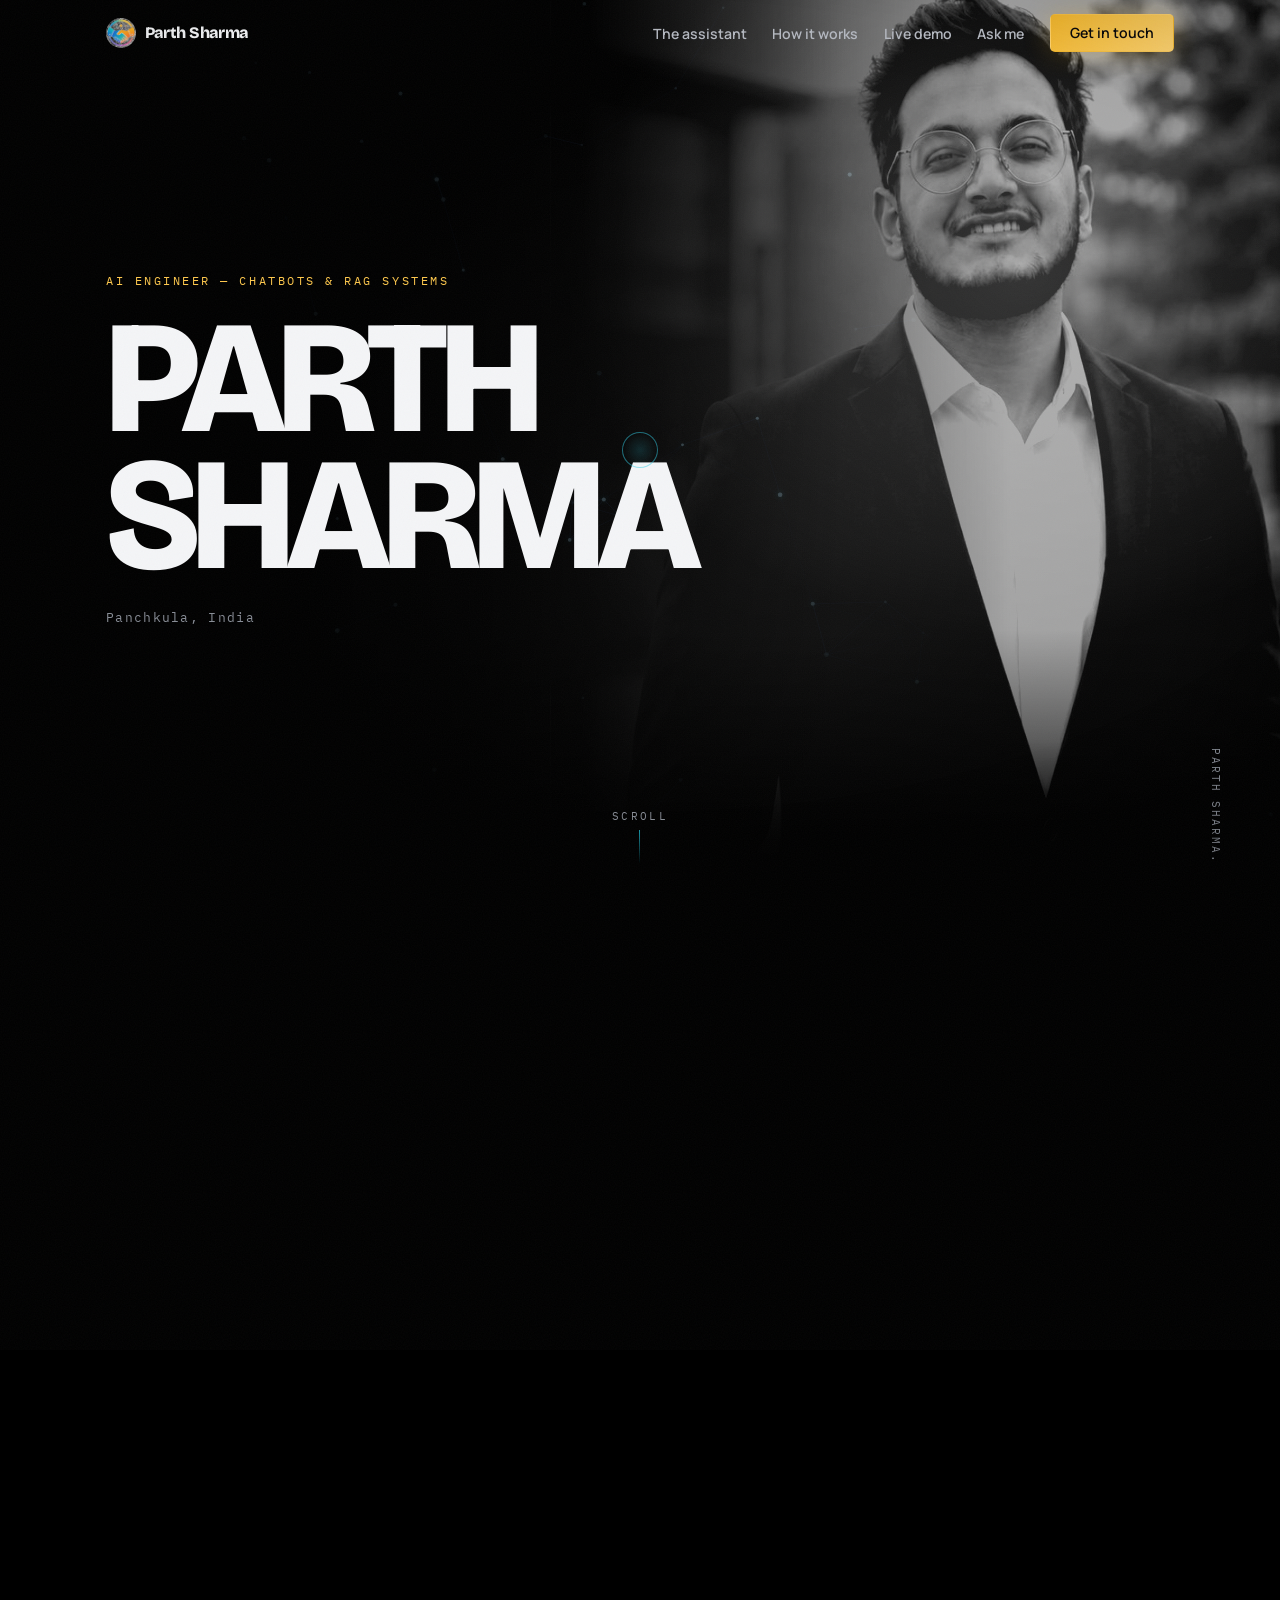
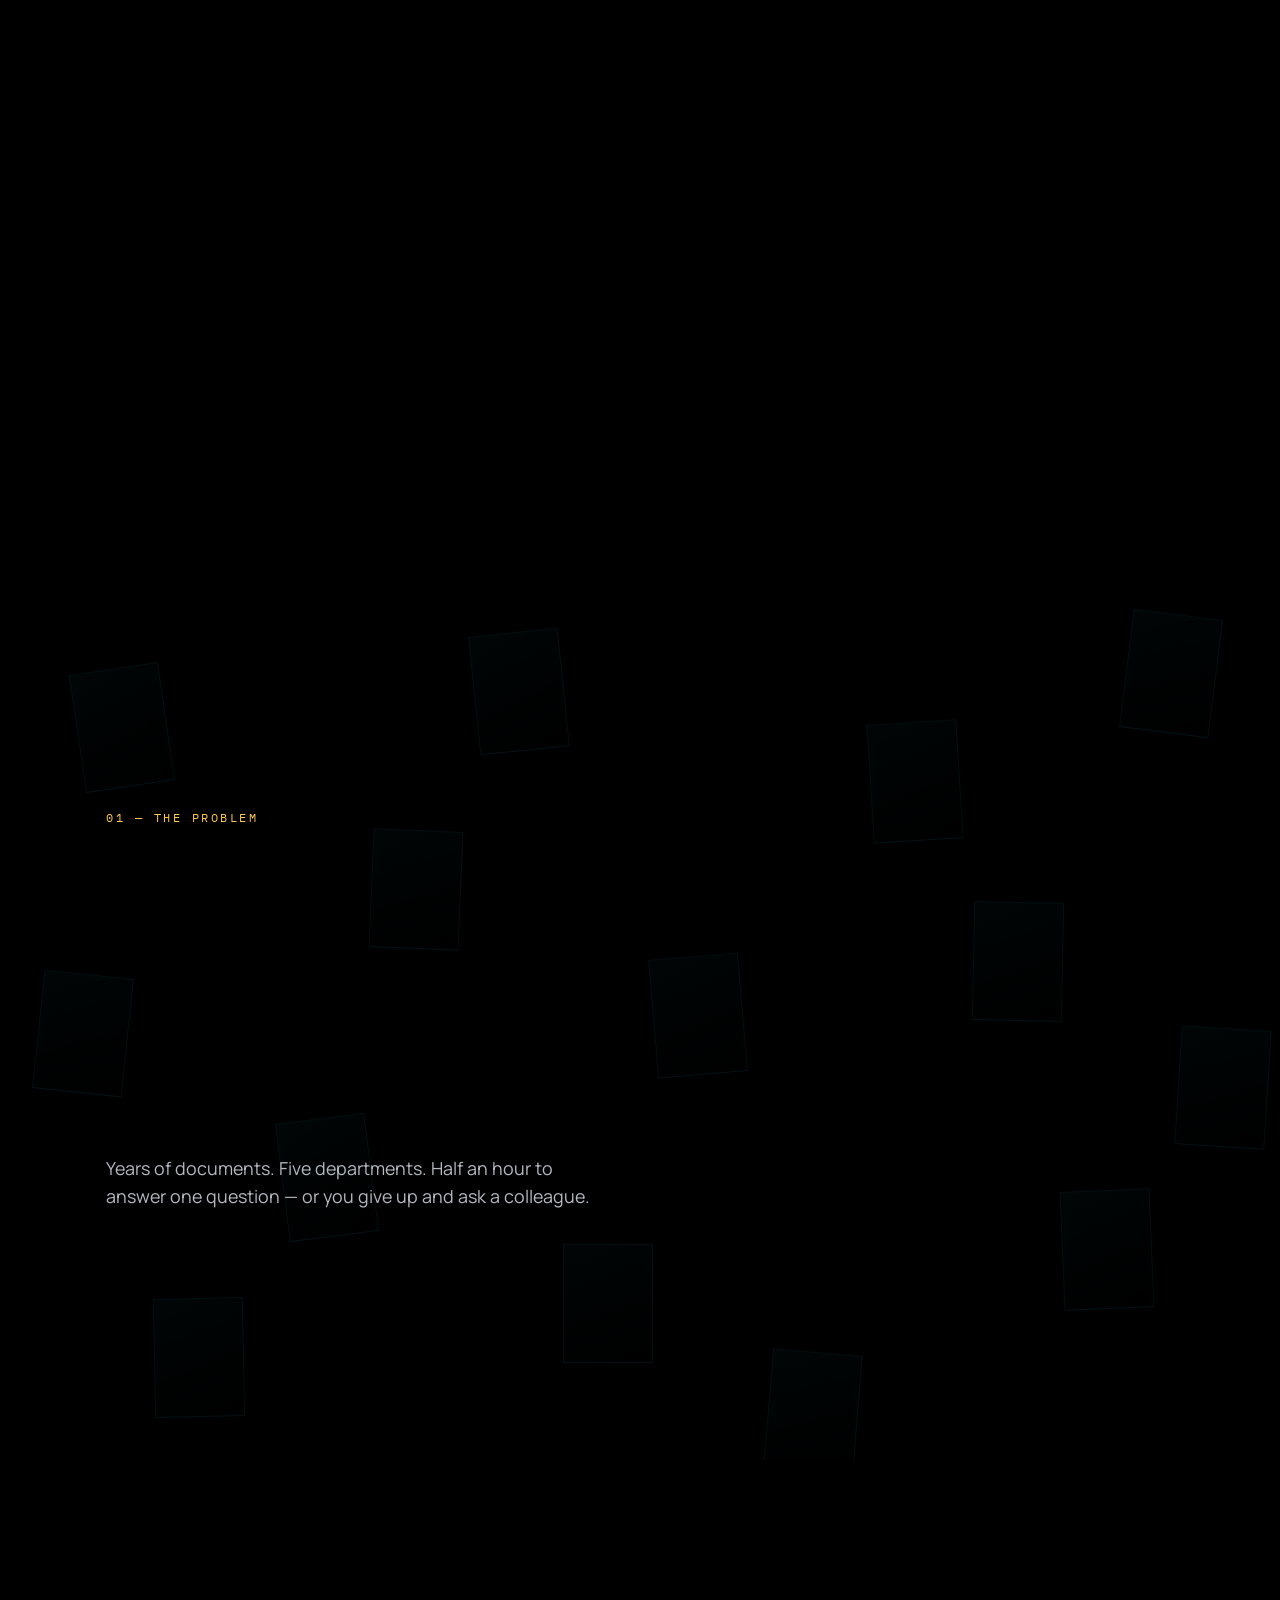
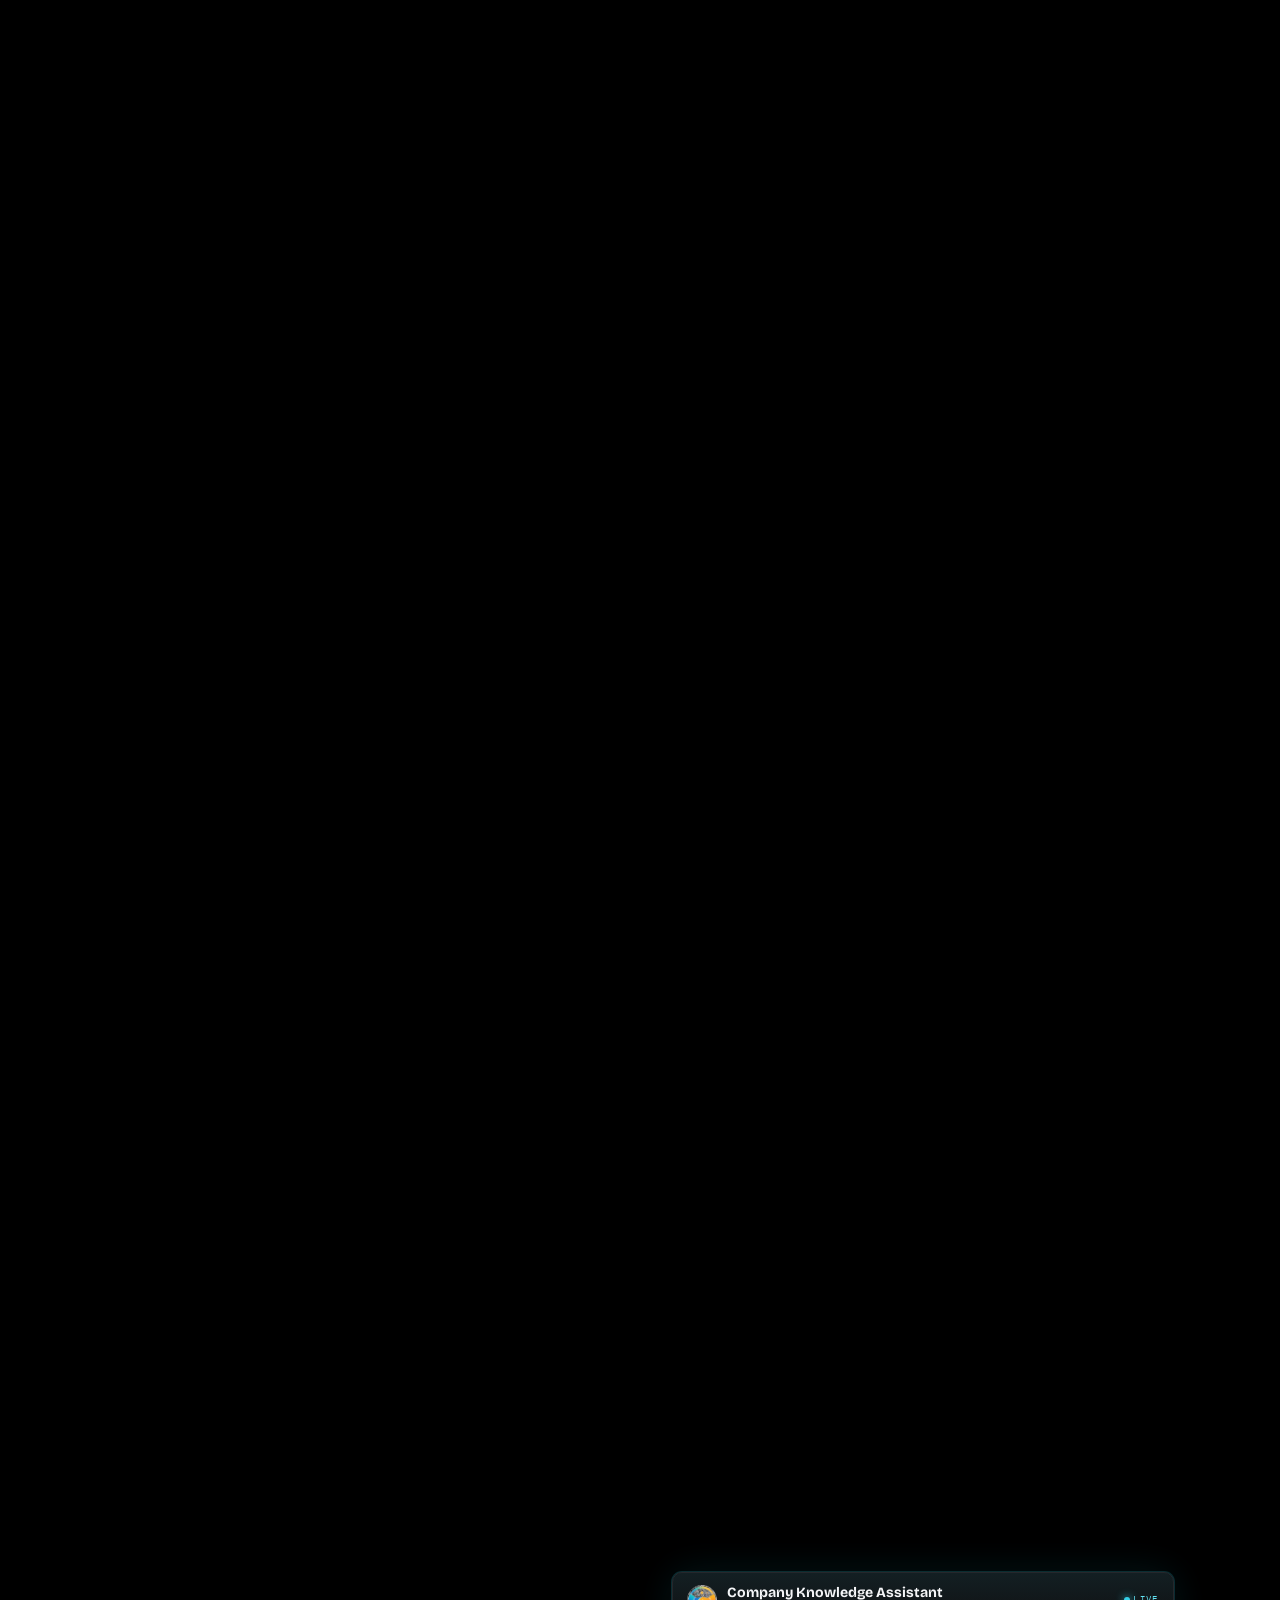
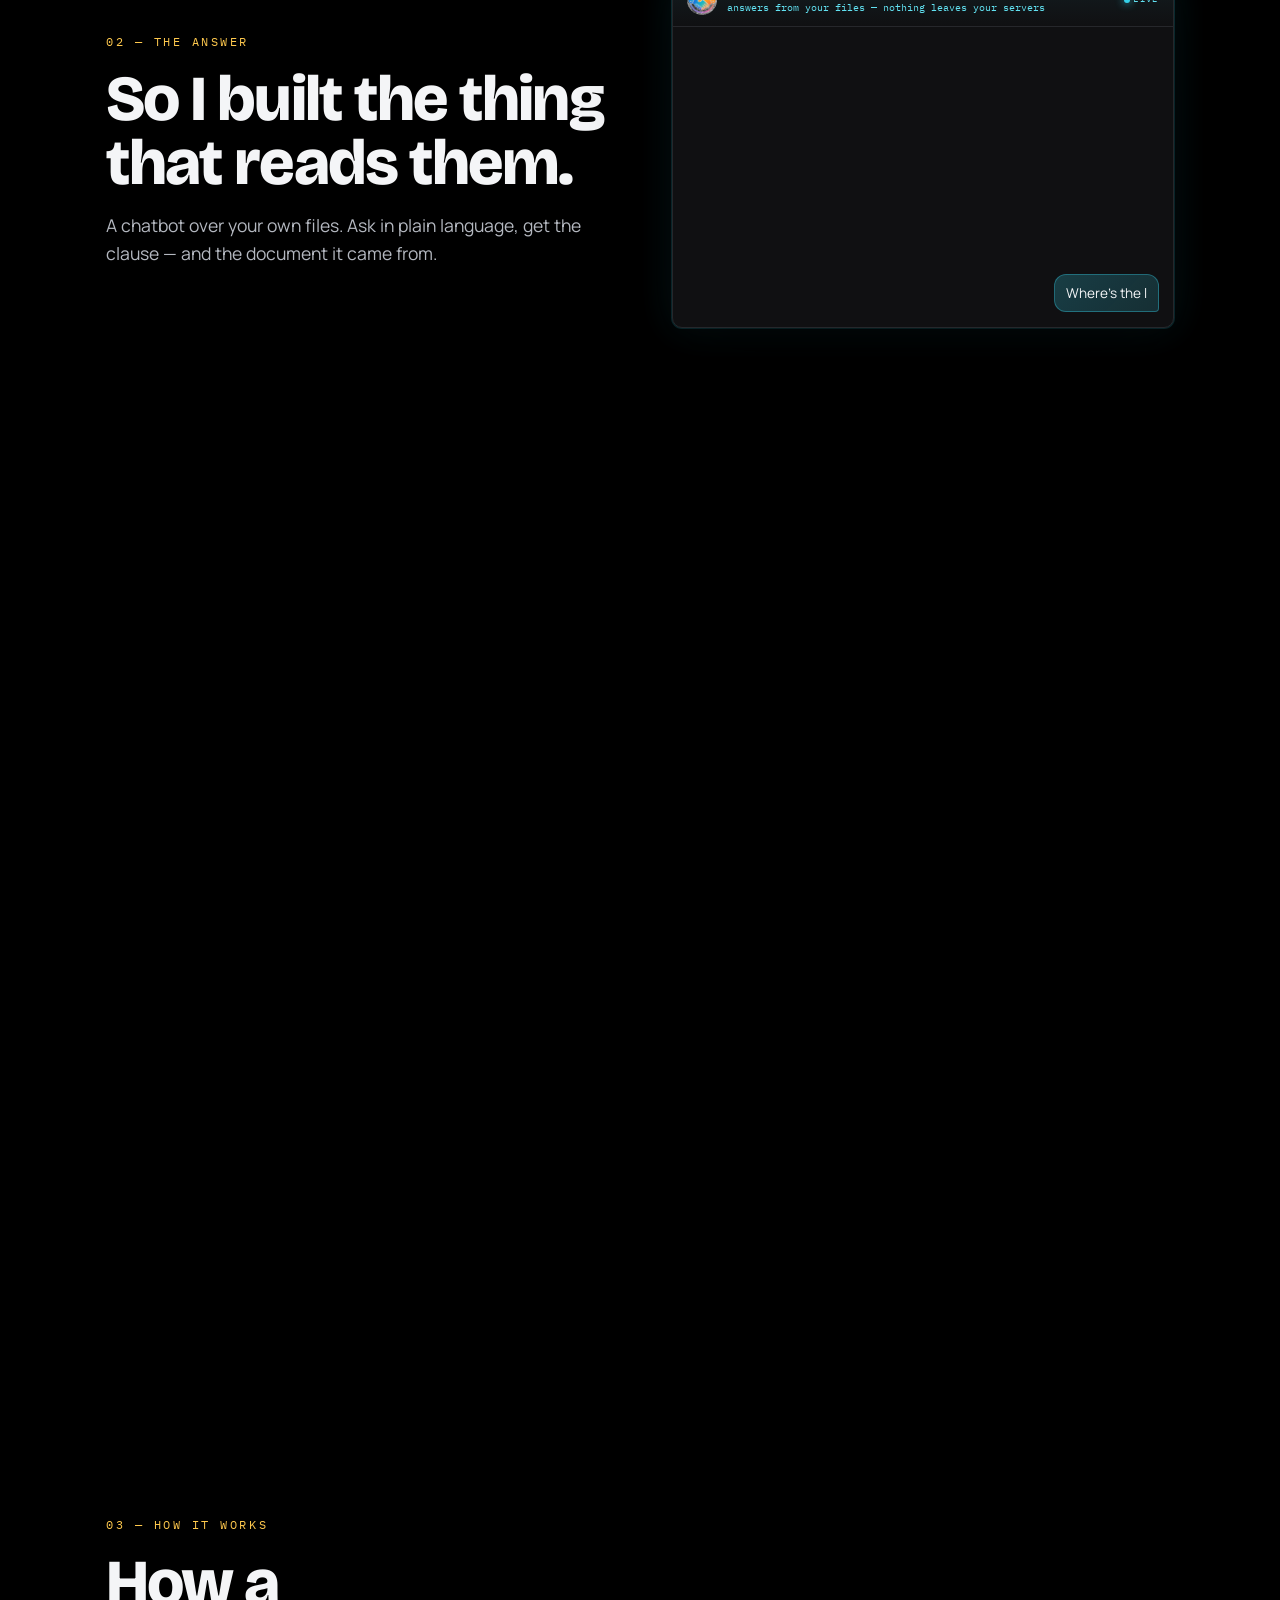
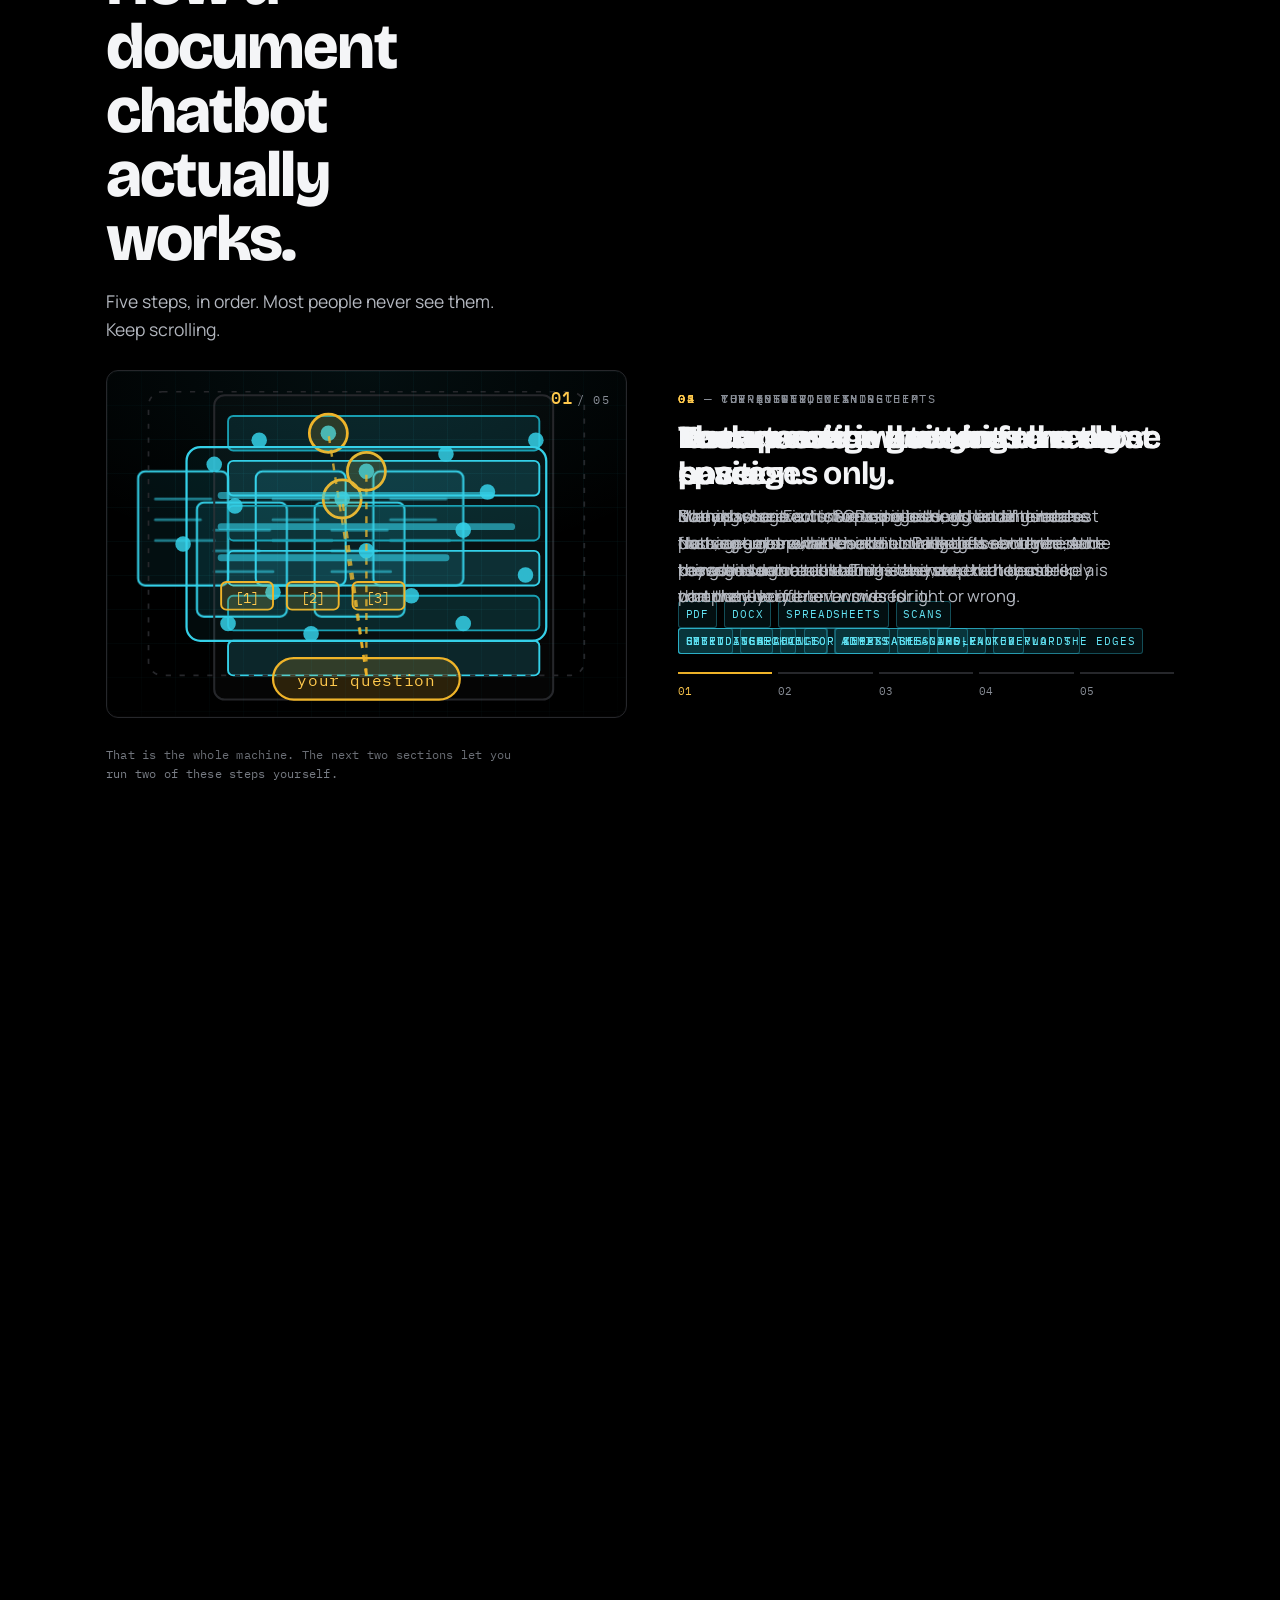
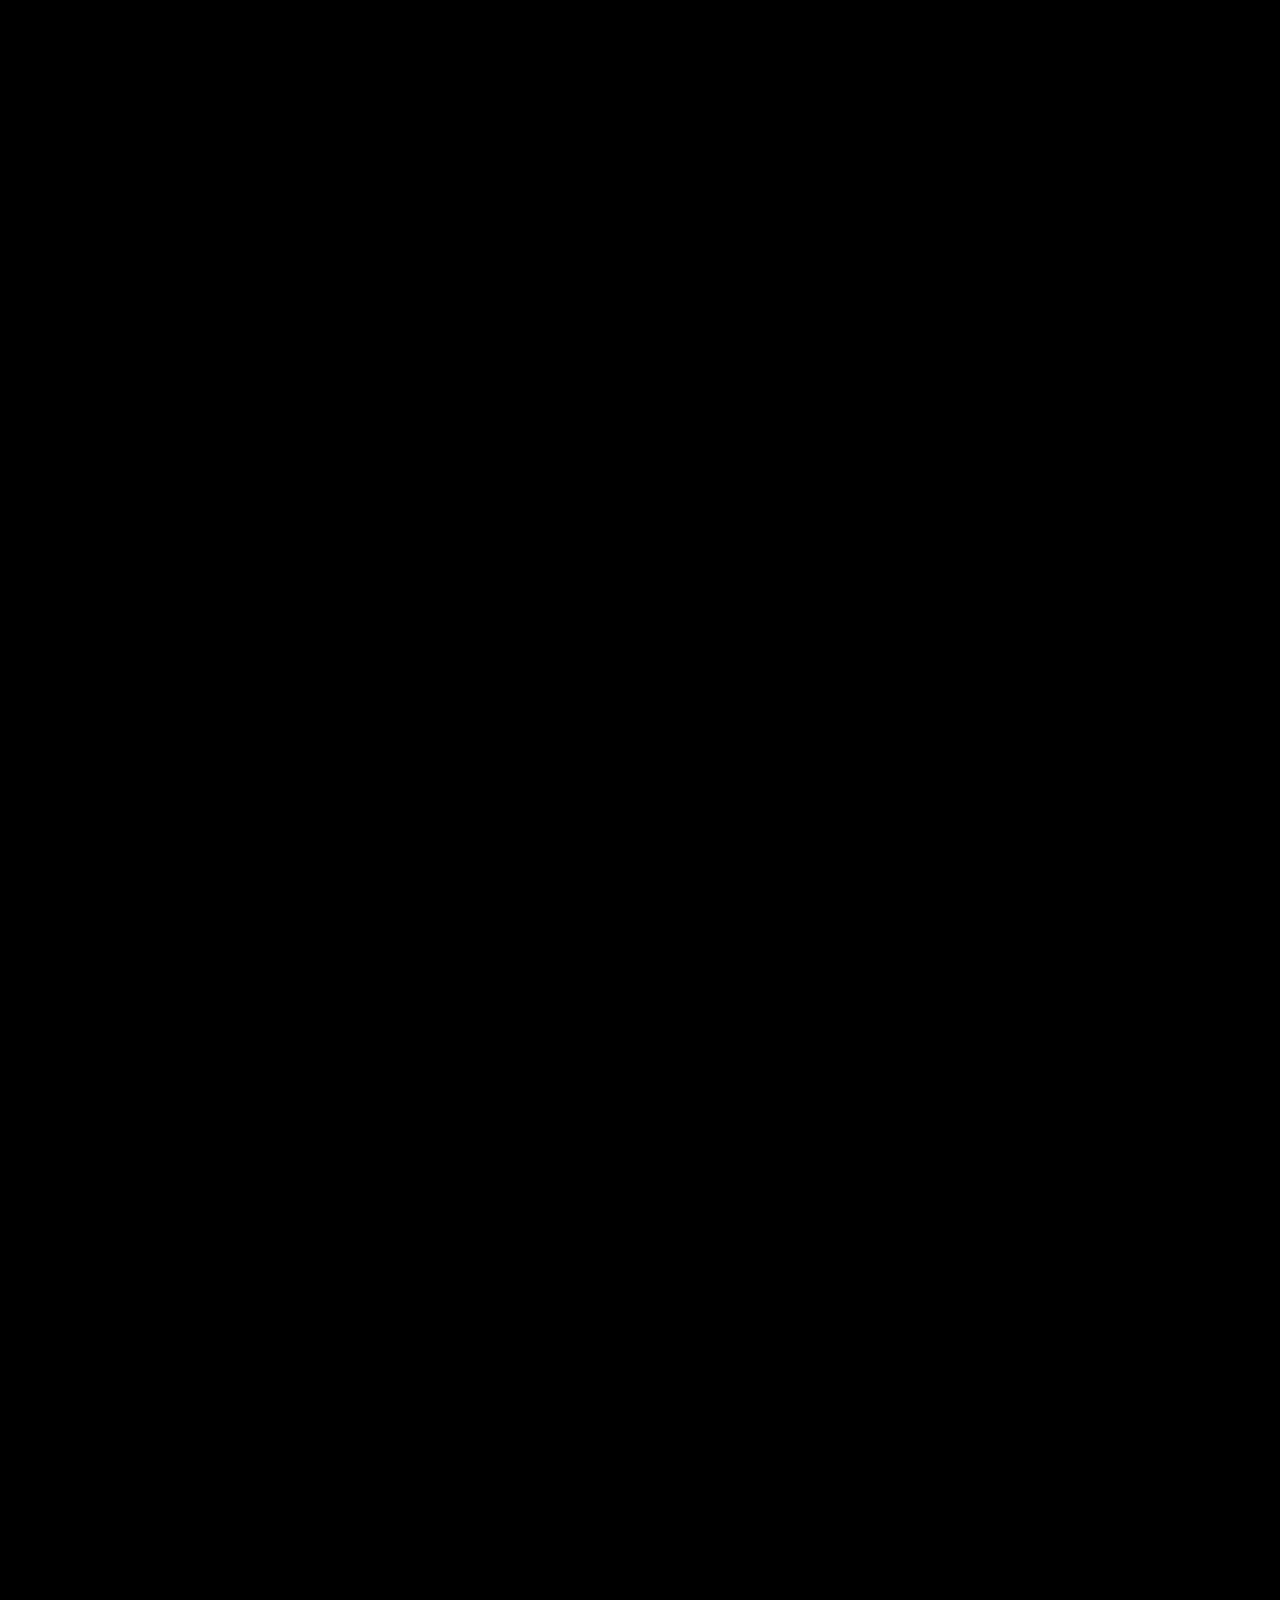
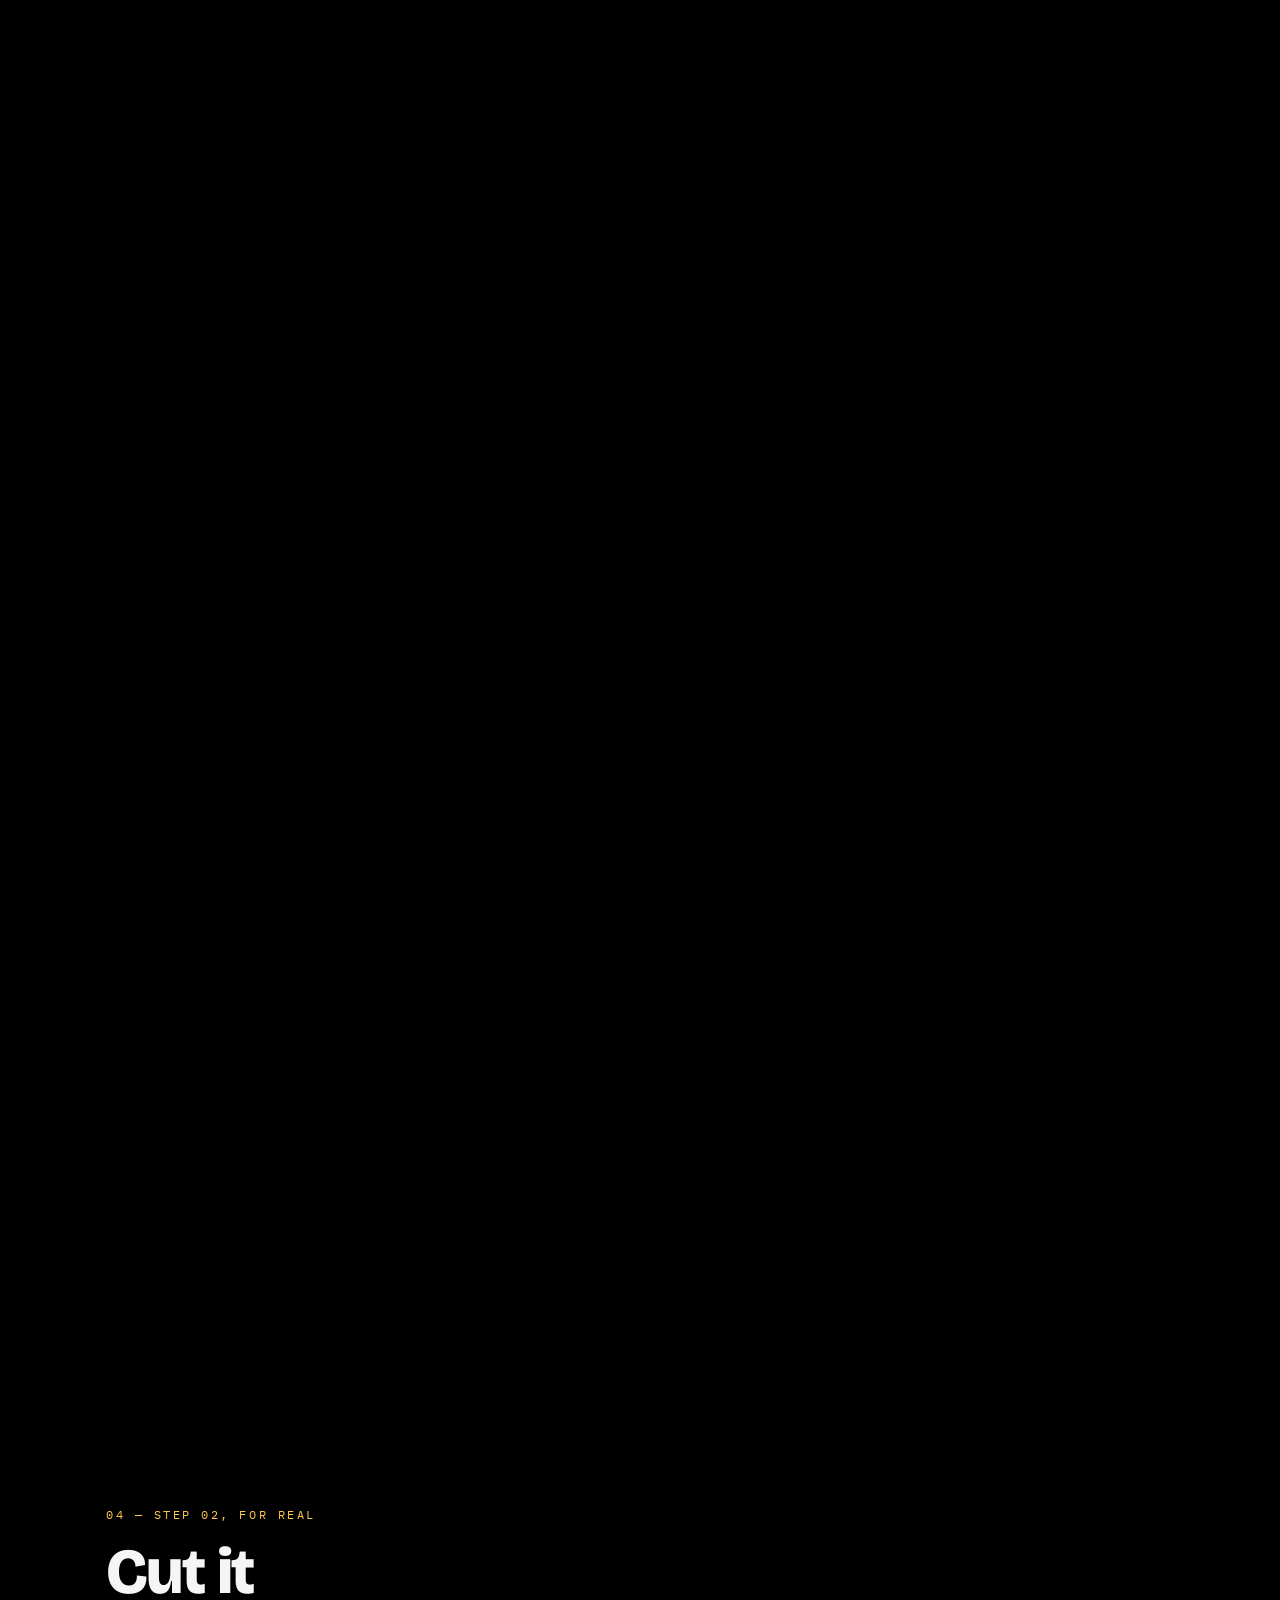
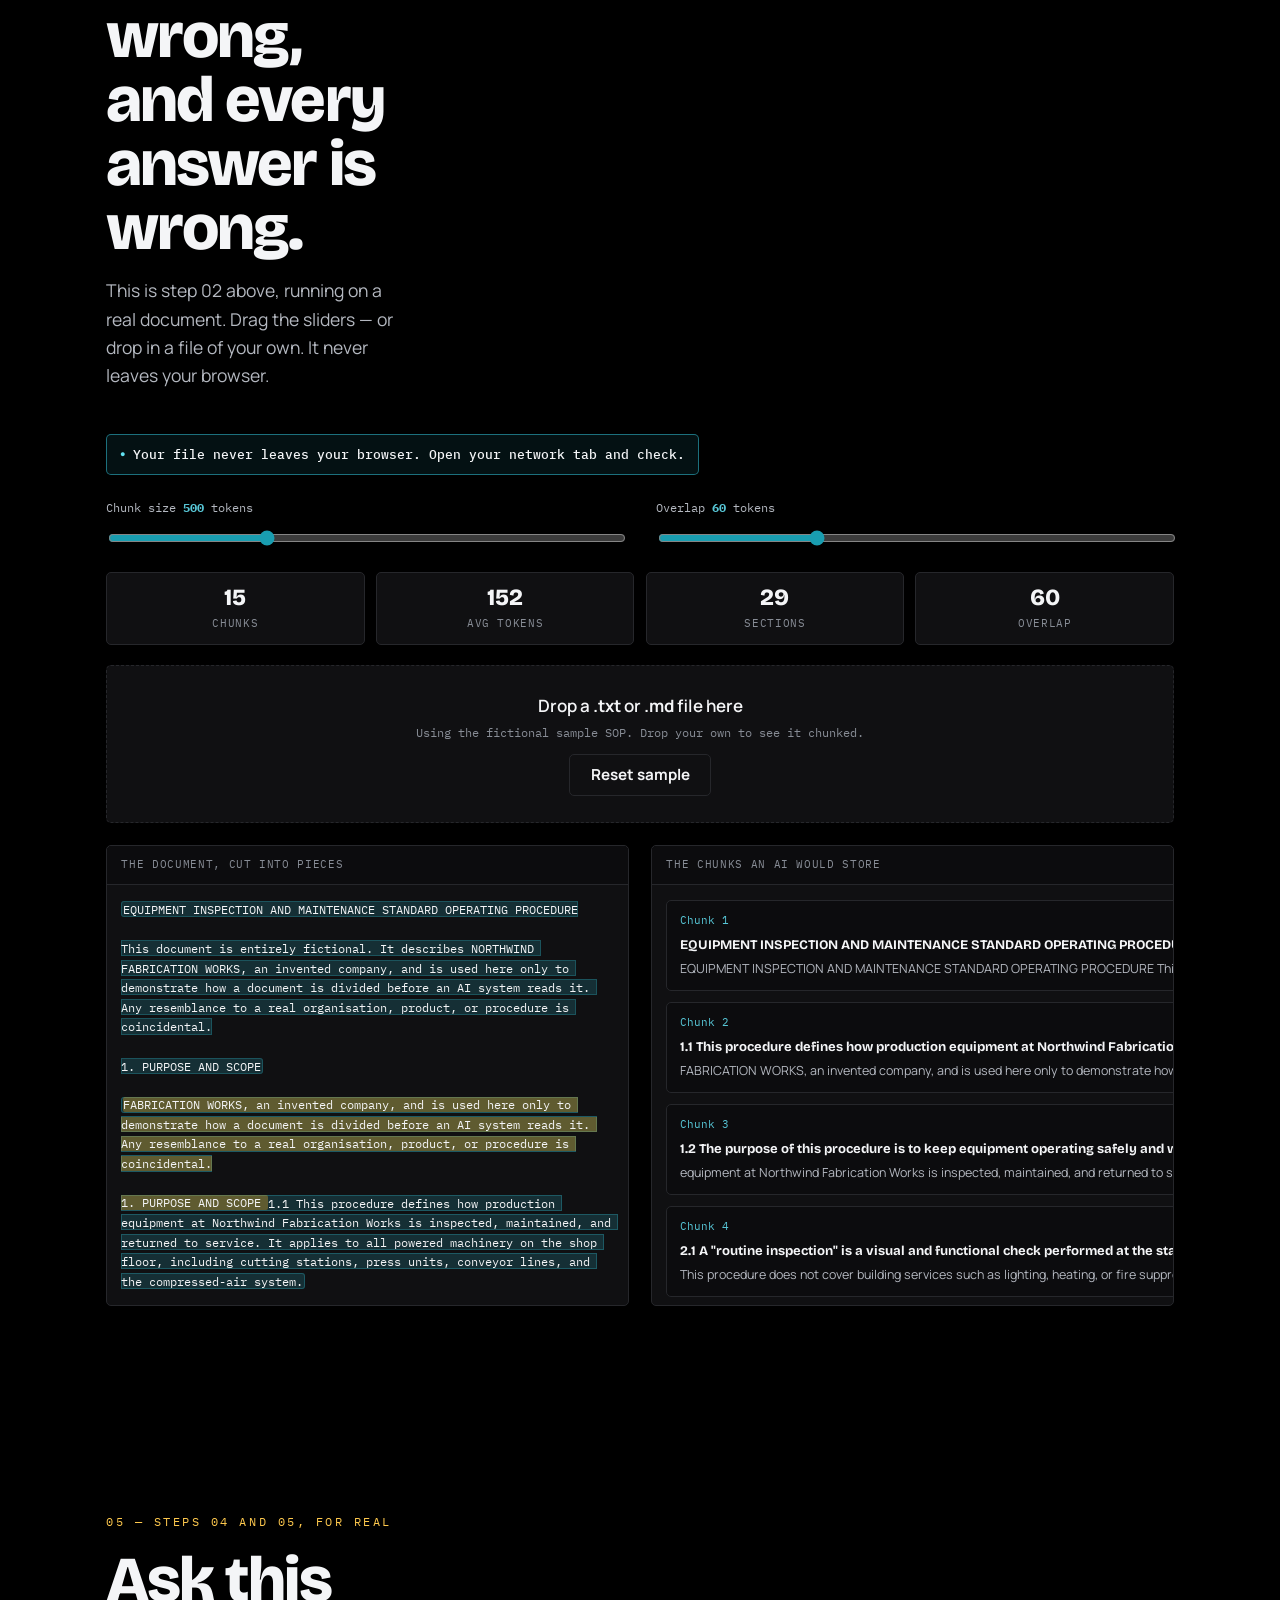
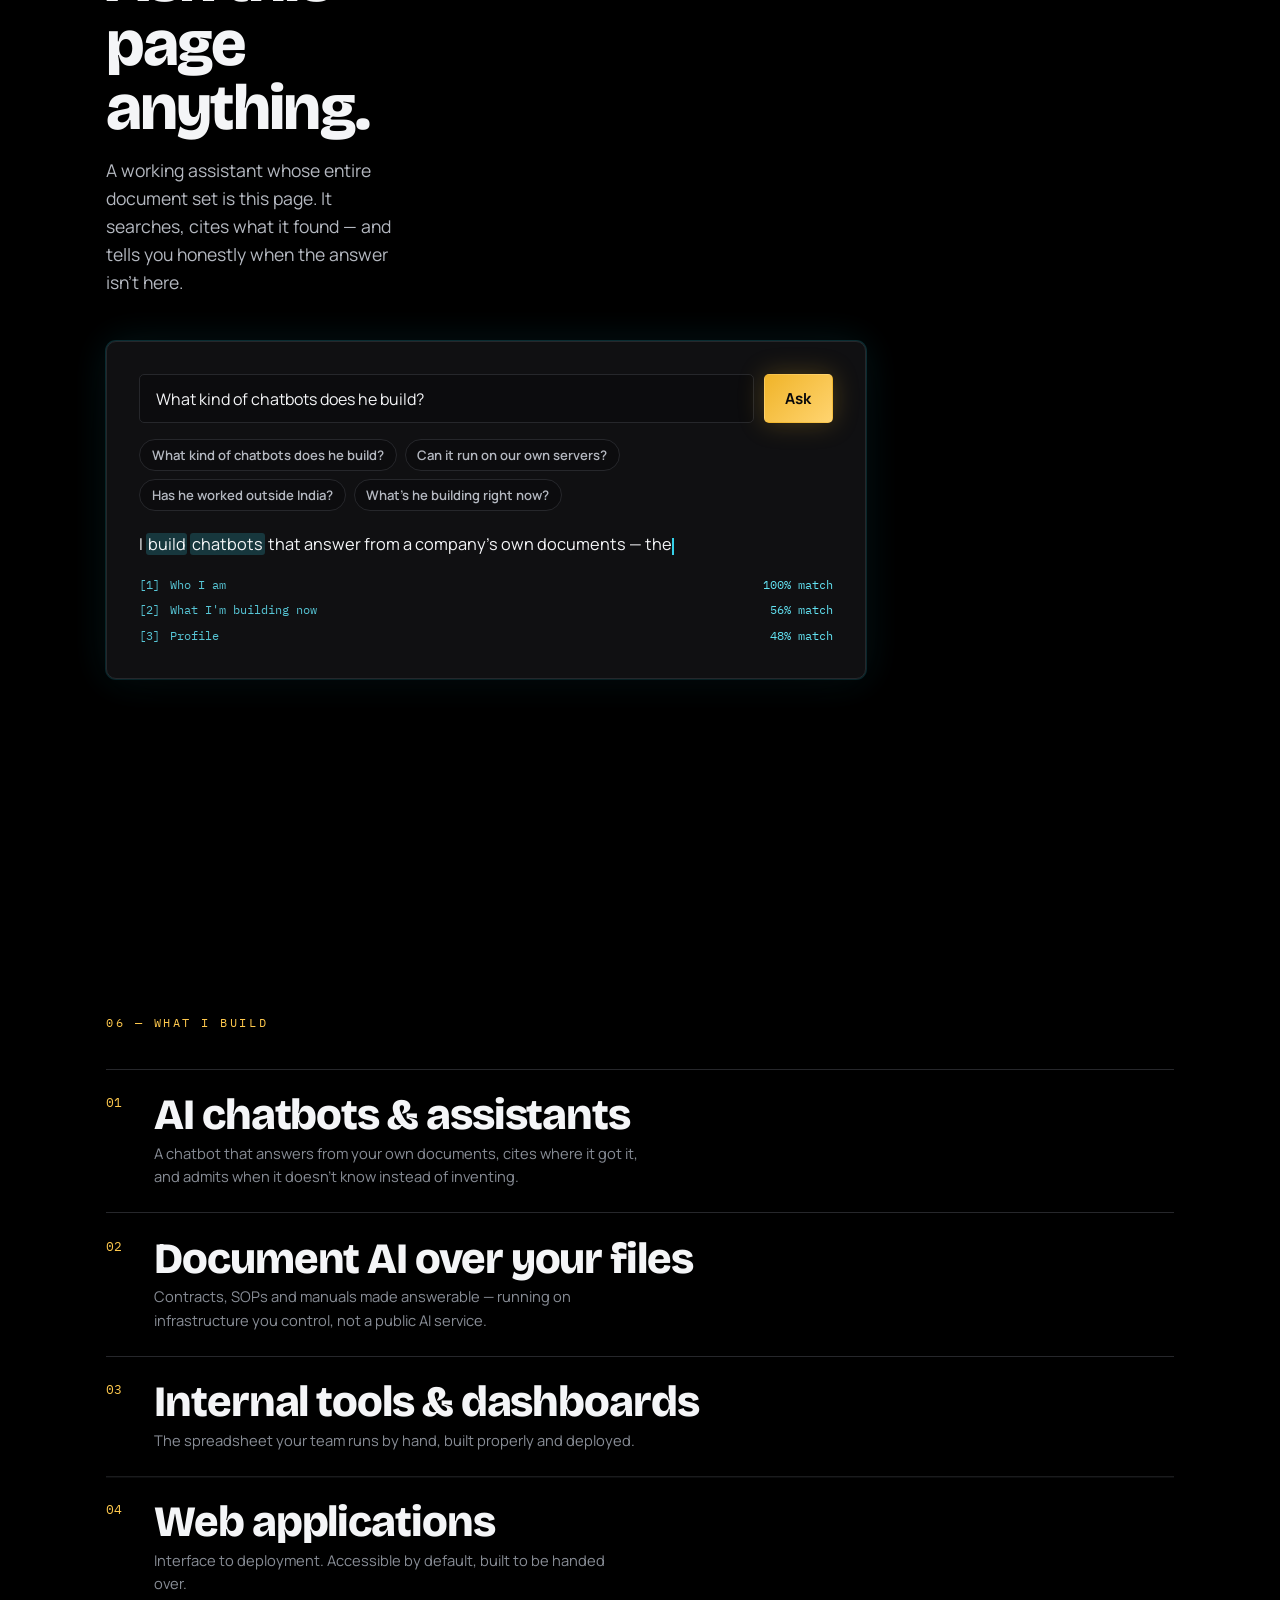
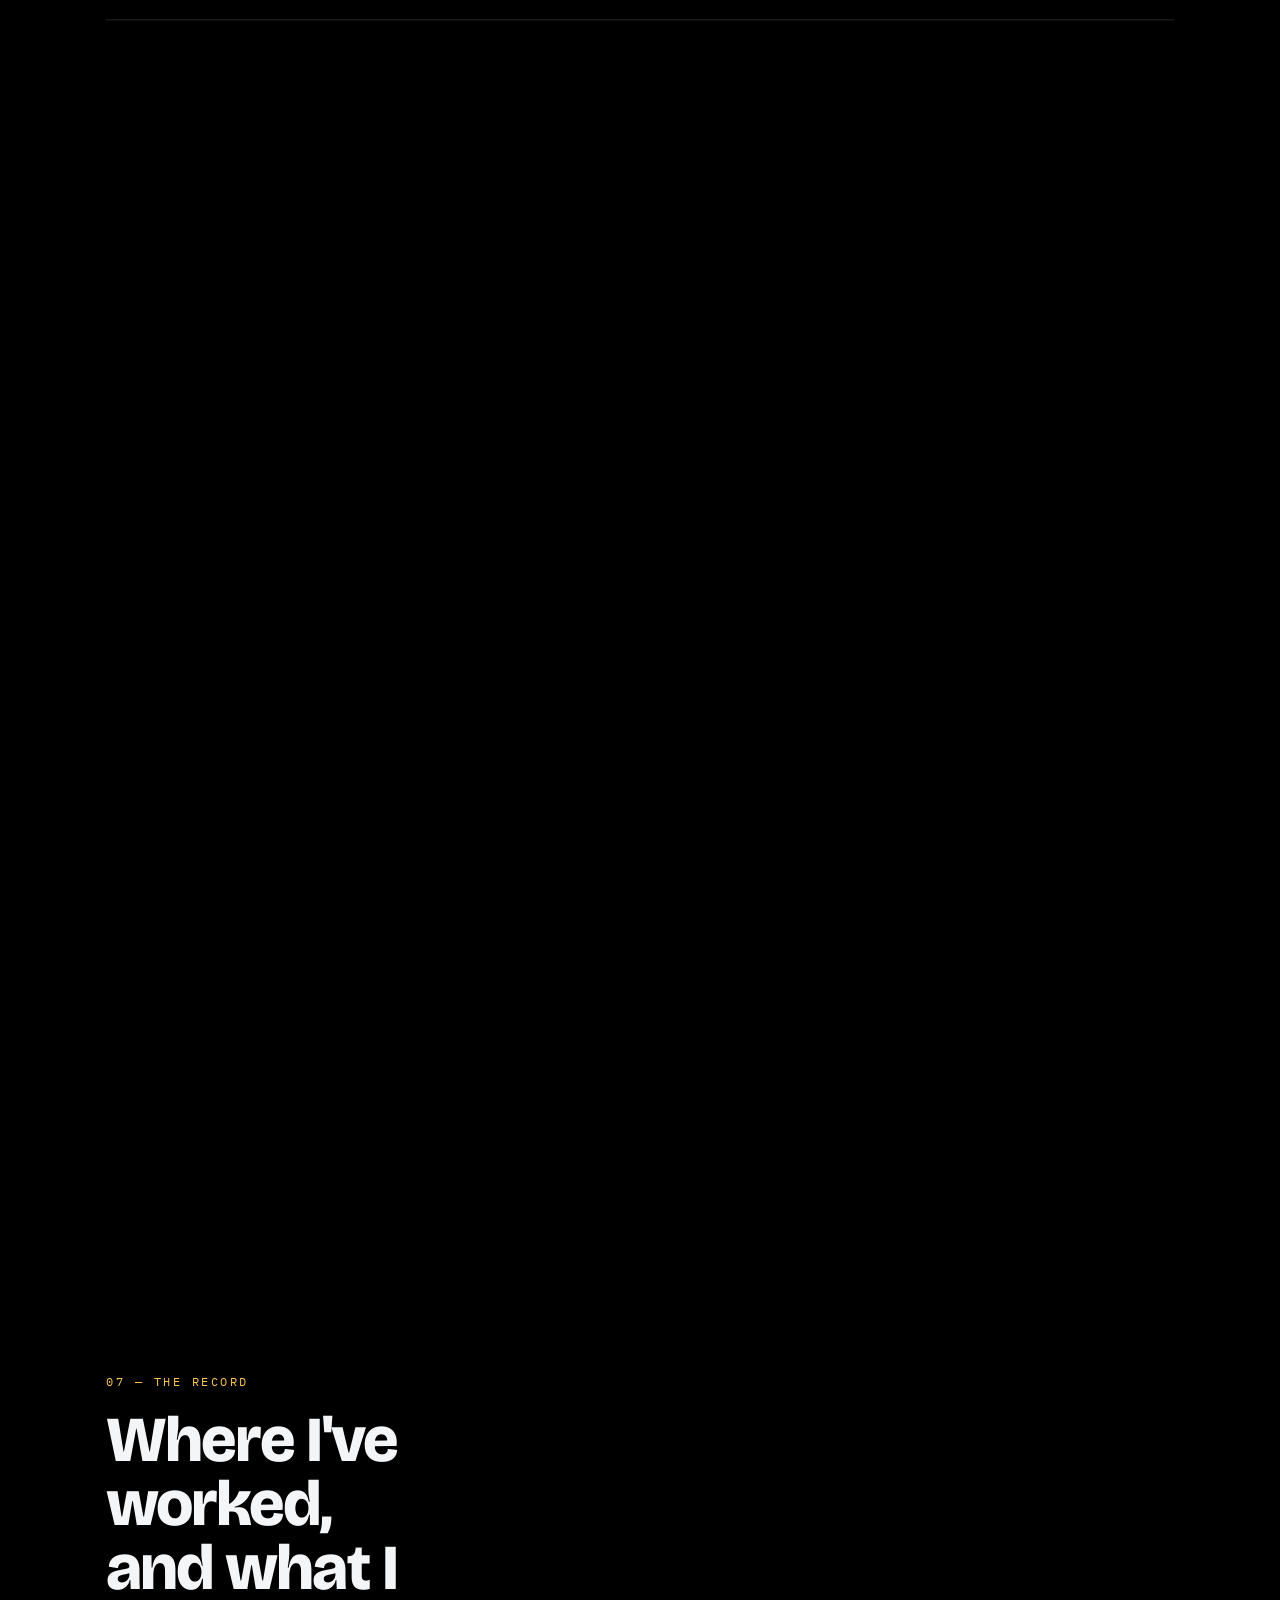
==== index.html @ 8ab35366 "byparth.in — a scroll-driven portfolio for AI chatbot and document AI work A static site: plain HTML" ====
<!doctype html>
<html lang="en">
<head>
  <meta charset="utf-8" />
  <meta name="viewport" content="width=device-width, initial-scale=1" />
  <title>Parth Sharma — AI Engineer, Chatbots &amp; Document AI</title>
  <meta name="description" content="I build chatbots that answer from your own documents — and cite the file every answer came from. Document AI, internal tools and web applications, running on infrastructure you control." />

  <link rel="icon" type="image/png" href="assets/favicon.png" />

  <link rel="preconnect" href="https://fonts.googleapis.com" />
  <link rel="preconnect" href="https://fonts.gstatic.com" crossorigin />
  <link href="https://fonts.googleapis.com/css2?family=Bricolage+Grotesque:opsz,wght@12..96,700;12..96,800&family=Manrope:wght@300;400;600&family=IBM+Plex+Mono:wght@400;500&display=swap" rel="stylesheet" />

  <link rel="stylesheet" href="styles.css?v=41" />
</head>
<body>
  <!-- Film grain + vignette over the whole film -->
  <div class="grain" aria-hidden="true"></div>
  <div class="vignette" aria-hidden="true"></div>
  <div class="cursor" id="cursor" aria-hidden="true"><span></span></div>
  <div class="scroll-progress" aria-hidden="true"></div>

  <a class="skip-link" href="#main">Skip to content</a>

  <header class="nav" id="nav"></header>

  <main id="main">
    <!-- Each ACT is a tall scroll track holding a pinned, full-screen stage.
         Scroll progress (0→1) is written to --p on the act and drives the CSS. -->

    <!-- ACT 0 — TITLE CARD: the portrait -->
    <section class="act act-title" id="title" data-len="240"></section>

    <!-- ACT 1 — THE PROBLEM -->
    <section class="act act-problem" id="problem" data-len="260"></section>

    <!-- ACT 2 — THE ANSWER: live assistant -->
    <section class="act act-answer" id="answer" data-len="200"></section>

    <!-- ACT 3 — THE PIPELINE: how a document chatbot actually works.
         Long track: five chapters play out across it, Snackit-style. -->
    <section class="act act-pipeline" id="pipeline" data-len="520"></section>

    <!-- ACT 4 — THE CRAFT: document x-ray (step 02, live) -->
    <section class="act act-craft" id="craft" data-len="120"></section>

    <!-- ACT 5 — INTERROGATE ME: ask box -->
    <section class="act act-ask" id="ask" data-len="120"></section>

    <!-- ACT 6 — WHAT I BUILD -->
    <section class="act act-build" id="build" data-len="220"></section>

    <!-- ACT 7 — THE RECORD: where I've worked, education, training -->
    <section class="act act-record" id="record" data-len="120"></section>

    <!-- ACT 7 — THE INVITATION -->
    <section class="act act-end" id="contact" data-len="140"></section>
  </main>

  <footer class="footer" id="footer"></footer>

  <script src="main.js?v=41" defer></script>
  <script src="sandbox-ask.js?v=41" defer></script>
  <script src="sandbox-xray.js?v=41" defer></script>
</body>
</html>
---- styles.css ----
/* =========================================================================
   byparth.in — styles.css
   A film in eight acts. Hard light, deep shadow, true black.
   Every act is a tall scroll track with a pinned stage; --p (0→1) is written
   by main.js each frame and drives the transforms below.
   ========================================================================= */

/* -------------------------------------------------------------------------
   PALETTE — true black, lit two ways.

   The whole film is graded black. Two accents, and each one MEANS something:
     GOLD  = the human side — act numbers, emphasis, the call to action,
             the warm rim light on the portrait.
     CYAN  = the machine side — the neural net, the assistant, citations,
             code, live indicators.
   Nothing is coloured for decoration; if it glows gold a person did it,
   if it glows cyan a machine did.

   Colours are also published as RGB triplets so every rgba() below composes
   from the same source — change a hue once, the whole film regrades.
   ------------------------------------------------------------------------- */
:root {
  /* GROUND — true black, lifted in neutral steps. No blue in the grade. */
  --void:   #000000;   /* deepest black — title card ground */
  --ground: #000000;   /* page black — the same black as the title card */
  --raise:  #0C0C0E;   /* raised surfaces, inputs */
  --card:   #101012;   /* cards, the assistant */
  --line:   #26272B;   /* borders, hairlines */

  --ink:    #F4F5F7;
  --body:   #B4B8C0;
  --dim:    #888D96;

  /* Two accents, and each one MEANS something.
     GOLD = the human side. CYAN = the machine side. Nothing else. */
  --gold:   #F0B429;
  --cyan:   #35D0E8;
  --blue:   #199DB0;   /* the deeper teal — the second machine tone */

  --gold-text: #FFC94D;
  --cyan-text: #62E2F2;
  --blue-text: #57C6D6;
  --on-accent: #08080A;  /* black ink that sits on a gold or cyan fill */

  --void-rgb: 0, 0, 0;
  --gold-rgb: 240, 180, 41;
  --cyan-rgb: 53, 208, 232;
  --blue-rgb: 25, 157, 176;

  /* legacy aliases so component styles keep resolving */
  --black:  var(--void);
  --teal:   var(--cyan);
  --teal-text: var(--cyan-text);
  --amber:  var(--gold);

  --font-head: "Bricolage Grotesque", "Segoe UI", system-ui, sans-serif;
  --font-body: "Manrope", "Segoe UI", system-ui, sans-serif;
  --font-mono: "IBM Plex Mono", ui-monospace, Consolas, monospace;

  --radius: 5px;
  --maxw: 1180px;
  --gutter: clamp(20px, 5vw, 56px);
  --glow: 0 0 0 1px rgba(var(--cyan-rgb),0.20), 0 0 42px rgba(var(--cyan-rgb),0.12);
  --glow-gold: 0 0 0 1px rgba(var(--gold-rgb),0.22), 0 0 42px rgba(var(--gold-rgb),0.14);
}

*, *::before, *::after { box-sizing: border-box; }

html {
  /* JS never animates scroll here — native scroll only, so this stays smooth. */
  scroll-behavior: smooth;
  -webkit-text-size-adjust: 100%;
  scroll-padding-top: 0;
  background: var(--black);
}

body {
  margin: 0;
  background: var(--ground);
  color: var(--body);
  font-family: var(--font-body);
  font-size: 17px;
  line-height: 1.6;
  -webkit-font-smoothing: antialiased;
  overflow-x: clip;
}

img { max-width: 100%; display: block; }
a { color: var(--blue-text); text-decoration: none; transition: color 0.2s ease; }
a:hover { color: var(--teal-text); }

h1, h2, h3 {
  font-family: var(--font-head);
  color: var(--ink);
  font-weight: 800;
  letter-spacing: -0.03em;
  line-height: 1.0;
  margin: 0;
}

.wrap { width: 100%; max-width: var(--maxw); margin-inline: auto; padding-inline: var(--gutter); }
.sr-only { position: absolute; width: 1px; height: 1px; padding: 0; margin: -1px; overflow: hidden; clip: rect(0 0 0 0); white-space: nowrap; border: 0; }

:focus-visible { outline: 2px solid var(--teal); outline-offset: 3px; border-radius: 2px; }

.skip-link {
  position: absolute; left: 12px; top: -60px; z-index: 300;
  background: var(--blue); color: var(--on-accent); font-weight: 700;
  padding: 0.6em 1em; border-radius: var(--radius); transition: top 0.2s ease;
}
.skip-link:focus { top: 12px; color: var(--on-accent); }

/* ---------- kicker / shared type ---------- */
/* Act numbers are the narrator's voice — gold, the human channel. */
.kicker {
  font-family: var(--font-mono);
  font-size: 0.72rem;
  letter-spacing: 0.22em;
  text-transform: uppercase;
  color: var(--gold-text);
  margin: 0;
}

/* ---------- buttons ---------- */
.btn {
  display: inline-flex; align-items: center; gap: 0.5em;
  font-family: var(--font-body); font-weight: 700; font-size: 0.95rem; line-height: 1;
  padding: 0.8em 1.35em; border-radius: var(--radius);
  border: 1px solid transparent; cursor: pointer;
  transition: transform 0.2s ease, box-shadow 0.2s ease, filter 0.2s ease;
}
/* The call to action is a human act — gold on black. */
.btn-primary {
  background: linear-gradient(135deg, var(--gold), #FFD470);
  color: var(--on-accent);
  box-shadow: 0 0 26px rgba(var(--gold-rgb),0.26);
}
.btn-primary:hover { color: var(--on-accent); transform: translateY(-2px); filter: brightness(1.06); box-shadow: 0 0 42px rgba(var(--gold-rgb),0.45); }
.btn-ghost { background: transparent; color: var(--ink); border-color: var(--line); }
.btn-ghost:hover { border-color: var(--blue); color: var(--blue-text); }

/* =========================================================================
   FILM LAYERS — grain, vignette, cursor, progress
   ========================================================================= */
.grain {
  position: fixed; inset: -50%;
  z-index: 200; pointer-events: none;
  opacity: 0.035;
  background-image: url("data:image/svg+xml;utf8,<svg xmlns='http://www.w3.org/2000/svg' width='160' height='160'><filter id='n'><feTurbulence type='fractalNoise' baseFrequency='0.85' numOctaves='3'/></filter><rect width='160' height='160' filter='url(%23n)'/></svg>");
  animation: grain-shift 0.7s steps(4) infinite;
}
@keyframes grain-shift {
  0%   { transform: translate(0, 0); }
  25%  { transform: translate(-3%, 2%); }
  50%  { transform: translate(2%, -3%); }
  75%  { transform: translate(-2%, -2%); }
  100% { transform: translate(3%, 1%); }
}
.vignette {
  position: fixed; inset: 0; z-index: 199; pointer-events: none;
  background: radial-gradient(130% 100% at 50% 45%, transparent 45%, rgba(var(--void-rgb),0.55) 100%);
}
.cursor {
  position: fixed; top: 0; left: 0; z-index: 250; pointer-events: none;
  width: 0; height: 0; display: none;
}
.has-cursor .cursor { display: block; }
.cursor span {
  position: absolute; left: -18px; top: -18px;
  width: 36px; height: 36px; border-radius: 50%;
  border: 1px solid rgba(var(--cyan-rgb),0.5);
  background: radial-gradient(circle, rgba(var(--cyan-rgb),0.16), transparent 70%);
  transition: width 0.22s ease, height 0.22s ease, left 0.22s ease, top 0.22s ease, border-color 0.22s ease, background 0.22s ease;
}
.cursor.hot span {
  left: -30px; top: -30px; width: 60px; height: 60px;
  border-color: var(--teal);
  background: radial-gradient(circle, rgba(var(--cyan-rgb),0.22), transparent 70%);
}
.scroll-progress {
  position: fixed; top: 0; left: 0; height: 2px; width: 100%;
  transform-origin: 0 50%; transform: scaleX(0); z-index: 210;
  background: linear-gradient(90deg, var(--blue), var(--teal));
}
@supports (animation-timeline: scroll()) {
  .scroll-progress { animation: grow linear; animation-timeline: scroll(root); }
  @keyframes grow { to { transform: scaleX(1); } }
}

/* =========================================================================
   NAV
   ========================================================================= */
.nav {
  position: fixed; top: 0; left: 0; right: 0; z-index: 150;
  transition: background 0.4s ease, border-color 0.4s ease, backdrop-filter 0.4s ease;
  border-bottom: 1px solid transparent;
}
.nav.scrolled {
  background: rgba(var(--void-rgb), 0.72);
  backdrop-filter: saturate(150%) blur(12px);
  -webkit-backdrop-filter: saturate(150%) blur(12px);
  border-bottom-color: var(--line);
}
.nav-inner {
  display: flex; align-items: center; justify-content: space-between; gap: 1rem;
  height: 66px; max-width: var(--maxw); margin-inline: auto; padding-inline: var(--gutter);
}
.brand {
  display: inline-flex; align-items: center; gap: 0.55em;
  font-family: var(--font-head); font-weight: 800; color: var(--ink);
  letter-spacing: -0.02em; font-size: 1rem;
}
.brand img { width: 30px; height: 30px; border-radius: 50%; }
.brand:hover { color: var(--ink); }
.nav-links { display: flex; align-items: center; gap: clamp(0.8rem, 2vw, 1.8rem); list-style: none; margin: 0; padding: 0; }
.nav-links a { font-size: 0.88rem; font-weight: 600; color: var(--body); }
.nav-links a:hover { color: var(--ink); }
.nav-links a.btn-primary, .nav-links a.btn-primary:hover { color: var(--on-accent); }
.nav-toggle { display: none; background: none; border: 1px solid var(--line); border-radius: var(--radius); padding: 0.4em 0.5em; color: var(--ink); cursor: pointer; }

@media (max-width: 860px) {
  .nav-toggle { display: inline-flex; }
  .nav-links {
    position: absolute; top: 66px; left: 0; right: 0;
    flex-direction: column; align-items: flex-start; gap: 0.2rem;
    background: rgba(var(--void-rgb),0.97); border-bottom: 1px solid var(--line);
    padding: 0.75rem var(--gutter) 1.25rem;
    max-height: 0; overflow: hidden; visibility: hidden;
    transition: max-height 0.3s ease, visibility 0.3s ease;
  }
  .nav-links.open { max-height: 340px; visibility: visible; }
  .nav-links a { padding: 0.55em 0; }
}

/* =========================================================================
   ACT / PIN MECHANICS
   ========================================================================= */
.act { position: relative; }
.pin {
  position: sticky; top: 0;
  height: 100vh;   /* fallback */
  height: 100svh;
  overflow: hidden;
  display: flex; align-items: center;
}
/* Interactive acts can be taller than the screen — let them breathe. */
.pin-loose {
  position: relative;
  height: auto;
  min-height: 100vh;
  min-height: 100svh;
  padding-block: clamp(96px, 14vh, 150px) clamp(56px, 9vh, 100px);
  overflow: visible;
}

.act-head { max-width: 30ch; margin-bottom: clamp(30px, 5vh, 54px); }
.stage-line {
  font-size: clamp(2.1rem, 5.6vw, 4rem);
  margin: 0.25em 0 0;
}
.stage-note { margin: 1rem 0 0; color: var(--body); max-width: 52ch; font-size: clamp(0.98rem, 1.4vw, 1.1rem); }

/* =========================================================================
   ACT 0 — THE PORTRAIT
   Hard key light, crushed shadow, cold tone. Pushes in as you scroll.
   ========================================================================= */
.act-title .pin { background: var(--black); }
.net { position: absolute; inset: 0; z-index: 1; opacity: 0.55; pointer-events: none; }

.portrait {
  position: absolute; inset: 0; z-index: 2;
  overflow: hidden;
}
.portrait img {
  position: absolute;
  right: clamp(-90px, -4vw, 0px);
  bottom: 0;
  height: min(104svh, 1100px);
  width: auto;
  object-fit: cover;
  /* the drama: crush to near-monochrome, hard contrast, cold */
  filter: grayscale(1) contrast(1.5) brightness(0.62);
  mix-blend-mode: luminosity;
  transform-origin: 70% 100%;
  /* slow push-in across the act */
  transform: scale(calc(1.06 + var(--p, 0) * 0.1)) translateY(calc(var(--p, 0) * -2.5svh));
  /* the light falls off to the left, so the type has black to sit on */
  -webkit-mask-image:
    linear-gradient(90deg, transparent 4%, rgba(0,0,0,0.35) 26%, #000 58%),
    linear-gradient(0deg, transparent 1%, #000 16%);
  mask-image:
    linear-gradient(90deg, transparent 4%, rgba(0,0,0,0.35) 26%, #000 58%),
    linear-gradient(0deg, transparent 1%, #000 16%);
  -webkit-mask-composite: source-in;
  mask-composite: intersect;
}
/* True black-and-white. The light is shaped with neutral white only — no gold,
   no teal — so the portrait reads as a lit monochrome photograph, not a tinted
   one. Key from the upper right, soft fill through the middle. */
.portrait-tone {
  position: absolute; inset: 0;
  background:
    radial-gradient(58% 66% at 80% 30%, rgba(255,255,255,0.20), transparent 62%),
    radial-gradient(76% 84% at 60% 62%, rgba(255,255,255,0.09), transparent 70%);
  mix-blend-mode: screen;
  opacity: 0.9;
}
/* the deep shadow the light throws */
.portrait-shadow {
  position: absolute; inset: 0;
  background:
    linear-gradient(90deg, var(--black) 12%, rgba(var(--void-rgb),0.72) 38%, transparent 66%),
    linear-gradient(0deg, var(--black) 2%, transparent 30%);
}

.title-copy {
  position: relative; z-index: 3;
  width: 100%; max-width: var(--maxw);
  margin-inline: auto; padding-inline: var(--gutter);
  /* the copy lifts and fades as the act plays out */
  transform: translateY(calc(var(--p, 0) * -5svh));
  opacity: calc(1 - var(--p, 0) * 0.85);
}
.title-name {
  font-size: clamp(3.2rem, 13vw, 10rem);
  line-height: 0.86;
  letter-spacing: -0.05em;
  margin: 0.12em 0 0;
  text-transform: uppercase;
}
/* each word wipes up from behind a mask */
.title-name .w { display: block; overflow: hidden; }
.title-name .w > span {
  display: block;
  transform: translateY(102%);
  animation: word-up 1.05s cubic-bezier(0.16, 1, 0.3, 1) forwards;
}
.title-name .w:nth-child(1) > span { animation-delay: 0.15s; }
.title-name .w:nth-child(2) > span { animation-delay: 0.28s; }
@keyframes word-up { to { transform: translateY(0); } }

.act-title .kicker { animation: fade-up 0.9s 0.05s cubic-bezier(0.16,1,0.3,1) both; }
.title-place {
  font-family: var(--font-mono); font-size: 0.82rem; color: var(--dim);
  letter-spacing: 0.1em; margin: 1.4rem 0 0;
  animation: fade-up 0.9s 0.5s cubic-bezier(0.16,1,0.3,1) both;
}
@keyframes fade-up { from { opacity: 0; transform: translateY(18px); } to { opacity: 1; transform: none; } }

.portrait-credit {
  position: absolute; right: var(--gutter); bottom: clamp(20px, 4vh, 40px); z-index: 3;
  font-family: var(--font-mono); font-size: 0.66rem; letter-spacing: 0.18em;
  text-transform: uppercase; color: var(--dim);
  writing-mode: vertical-rl;
  opacity: calc(1 - var(--p, 0) * 1.4);
}

.cue {
  position: absolute; left: 50%; bottom: clamp(18px, 4vh, 38px); z-index: 3;
  transform: translateX(-50%);
  display: inline-flex; flex-direction: column; align-items: center; gap: 0.5em;
  font-family: var(--font-mono); font-size: 0.66rem; letter-spacing: 0.22em;
  text-transform: uppercase; color: var(--dim);
  opacity: calc(1 - var(--p, 0) * 2.4);
}
.cue i { display: block; width: 1px; height: 34px; background: linear-gradient(180deg, var(--blue), transparent); animation: cue-run 1.9s ease-in-out infinite; }
@keyframes cue-run { 0%,100% { transform: scaleY(0.4); opacity: 0.5; transform-origin: top; } 50% { transform: scaleY(1); opacity: 1; transform-origin: top; } }

@media (max-width: 860px) {
  .portrait img {
    right: 50%; transform: translateX(50%) scale(calc(1.02 + var(--p,0) * 0.08));
    height: 82svh; opacity: 0.5;
    -webkit-mask-image: linear-gradient(0deg, transparent 2%, #000 30%);
    mask-image: linear-gradient(0deg, transparent 2%, #000 30%);
  }
  .portrait-shadow { background: linear-gradient(0deg, var(--black) 12%, rgba(var(--void-rgb),0.55) 50%, rgba(var(--void-rgb),0.75) 100%); }
  .portrait-credit { display: none; }
}

/* =========================================================================
   ACT 1 — THE PROBLEM. Sheets drift; lines land one at a time.
   ========================================================================= */
.act-problem .pin { background: linear-gradient(180deg, var(--black), var(--ground)); }
.paper { position: absolute; inset: 0; z-index: 1; pointer-events: none; overflow: hidden; }
.sheet {
  position: absolute;
  width: clamp(52px, 7vw, 96px);
  aspect-ratio: 3 / 4;
  border: 1px solid rgba(var(--blue-rgb),0.18);
  background: linear-gradient(160deg, rgba(var(--blue-rgb),0.07), transparent);
  left: calc(var(--x) * 1%);
  top: calc(var(--y) * 1%);
  /* the pile scatters and drifts up as the act plays */
  transform:
    translateY(calc(var(--p, 0) * -34svh))
    translateX(calc(var(--drift) * var(--p, 0) * 1.6vw))
    rotate(calc(var(--drift) * 4deg * (0.3 + var(--p, 0))));
  opacity: calc(0.5 - var(--p, 0) * 0.42);
}
.act-problem .wrap { position: relative; z-index: 2; }
.big-lines {
  font-size: clamp(2.1rem, 7.4vw, 5.4rem);
  line-height: 1.02;
  margin: 0.3em 0 0;
}
.big-lines .pl { display: block; overflow: hidden; }
.big-lines .pl > span {
  display: block;
  /* each line clears its mask at a different point in the act */
  transform: translateY(calc(100% * (1 - clamp(0, var(--p, 0) * 3.4 - var(--i) * 0.62, 1))));
}
/* The turn in the argument lands gold. */
.big-lines .pl:nth-child(3) > span { color: var(--gold-text); }
.close-line {
  margin: clamp(24px, 4vh, 44px) 0 0;
  max-width: 46ch;
  color: var(--body);
  font-size: clamp(0.98rem, 1.5vw, 1.12rem);
  opacity: clamp(0, calc(var(--p, 0) * 3.2 - 1.9), 1);
  transform: translateY(calc((1 - clamp(0, (var(--p, 0) * 3.2 - 1.9), 1)) * 22px));
}

/* =========================================================================
   ACT 2 — THE ANSWER. Copy on the left, the assistant on the right.
   ========================================================================= */
.act-answer .pin { background: var(--ground); }
.stage-split {
  display: grid;
  grid-template-columns: 1fr 1fr;
  gap: clamp(28px, 5vw, 70px);
  align-items: center;
}
.stage-copy {
  transform: translateY(calc((1 - clamp(0, calc(var(--p,0) * 3), 1)) * 40px));
  opacity: clamp(0, calc(var(--p, 0) * 3), 1);
}
.stage-art {
  /* the assistant slides in from the right and settles */
  transform: translate3d(calc((1 - clamp(0, calc(var(--p,0) * 2.6 - 0.15), 1)) * 8vw), 0, 0);
  opacity: clamp(0, calc(var(--p, 0) * 2.6 - 0.15), 1);
}
@media (max-width: 860px) {
  .stage-split { grid-template-columns: 1fr; gap: 28px; }
  .stage-art { transform: none; opacity: 1; }
  .act-answer .pin { height: auto; min-height: 100svh; position: relative; padding-block: 110px 60px; }
}

/* ---------- the assistant ---------- */
.chat {
  background: var(--card);
  border: 1px solid var(--line);
  border-radius: 10px;
  box-shadow: 0 30px 80px rgba(0,0,0,0.6), var(--glow);
  overflow: hidden;
  max-width: 560px;
}
.chat-head {
  display: flex; align-items: center; gap: 0.6rem;
  padding: 0.7rem 0.9rem; border-bottom: 1px solid var(--line);
  background: linear-gradient(180deg, rgba(var(--cyan-rgb),0.08), transparent);
}
.chat-ava { width: 30px; height: 30px; border-radius: 50%; flex: none; }
.chat-id { display: flex; flex-direction: column; line-height: 1.2; min-width: 0; }
.chat-title { font-family: var(--font-head); font-weight: 700; color: var(--ink); font-size: 0.88rem; }
.chat-sub { font-family: var(--font-mono); font-size: 0.62rem; color: var(--teal-text); white-space: nowrap; overflow: hidden; text-overflow: ellipsis; }
.chat-live {
  margin-left: auto; flex: none;
  font-family: var(--font-mono); font-size: 0.58rem; letter-spacing: 0.14em; text-transform: uppercase;
  color: var(--teal-text); display: inline-flex; align-items: center; gap: 0.4em;
}
.chat-live::before {
  content: ""; width: 6px; height: 6px; border-radius: 50%;
  background: var(--teal); box-shadow: 0 0 8px var(--teal);
  animation: live 1.6s ease-in-out infinite;
}
@keyframes live { 0%,100% { opacity: 1; } 50% { opacity: 0.3; } }
.chat-body {
  padding: 0.9rem; height: 300px;
  display: flex; flex-direction: column; justify-content: flex-end; gap: 0.5rem;
  overflow: hidden;
}
.bubble {
  max-width: 88%; padding: 0.6em 0.8em; border-radius: 12px;
  font-size: 0.85rem; line-height: 1.5;
  animation: bub 0.3s cubic-bezier(0.16,1,0.3,1) both;
}
@keyframes bub { from { opacity: 0; transform: translateY(10px); } }
.bubble.user {
  align-self: flex-end; border-bottom-right-radius: 4px; color: var(--ink);
  background: linear-gradient(135deg, rgba(var(--cyan-rgb),0.24), rgba(var(--cyan-rgb),0.16));
  border: 1px solid rgba(var(--cyan-rgb),0.36);
}
.bubble.bot {
  align-self: flex-start; border-bottom-left-radius: 4px; color: var(--body);
  background: rgba(255,255,255,0.04); border: 1px solid var(--line);
}
.bubble.bot b { color: var(--ink); }
.cite-src {
  display: block; margin-top: 0.45em; padding-top: 0.4em;
  font-family: var(--font-mono); font-size: 0.66rem; color: var(--teal-text);
  border-top: 1px dashed var(--line);
}
.bubble.typing { display: inline-flex; gap: 4px; align-items: center; }
.bubble.typing span { width: 6px; height: 6px; border-radius: 50%; background: var(--teal-text); animation: dot 1s infinite ease-in-out; }
.bubble.typing span:nth-child(2) { animation-delay: 0.15s; }
.bubble.typing span:nth-child(3) { animation-delay: 0.3s; }
@keyframes dot { 0%,60%,100% { transform: translateY(0); opacity: 0.4; } 30% { transform: translateY(-4px); opacity: 1; } }

/* =========================================================================
   ACT 6 — WHAT I BUILD. Rows sweep in on a stagger.
   ========================================================================= */
.act-build .pin { background: linear-gradient(180deg, var(--ground), var(--black)); }
.build-list { list-style: none; margin: clamp(24px, 4vh, 44px) 0 0; padding: 0; }
.build-row {
  display: grid;
  grid-template-columns: auto 1fr;
  grid-template-areas: "n t" ". s";
  gap: 0.2rem clamp(14px, 3vw, 32px);
  padding: clamp(14px, 2.6vh, 28px) 0;
  border-top: 1px solid var(--line);
  /* each row clears in turn as the act plays */
  opacity: clamp(0, calc(var(--p, 0) * 4.2 - var(--i) * 0.62), 1);
  transform: translateY(calc((1 - clamp(0, calc(var(--p,0) * 4.2 - var(--i) * 0.62), 1)) * 30px));
  transition: color 0.25s ease;
}
.build-row:last-child { border-bottom: 1px solid var(--line); }
.build-n { grid-area: n; font-family: var(--font-mono); font-size: 0.8rem; color: var(--gold-text); }
.build-title {
  grid-area: t;
  font-family: var(--font-head); font-weight: 800; color: var(--ink);
  letter-spacing: -0.025em; font-size: clamp(1.5rem, 4vw, 2.7rem); line-height: 1.05;
  transition: transform 0.25s cubic-bezier(0.16,1,0.3,1), color 0.25s ease;
}
.build-note { grid-area: s; color: var(--dim); font-size: 0.92rem; max-width: 54ch; }
.build-row:hover .build-title { color: var(--teal-text); transform: translateX(10px); }

/* =========================================================================
   ACT 7 — THE INVITATION
   ========================================================================= */
.act-end .pin { background: var(--black); }
.end-wrap { max-width: 820px; }
.end-line { font-size: clamp(2.4rem, 8vw, 5rem); margin: 0.2em 0 0; }
.end-mail {
  display: inline-block; margin-top: clamp(22px, 4vh, 40px);
  font-family: var(--font-head); font-weight: 800; letter-spacing: -0.025em;
  font-size: clamp(1.5rem, 4.4vw, 2.6rem);
  color: var(--ink); border-bottom: 2px solid rgba(var(--gold-rgb),0.5);
}
.end-mail:hover { color: var(--gold-text); border-bottom-color: var(--gold); }
.end-links { display: flex; flex-wrap: wrap; gap: 1rem 1.6rem; margin: 1rem 0 1.9rem; font-family: var(--font-mono); font-size: 0.82rem; }
.end-links a { color: var(--dim); }
.end-links a:hover { color: var(--teal-text); }
.end-form { display: grid; gap: 0.65rem; max-width: 540px; }
.ef-row { display: grid; grid-template-columns: 1fr 1fr; gap: 0.65rem; }
.end-form input, .end-form select, .end-form textarea {
  font-family: var(--font-body); font-size: 0.94rem;
  padding: 0.72em 0.85em; width: 100%;
  border: 1px solid var(--line); border-radius: var(--radius);
  background: var(--raise); color: var(--ink);
}
.end-form textarea { resize: vertical; }
.end-form input::placeholder, .end-form textarea::placeholder { color: var(--dim); }
.end-form input:focus, .end-form select:focus, .end-form textarea:focus {
  border-color: var(--blue); outline: none; box-shadow: 0 0 0 3px rgba(var(--cyan-rgb),0.2);
}
.end-form .btn { justify-self: start; }
.end-based { margin-top: 1.3rem; font-family: var(--font-mono); font-size: 0.76rem; color: var(--dim); }
@media (max-width: 520px) { .ef-row { grid-template-columns: 1fr; } }

/* =========================================================================
   ASK BOX (sandbox 1)
   ========================================================================= */
.ask {
  max-width: 760px;
  background: var(--card); border: 1px solid var(--line); border-radius: 10px;
  box-shadow: 0 24px 70px rgba(0,0,0,0.5), var(--glow);
  padding: clamp(20px, 3.4vw, 32px);
}
.ask-form { display: flex; gap: 0.6rem; }
.ask-form input {
  flex: 1; min-width: 0; font-family: var(--font-body); font-size: 1rem;
  padding: 0.78em 1em; border: 1px solid var(--line); border-radius: var(--radius);
  background: var(--raise); color: var(--ink);
}
.ask-form input::placeholder { color: var(--dim); }
.ask-form input:focus { border-color: var(--blue); outline: none; box-shadow: 0 0 0 3px rgba(var(--cyan-rgb),0.2); }
.ask-suggestions { display: flex; flex-wrap: wrap; gap: 0.5rem; margin-top: 1rem; }
.chip {
  font-family: var(--font-body); font-size: 0.82rem; font-weight: 600;
  color: var(--body); background: var(--raise); border: 1px solid var(--line);
  border-radius: 999px; padding: 0.45em 0.9em; cursor: pointer;
  transition: background 0.18s ease, color 0.18s ease, border-color 0.18s ease, transform 0.18s ease;
}
.chip:hover { background: var(--blue); color: var(--on-accent); border-color: var(--blue); transform: translateY(-2px); box-shadow: 0 0 18px rgba(var(--cyan-rgb),0.35); }
.ask-suggestions.nudge .chip { animation: chip-pulse 1.1s ease 2; }
@keyframes chip-pulse { 50% { box-shadow: 0 0 0 4px rgba(var(--gold-rgb),0.4); border-color: var(--amber); } }
.ask-answer { margin-top: 1.25rem; font-size: 1.02rem; color: var(--ink); line-height: 1.7; min-height: 1.5em; }
.ask-answer:empty { margin-top: 0; min-height: 0; }
.ask-answer .hl { background: rgba(var(--cyan-rgb),0.2); border-radius: 3px; padding: 0 0.1em; }
.ask-answer .cite { font-family: var(--font-mono); font-size: 0.66em; color: var(--blue-text); vertical-align: super; }
.ask-answer .caret { display: inline-block; width: 2px; height: 1.05em; background: var(--teal); vertical-align: text-bottom; animation: blink 1s step-end infinite; }
@keyframes blink { 50% { opacity: 0; } }
.ask-sources { margin-top: 1rem; display: grid; gap: 0.4rem; }
.ask-source { font-family: var(--font-mono); font-size: 0.76rem; color: var(--body); display: flex; gap: 0.6rem; align-items: baseline; }
.ask-source .src-n { color: var(--blue-text); }
.ask-source .src-score { color: var(--teal-text); margin-left: auto; }
@media (max-width: 520px) {
  .ask-form { flex-direction: column; }
  .ask-form .btn { width: 100%; justify-content: center; }
}

/* =========================================================================
   DOCUMENT X-RAY (sandbox 2)
   ========================================================================= */
.xray-badge {
  display: inline-flex; align-items: center; gap: 0.55em;
  font-family: var(--font-mono); font-size: 0.82rem; font-weight: 500; color: var(--ink);
  background: rgba(var(--cyan-rgb),0.08); border: 1px solid rgba(var(--cyan-rgb),0.5);
  border-radius: var(--radius); padding: 0.7em 1em; margin-bottom: 1.4rem;
}
.xray-lock { color: var(--teal-text); font-size: 0.7em; }
.xray-controls { display: grid; grid-template-columns: 1fr 1fr; gap: clamp(16px, 3vw, 32px); margin-bottom: 1.2rem; }
.xray-slider label { display: block; font-family: var(--font-mono); font-size: 0.78rem; color: var(--body); margin-bottom: 0.5rem; }
.xray-slider label b { color: var(--blue-text); }
.xray-slider input[type="range"] { width: 100%; accent-color: var(--blue); }
.xray-stats { display: grid; grid-template-columns: repeat(4, 1fr); gap: 0.7rem; margin-bottom: 1.2rem; }
.xs { background: var(--card); border: 1px solid var(--line); border-radius: var(--radius); padding: 0.8rem 1rem; text-align: center; }
.xs-val { display: block; font-family: var(--font-head); font-weight: 800; font-size: 1.45rem; color: var(--ink); line-height: 1; }
.xs-key { display: block; font-family: var(--font-mono); font-size: 0.66rem; text-transform: uppercase; letter-spacing: 0.06em; color: var(--dim); margin-top: 0.35rem; }
.xray-drop {
  border: 1px dashed var(--line); border-radius: var(--radius);
  padding: clamp(16px, 3vw, 26px); text-align: center; background: var(--card);
  cursor: pointer; transition: border-color 0.2s ease, background 0.2s ease; margin-bottom: 1.4rem;
}
.xray-drop:hover, .xray-drop.over { border-color: var(--blue); background: var(--raise); }
.xray-drop-title { margin: 0 0 0.25rem; color: var(--ink); font-weight: 600; }
.xray-drop-note { margin: 0 0 0.75rem; font-family: var(--font-mono); font-size: 0.76rem; color: var(--dim); }
.xray-drop-actions { display: flex; justify-content: center; }
.xray-panes { display: grid; grid-template-columns: 1fr 1fr; gap: clamp(14px, 2.5vw, 22px); }
.xray-pane { border: 1px solid var(--line); border-radius: var(--radius); background: var(--card); overflow: hidden; display: flex; flex-direction: column; }
.xray-pane-head {
  font-family: var(--font-mono); font-size: 0.68rem; text-transform: uppercase; letter-spacing: 0.06em;
  color: var(--dim); padding: 0.65rem 0.9rem; border-bottom: 1px solid var(--line); background: var(--raise);
}
.xray-raw {
  font-family: var(--font-mono); font-size: 0.72rem; line-height: 1.7;
  white-space: pre-wrap; word-break: break-word; padding: 0.9rem;
  max-height: 420px; overflow-y: auto; color: var(--ink);
}
.band { border-radius: 3px; padding: 0.05em 0.15em; }
.bandA { background: rgba(var(--cyan-rgb),0.16); box-shadow: inset 0 0 0 1px rgba(var(--cyan-rgb),0.22); }
.bandB { background: rgba(var(--cyan-rgb),0.16); box-shadow: inset 0 0 0 1px rgba(var(--cyan-rgb),0.26); }
.band .ov { background: rgba(var(--gold-rgb),0.34); border-radius: 2px; }
.xray-chunks { padding: 0.9rem; display: grid; gap: 0.65rem; max-height: 420px; overflow-y: auto; }
.chunk-card { border: 1px solid var(--line); border-radius: var(--radius); padding: 0.7rem 0.8rem; background: var(--raise); }
.chunk-top { display: flex; justify-content: space-between; align-items: baseline; }
.chunk-n { font-family: var(--font-mono); font-size: 0.7rem; color: var(--blue-text); }
.chunk-tok { font-family: var(--font-mono); font-size: 0.68rem; color: var(--teal-text); }
.chunk-head { font-family: var(--font-head); font-weight: 700; font-size: 0.82rem; color: var(--ink); margin: 0.3rem 0; overflow: hidden; text-overflow: ellipsis; white-space: nowrap; }
.chunk-preview { margin: 0; font-size: 0.78rem; color: var(--body); line-height: 1.5; }
.chunk-flag {
  display: inline-block; margin-top: 0.5rem; font-family: var(--font-mono); font-size: 0.64rem;
  color: var(--amber); border: 1px solid rgba(var(--gold-rgb),0.4); background: rgba(var(--gold-rgb),0.1);
  border-radius: 3px; padding: 0.1em 0.4em;
}
@media (max-width: 720px) {
  .xray-controls { grid-template-columns: 1fr; }
  .xray-stats { grid-template-columns: repeat(2, 1fr); }
  .xray-panes { grid-template-columns: 1fr; }
}

/* =========================================================================
   SPOT THE FLAW (sandbox 3)
   ========================================================================= */

/* =========================================================================
   FOOTER
   ========================================================================= */
.footer { background: var(--black); color: var(--dim); padding-block: clamp(40px, 6vw, 64px); border-top: 1px solid var(--line); }
.footer-inner { max-width: var(--maxw); margin-inline: auto; padding-inline: var(--gutter); display: flex; flex-wrap: wrap; align-items: center; justify-content: space-between; gap: 1.5rem; }
.footer-logo { height: 46px; width: auto; background: #fff; padding: 8px 12px; border-radius: var(--radius); }
.footer-meta { text-align: right; font-size: 0.86rem; }
.footer-meta p { margin: 0.15rem 0; }
.handbuilt { font-family: var(--font-mono); color: var(--teal-text); font-size: 0.78rem; }
@media (max-width: 620px) {
  .footer-inner { flex-direction: column; align-items: flex-start; }
  .footer-meta { text-align: left; }
}


/* =========================================================================
   ACT 3 — THE PIPELINE
   A pinned stage. One diagram in the middle rebuilds itself as you scroll;
   a chapter card beside it swaps. Five chapters, ~20vh of scroll each.
   The act carries data-chapter="1..5"; every layer below reads that.
   ========================================================================= */
.act-pipeline .pin { align-items: center; }

.pipe-wrap {
  display: flex;
  flex-direction: column;
  gap: clamp(18px, 3vh, 34px);
  width: 100%;
}

.pipe-head { max-width: 40ch; }
.pipe-head .stage-note { max-width: 46ch; }

.pipe-stage {
  display: grid;
  grid-template-columns: minmax(0, 1.05fr) minmax(0, 1fr);
  gap: clamp(24px, 4vw, 56px);
  align-items: center;
}

/* ---------- the diagram ---------- */
.pipe-art {
  position: relative;
  border: 1px solid var(--line);
  border-radius: 12px;
  background:
    radial-gradient(120% 90% at 50% 0%, rgba(var(--cyan-rgb), 0.07), transparent 62%),
    var(--void);
  box-shadow: inset 0 0 0 1px rgba(255, 255, 255, 0.02), 0 30px 80px rgba(0, 0, 0, 0.5);
  overflow: hidden;
}
/* Faint grid so the stage reads as a workspace, not an empty box. */
.pipe-art::before {
  content: "";
  position: absolute;
  inset: 0;
  background-image:
    linear-gradient(rgba(var(--cyan-rgb), 0.055) 1px, transparent 1px),
    linear-gradient(90deg, rgba(var(--cyan-rgb), 0.055) 1px, transparent 1px);
  background-size: 34px 34px;
  mask-image: radial-gradient(85% 75% at 50% 45%, #000 40%, transparent 100%);
  pointer-events: none;
}

.pa { display: block; width: 100%; height: auto; aspect-ratio: 3 / 2; }

/* Each stage layer is off by default; data-chapter switches one on. */
.pa-stage {
  opacity: 0;
  transform: translateY(10px) scale(0.985);
  transform-origin: 50% 50%;
  transform-box: fill-box;
  transition: opacity 0.55s ease, transform 0.55s cubic-bezier(0.22, 1, 0.36, 1);
}
.act-pipeline[data-chapter="1"] .pa-1,
.act-pipeline[data-chapter="2"] .pa-2,
.act-pipeline[data-chapter="3"] .pa-3,
.act-pipeline[data-chapter="4"] .pa-3,   /* the space stays while the question searches it */
.act-pipeline[data-chapter="4"] .pa-4,
.act-pipeline[data-chapter="5"] .pa-5 {
  opacity: 1;
  transform: none;
}
/* Chapter 4 keeps the point-cloud but dims it, so the winners pop. */
.act-pipeline[data-chapter="4"] .pa-3 { opacity: 0.4; }

/* -- 01 files -- */
.pa-file rect {
  fill: rgba(var(--cyan-rgb), 0.07);
  stroke: var(--cyan);
  stroke-width: 1.2;
}
.pa-file line { stroke: rgba(var(--cyan-rgb), 0.55); stroke-width: 1.6; stroke-linecap: round; }
.act-pipeline[data-chapter="1"] .pa-file {
  animation: pa-drop 0.5s cubic-bezier(0.22, 1, 0.36, 1) both;
  animation-delay: calc(var(--i) * 0.075s);
}
@keyframes pa-drop {
  from { opacity: 0; transform: translateY(-16px); }
  to   { opacity: 1; transform: none; }
}

/* -- 02 slices -- */
.pa-doc { fill: rgba(255, 255, 255, 0.02); stroke: var(--line); stroke-width: 1.2; }
.pa-slice rect { stroke-width: 1.1; }
.pa-slice:nth-child(odd)  rect { fill: rgba(var(--cyan-rgb), 0.16); stroke: var(--cyan); }
.pa-slice:nth-child(even) rect { fill: rgba(var(--blue-rgb), 0.16); stroke: var(--blue); }
.act-pipeline[data-chapter="2"] .pa-slice {
  animation: pa-cut 0.45s cubic-bezier(0.22, 1, 0.36, 1) both;
  animation-delay: calc(var(--i) * 0.08s);
}
@keyframes pa-cut {
  from { opacity: 0; transform: translateX(-22px); }
  to   { opacity: 1; transform: none; }
}

/* -- 03 the meaning space -- */
.pa-space { fill: none; stroke: var(--line); stroke-width: 1; stroke-dasharray: 3 5; }
.pa-dot { fill: var(--cyan); opacity: 0.85; }
.act-pipeline[data-chapter="3"] .pa-dot {
  animation: pa-pop 0.42s cubic-bezier(0.34, 1.56, 0.64, 1) both;
  animation-delay: calc(var(--i) * 0.035s);
}
@keyframes pa-pop {
  from { opacity: 0; transform: scale(0.2); }
  to   { opacity: 0.85; transform: none; }
}

/* -- 04 the question reaches in -- */
.pa-beam {
  stroke: var(--gold);
  stroke-width: 1.4;
  stroke-dasharray: 4 4;
  opacity: 0.8;
}
.act-pipeline[data-chapter="4"] .pa-beam {
  animation: pa-beam 0.6s ease both, pa-crawl 1.1s linear infinite;
  animation-delay: calc(var(--i) * 0.11s), 0s;
}
@keyframes pa-beam { from { opacity: 0; stroke-dashoffset: 40; } to { opacity: 0.8; stroke-dashoffset: 0; } }
@keyframes pa-crawl { to { stroke-dashoffset: -16; } }

.pa-win { fill: rgba(var(--gold-rgb), 0.14); stroke: var(--gold); stroke-width: 1.6; }
.act-pipeline[data-chapter="4"] .pa-win {
  animation: pa-pop 0.4s cubic-bezier(0.34, 1.56, 0.64, 1) both;
  animation-delay: calc(0.25s + var(--i) * 0.11s);
}
.pa-q rect { fill: rgba(var(--gold-rgb), 0.16); stroke: var(--gold); stroke-width: 1.3; }
.pa-q text {
  fill: var(--gold-text);
  font-family: var(--font-mono);
  font-size: 9px;
  letter-spacing: 0.04em;
}

/* -- 05 the cited answer -- */
.pa-ans { fill: rgba(var(--cyan-rgb), 0.05); stroke: var(--cyan); stroke-width: 1.3; }
.pa-ansline { stroke: rgba(var(--cyan-rgb), 0.6); stroke-width: 4; stroke-linecap: round; }
.act-pipeline[data-chapter="5"] .pa-ansline {
  animation: pa-type 0.5s ease both;
  animation-delay: calc(0.15s + var(--i) * 0.14s);
  transform-box: fill-box;
  transform-origin: 0 50%;
}
@keyframes pa-type { from { transform: scaleX(0); } to { transform: scaleX(1); } }
.pa-cites rect { fill: rgba(var(--gold-rgb), 0.16); stroke: var(--gold); stroke-width: 1.1; }
.pa-cites text { fill: var(--gold-text); font-family: var(--font-mono); font-size: 8px; }
.act-pipeline[data-chapter="5"] .pa-cites {
  animation: pa-fade 0.5s ease 0.62s both;
}
@keyframes pa-fade { from { opacity: 0; } to { opacity: 1; } }

/* Step counter, top-right of the stage — the Snackit tell. */
.pipe-counter {
  position: absolute;
  top: 14px;
  right: 16px;
  display: inline-flex;
  align-items: baseline;
  gap: 0.35em;
  font-family: var(--font-mono);
  font-size: 0.72rem;
  letter-spacing: 0.1em;
  color: var(--dim);
}
.pipe-counter b { color: var(--gold-text); font-size: 1.05rem; font-weight: 500; }
.pipe-counter i { font-style: normal; }

/* ---------- the chapter card ---------- */
.pipe-copy { display: flex; flex-direction: column; gap: 1.1rem; min-width: 0; }

.pchap-deck { position: relative; display: grid; }
.pchap {
  grid-area: 1 / 1;
  opacity: 0;
  transform: translateY(14px);
  pointer-events: none;
  transition: opacity 0.45s ease, transform 0.55s cubic-bezier(0.22, 1, 0.36, 1);
}
.pchap.is-on { opacity: 1; transform: none; pointer-events: auto; }

.pchap-tag {
  font-family: var(--font-mono);
  font-size: 0.72rem;
  letter-spacing: 0.14em;
  color: var(--dim);
  margin: 0 0 0.7rem;
}
.pchap-n { color: var(--gold-text); }

.pchap-title {
  font-family: var(--font-head);
  font-weight: 700;
  font-size: clamp(1.3rem, 2.6vw, 2rem);
  line-height: 1.12;
  letter-spacing: -0.02em;
  color: var(--ink);
  margin: 0 0 0.7rem;
}
.pchap-body {
  color: var(--body);
  font-size: clamp(0.95rem, 1.4vw, 1.04rem);
  line-height: 1.62;
  max-width: 44ch;
  margin: 0 0 1.1rem;
}
.pchap-pills { display: flex; flex-wrap: wrap; gap: 0.45rem; list-style: none; margin: 0; padding: 0; }
.pchap-pills li {
  font-family: var(--font-mono);
  font-size: 0.66rem;
  letter-spacing: 0.09em;
  color: var(--cyan-text);
  border: 1px solid rgba(var(--cyan-rgb), 0.32);
  background: rgba(var(--cyan-rgb), 0.07);
  border-radius: 3px;
  padding: 0.36em 0.62em;
}

/* ---------- the step rail ---------- */
.prail { display: flex; gap: 0.4rem; }
.prail-dot {
  flex: 1;
  min-width: 0;
  background: none;
  border: 0;
  border-top: 2px solid var(--line);
  padding: 0.6rem 0 0;
  cursor: pointer;
  text-align: left;
  font-family: var(--font-mono);
  font-size: 0.68rem;
  color: var(--dim);
  transition: color 0.25s ease, border-color 0.25s ease;
}
.prail-dot.is-done { border-top-color: rgba(var(--cyan-rgb), 0.45); color: var(--body); }
.prail-dot.is-on { border-top-color: var(--gold); color: var(--gold-text); }
.prail-dot:hover { color: var(--ink); }

.pipe-close {
  font-family: var(--font-mono);
  font-size: 0.76rem;
  letter-spacing: 0.02em;
  color: var(--dim);
  margin: 0;
  max-width: 60ch;
}

/* ---------- narrow ---------- */
@media (max-width: 900px) {
  .pipe-stage { grid-template-columns: 1fr; gap: 20px; }
  .pipe-art { order: -1; }
  .pchap-body { max-width: none; }
  .pipe-close { display: none; }
}
@media (max-width: 560px) {
  .pipe-head .stage-note { display: none; }
  .prail-dot { font-size: 0.62rem; padding-top: 0.5rem; }
  .pchap-pills li { font-size: 0.6rem; }
}

/* Short screens: the head shrinks so the diagram always fits the pin. */
@media (max-height: 720px) and (min-width: 901px) {
  .pipe-head .stage-note { display: none; }
  .pipe-close { display: none; }
}


/* =========================================================================
   ACT 7 — THE RECORD
   Deliberately quiet. Three columns of plain lines: organisation in ink,
   role and place in mono. No cards, no logos, no timeline, no bullets.
   ========================================================================= */
.rec-grid {
  display: grid;
  grid-template-columns: 1.15fr 1fr 1fr;
  gap: clamp(28px, 4vw, 64px);
  align-items: start;
}

.rec-head {
  font-family: var(--font-mono);
  font-size: 0.7rem;
  font-weight: 500;
  letter-spacing: 0.2em;
  text-transform: uppercase;
  color: var(--gold-text);
  margin: 0 0 1.4rem;
  padding-bottom: 0.7rem;
  border-bottom: 1px solid var(--line);
}

.rec-list { list-style: none; margin: 0; padding: 0; }

.rec-row { display: block; margin-bottom: 1.5rem; }
.rec-row:last-child { margin-bottom: 0; }
/* A continuation line sits tucked under the entry above it. */
.rec-cont { margin-top: -1.1rem; padding-left: 0; }

.rec-org {
  display: block;
  color: var(--ink);
  font-family: var(--font-head);
  font-weight: 700;
  font-size: clamp(0.98rem, 1.5vw, 1.08rem);
  letter-spacing: -0.01em;
  line-height: 1.25;
}
.rec-now {
  display: inline-block;
  margin-left: 0.55em;
  vertical-align: 0.15em;
  font-family: var(--font-mono);
  font-style: normal;
  font-size: 0.58rem;
  letter-spacing: 0.14em;
  text-transform: uppercase;
  color: var(--on-accent);
  background: var(--gold);
  border-radius: 2px;
  padding: 0.18em 0.45em;
}
.rec-role {
  display: block;
  font-family: var(--font-mono);
  font-size: 0.78rem;
  color: var(--body);
  margin-top: 0.34rem;
  line-height: 1.5;
}
.rec-place {
  display: block;
  font-family: var(--font-mono);
  font-size: 0.72rem;
  color: var(--dim);
  margin-top: 0.16rem;
}

@media (max-width: 860px) {
  .rec-grid { grid-template-columns: 1fr; gap: 34px; }
}

/* The phone number sits with the email as a second direct line. */
.end-phone {
  display: inline-block;
  font-family: var(--font-mono);
  font-size: clamp(0.9rem, 1.6vw, 1.05rem);
  color: var(--cyan-text);
  margin-top: 0.35rem;
  letter-spacing: 0.02em;
}
.end-phone:hover { color: var(--gold-text); }


/* =========================================================================
   MOBILE CORRECTIONS
   Two real faults, fixed at the source rather than patched per-breakpoint:

   1. Grid and flex children default to min-width:auto, so a wide child
      (the assistant card, the chunk panes, a long mono string) could force
      its track wider than the screen. Every track child gets min-width:0.
   2. Touch targets were 23–34px. The comfortable minimum is 44px, so
      interactive elements get a min height on coarse pointers.
   ========================================================================= */

/* ---- 1. let every layout track actually shrink ---- */
.stage-split > *,
.stage-copy,
.stage-art,
.pipe-stage > *,
.pipe-copy,
.pipe-art,
.rec-grid > *,
.chat-head > * { min-width: 0; }

.chat { max-width: min(560px, 100%); }
.chat-title { overflow-wrap: anywhere; }

/* Long unbroken strings (file paths, mono citations) must never widen a track. */
.chat-src,
.ask-source,
.chunk-head,
.rec-role,
.rec-place { overflow-wrap: anywhere; }

/* ---- 2. touch targets ---- */
@media (pointer: coarse) {
  .nav-links a,
  .chip,
  .prail-dot,
  .btn,
  .xray-drop,
  .end-links a,
  .end-mail,
  .end-phone,
  .brand {
    min-height: 44px;
  }
  .nav-links a,
  .chip,
  .btn,
  .end-mail,
  .end-phone,
  .brand {
    display: inline-flex;
    align-items: center;
  }
  .prail-dot { padding-top: 0.8rem; padding-bottom: 0.5rem; align-items: flex-start; }
  .nav-toggle { min-width: 44px; min-height: 44px; justify-content: center; }
}

/* ---- 3. the small-phone pass (375px) ---- */
@media (max-width: 420px) {
  /* The assistant is the most important thing on the page — give it room. */
  .chat-body { height: 260px; }
  .chat-sub { display: none; }          /* the strapline crowds the head row */
  .bubble { max-width: 92%; font-size: 0.82rem; }

  /* Nav: the brand name alone, no wordmark crowding the toggle. */
  .brand span { font-size: 0.98rem; }

  /* The record collapses to one column already; tighten its rhythm. */
  .rec-row { margin-bottom: 1.25rem; }

  /* Contact form fields stack and stay thumb-sized. */
  .end-form input,
  .end-form select,
  .end-form textarea { font-size: 16px; }  /* 16px stops iOS zooming on focus */
}

/* =========================================================================
   REDUCED MOTION — the film becomes a contact sheet: everything visible, still.
   ========================================================================= */
@media (prefers-reduced-motion: reduce) {
  *, *::before, *::after { animation: none !important; transition: none !important; }
  .grain { display: none; }
  .pin { position: relative; height: auto; min-height: 0; padding-block: 90px 60px; }
  .act { min-height: 0 !important; }
  .title-name .w > span { transform: none; }
  .portrait img { transform: none; }
  .big-lines .pl > span,
  .stage-copy, .stage-art, .build-row, .close-line { transform: none !important; opacity: 1 !important; }
  .cue, .portrait-credit { opacity: 1; }
  /* Pipeline becomes a stack: every chapter visible, diagram frozen on 05. */
  .pchap { opacity: 1 !important; transform: none !important; position: static; }
  .pchap-deck { display: block; }
  .pchap + .pchap { margin-top: 1.6rem; padding-top: 1.6rem; border-top: 1px solid var(--line); }
  .pa-stage { opacity: 1; transform: none; }
  .pa-1, .pa-2, .pa-4 { display: none; }
  .pipe-stage { grid-template-columns: 1fr; }
  .prail { display: none; }
}

/* The contact form's safety net while the Formspree ID is still a placeholder. */
.form-fallback {
  margin: 0.9rem 0 0;
  padding: 0.75rem 0.9rem;
  border: 1px solid var(--line);
  border-left: 2px solid var(--gold);
  border-radius: var(--radius);
  background: var(--raise);
  font-size: 0.88rem;
  color: var(--body);
}
.form-fallback a { color: var(--gold-text); }
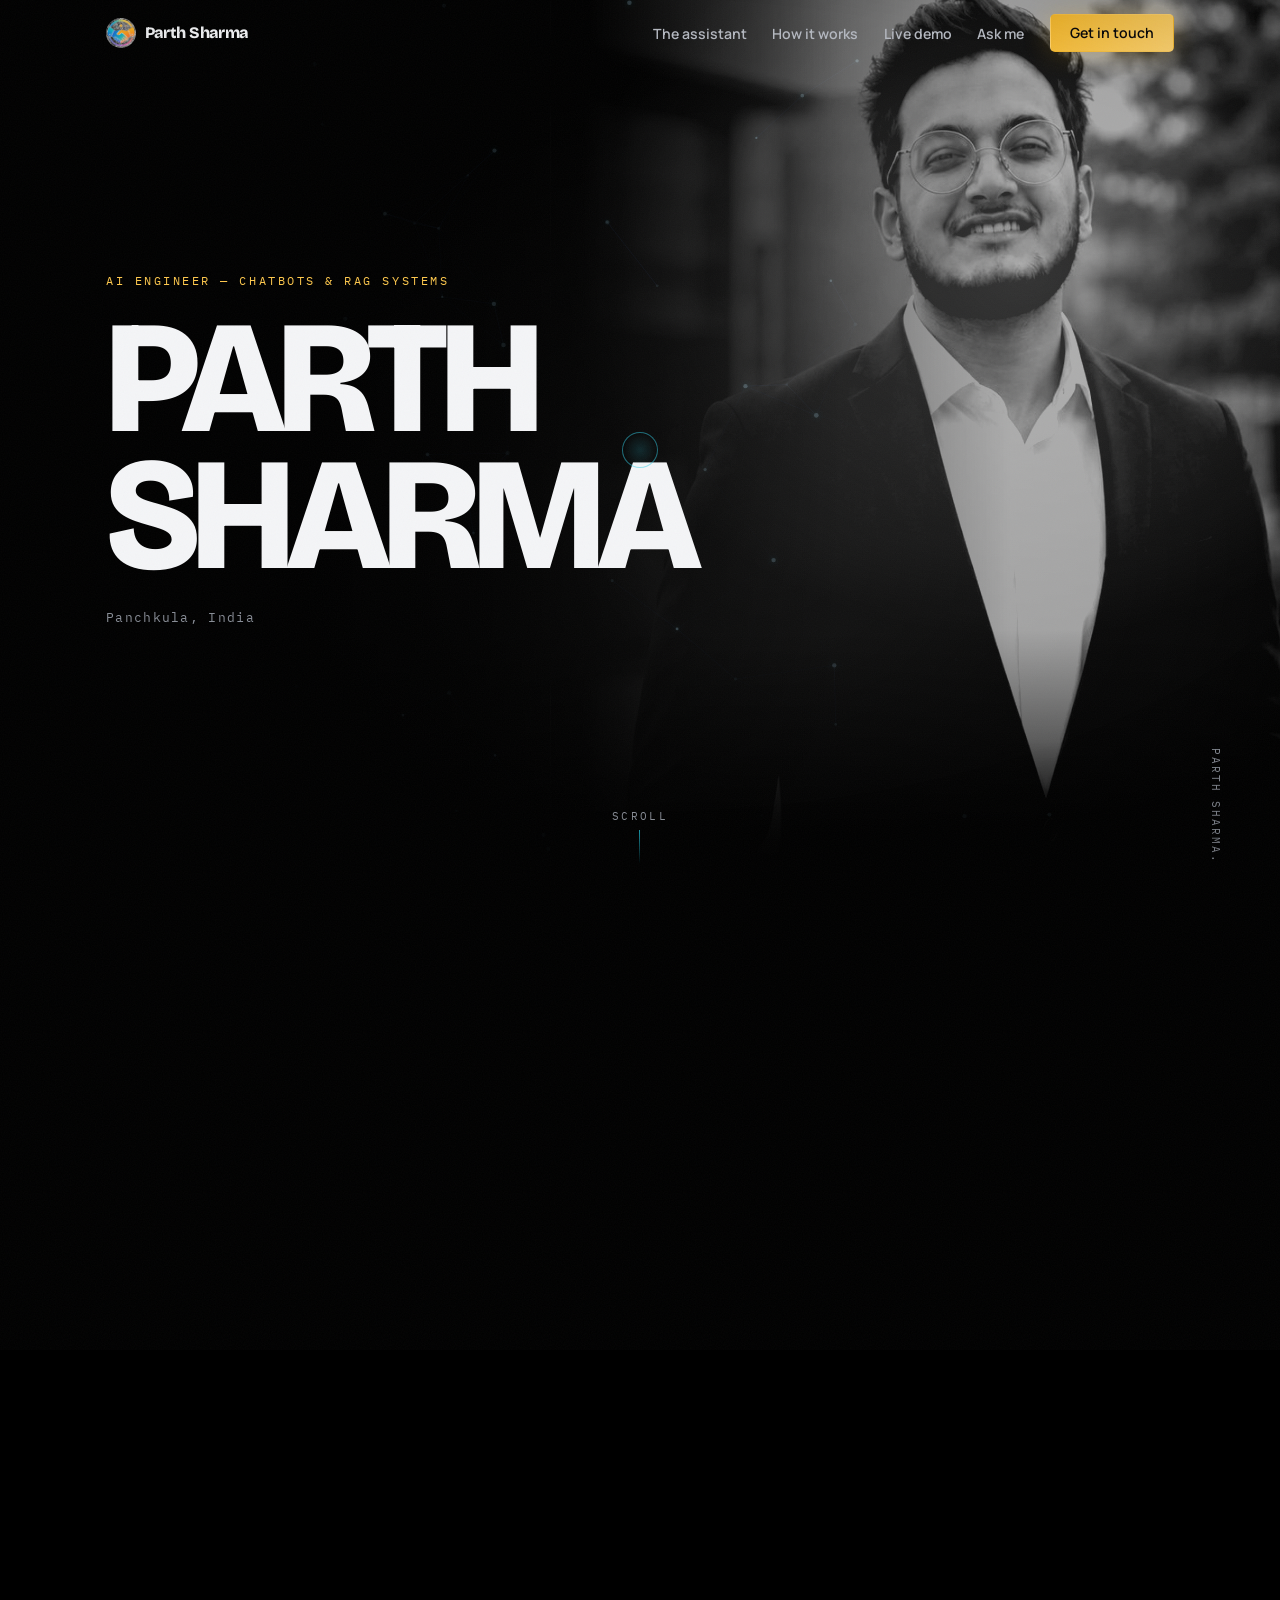
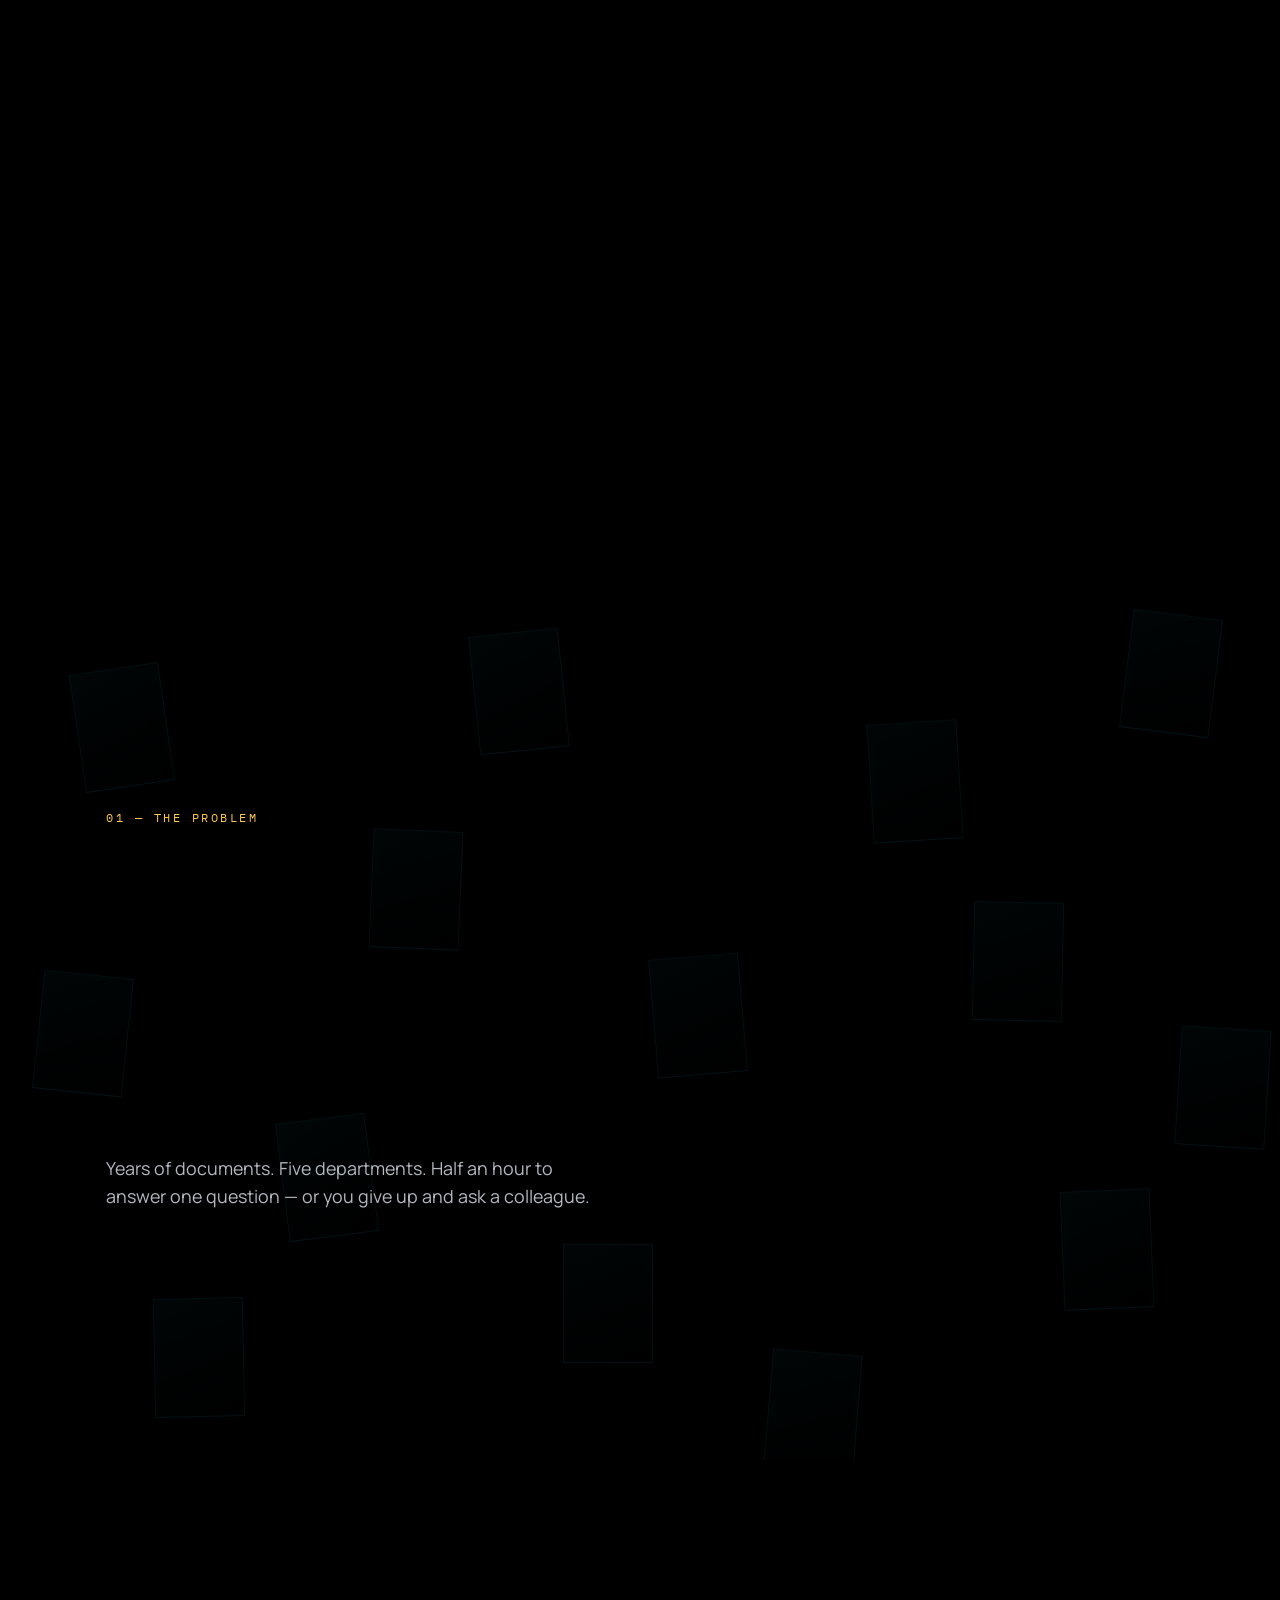
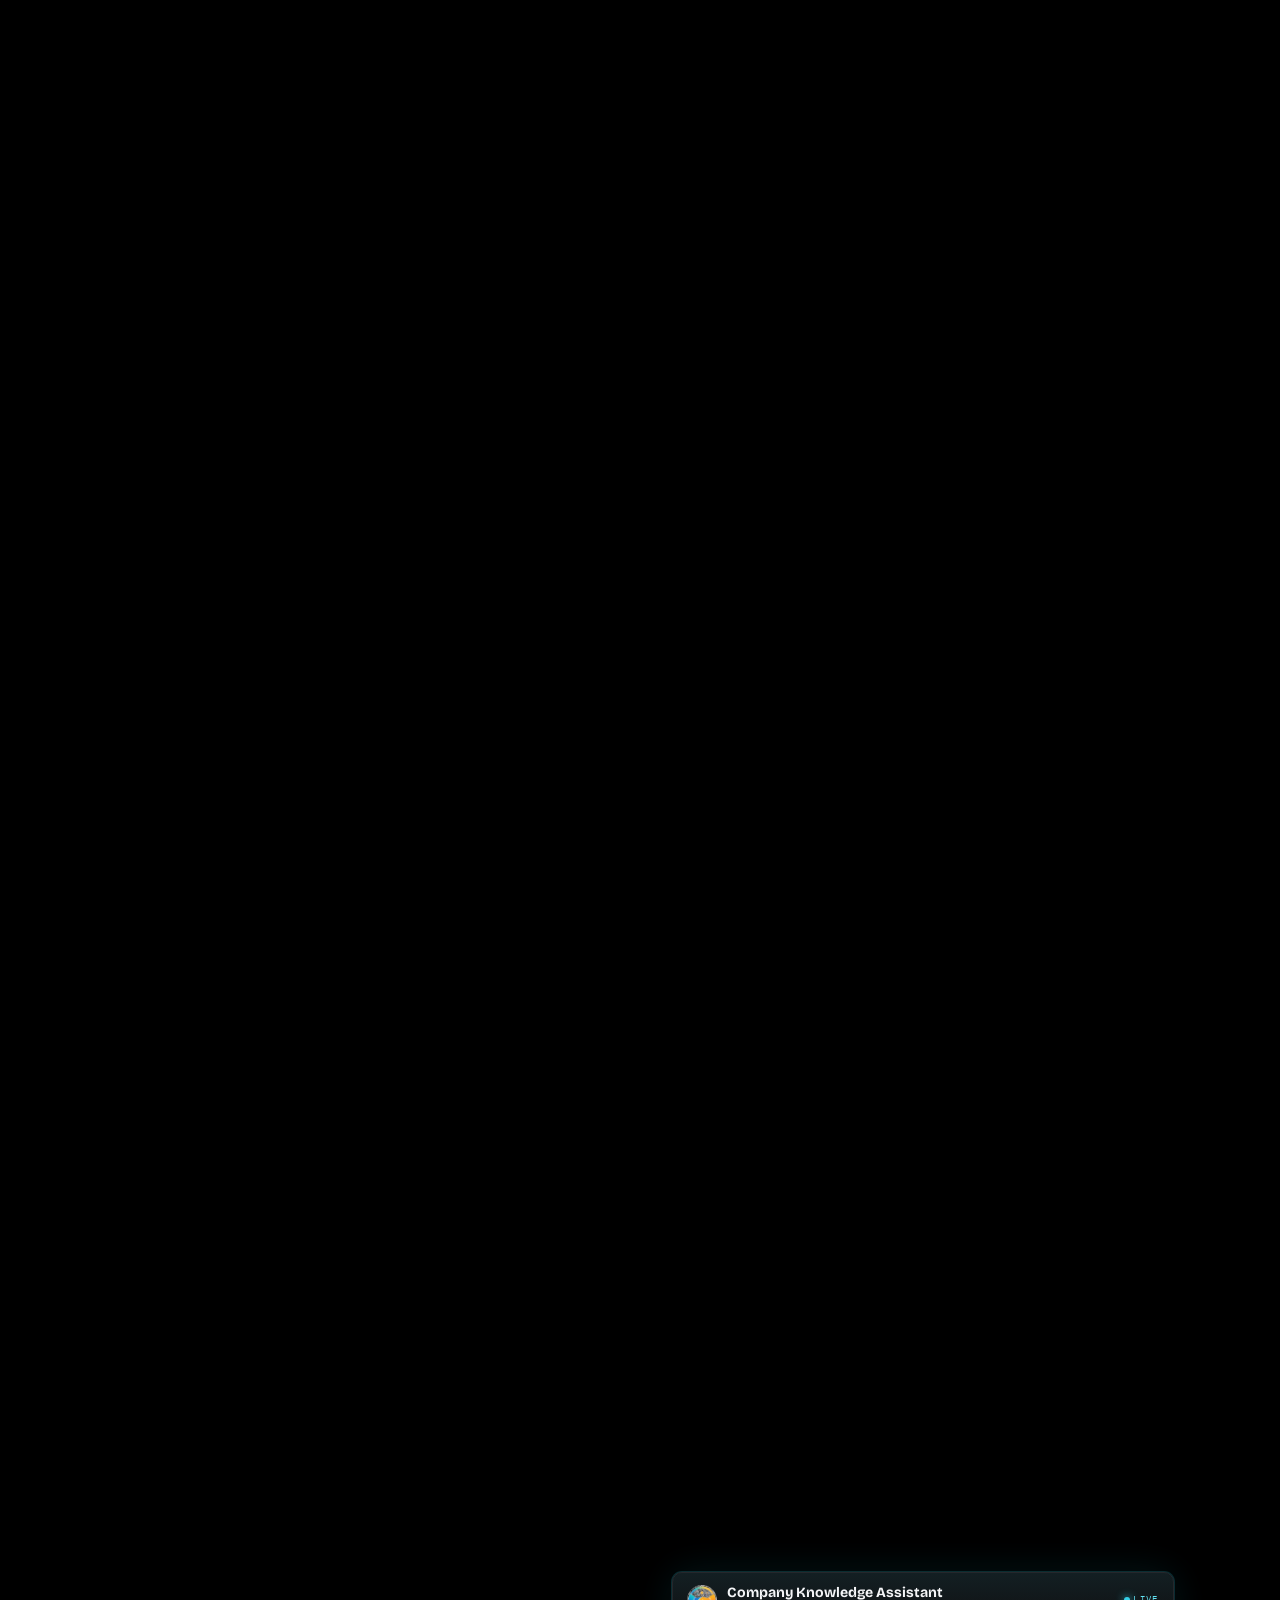
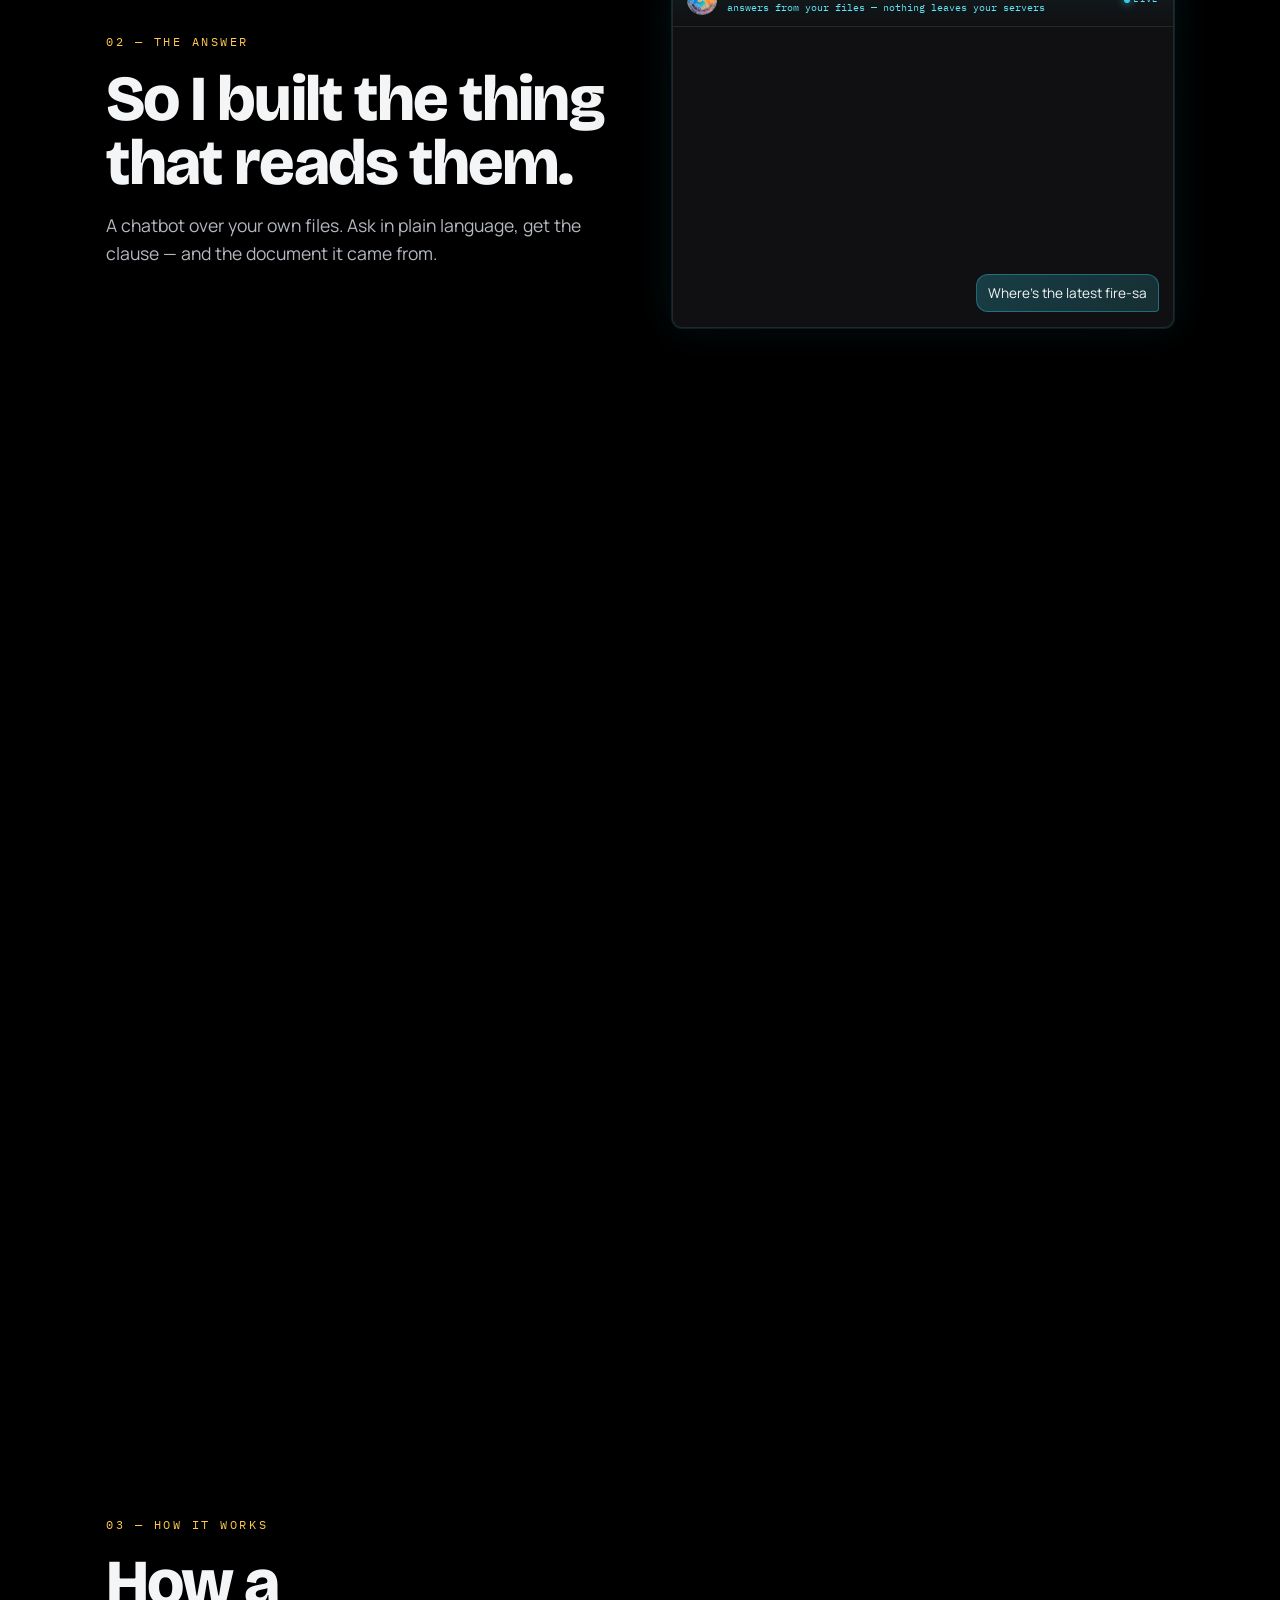
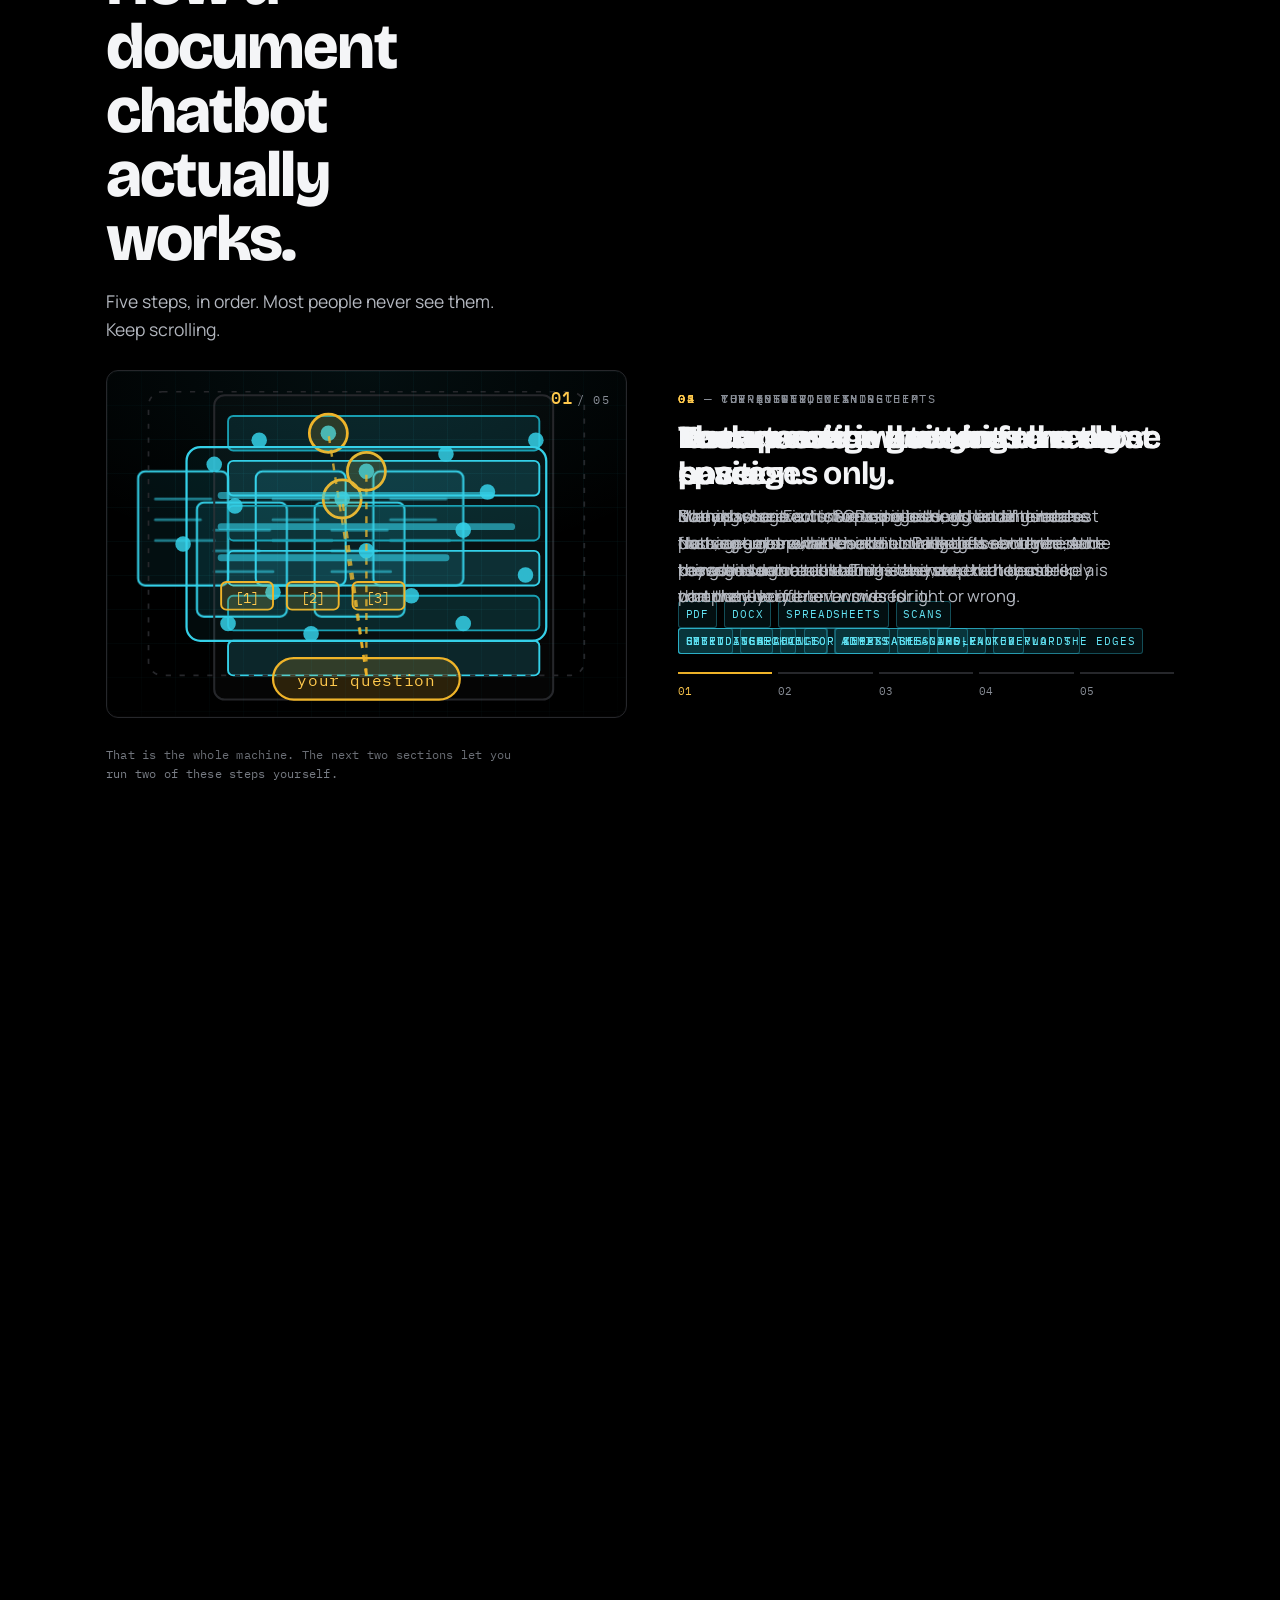
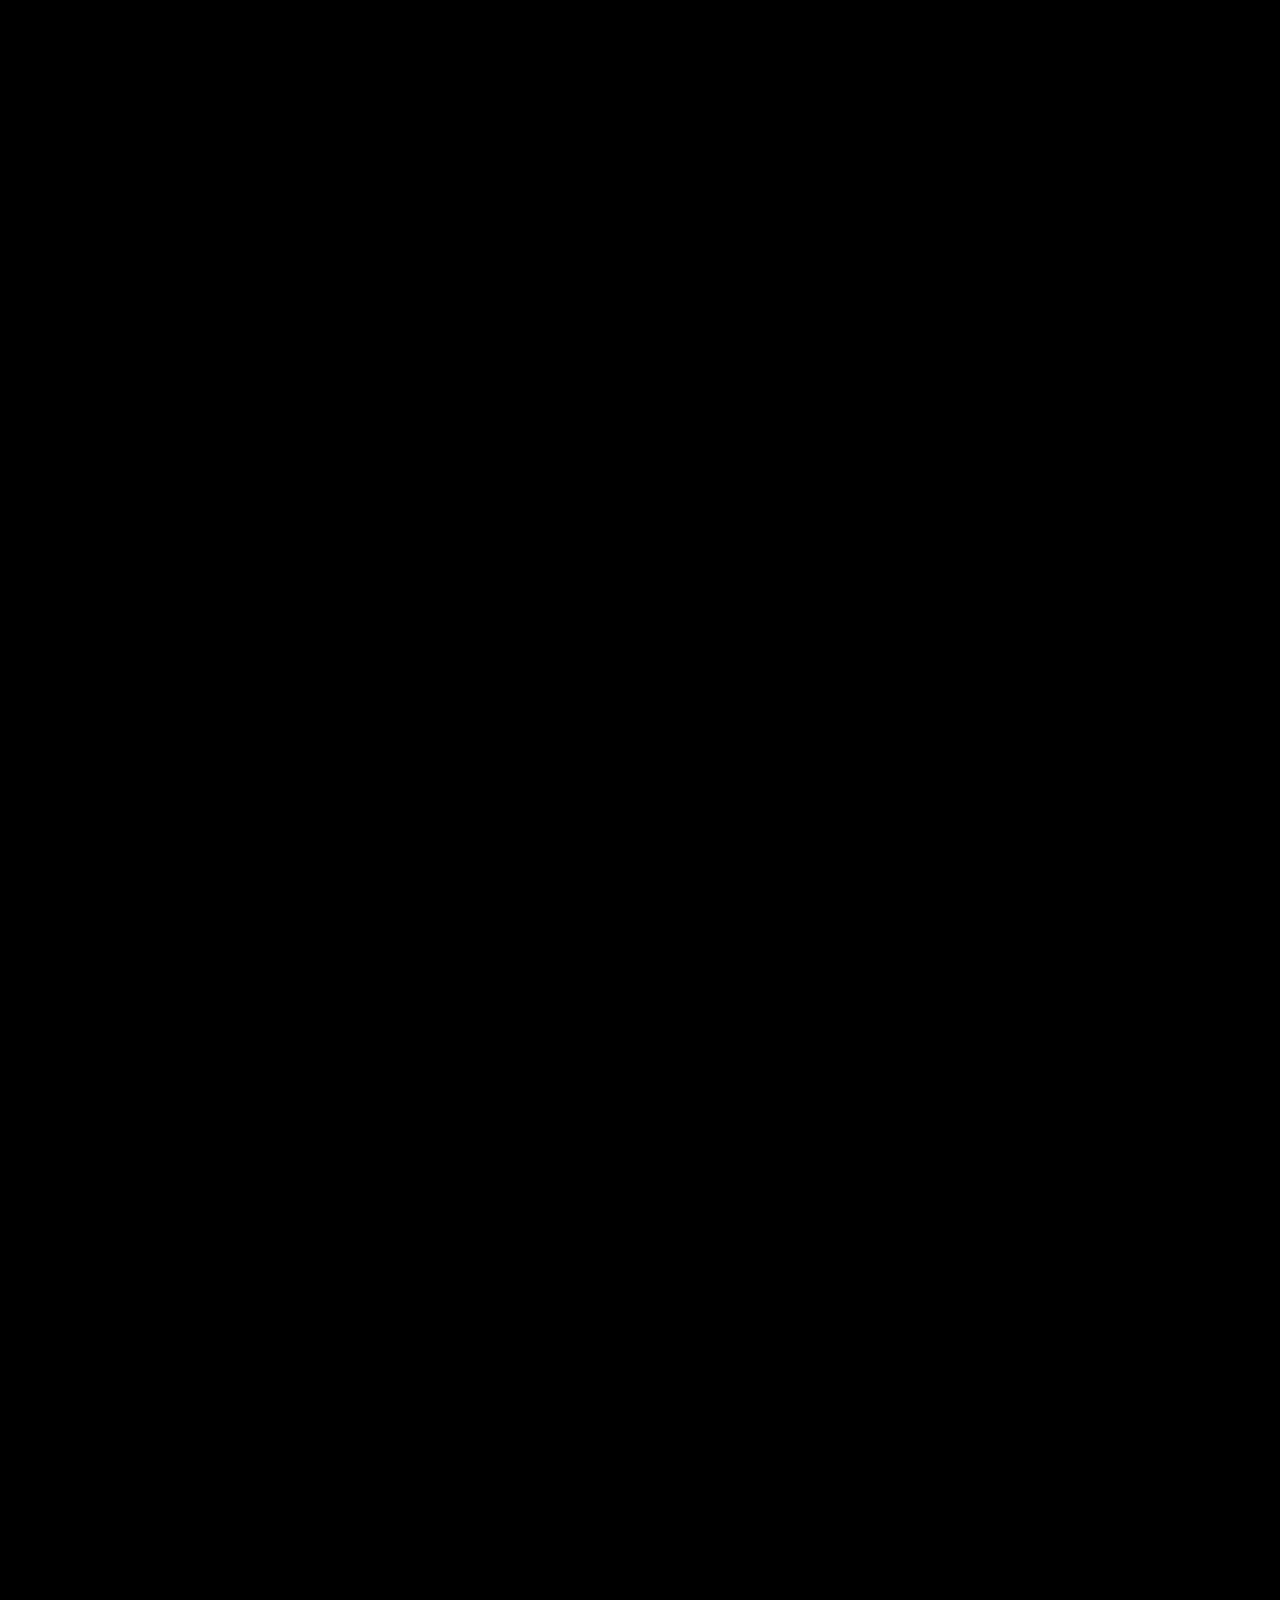
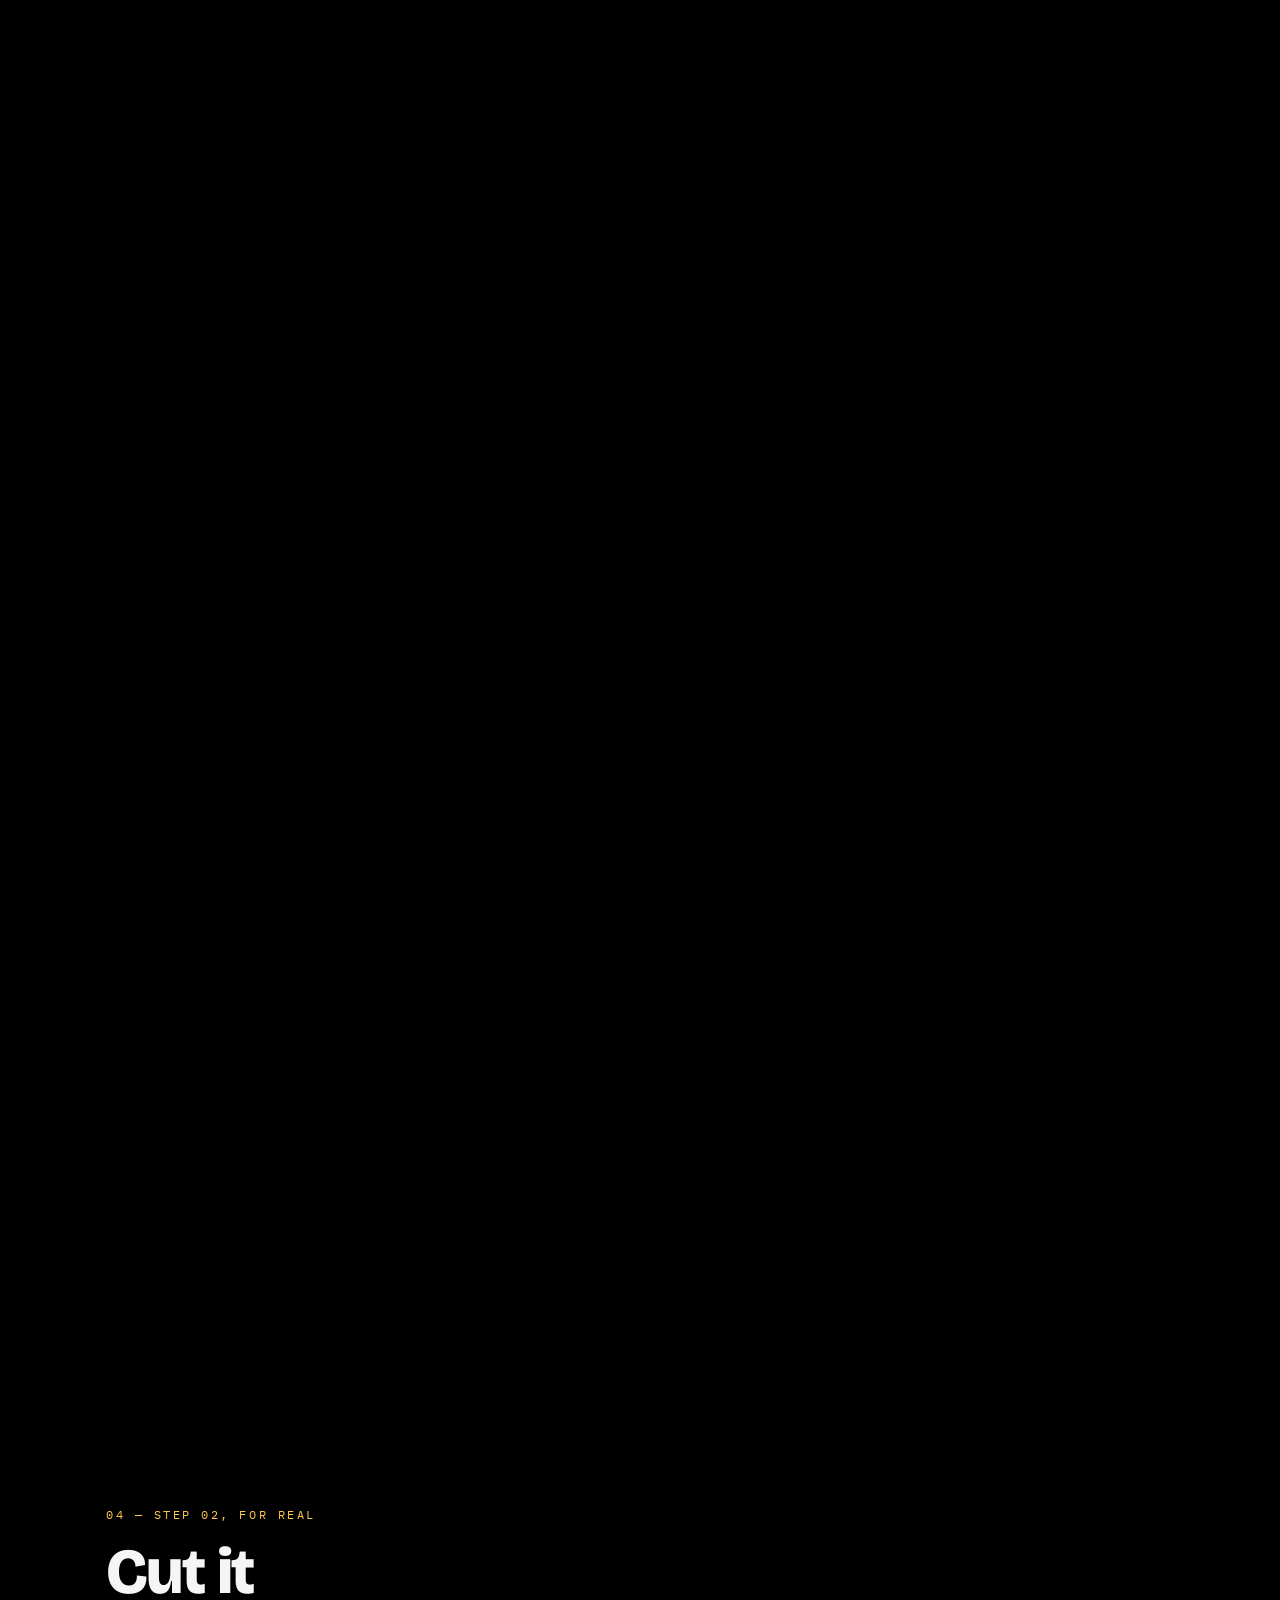
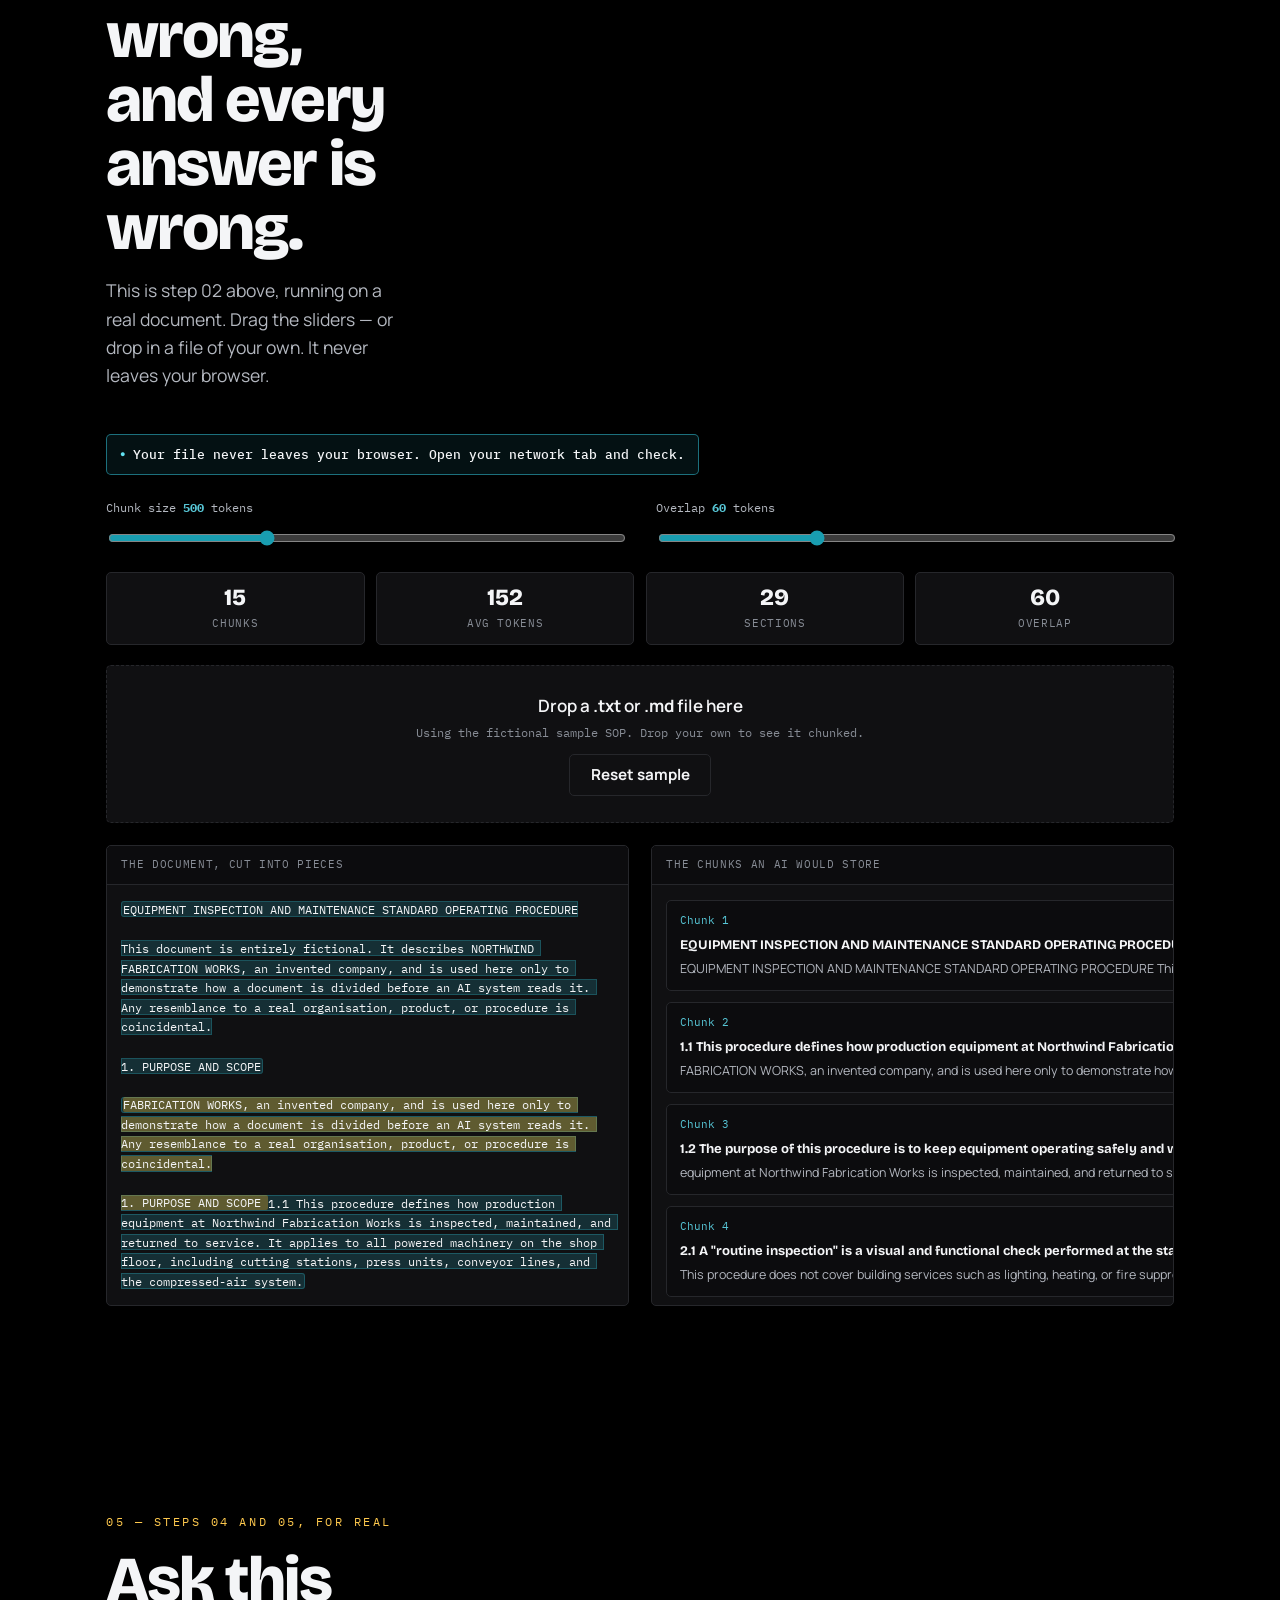
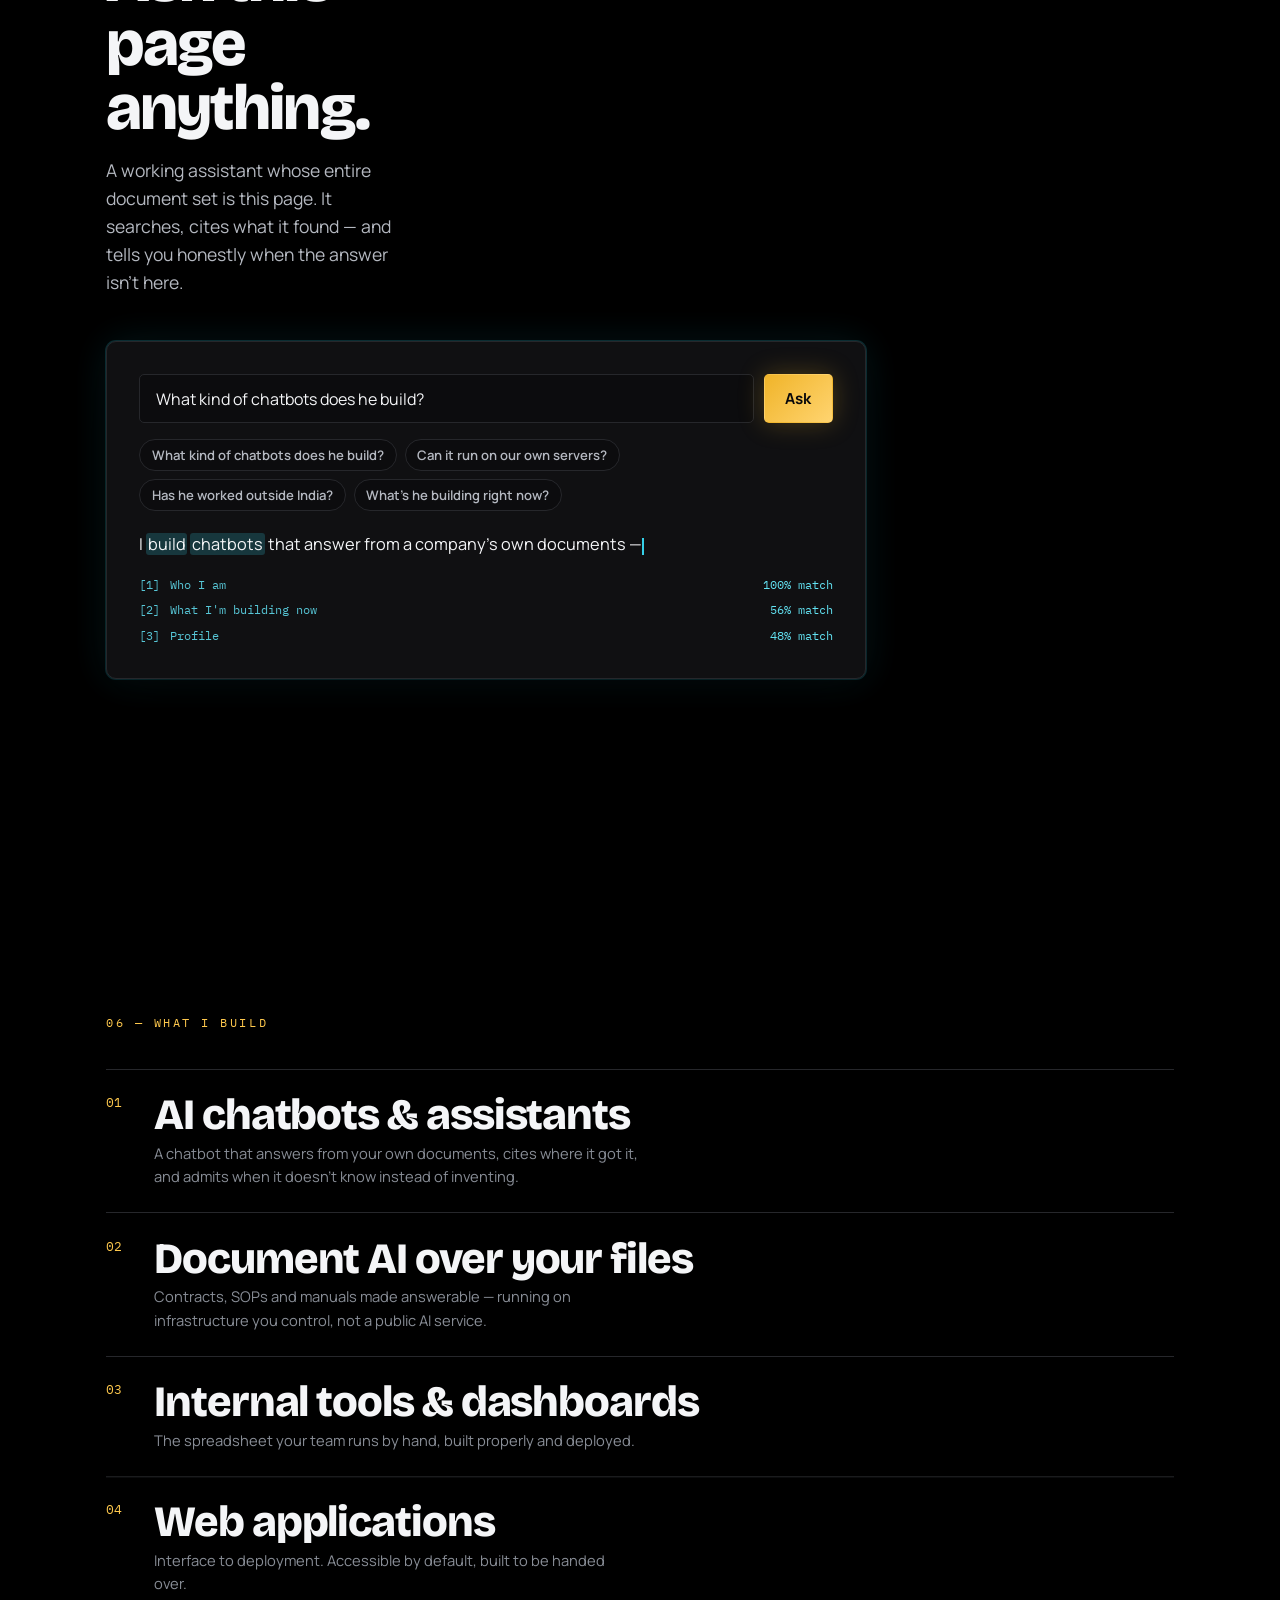
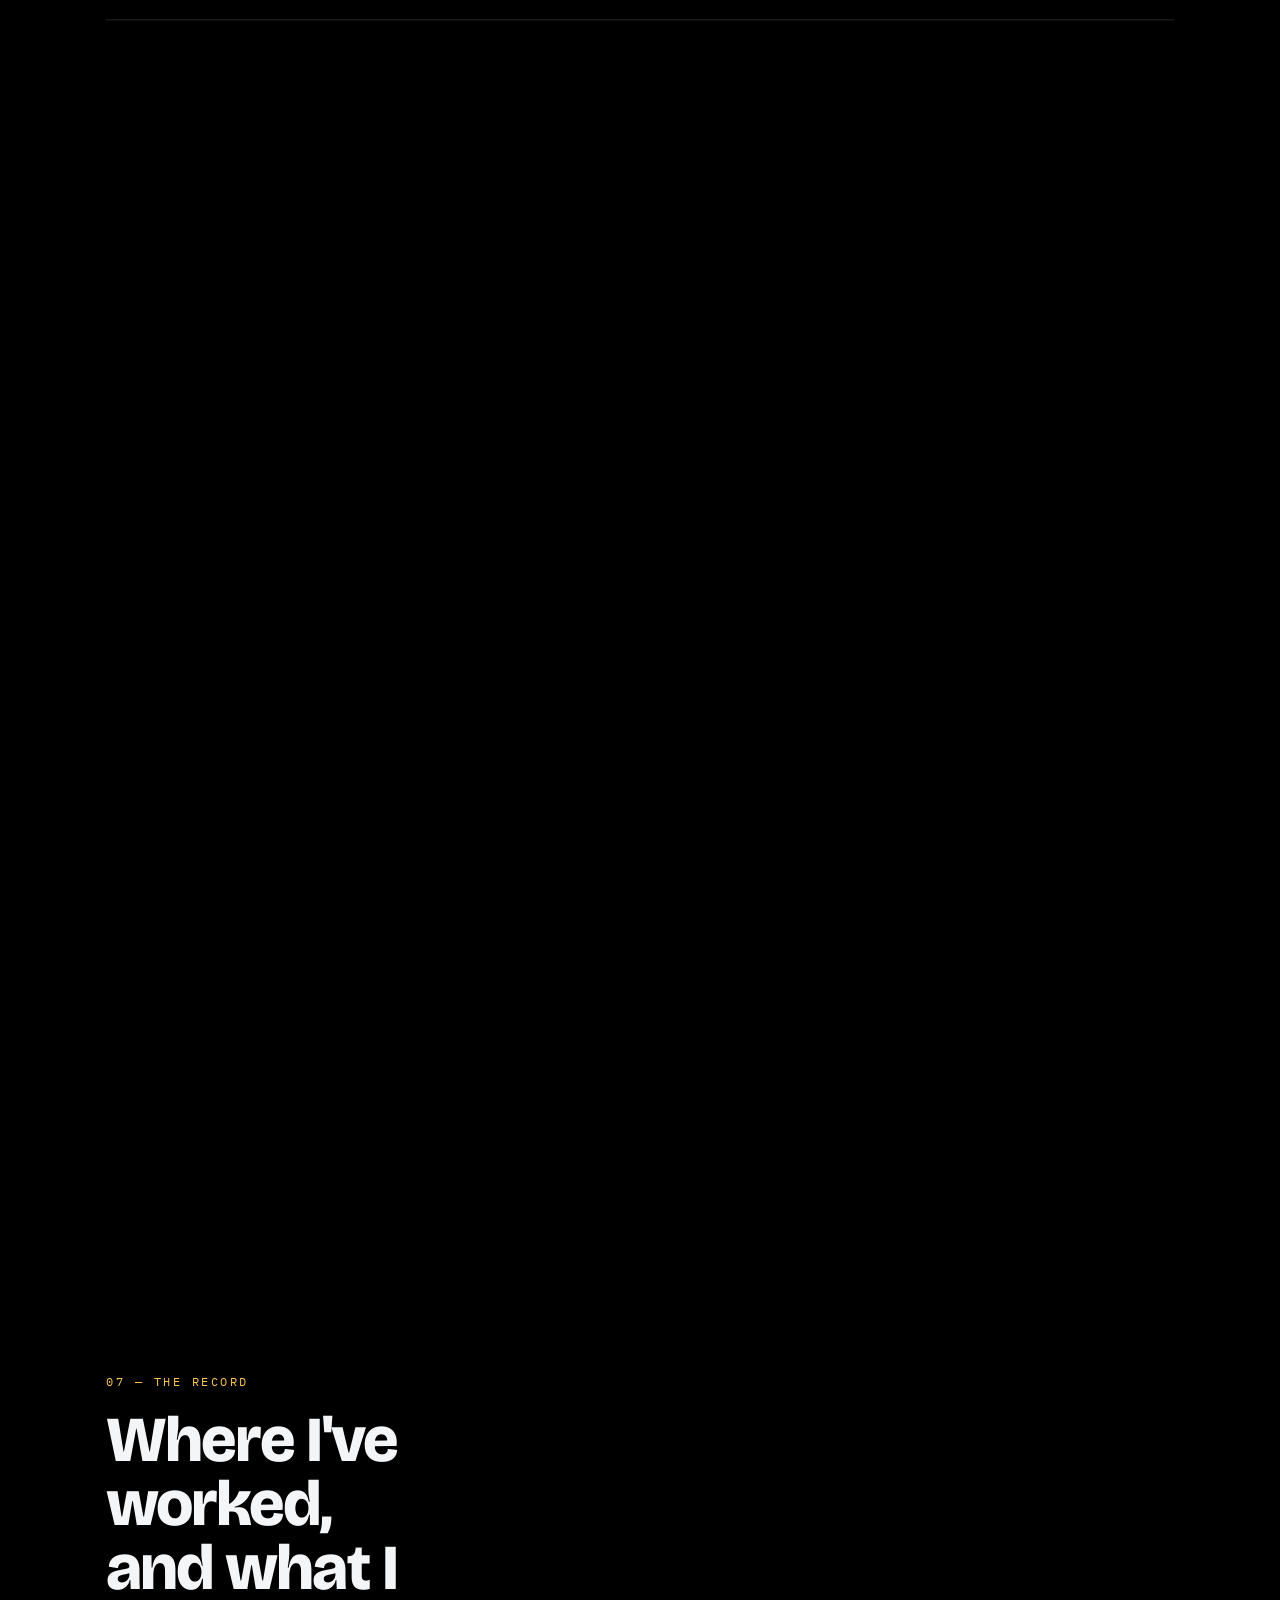
==== commit c782db26: "Wire the contact form up to its Formspree endpoint The placeholder guard switches itself off now tha" ====
--- a/index.html
+++ b/index.html
@@ -12,7 +12,7 @@
   <link rel="preconnect" href="https://fonts.gstatic.com" crossorigin />
   <link href="https://fonts.googleapis.com/css2?family=Bricolage+Grotesque:opsz,wght@12..96,700;12..96,800&family=Manrope:wght@300;400;600&family=IBM+Plex+Mono:wght@400;500&display=swap" rel="stylesheet" />
 
-  <link rel="stylesheet" href="styles.css?v=41" />
+  <link rel="stylesheet" href="styles.css?v=42" />
 </head>
 <body>
   <!-- Film grain + vignette over the whole film -->
@@ -60,8 +60,8 @@
 
   <footer class="footer" id="footer"></footer>
 
-  <script src="main.js?v=41" defer></script>
-  <script src="sandbox-ask.js?v=41" defer></script>
-  <script src="sandbox-xray.js?v=41" defer></script>
+  <script src="main.js?v=42" defer></script>
+  <script src="sandbox-ask.js?v=42" defer></script>
+  <script src="sandbox-xray.js?v=42" defer></script>
 </body>
 </html>
--- a/styles.css
+++ b/styles.css
@@ -1,5 +1,5 @@
 /* =========================================================================
-   byparth.in — styles.css
+   byparth.com — styles.css
    A film in eight acts. Hard light, deep shadow, true black.
    Every act is a tall scroll track with a pinned stage; --p (0→1) is written
    by main.js each frame and drives the transforms below.
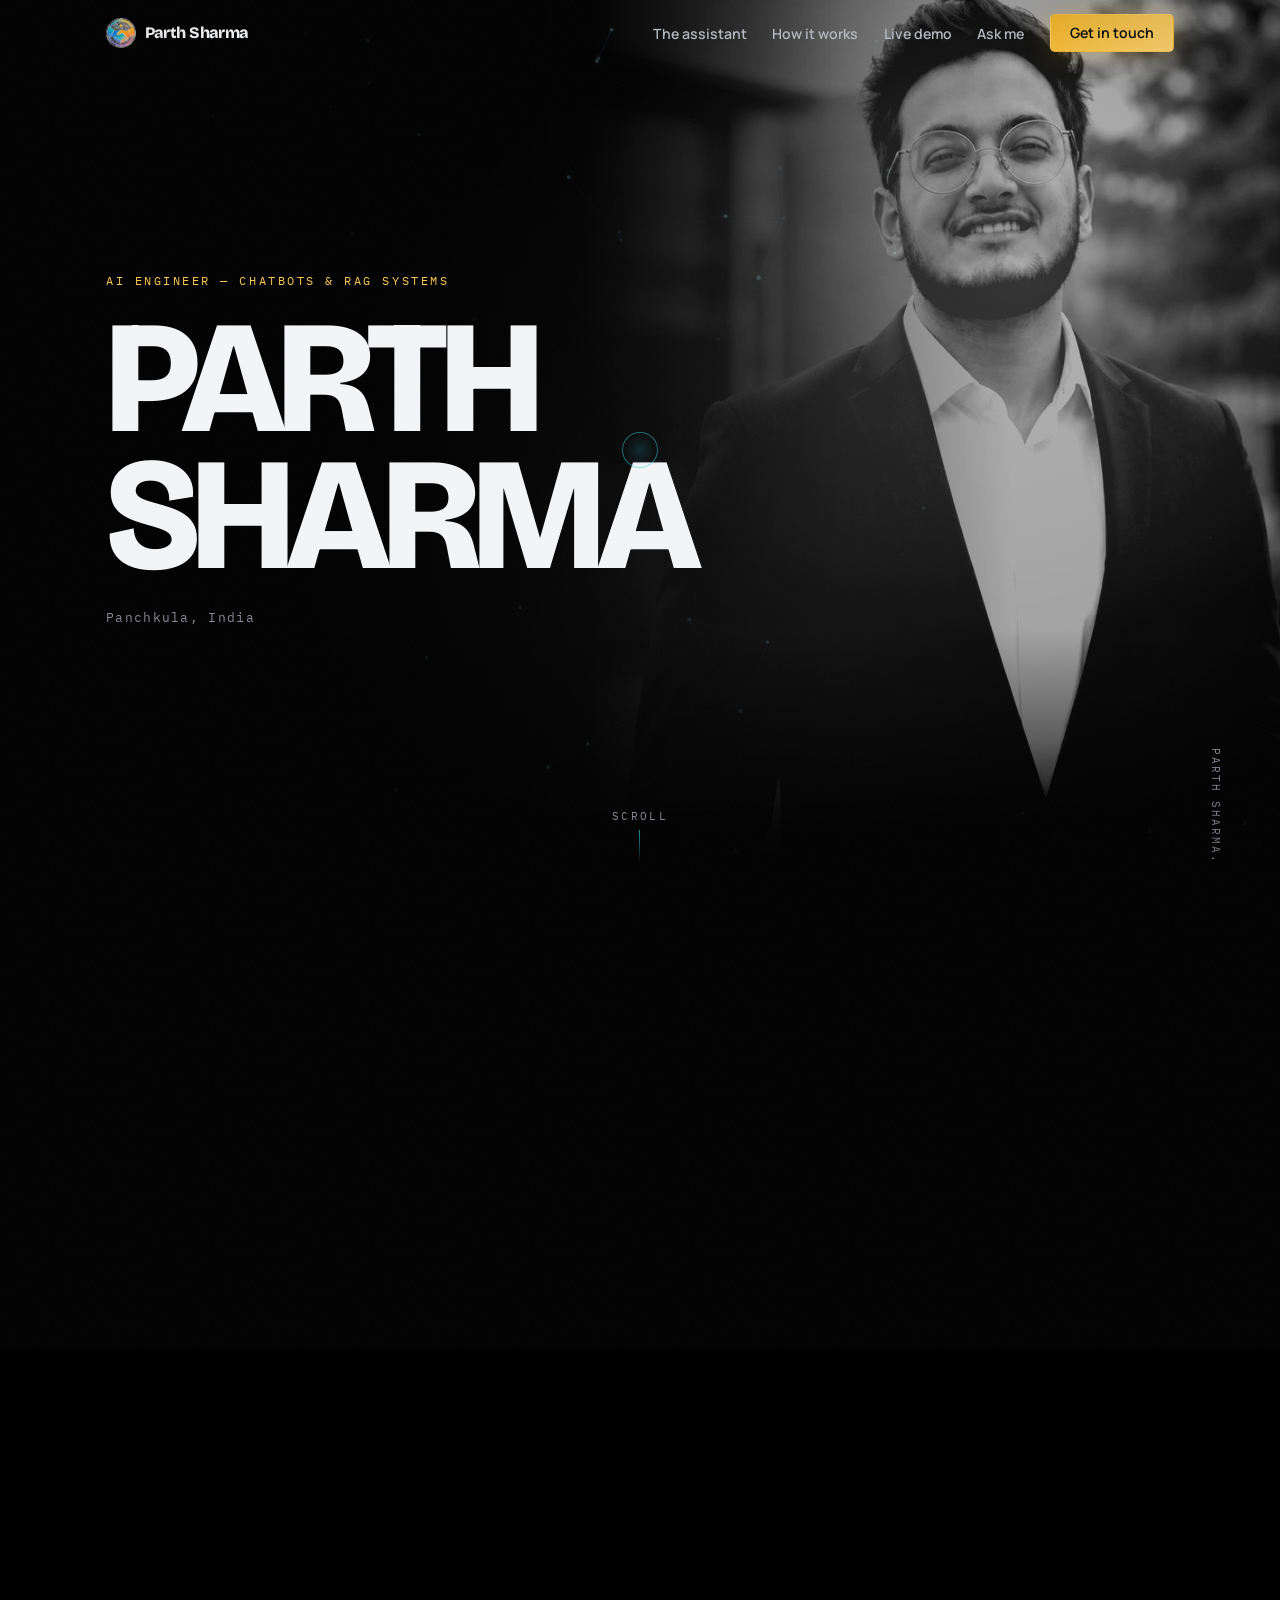
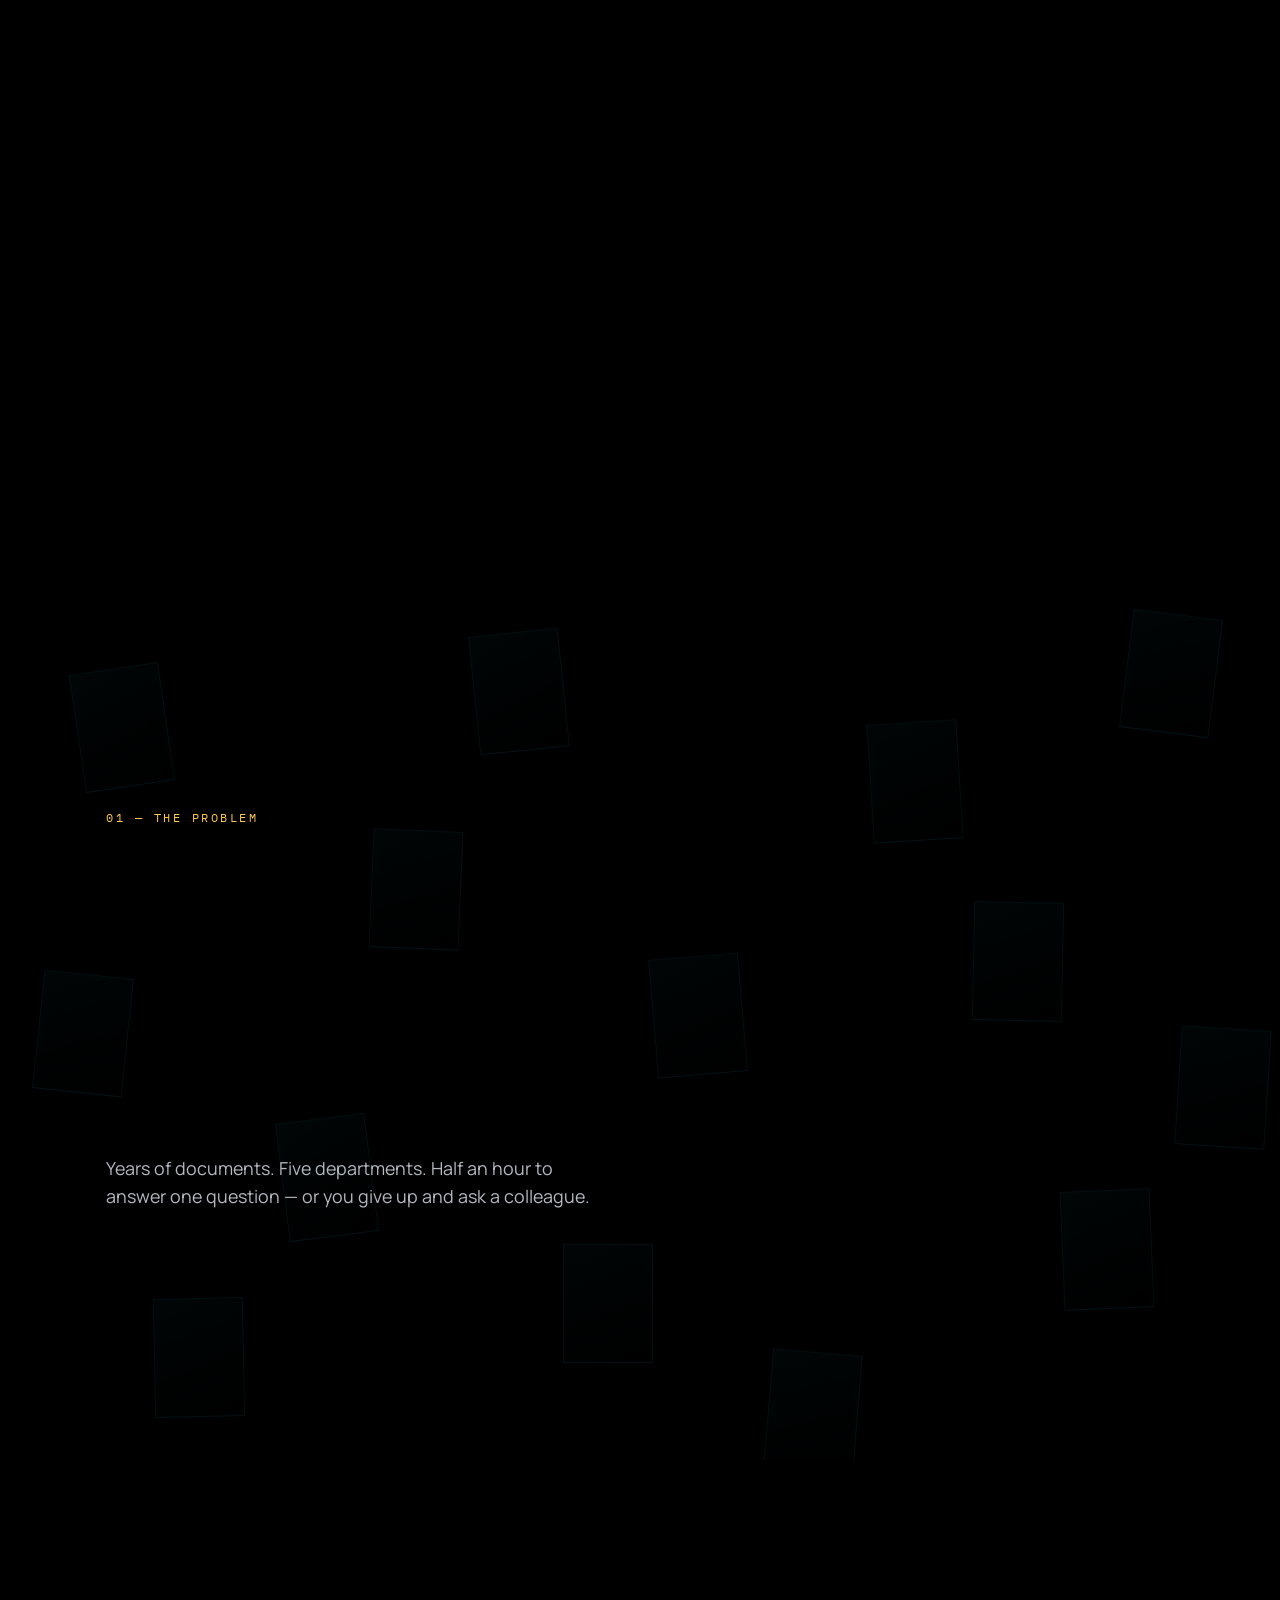
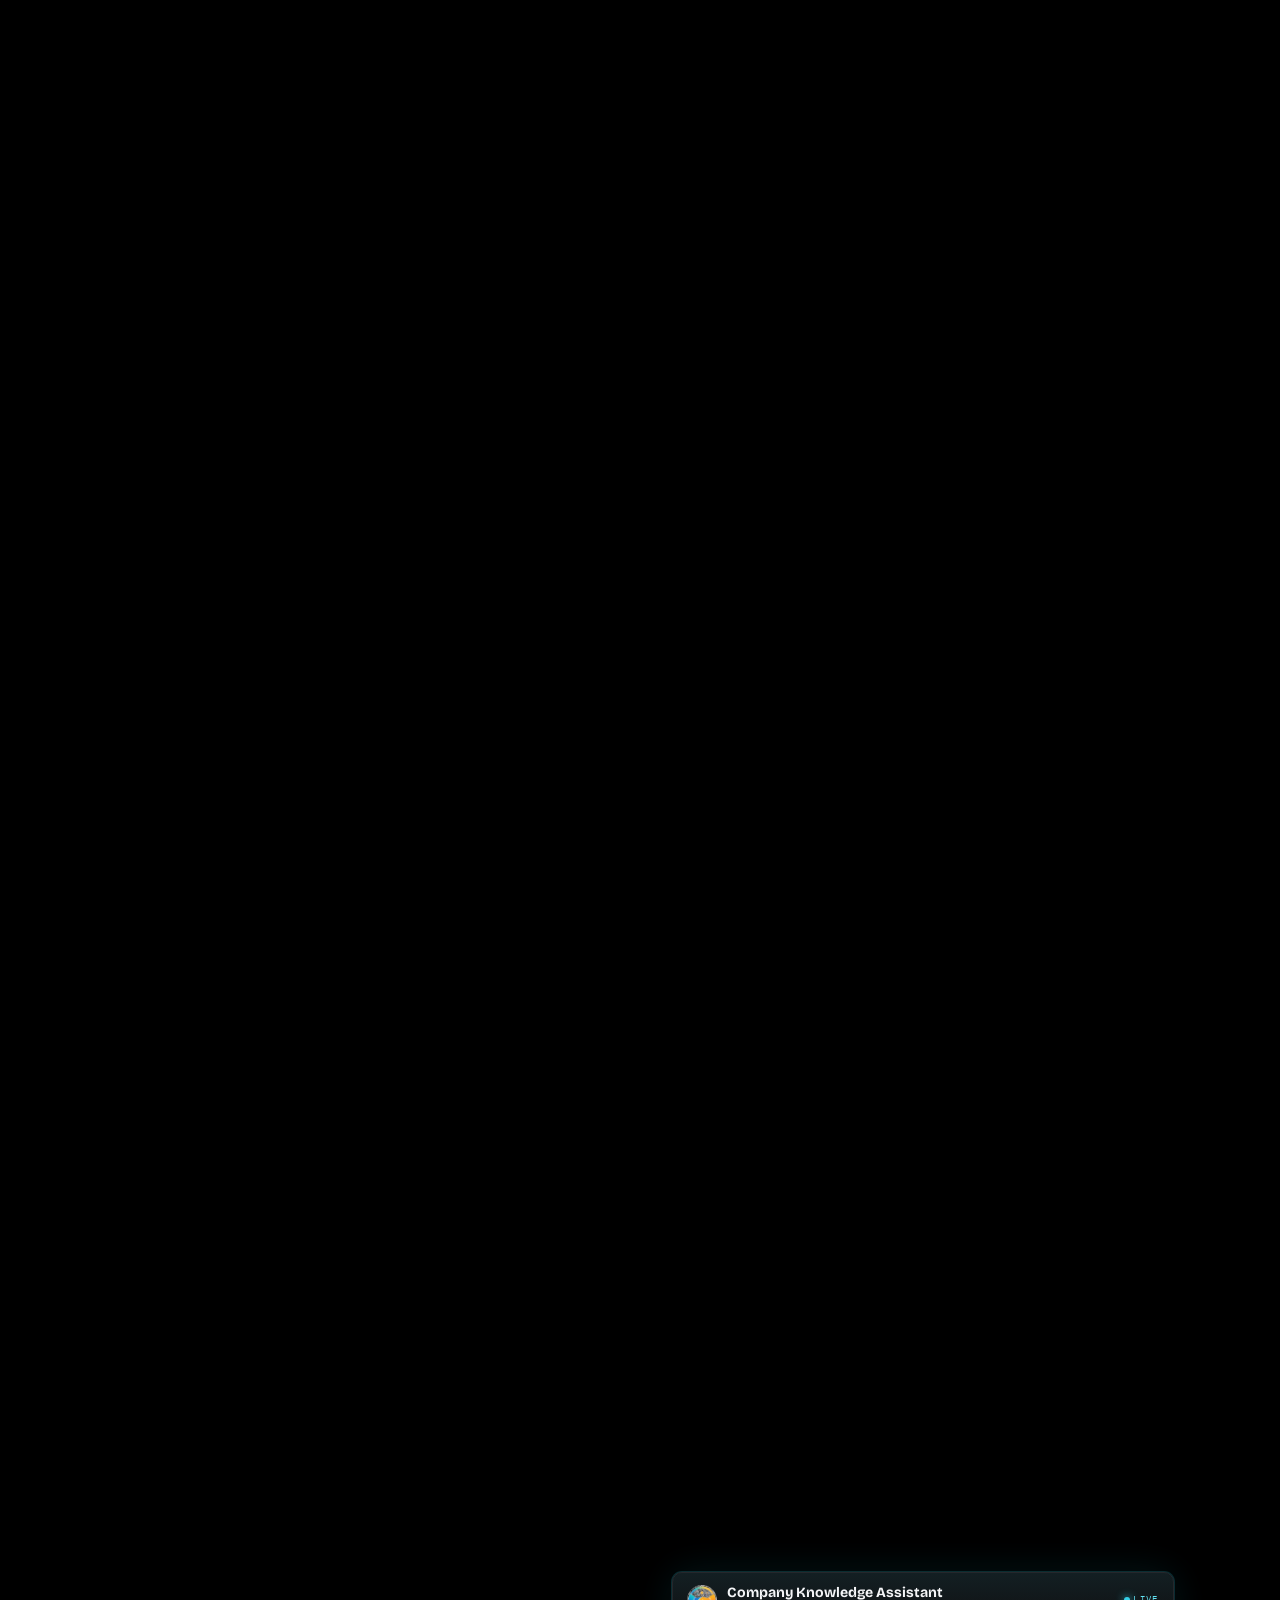
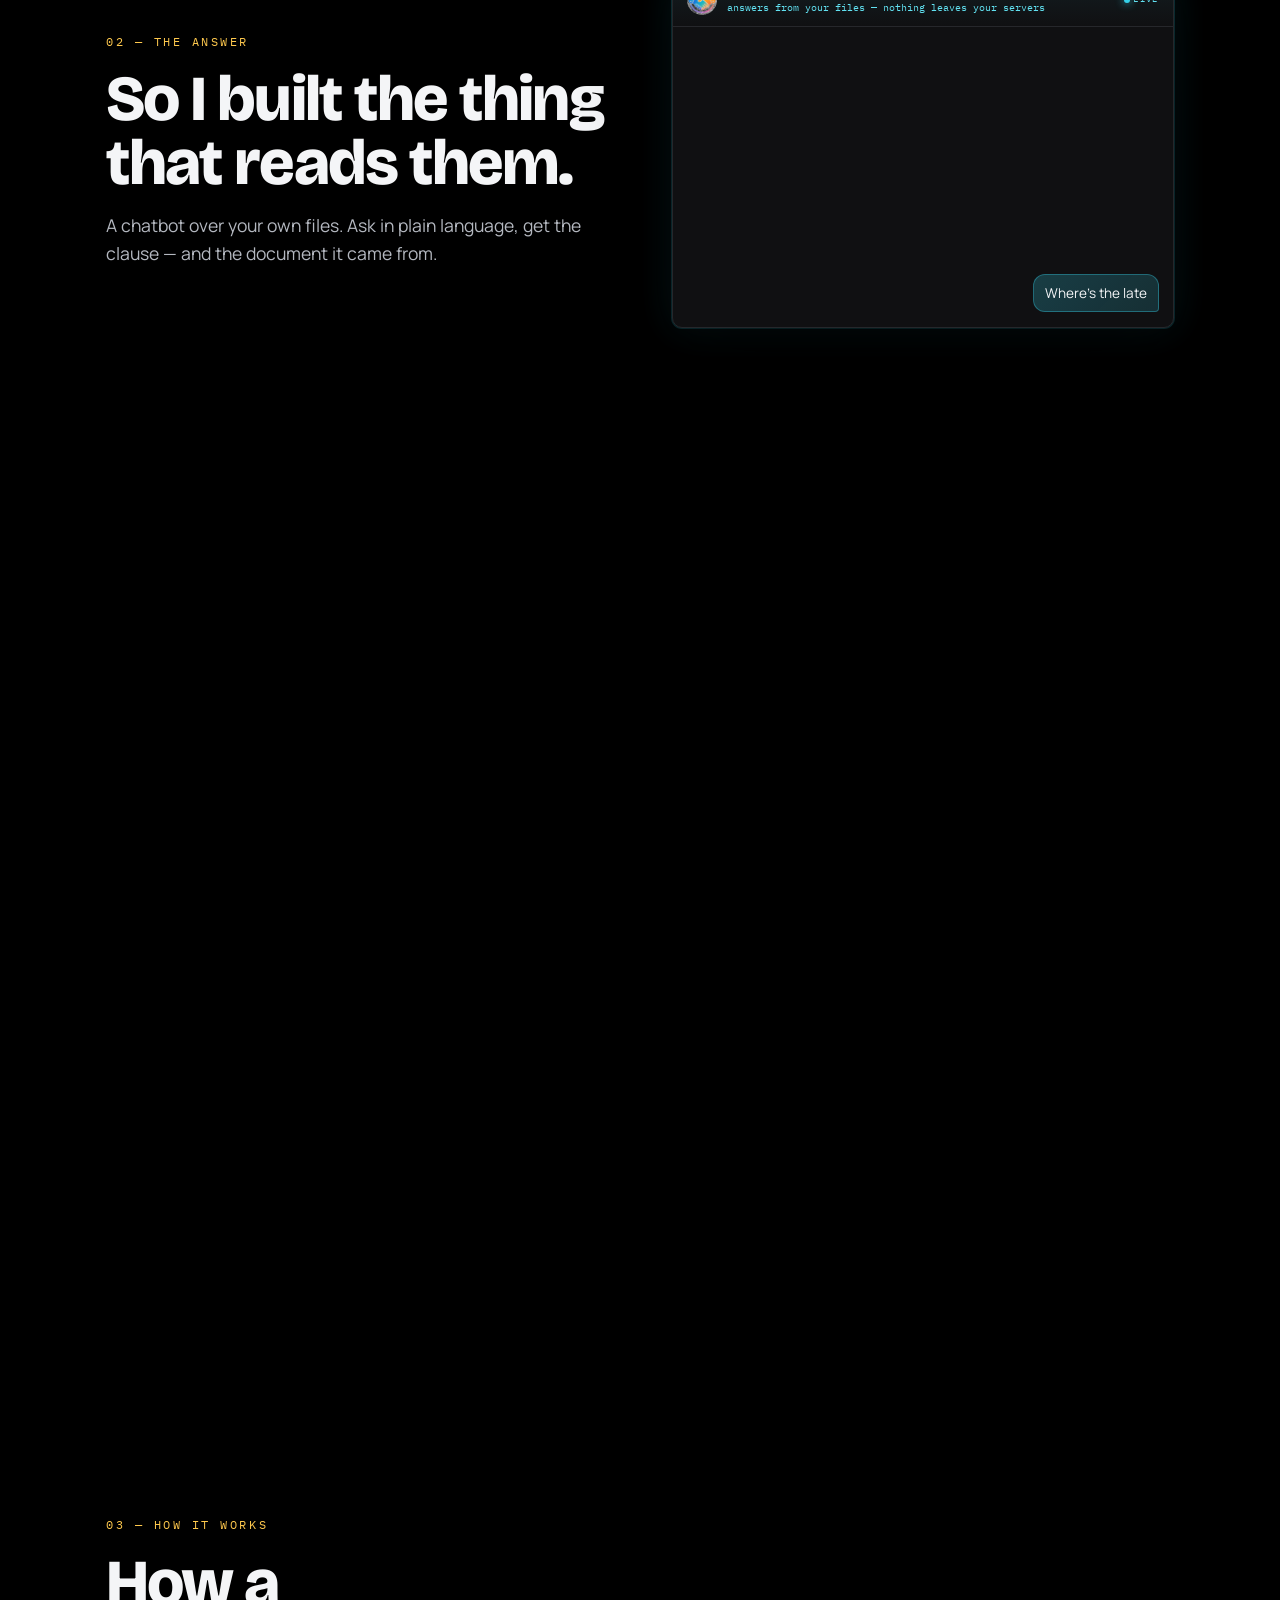
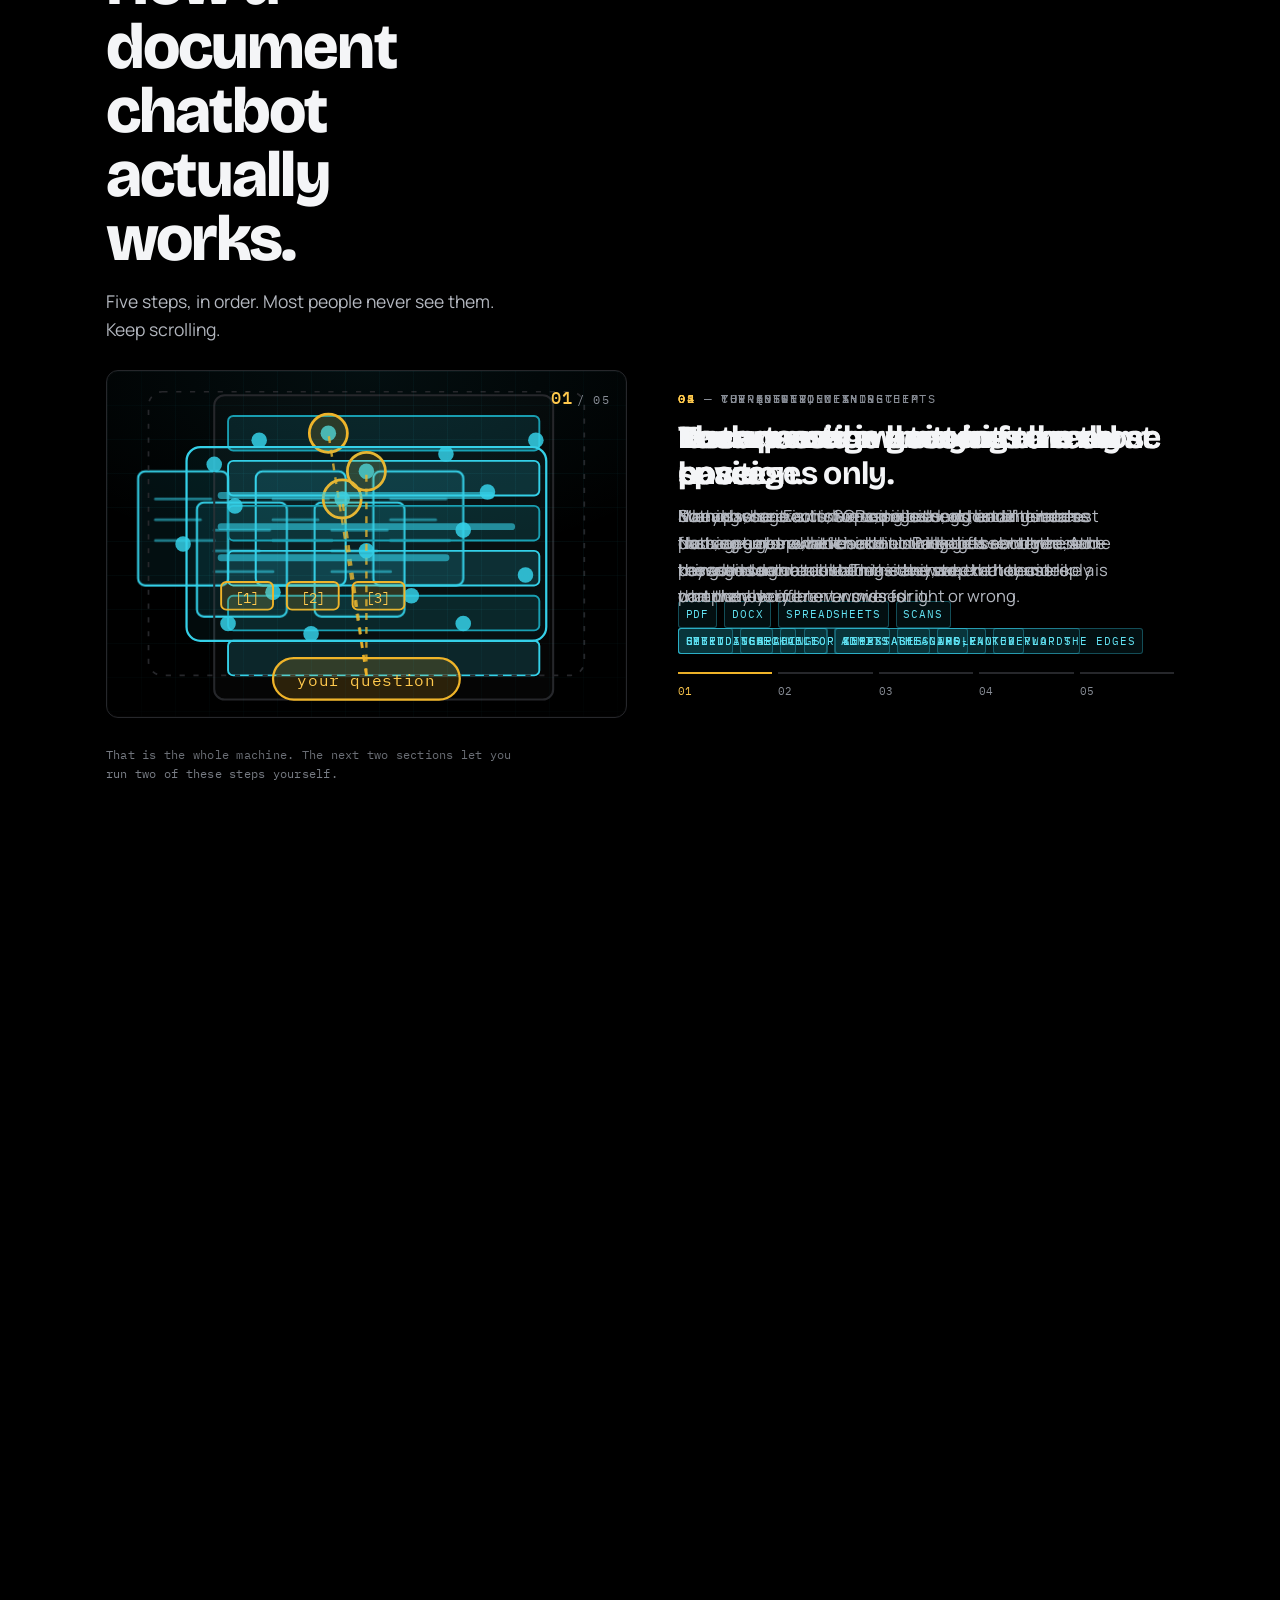
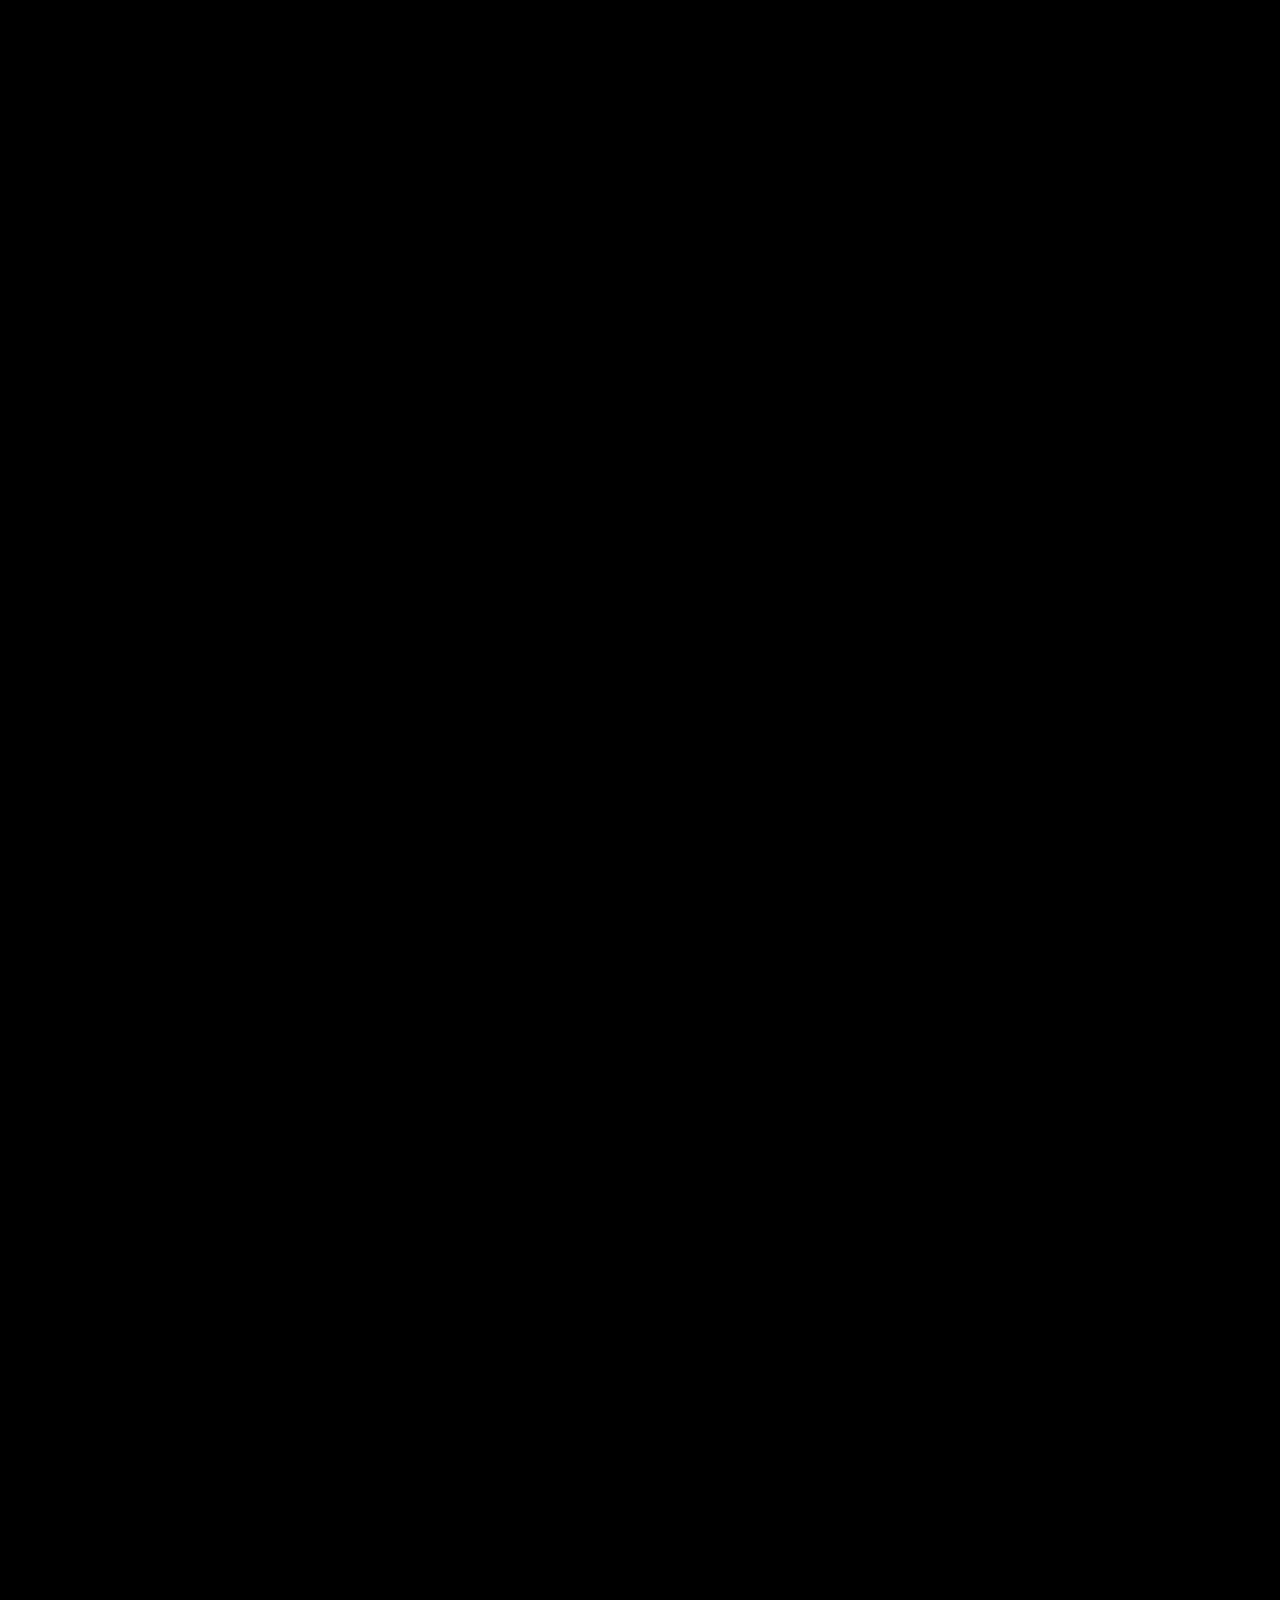
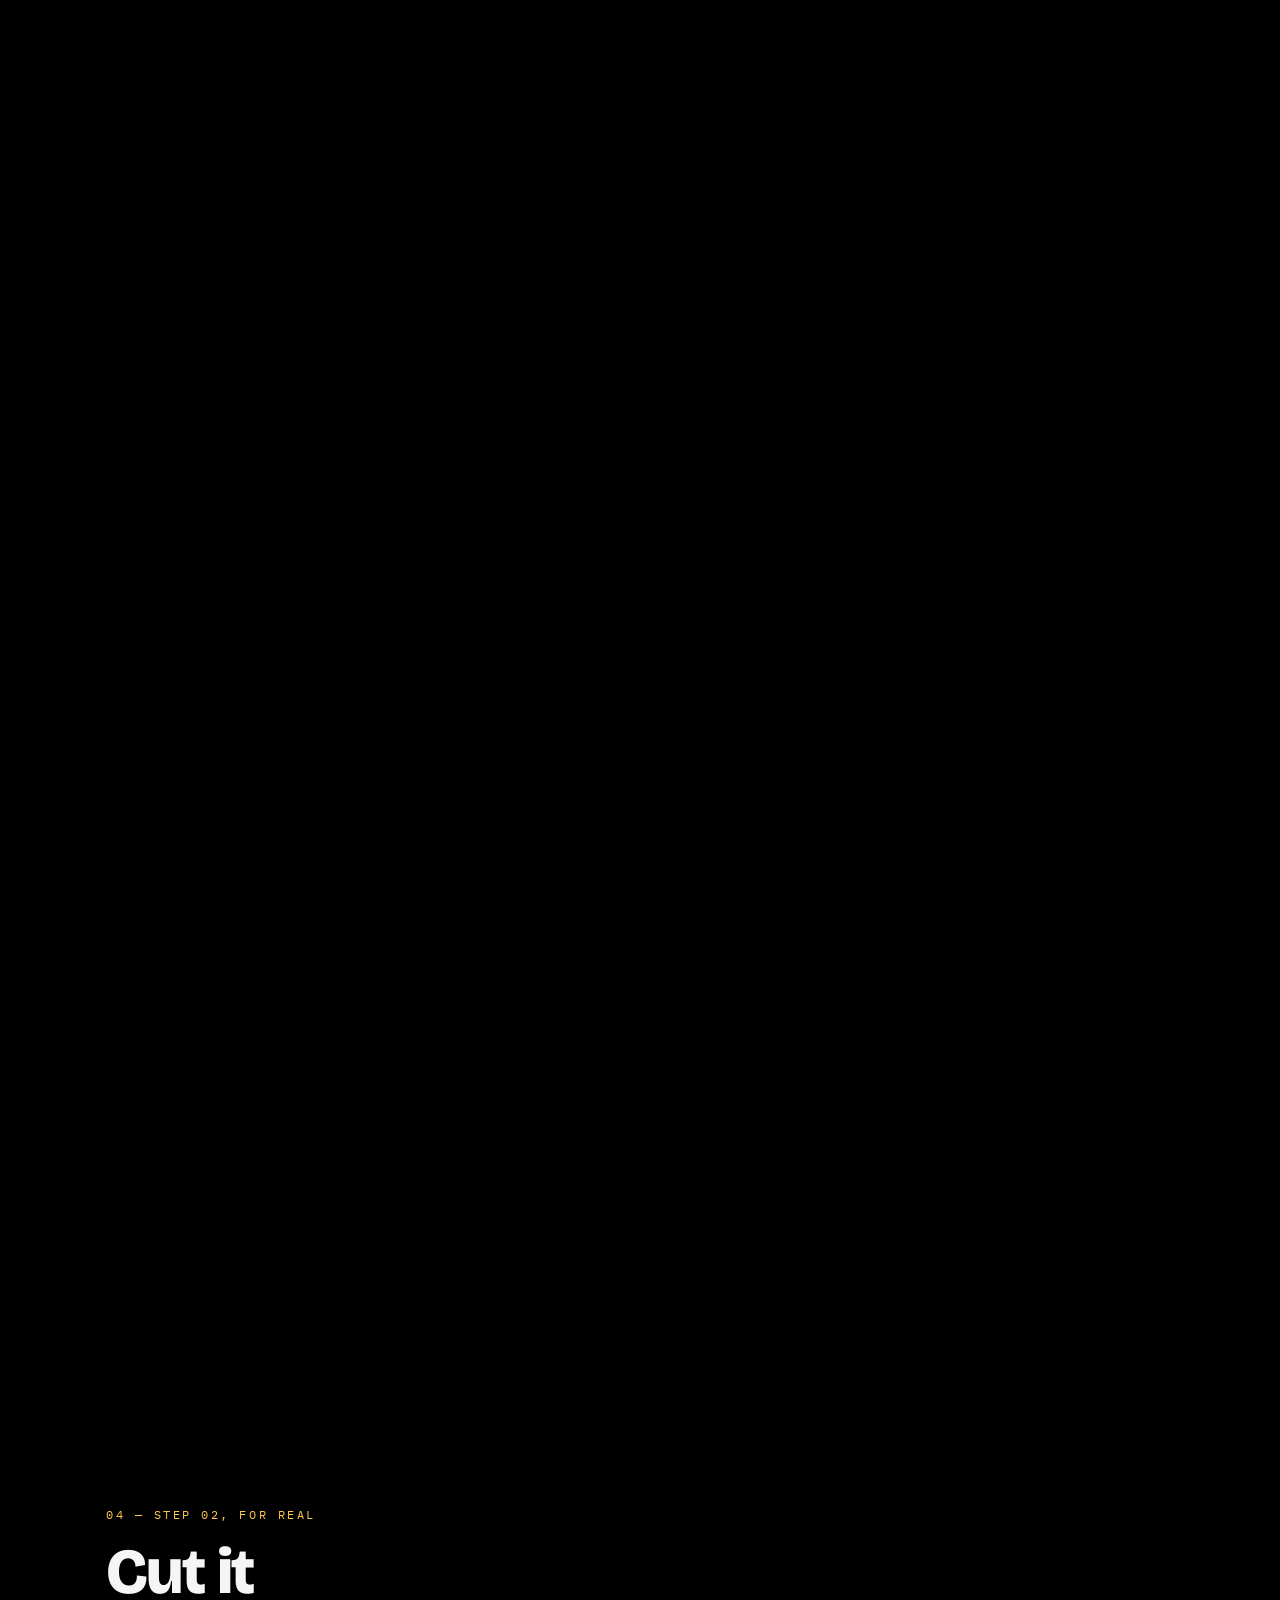
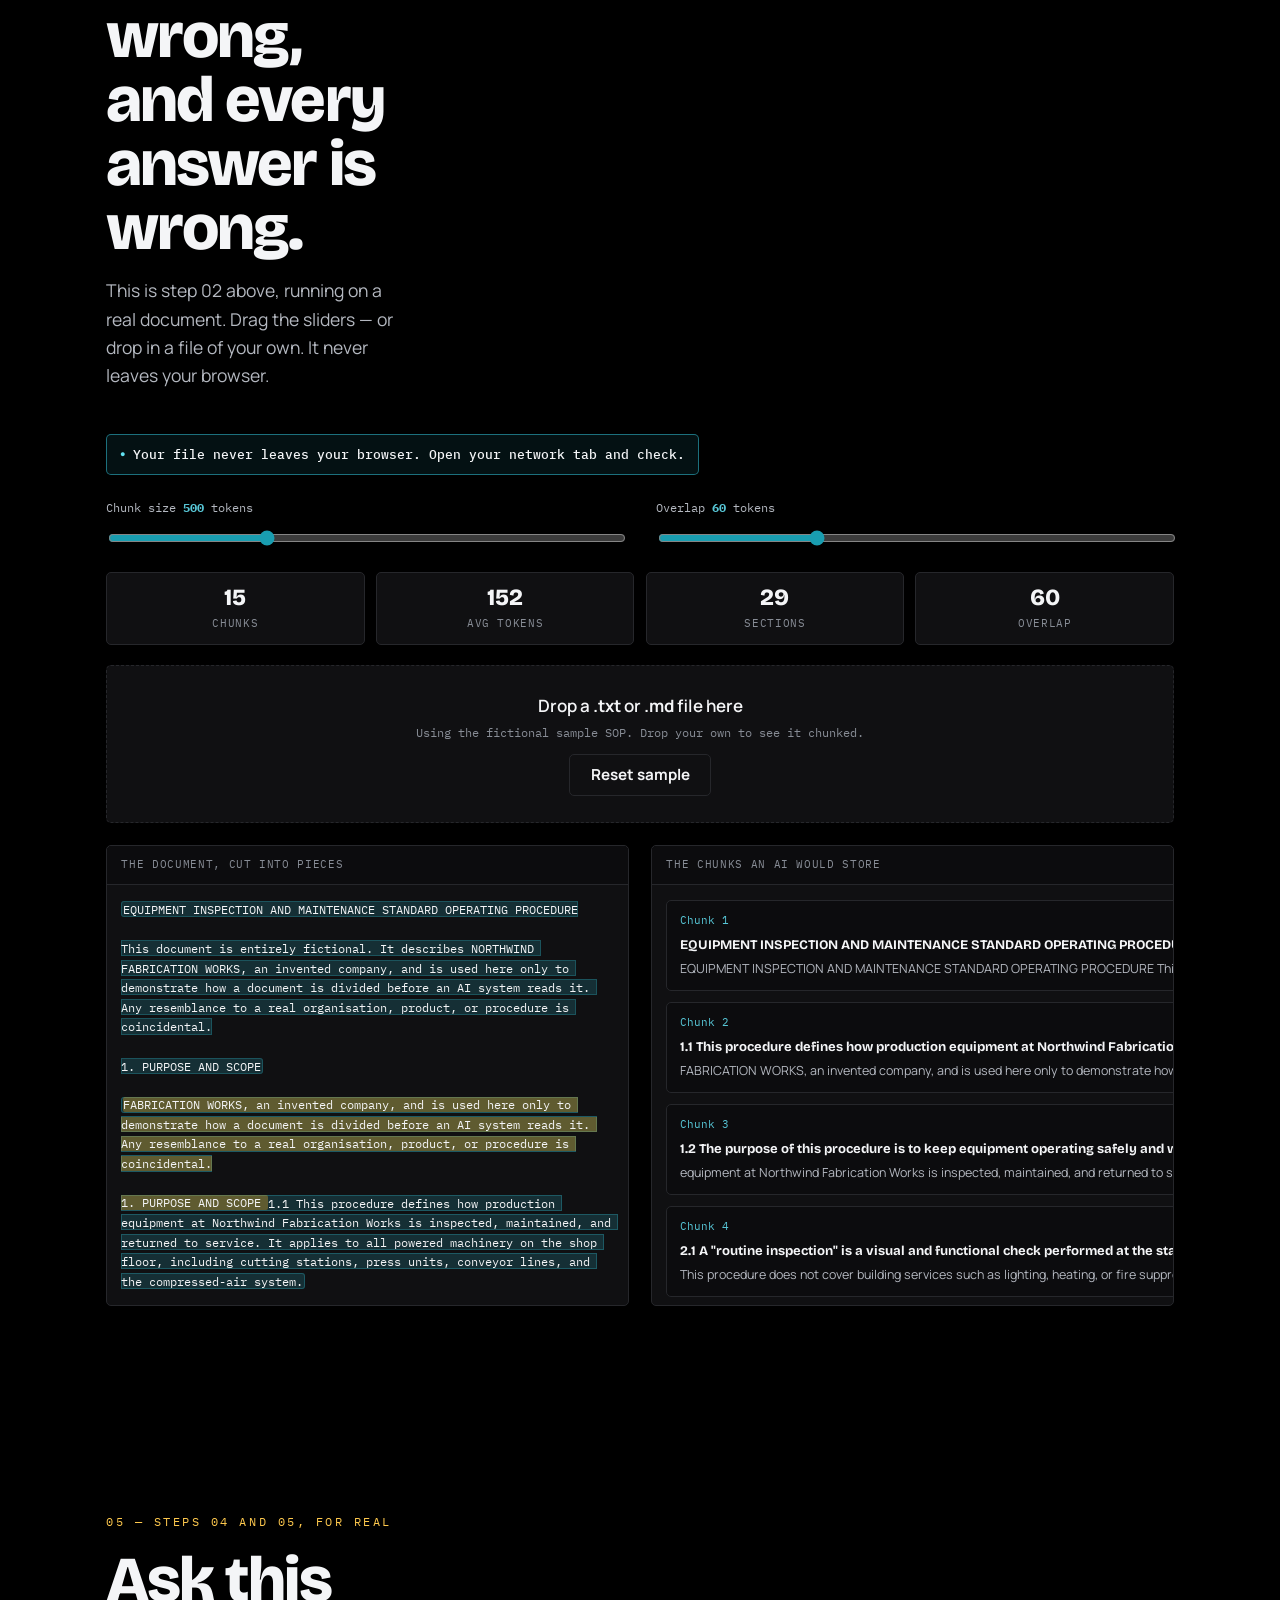
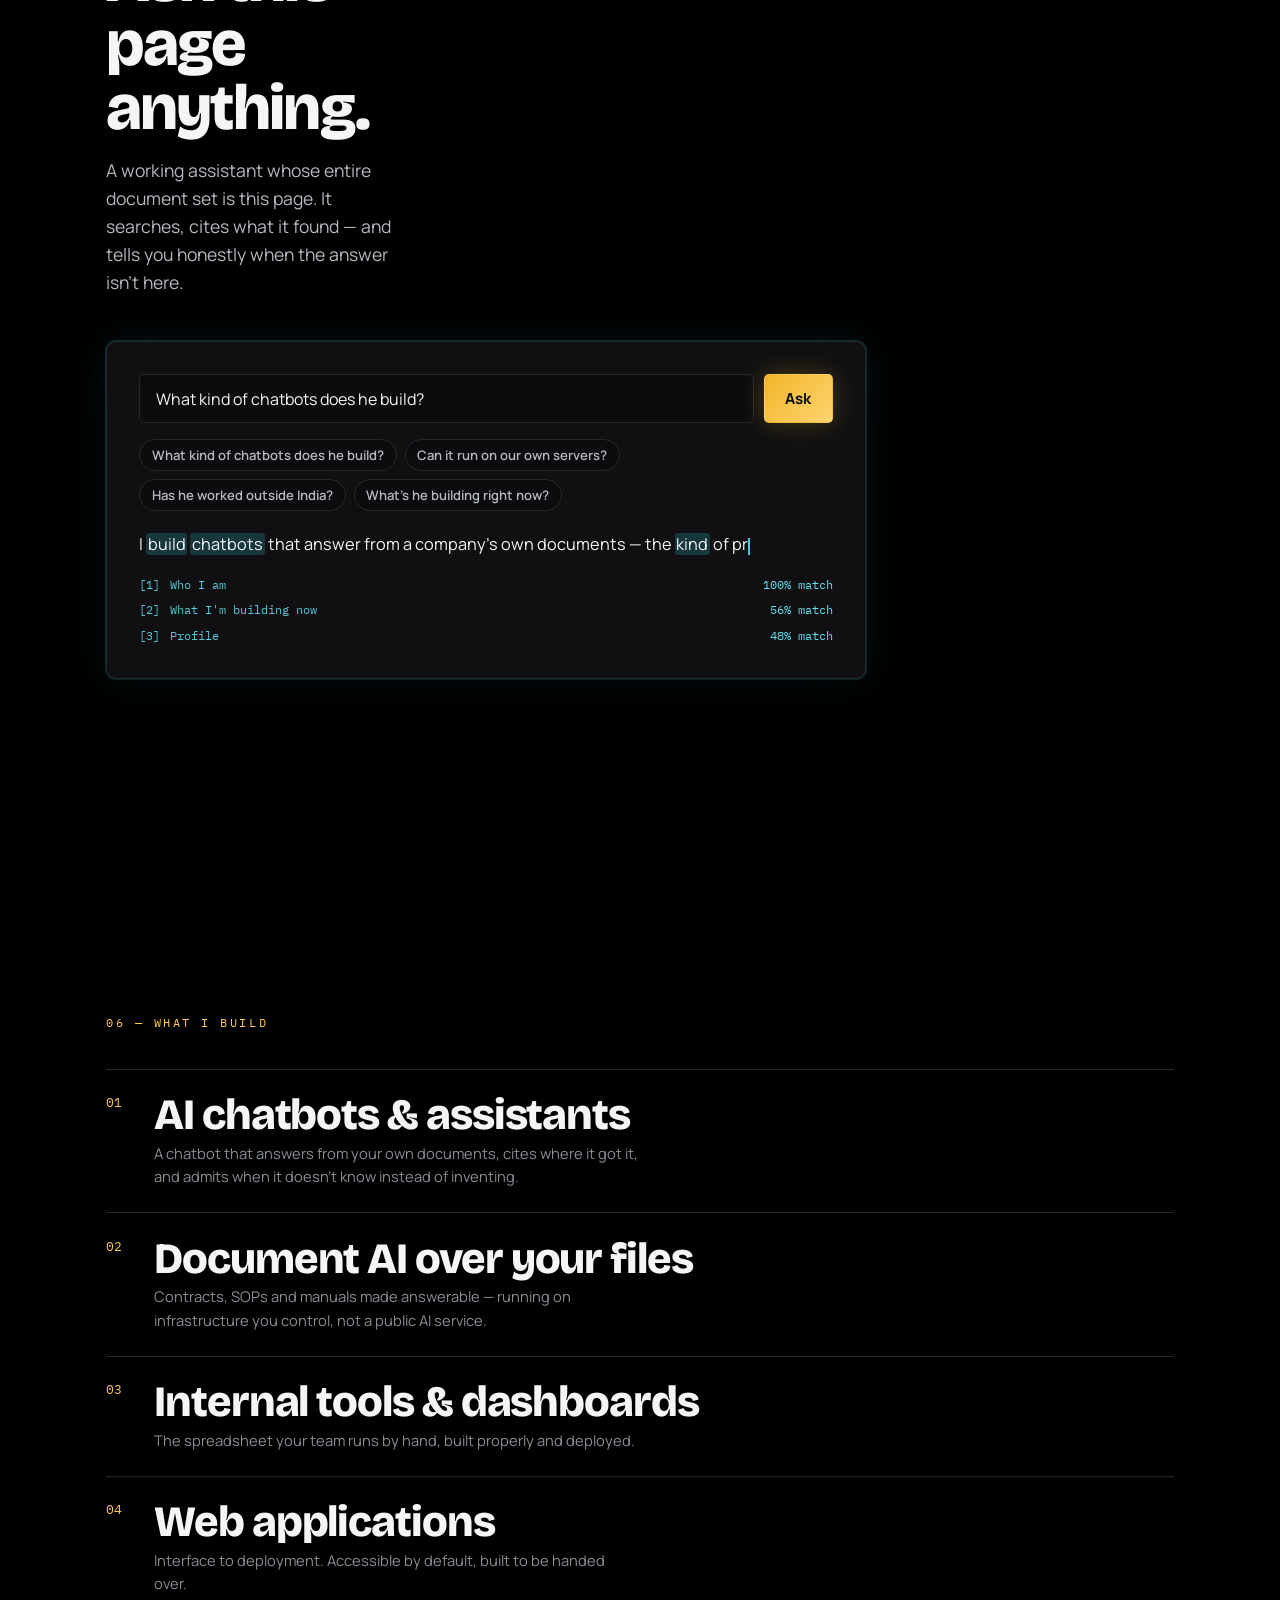
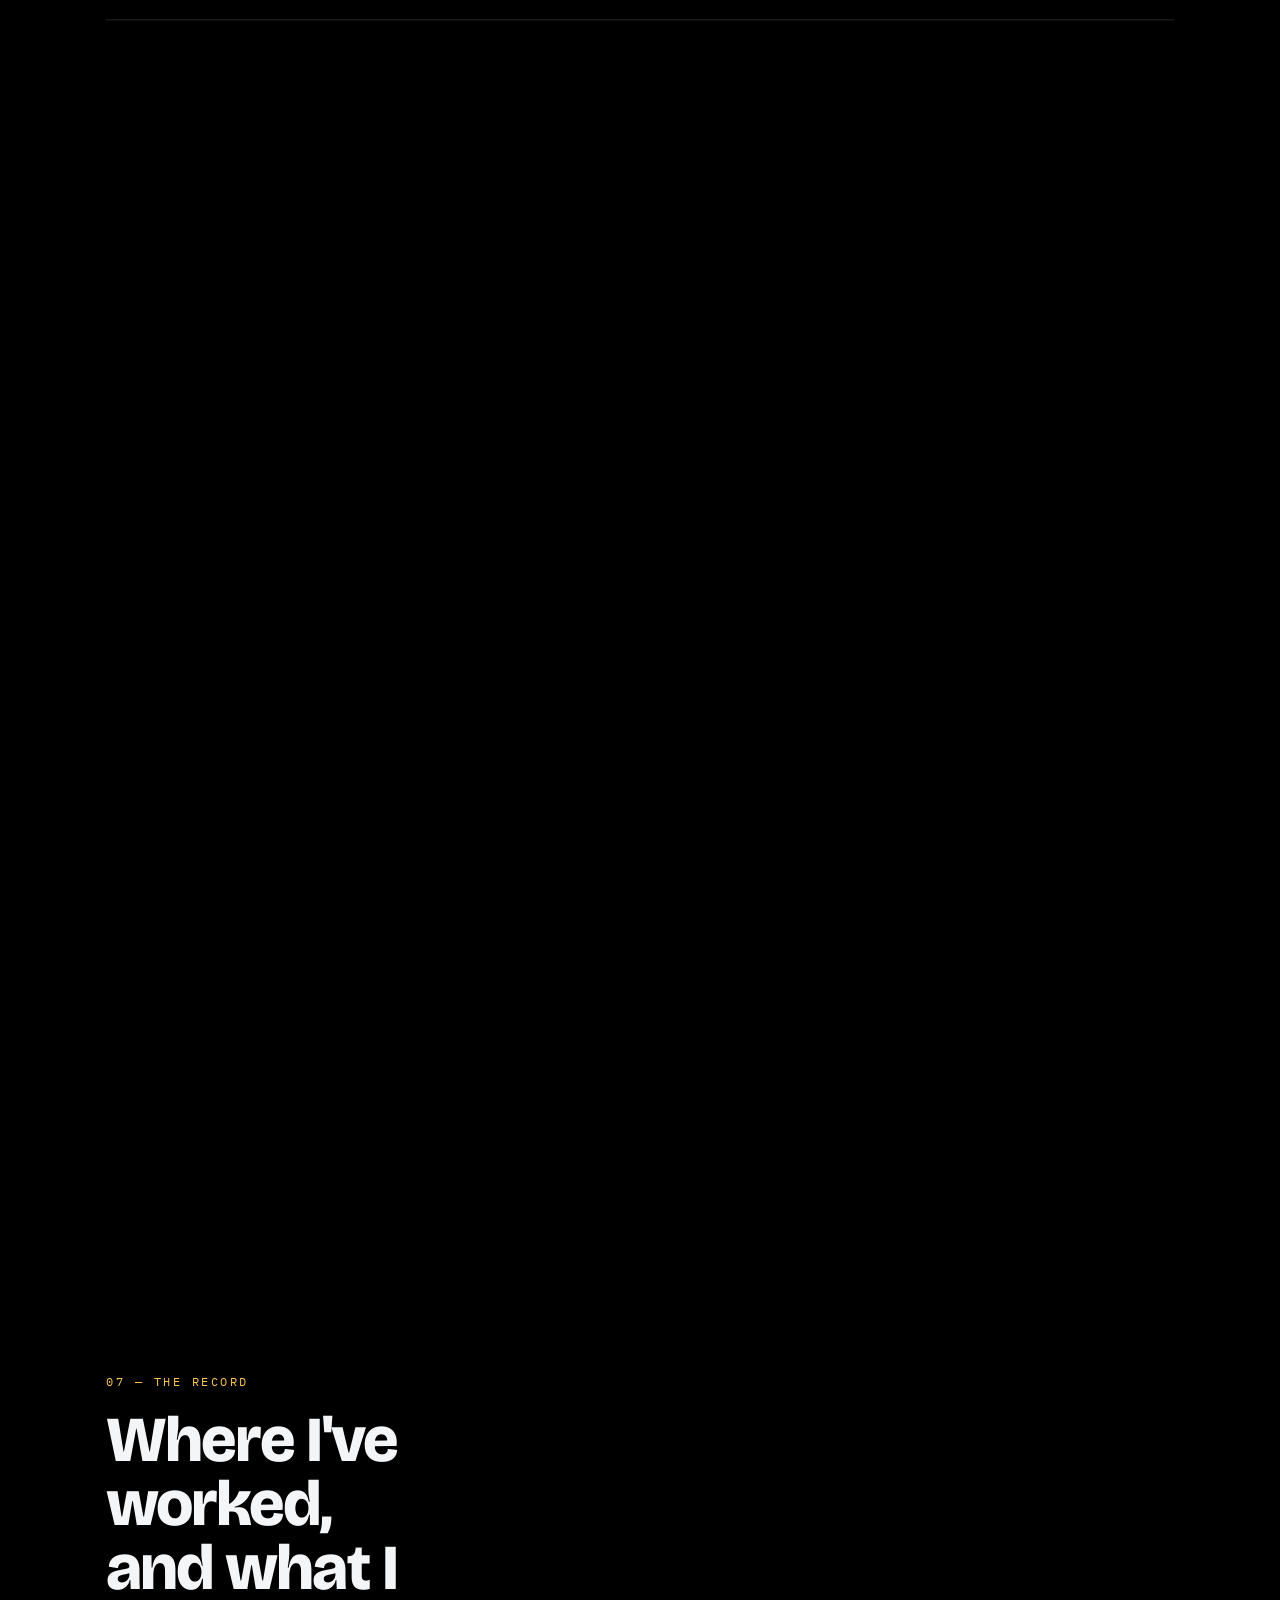
==== commit b08e89ff: "Answer the contact form in place instead of on Formspree's page Submitting used to hand the visitor " ====
--- a/index.html
+++ b/index.html
@@ -12,7 +12,7 @@
   <link rel="preconnect" href="https://fonts.gstatic.com" crossorigin />
   <link href="https://fonts.googleapis.com/css2?family=Bricolage+Grotesque:opsz,wght@12..96,700;12..96,800&family=Manrope:wght@300;400;600&family=IBM+Plex+Mono:wght@400;500&display=swap" rel="stylesheet" />
 
-  <link rel="stylesheet" href="styles.css?v=42" />
+  <link rel="stylesheet" href="styles.css?v=43" />
 </head>
 <body>
   <!-- Film grain + vignette over the whole film -->
@@ -60,8 +60,8 @@
 
   <footer class="footer" id="footer"></footer>
 
-  <script src="main.js?v=42" defer></script>
-  <script src="sandbox-ask.js?v=42" defer></script>
-  <script src="sandbox-xray.js?v=42" defer></script>
+  <script src="main.js?v=43" defer></script>
+  <script src="sandbox-ask.js?v=43" defer></script>
+  <script src="sandbox-xray.js?v=43" defer></script>
 </body>
 </html>
--- a/styles.css
+++ b/styles.css
@@ -1157,3 +1157,47 @@
   color: var(--body);
 }
 .form-fallback a { color: var(--gold-text); }
+
+/* The reply after a message is sent. It takes the form's place, so a sent
+   message never leaves an empty form sitting there inviting a second one. */
+.form-sent {
+  border: 1px solid rgba(var(--gold-rgb), 0.35);
+  border-left: 2px solid var(--gold);
+  border-radius: var(--radius);
+  background: linear-gradient(180deg, rgba(var(--gold-rgb), 0.07), transparent);
+  padding: clamp(16px, 3vw, 24px);
+  animation: sent-in 0.45s cubic-bezier(0.16, 1, 0.3, 1) both;
+}
+@keyframes sent-in {
+  from { opacity: 0; transform: translateY(10px); }
+  to   { opacity: 1; transform: none; }
+}
+.form-sent-head {
+  font-family: var(--font-head);
+  font-weight: 700;
+  font-size: clamp(1.1rem, 2.4vw, 1.4rem);
+  color: var(--ink);
+  letter-spacing: -0.02em;
+  margin: 0 0 0.4rem;
+}
+.form-sent-head::before {
+  content: "✓";
+  color: var(--gold);
+  margin-right: 0.45em;
+  font-weight: 400;
+}
+.form-sent-body {
+  margin: 0;
+  color: var(--body);
+  font-size: 0.94rem;
+  line-height: 1.6;
+  max-width: 48ch;
+}
+.form-sent-body a { color: var(--gold-text); }
+
+/* The submit button while the message is in flight. */
+.end-form button[type="submit"]:disabled {
+  opacity: 0.65;
+  cursor: progress;
+  transform: none;
+}
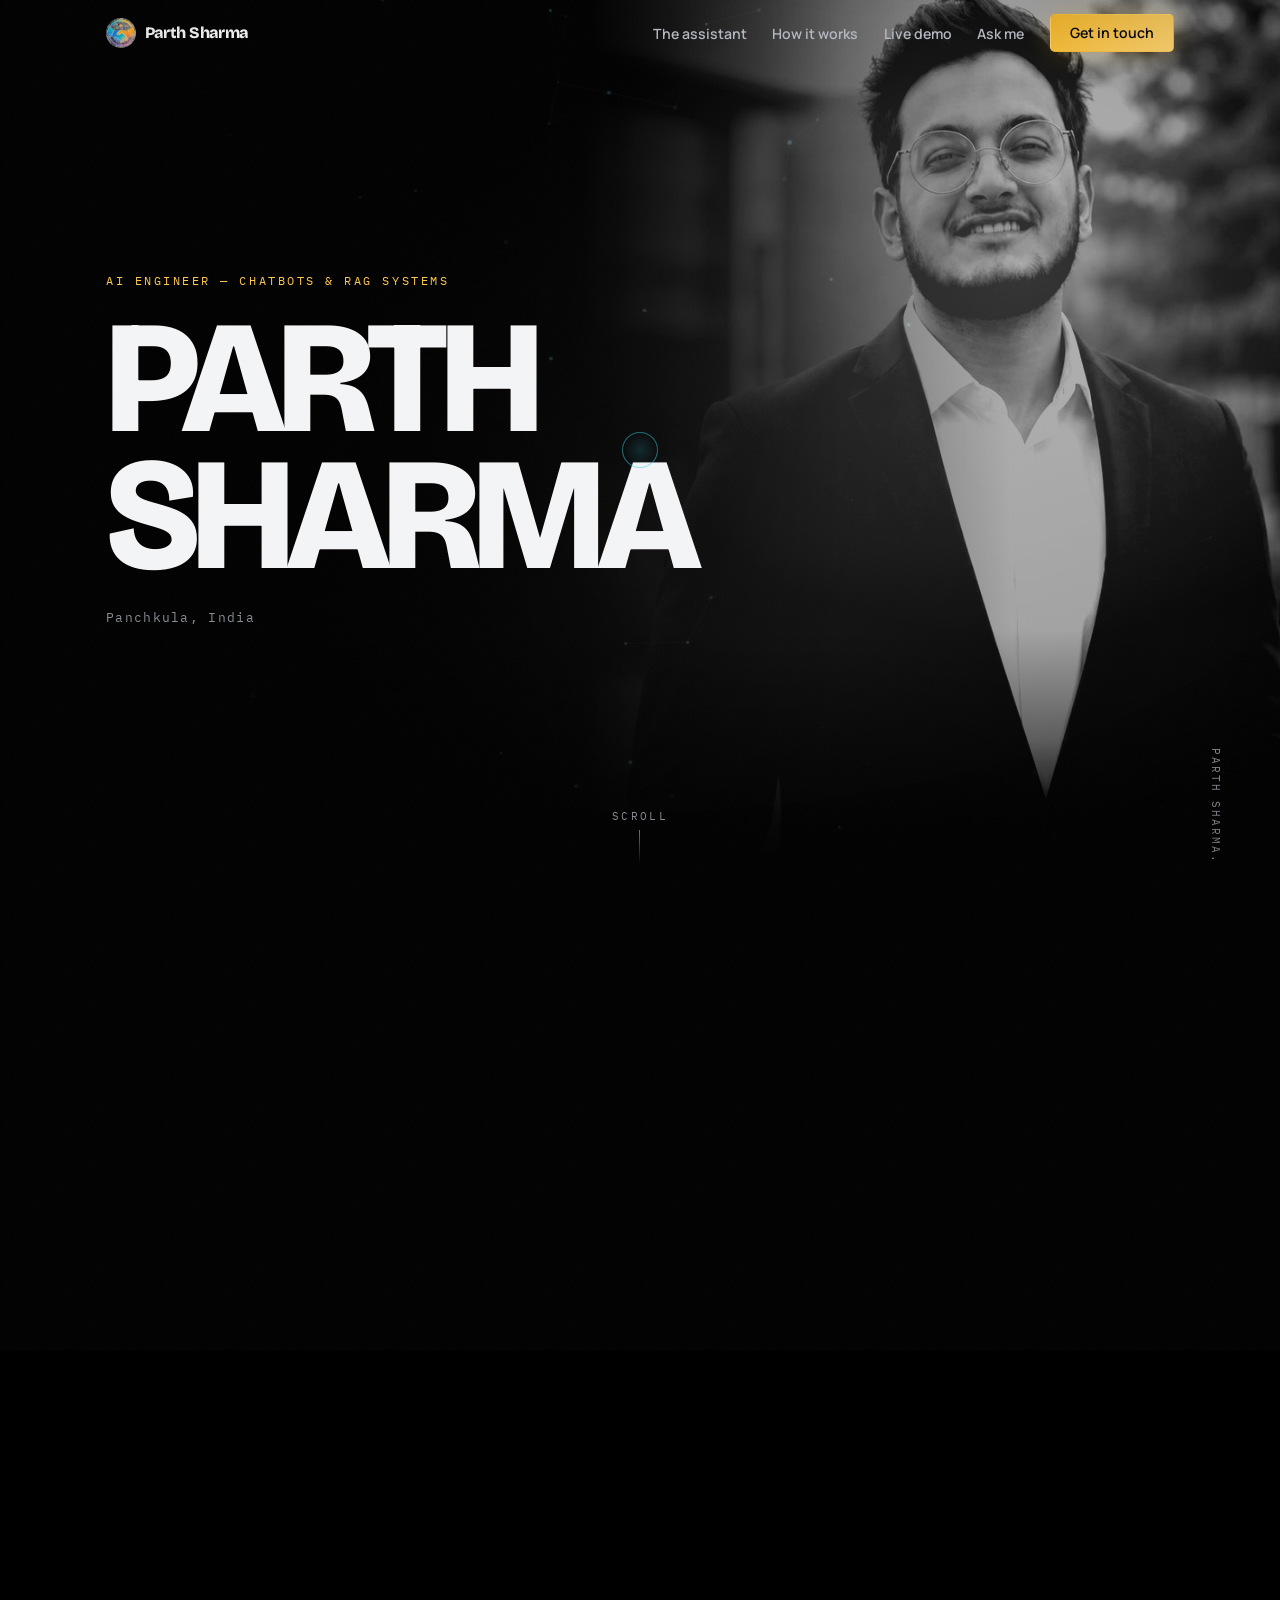
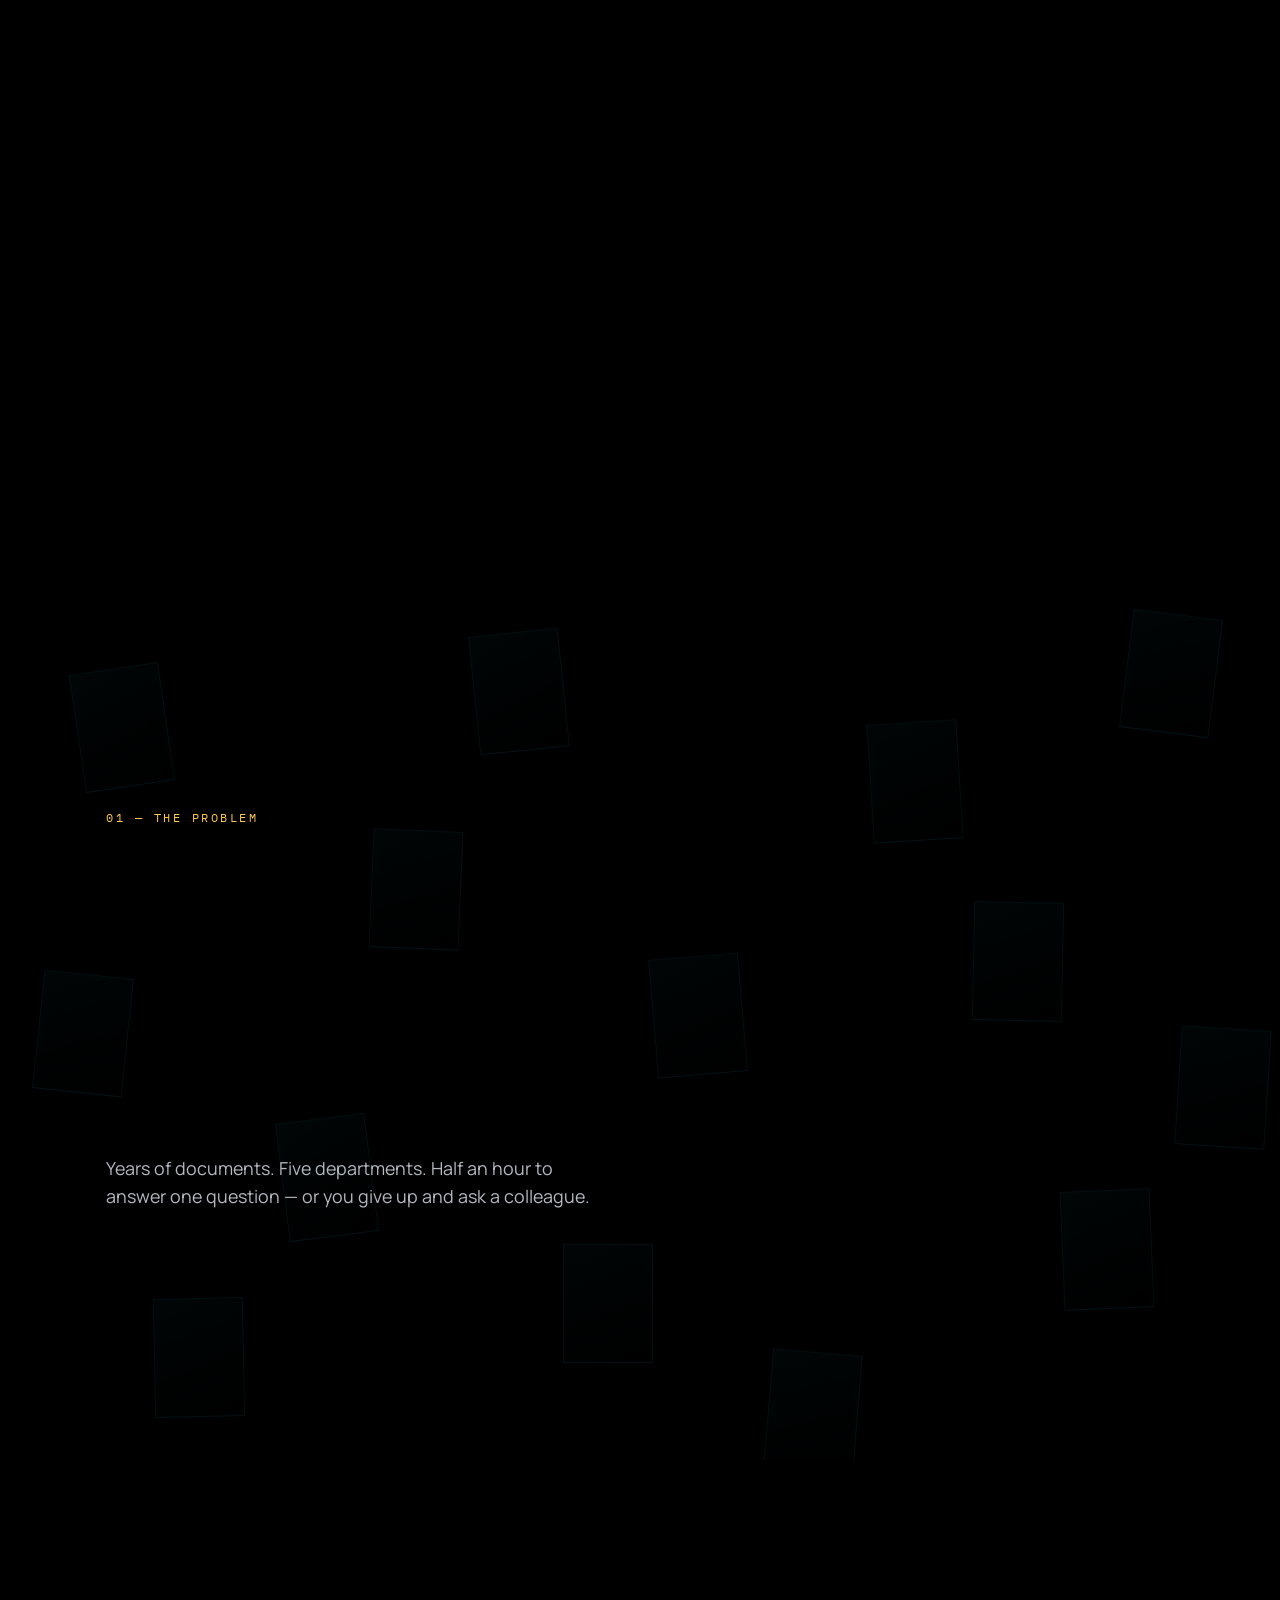
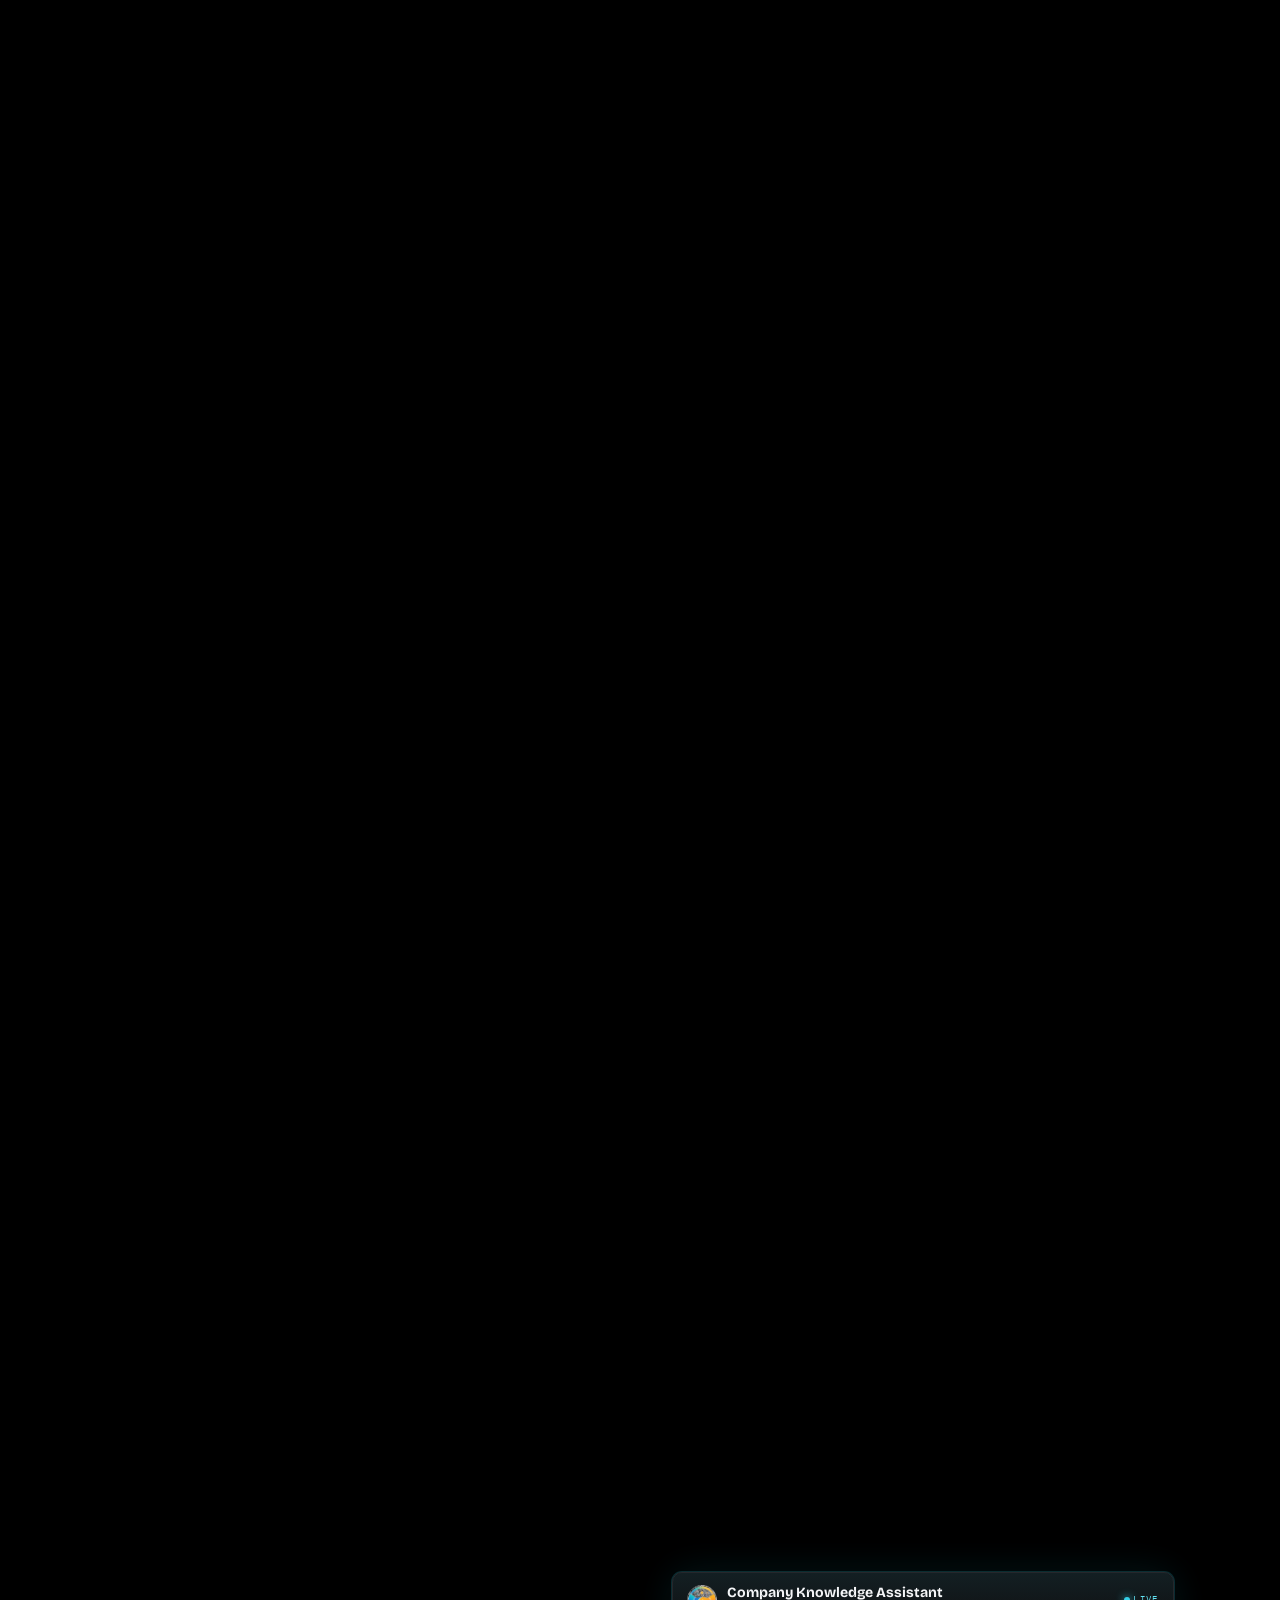
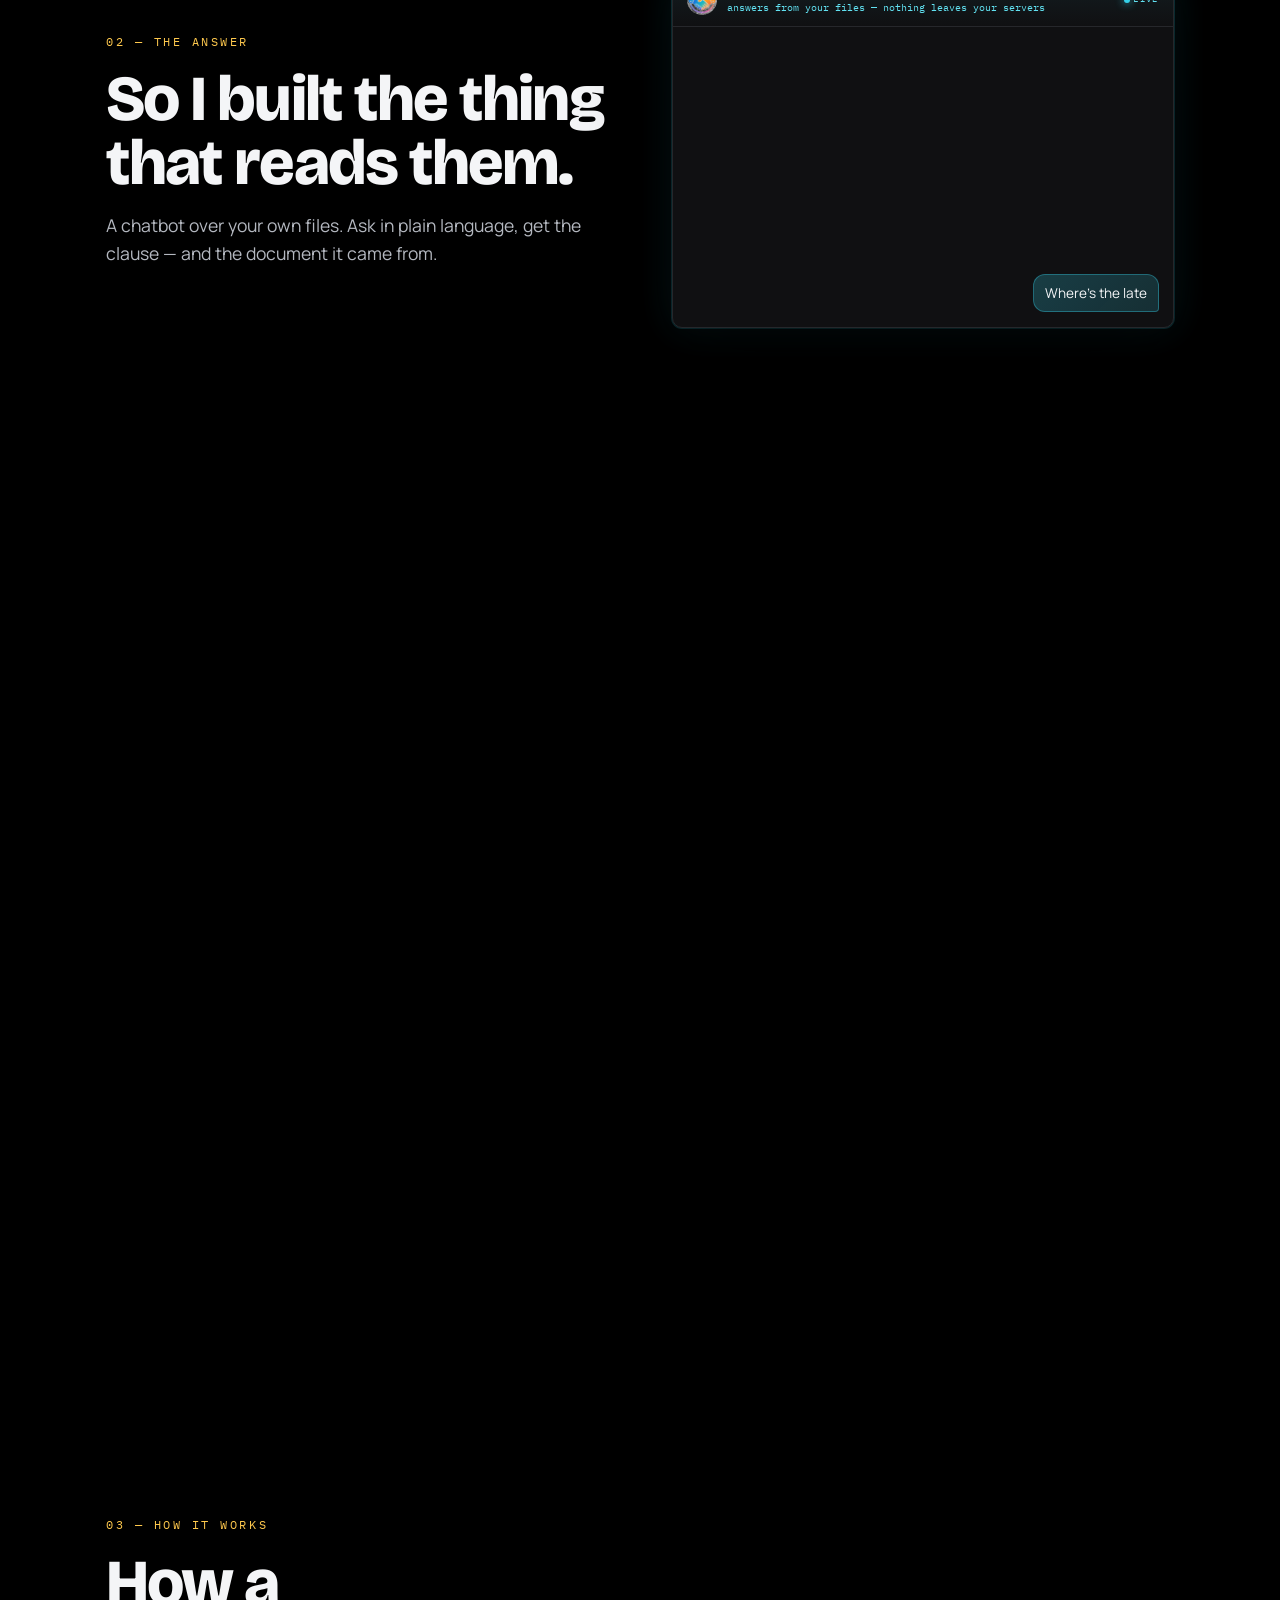
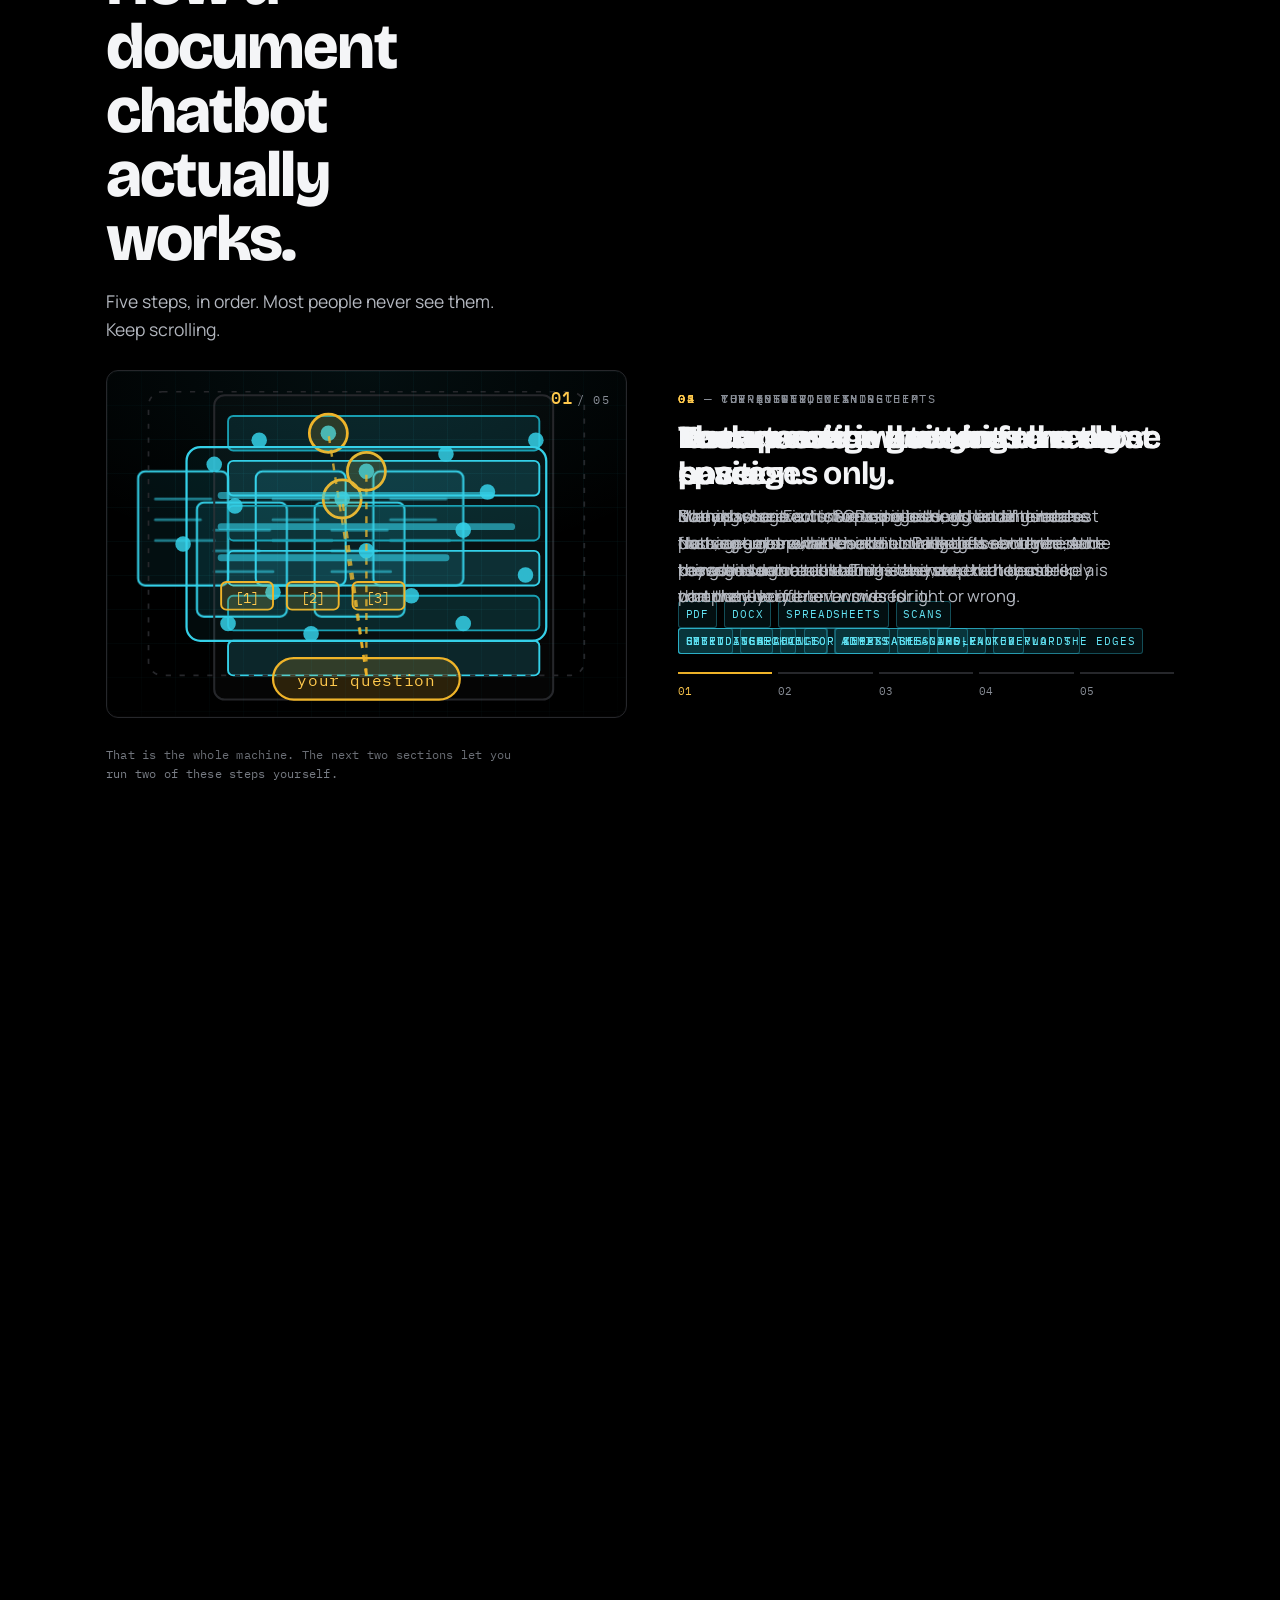
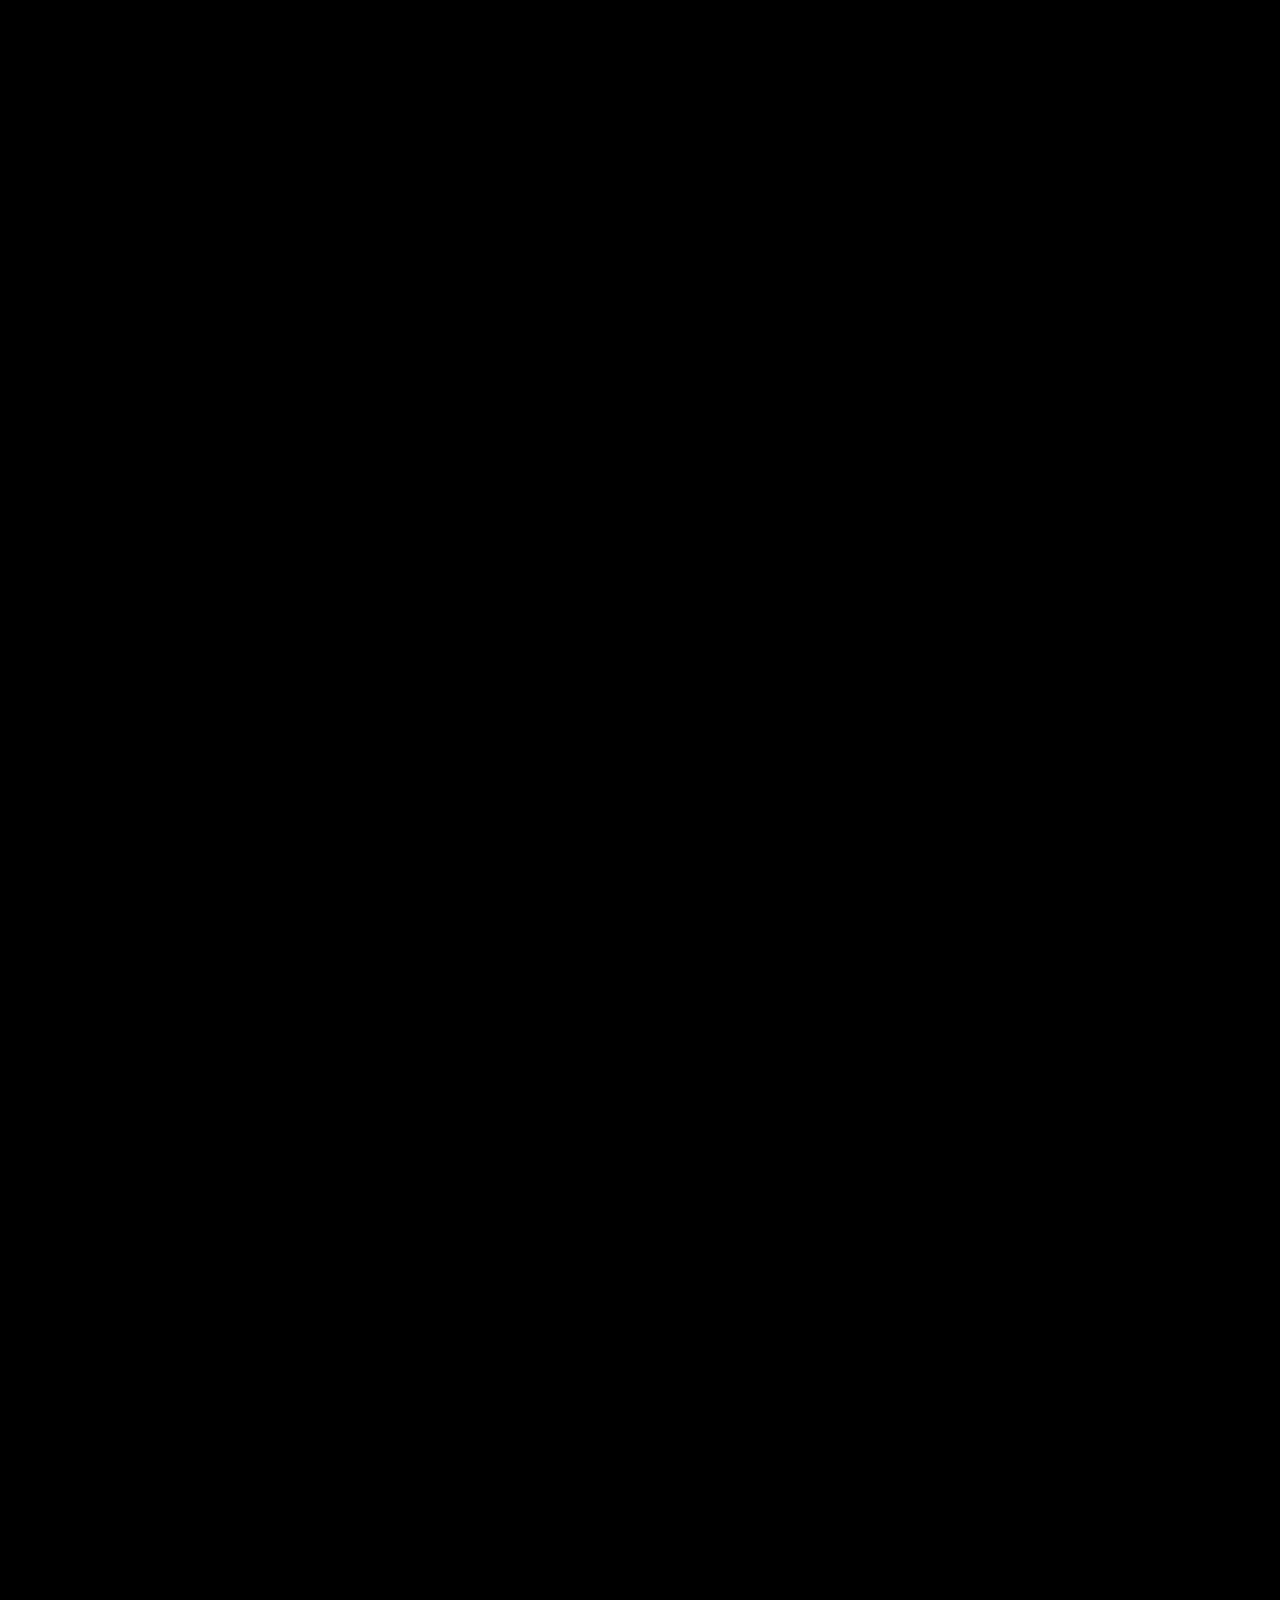
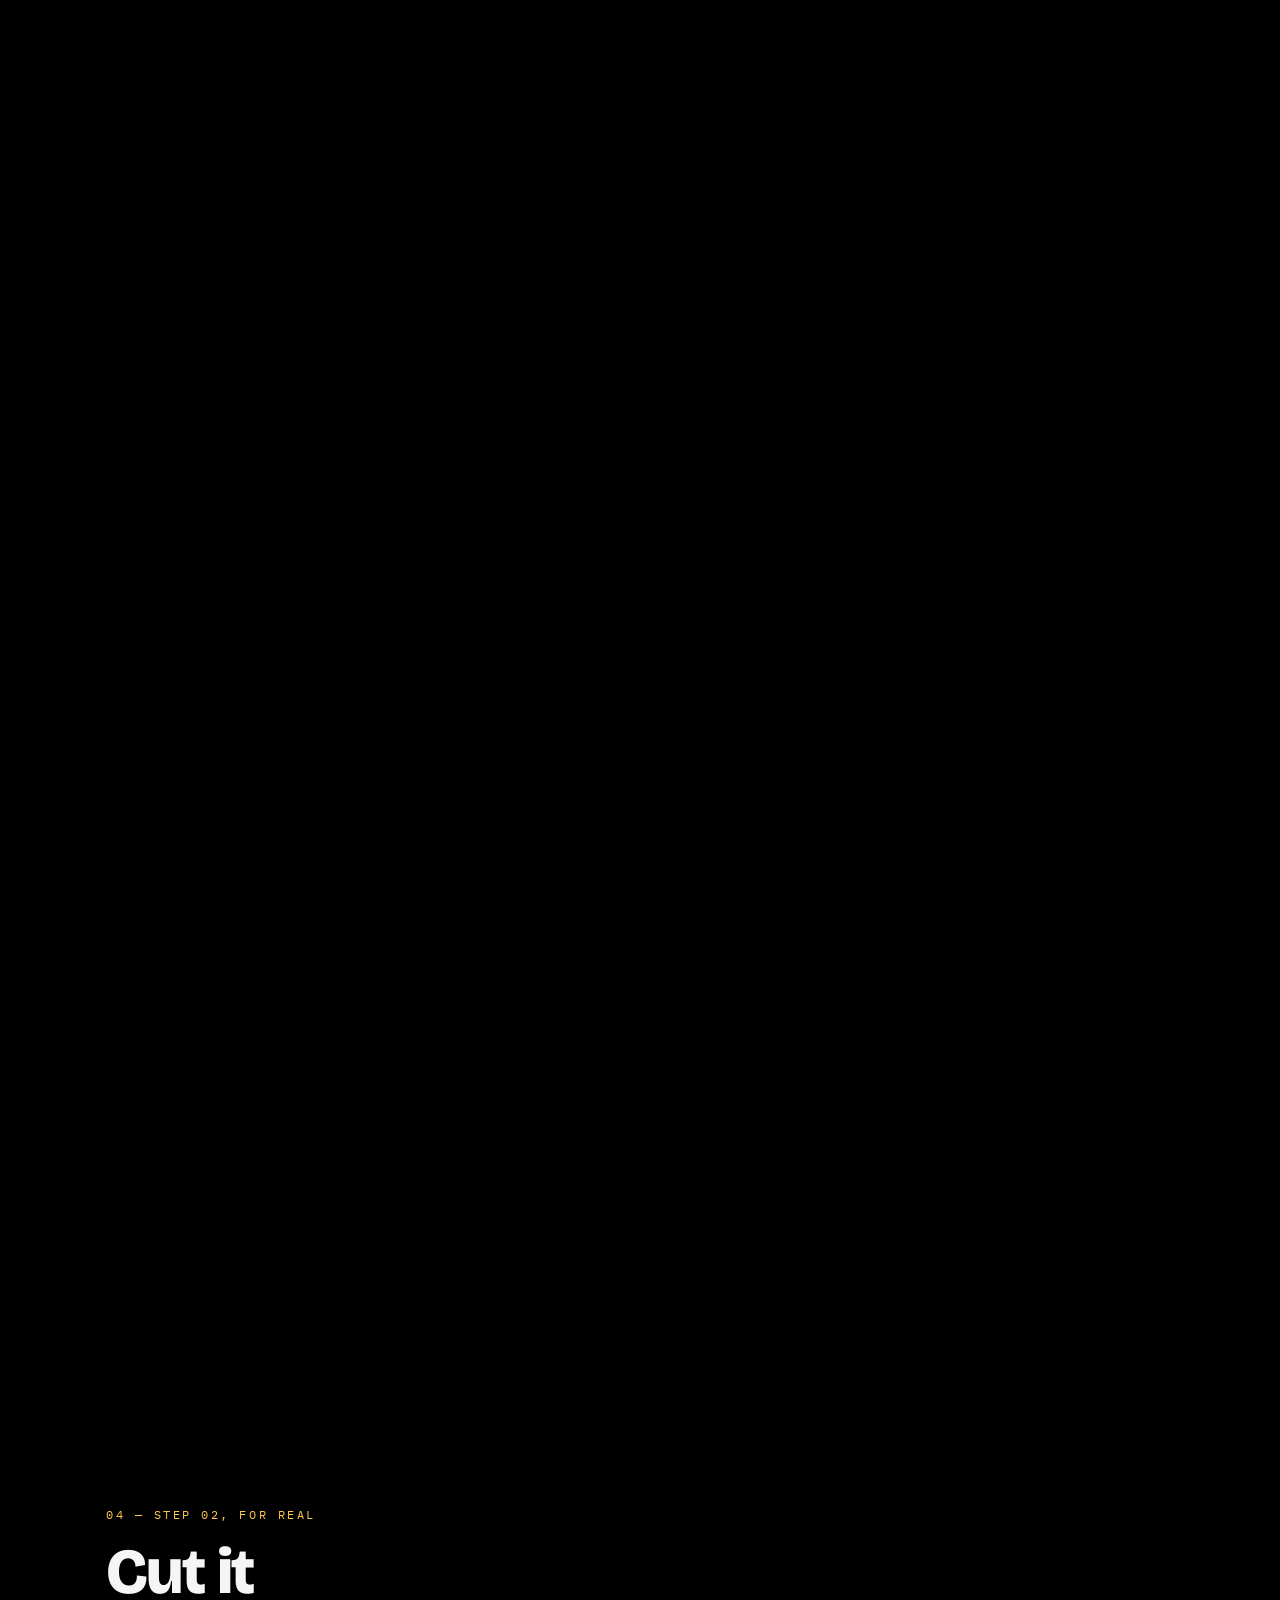
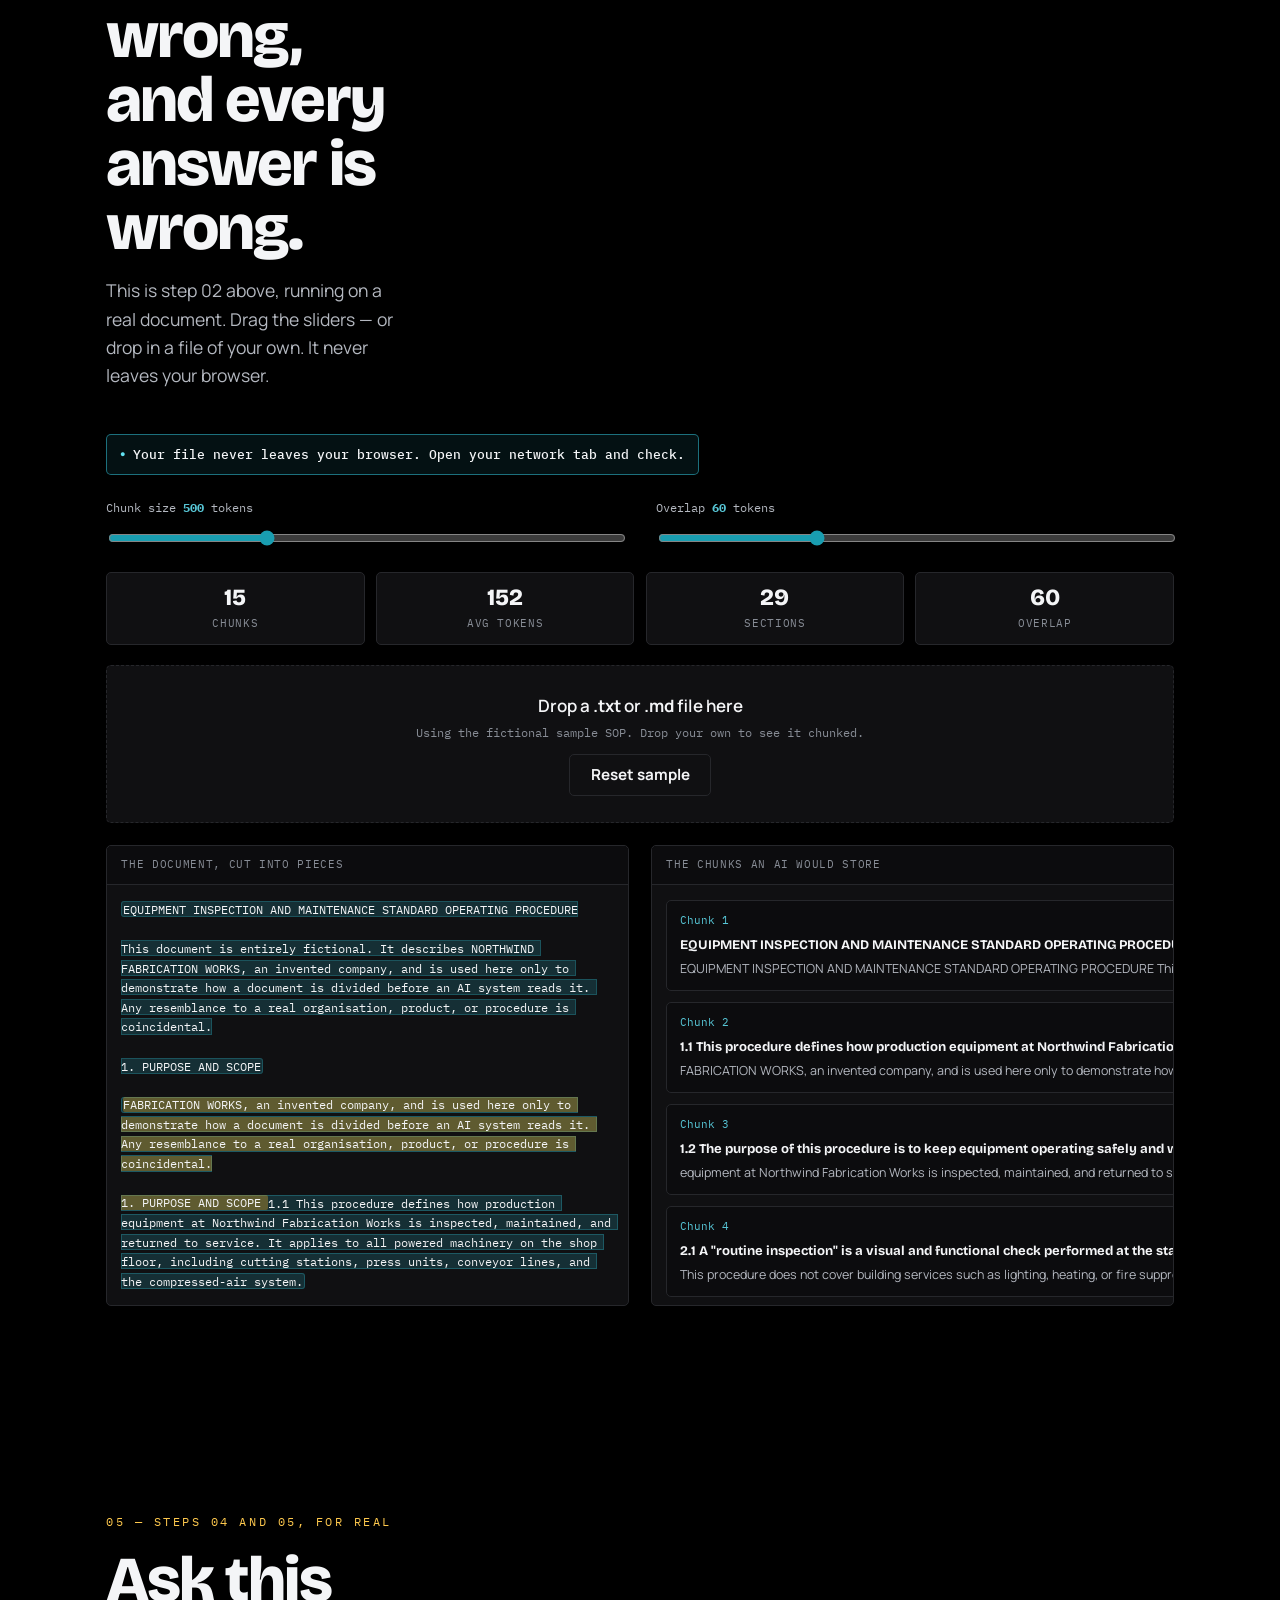
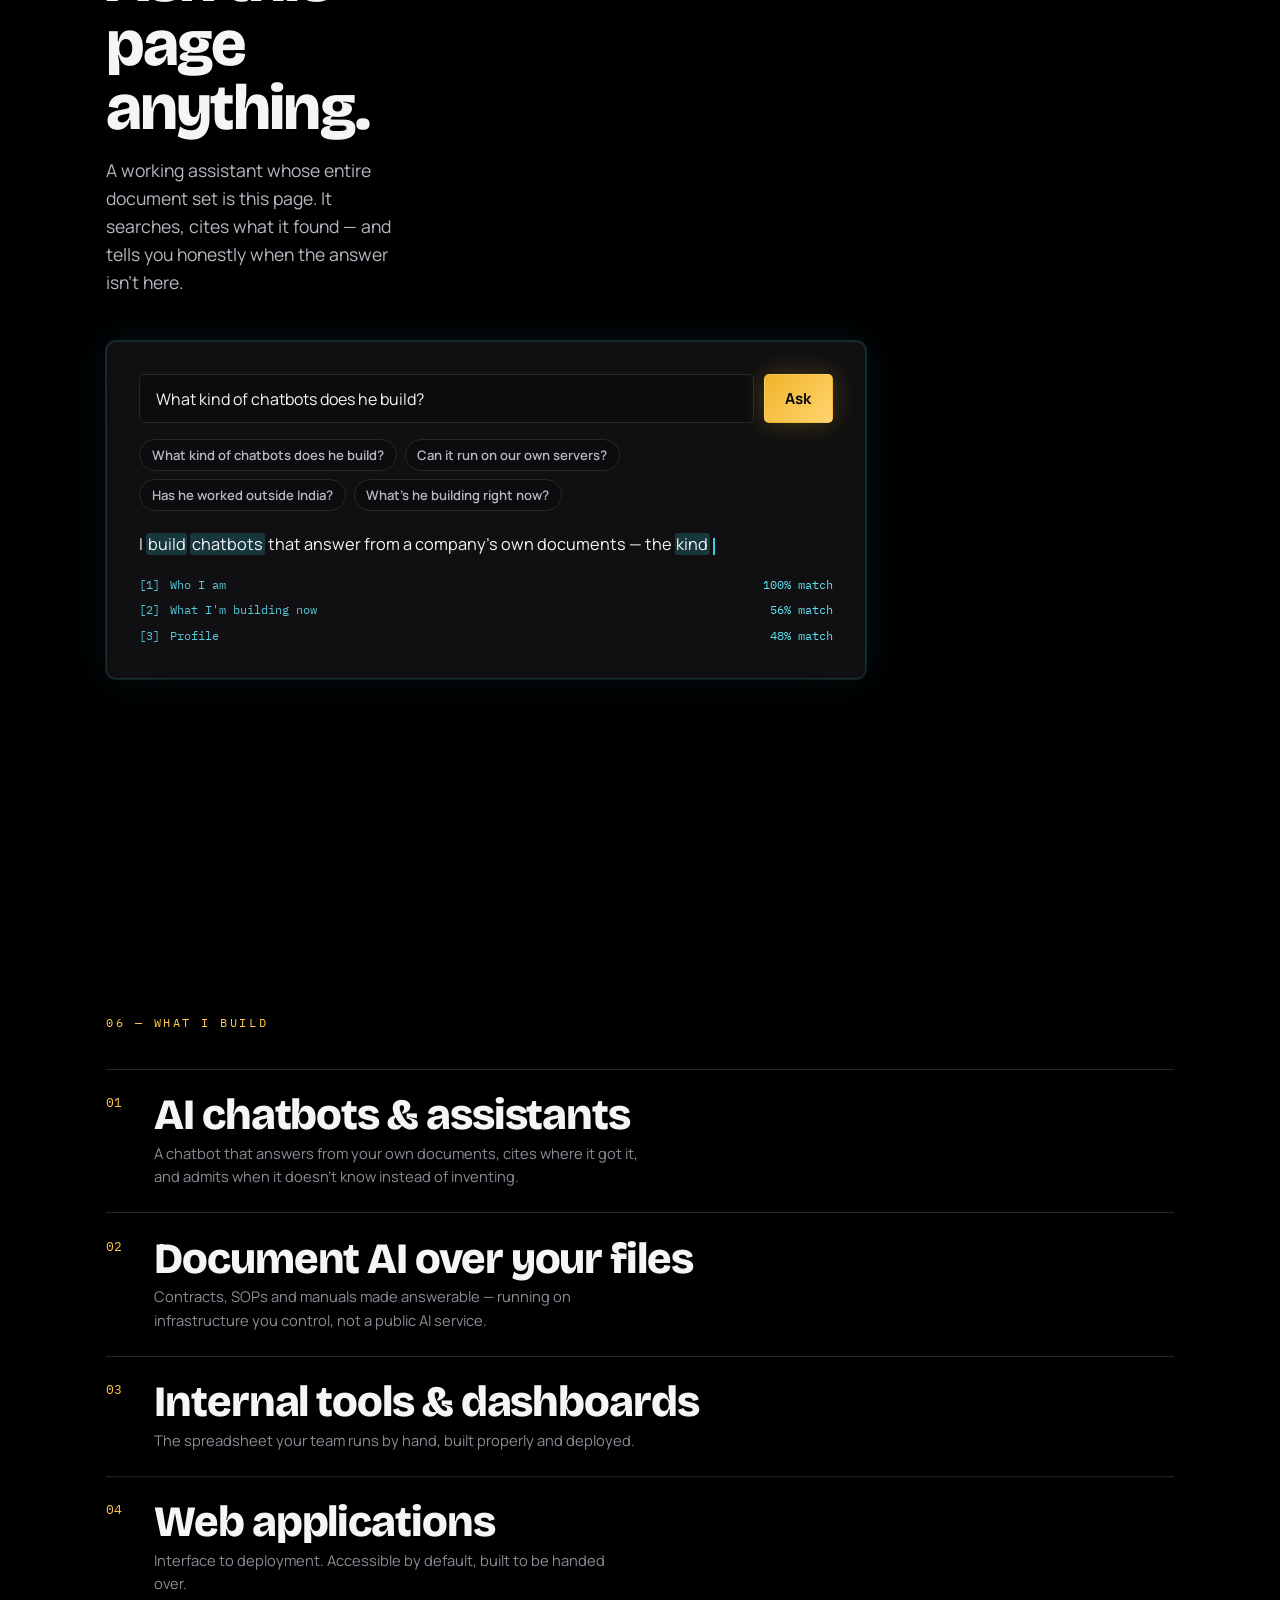
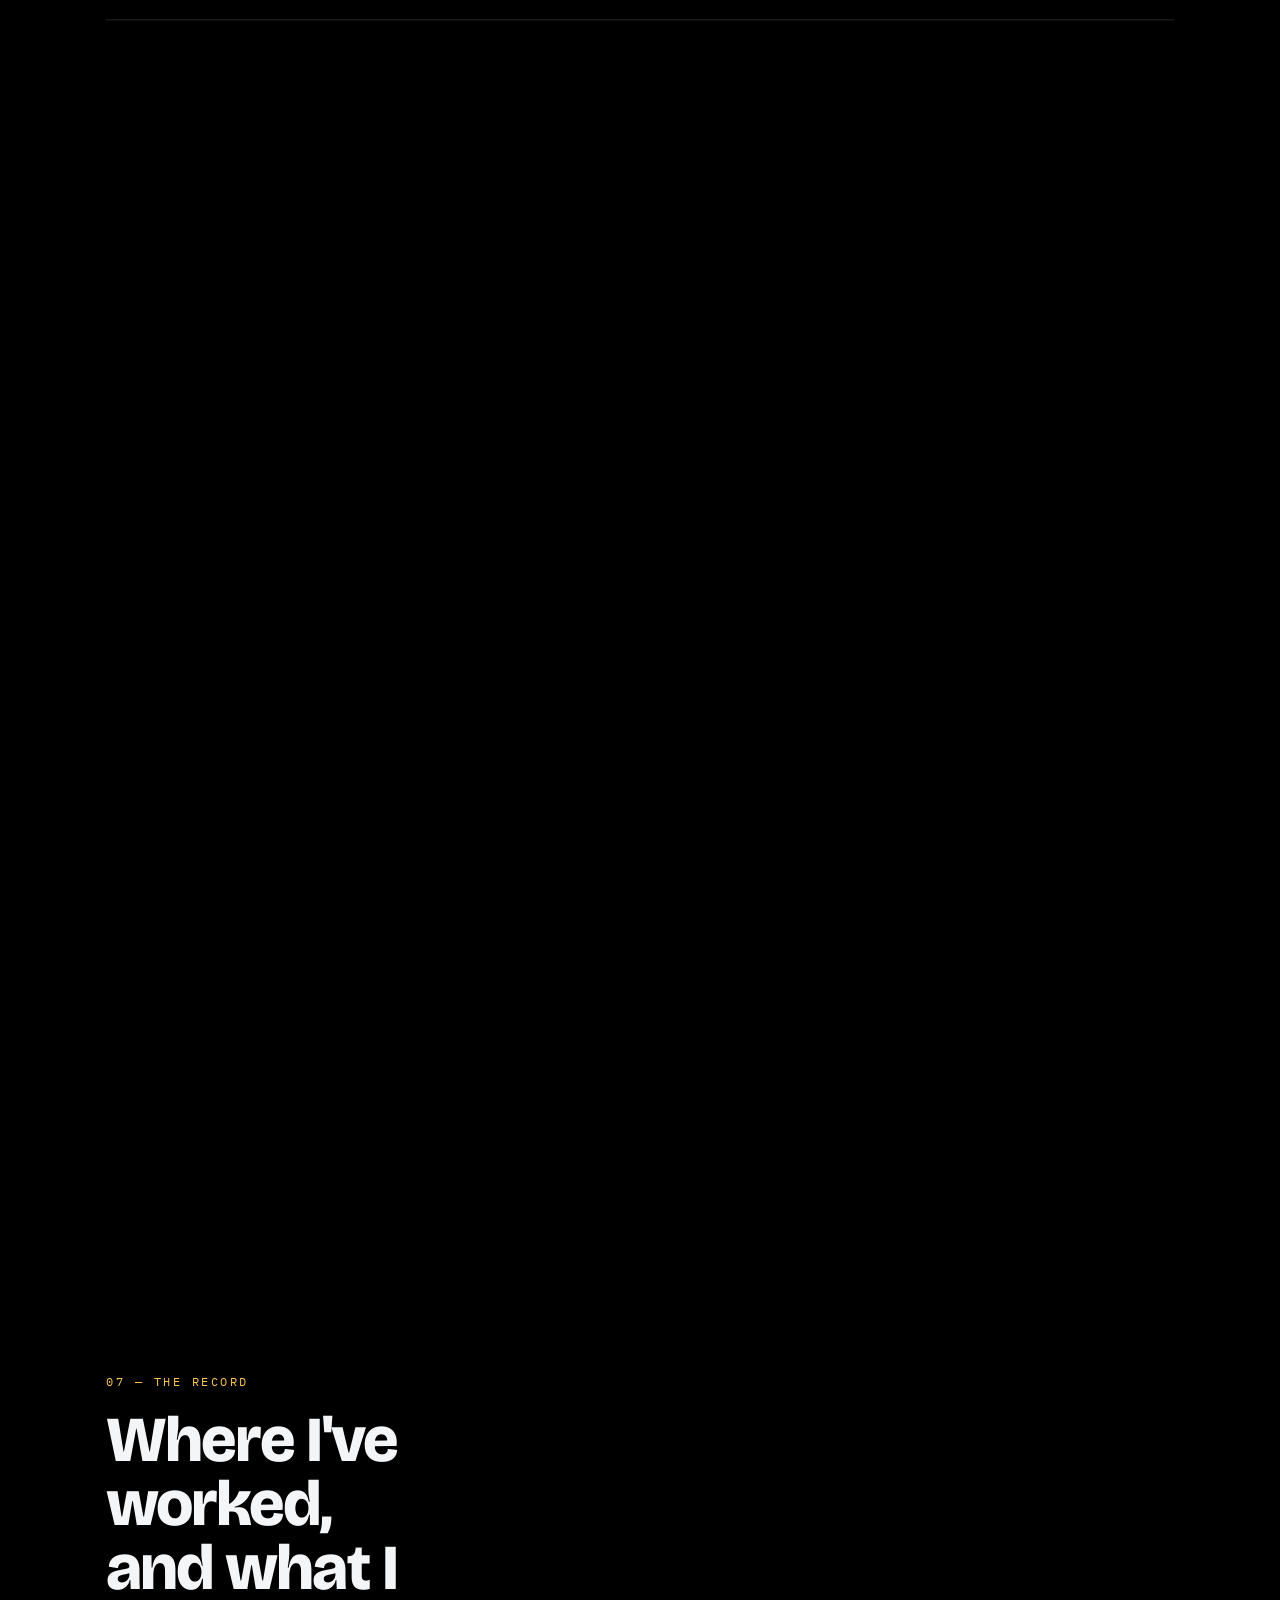
==== commit 23a9e4f0: "Add link previews, a canonical URL, a 404 page, and a lighter first paint Lighthouse put SEO at 92 a" ====
--- a/index.html
+++ b/index.html
@@ -6,13 +6,42 @@
   <title>Parth Sharma — AI Engineer, Chatbots &amp; Document AI</title>
   <meta name="description" content="I build chatbots that answer from your own documents — and cite the file every answer came from. Document AI, internal tools and web applications, running on infrastructure you control." />
 
+  <link rel="canonical" href="https://byparth.in/" />
   <link rel="icon" type="image/png" href="assets/favicon.png" />
 
+  <!-- Link previews: what this page looks like when someone shares it. -->
+  <meta property="og:type" content="website" />
+  <meta property="og:url" content="https://byparth.in/" />
+  <meta property="og:site_name" content="Parth Sharma" />
+  <meta property="og:title" content="Parth Sharma — AI Engineer, Chatbots &amp; Document AI" />
+  <meta property="og:description" content="I build chatbots that answer from your own documents — and cite the file every answer came from." />
+  <meta property="og:image" content="https://byparth.in/assets/og-cover.jpg" />
+  <meta property="og:image:width" content="1200" />
+  <meta property="og:image:height" content="630" />
+  <meta property="og:image:alt" content="Parth Sharma — AI Engineer, chatbots and RAG systems." />
+  <meta name="twitter:card" content="summary_large_image" />
+  <meta name="twitter:title" content="Parth Sharma — AI Engineer, Chatbots &amp; Document AI" />
+  <meta name="twitter:description" content="I build chatbots that answer from your own documents — and cite the file every answer came from." />
+  <meta name="twitter:image" content="https://byparth.in/assets/og-cover.jpg" />
+
+  <!-- The portrait is the largest thing on the first screen, so ask for it
+       early and let the browser pick the size that suits the viewport. -->
+  <link rel="preload" as="image" href="assets/parth-portrait-sm.jpg"
+        imagesrcset="assets/parth-portrait-sm.jpg 560w, assets/parth-portrait.jpg 880w"
+        imagesizes="(max-width: 760px) 100vw, 60vw" fetchpriority="high" />
+
+  <!-- Fonts load without holding up the first paint; the stylesheet starts as
+       print-only and is promoted once it arrives. display=swap means text is
+       readable in a fallback face until then. -->
   <link rel="preconnect" href="https://fonts.googleapis.com" />
   <link rel="preconnect" href="https://fonts.gstatic.com" crossorigin />
-  <link href="https://fonts.googleapis.com/css2?family=Bricolage+Grotesque:opsz,wght@12..96,700;12..96,800&family=Manrope:wght@300;400;600&family=IBM+Plex+Mono:wght@400;500&display=swap" rel="stylesheet" />
+  <link rel="stylesheet" media="print" onload="this.media='all'"
+        href="https://fonts.googleapis.com/css2?family=Bricolage+Grotesque:opsz,wght@12..96,700;12..96,800&family=Manrope:wght@300;400;600&family=IBM+Plex+Mono:wght@400;500&display=swap" />
+  <noscript>
+    <link rel="stylesheet" href="https://fonts.googleapis.com/css2?family=Bricolage+Grotesque:opsz,wght@12..96,700;12..96,800&family=Manrope:wght@300;400;600&family=IBM+Plex+Mono:wght@400;500&display=swap" />
+  </noscript>
 
-  <link rel="stylesheet" href="styles.css?v=43" />
+  <link rel="stylesheet" href="styles.css?v=44" />
 </head>
 <body>
   <!-- Film grain + vignette over the whole film -->
@@ -54,14 +83,14 @@
     <!-- ACT 7 — THE RECORD: where I've worked, education, training -->
     <section class="act act-record" id="record" data-len="120"></section>
 
-    <!-- ACT 7 — THE INVITATION -->
+    <!-- ACT 8 — THE INVITATION -->
     <section class="act act-end" id="contact" data-len="140"></section>
   </main>
 
   <footer class="footer" id="footer"></footer>
 
-  <script src="main.js?v=43" defer></script>
-  <script src="sandbox-ask.js?v=43" defer></script>
-  <script src="sandbox-xray.js?v=43" defer></script>
+  <script src="main.js?v=44" defer></script>
+  <script src="sandbox-ask.js?v=44" defer></script>
+  <script src="sandbox-xray.js?v=44" defer></script>
 </body>
 </html>
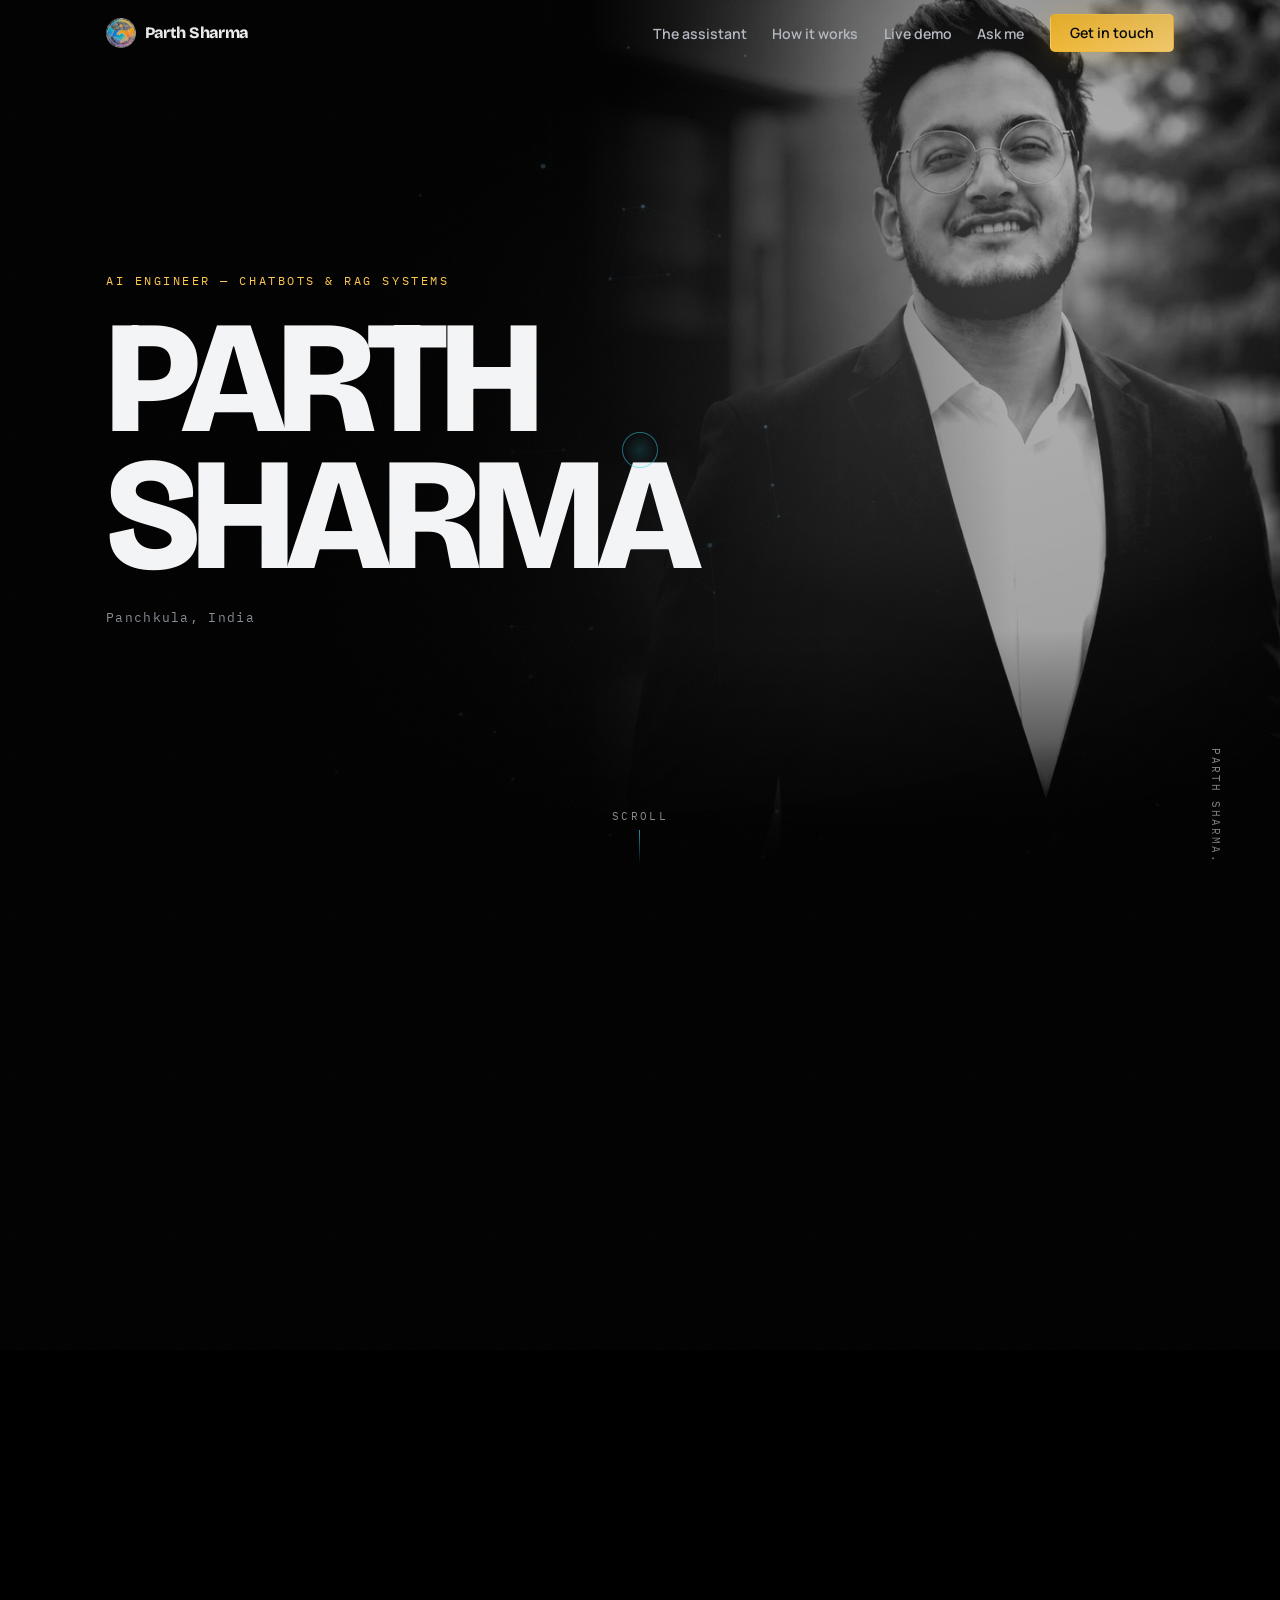
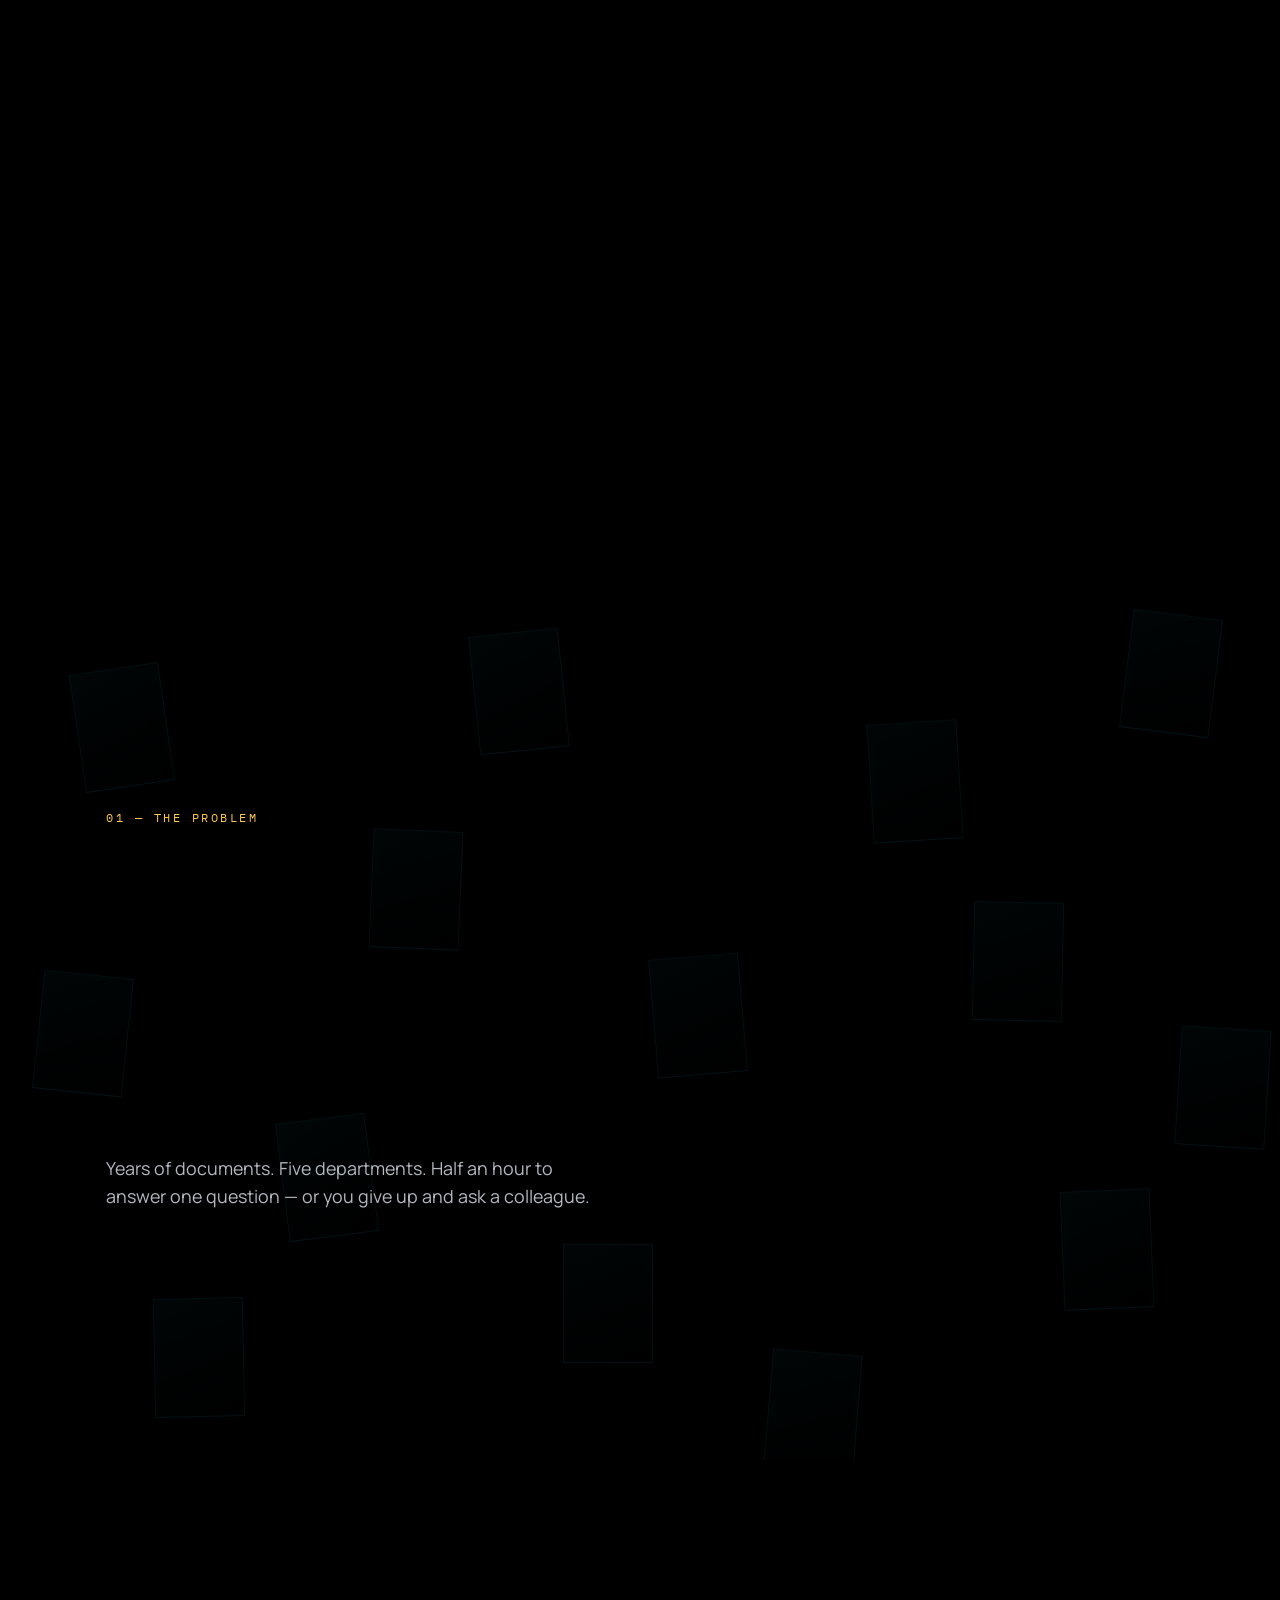
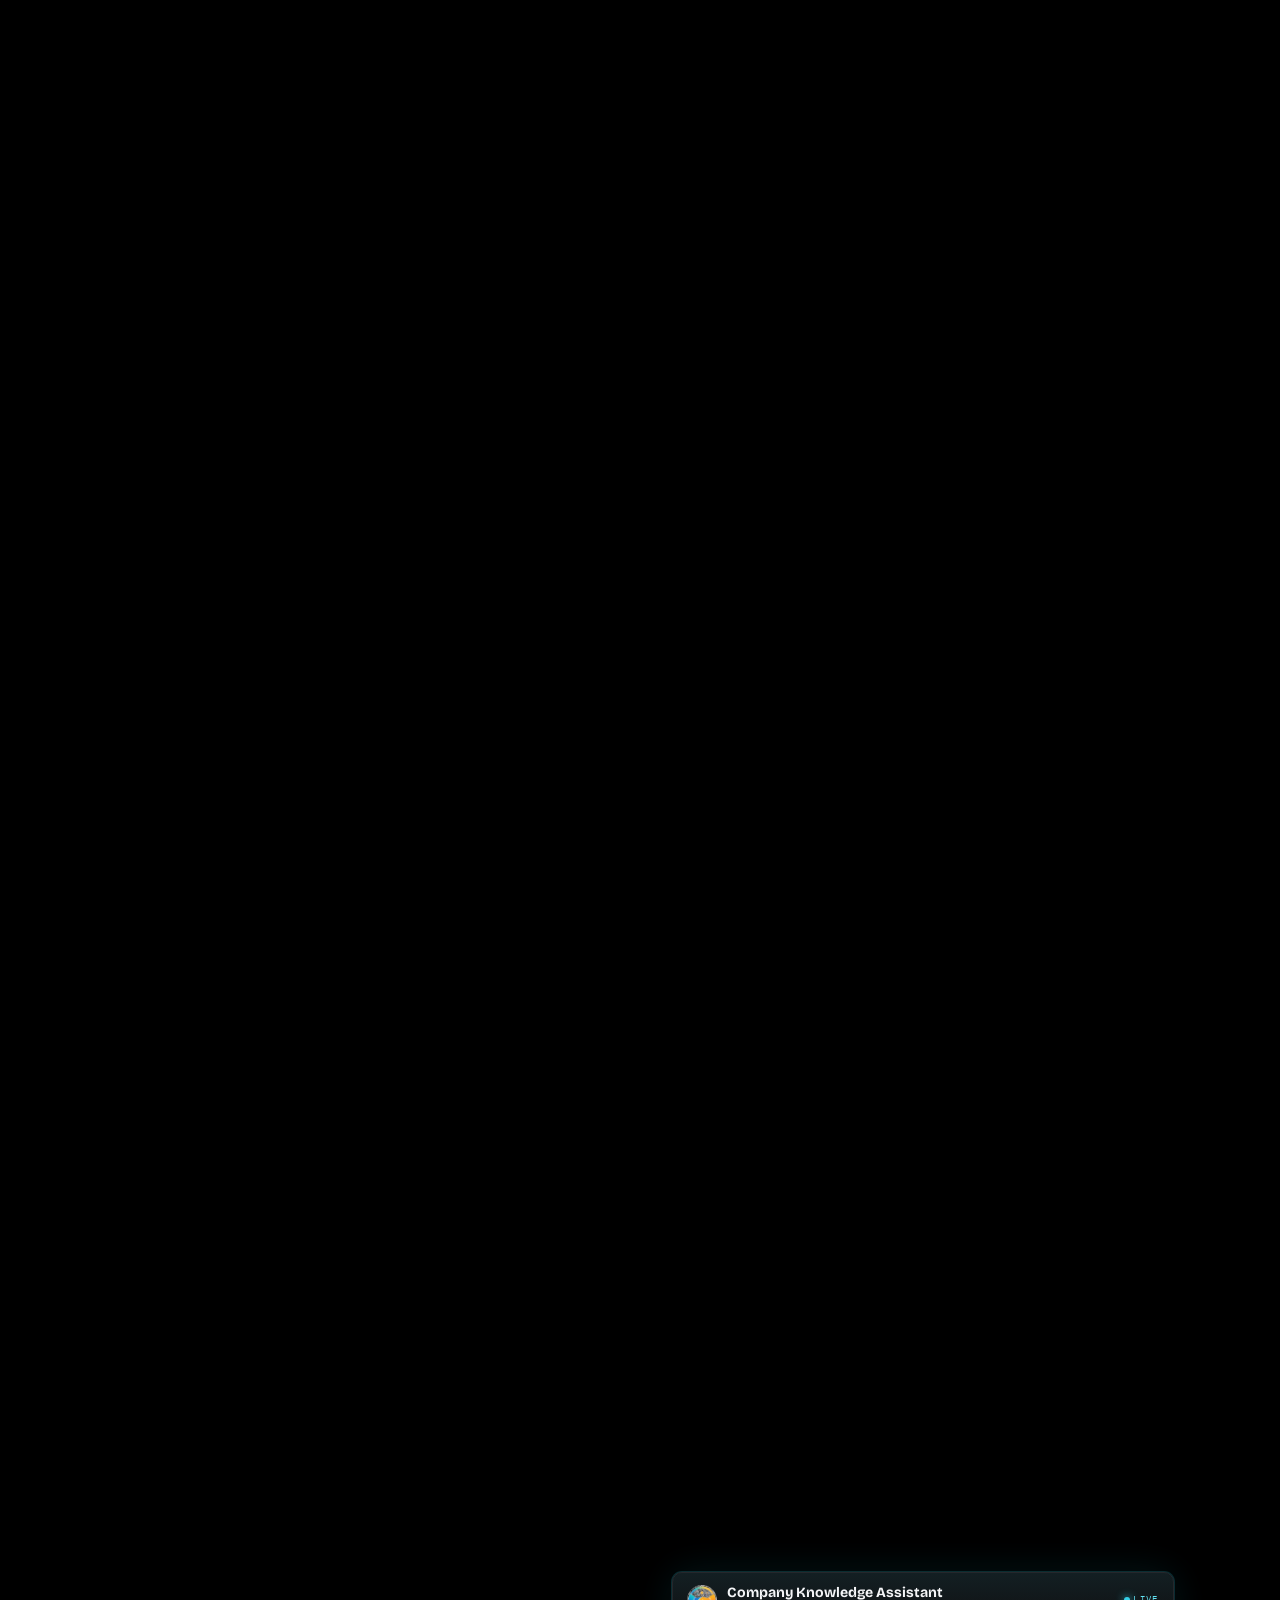
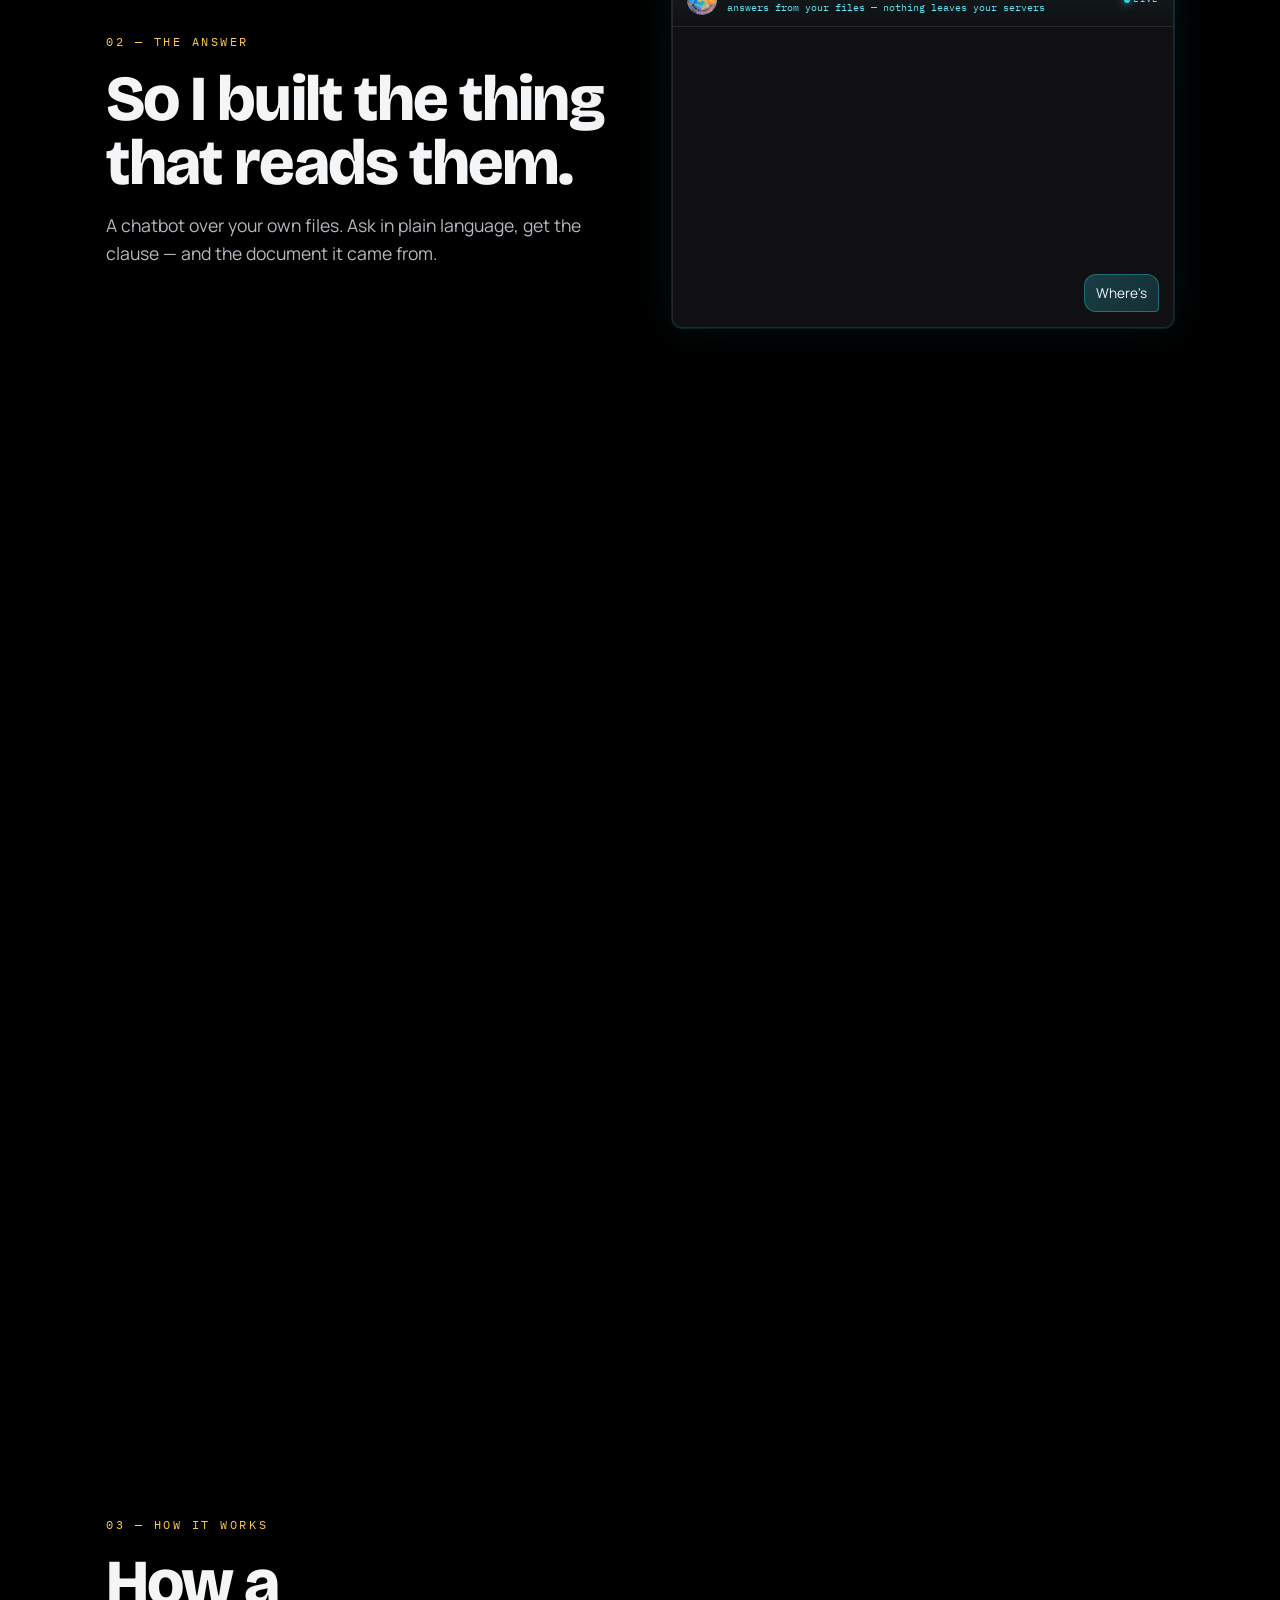
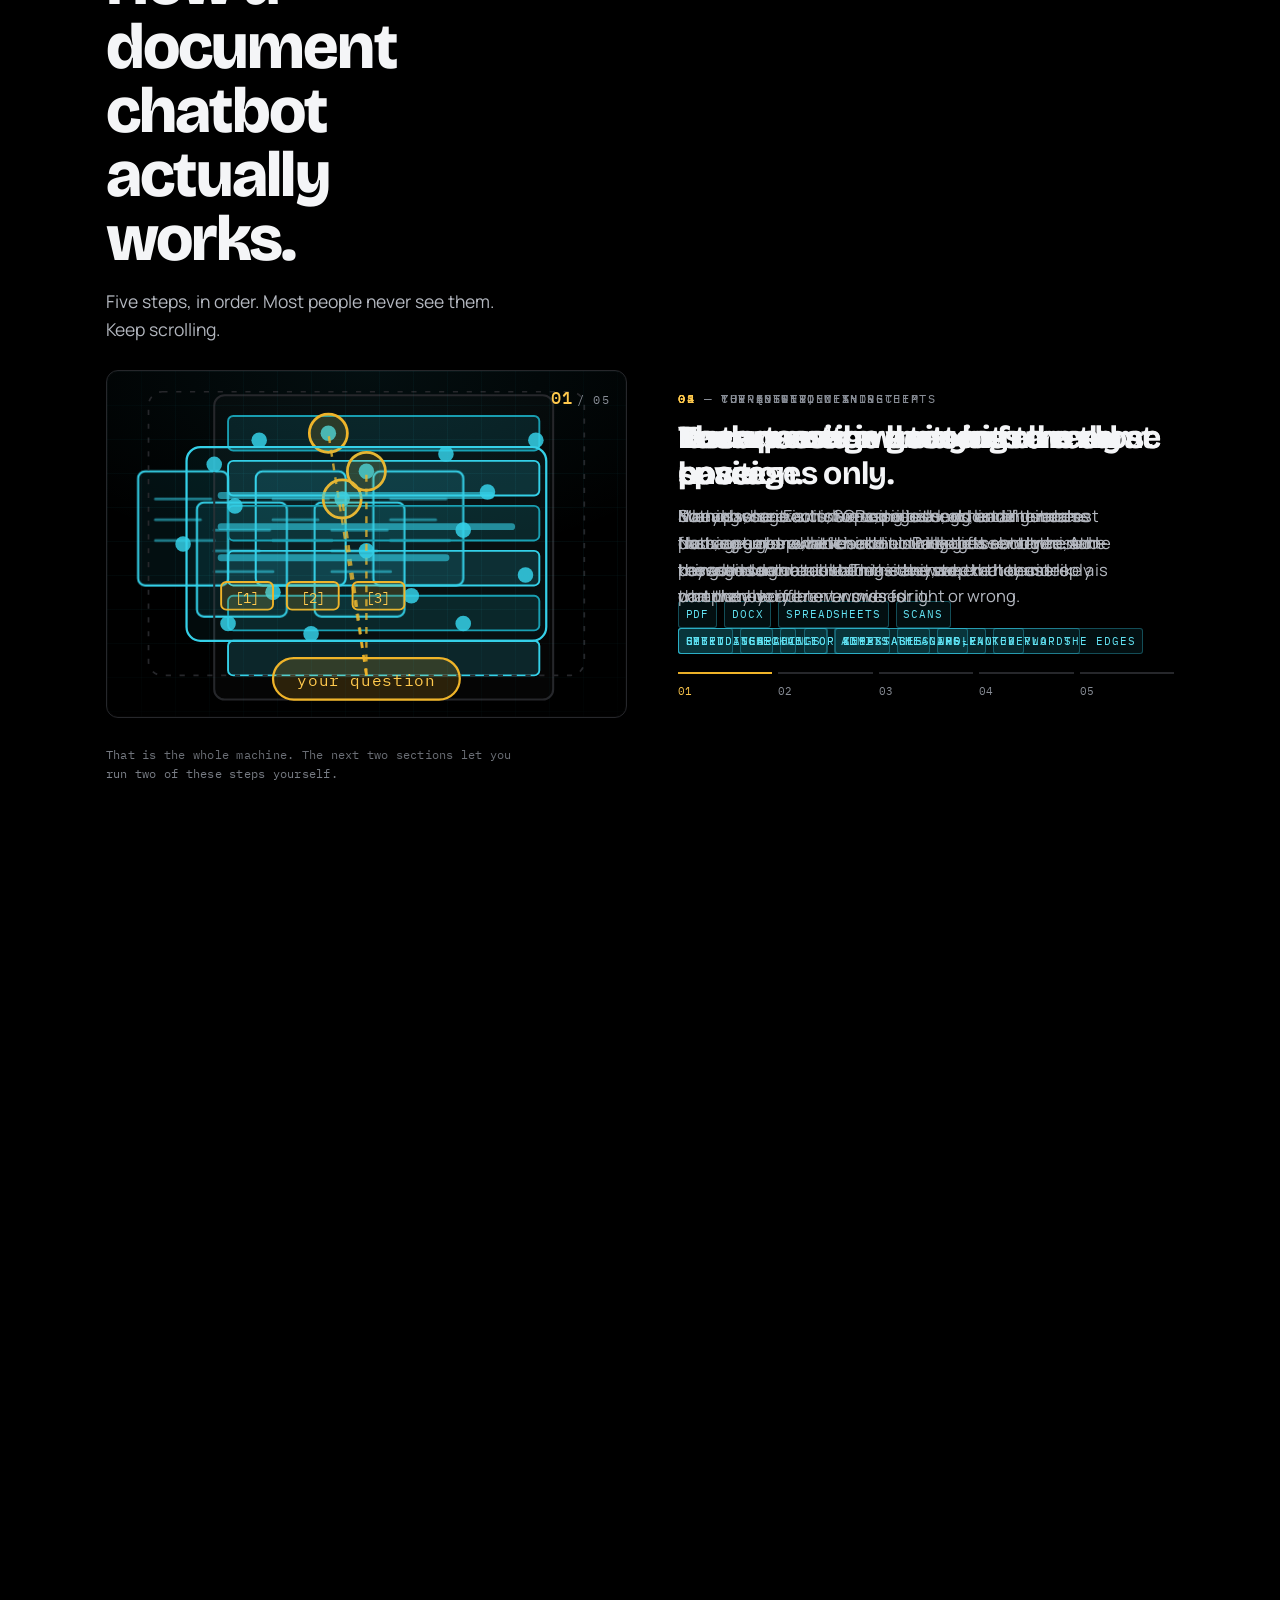
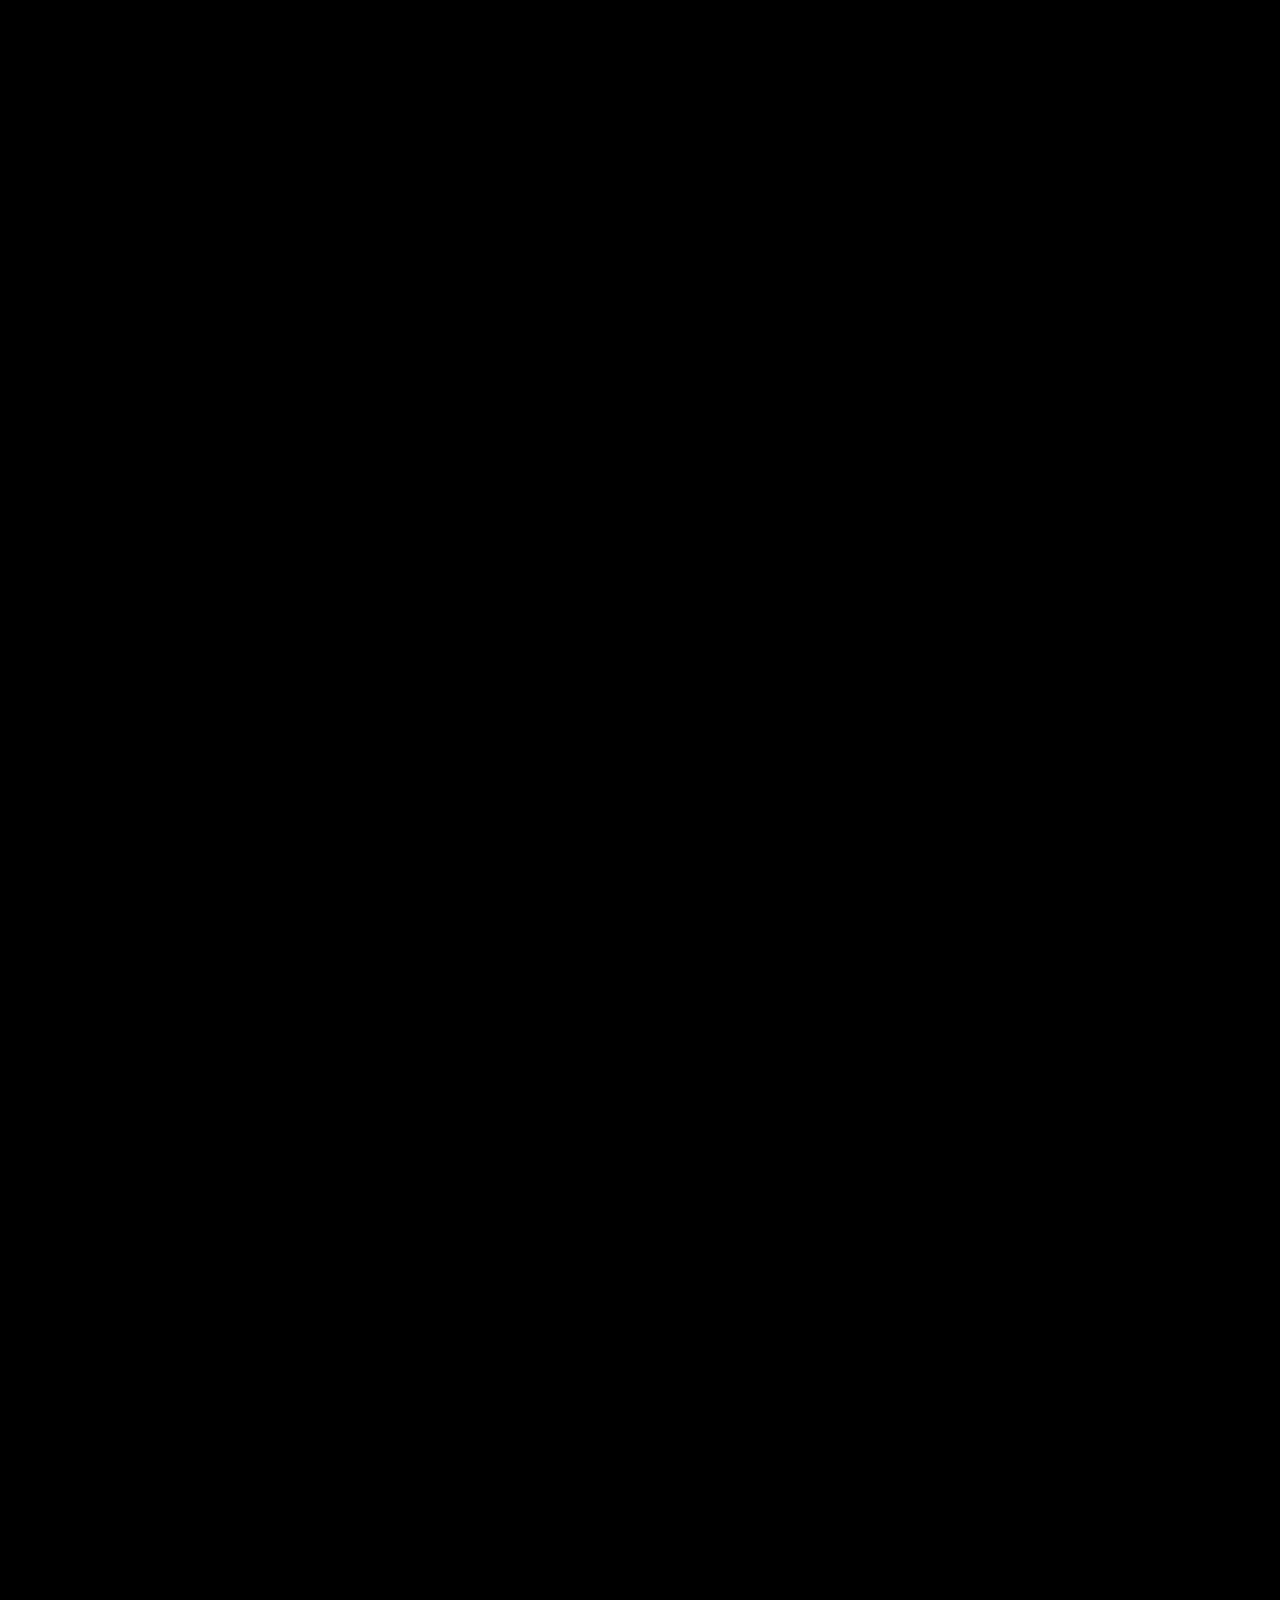
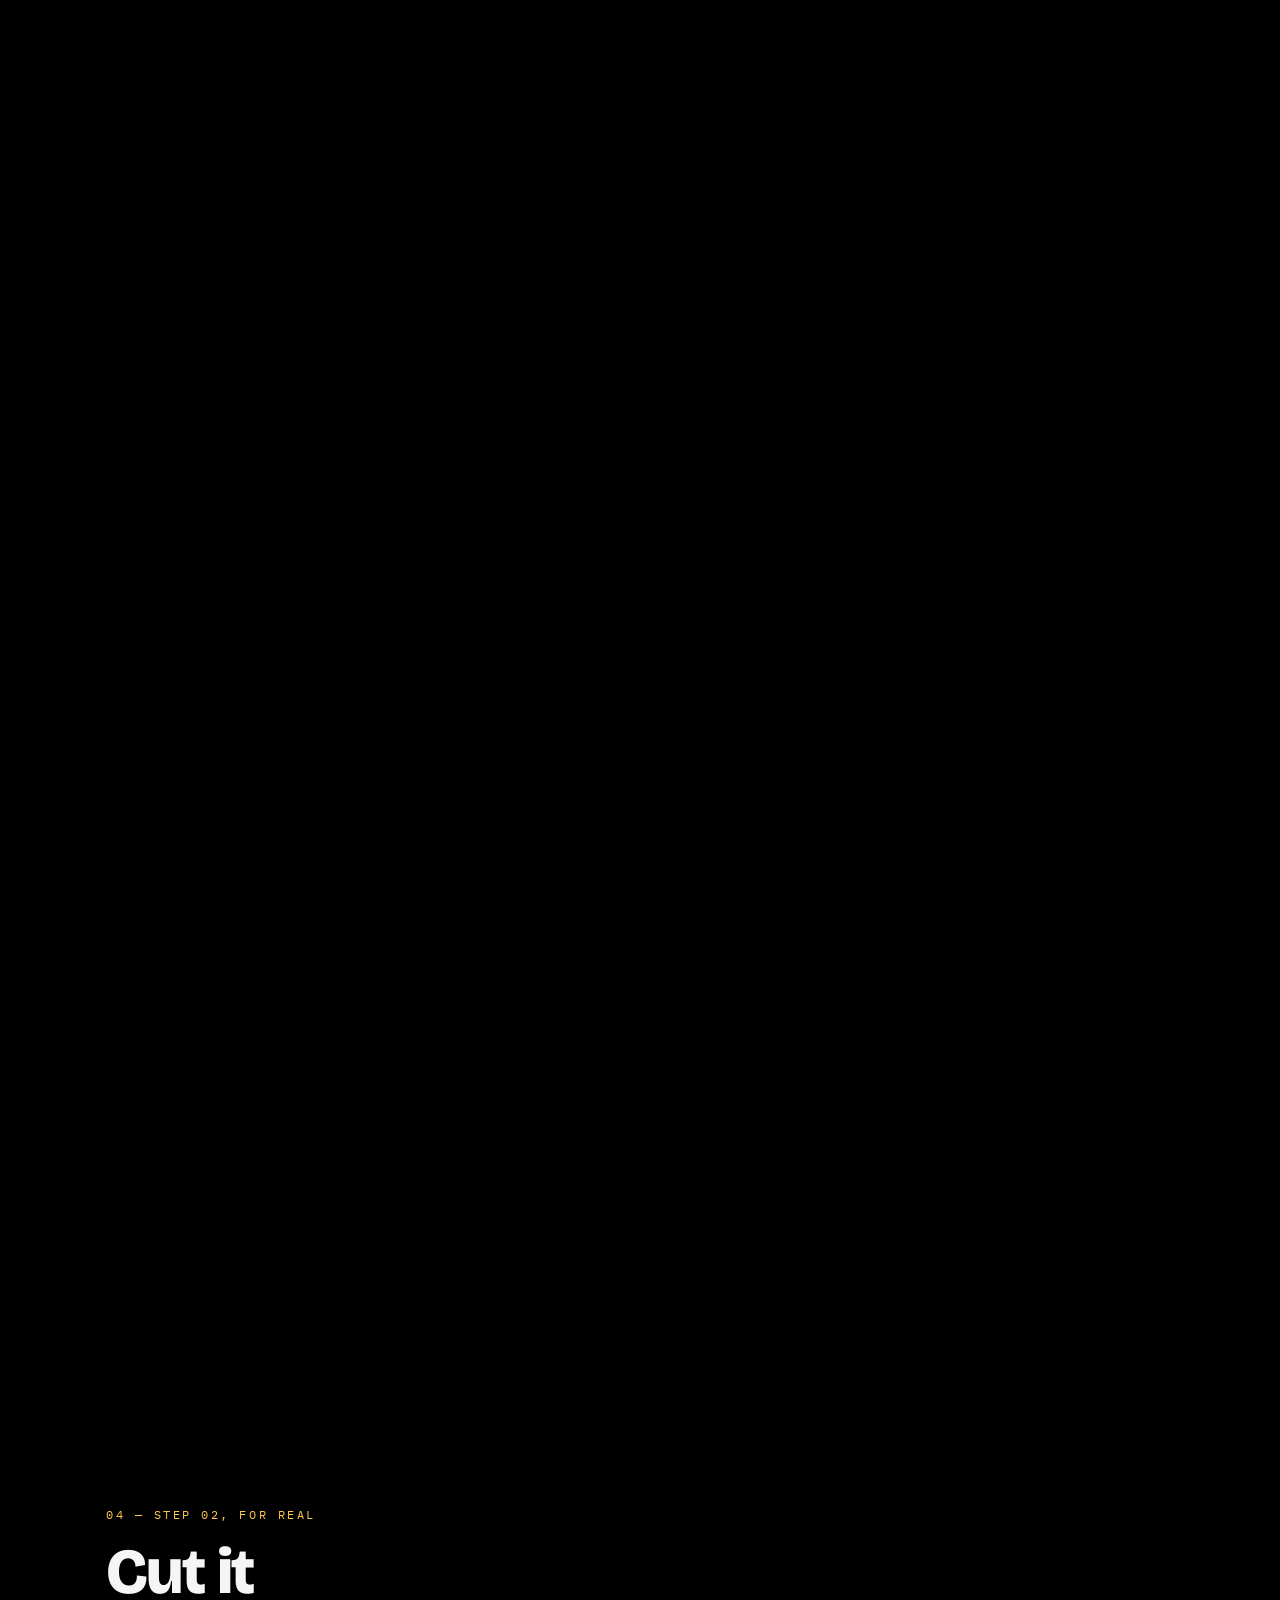
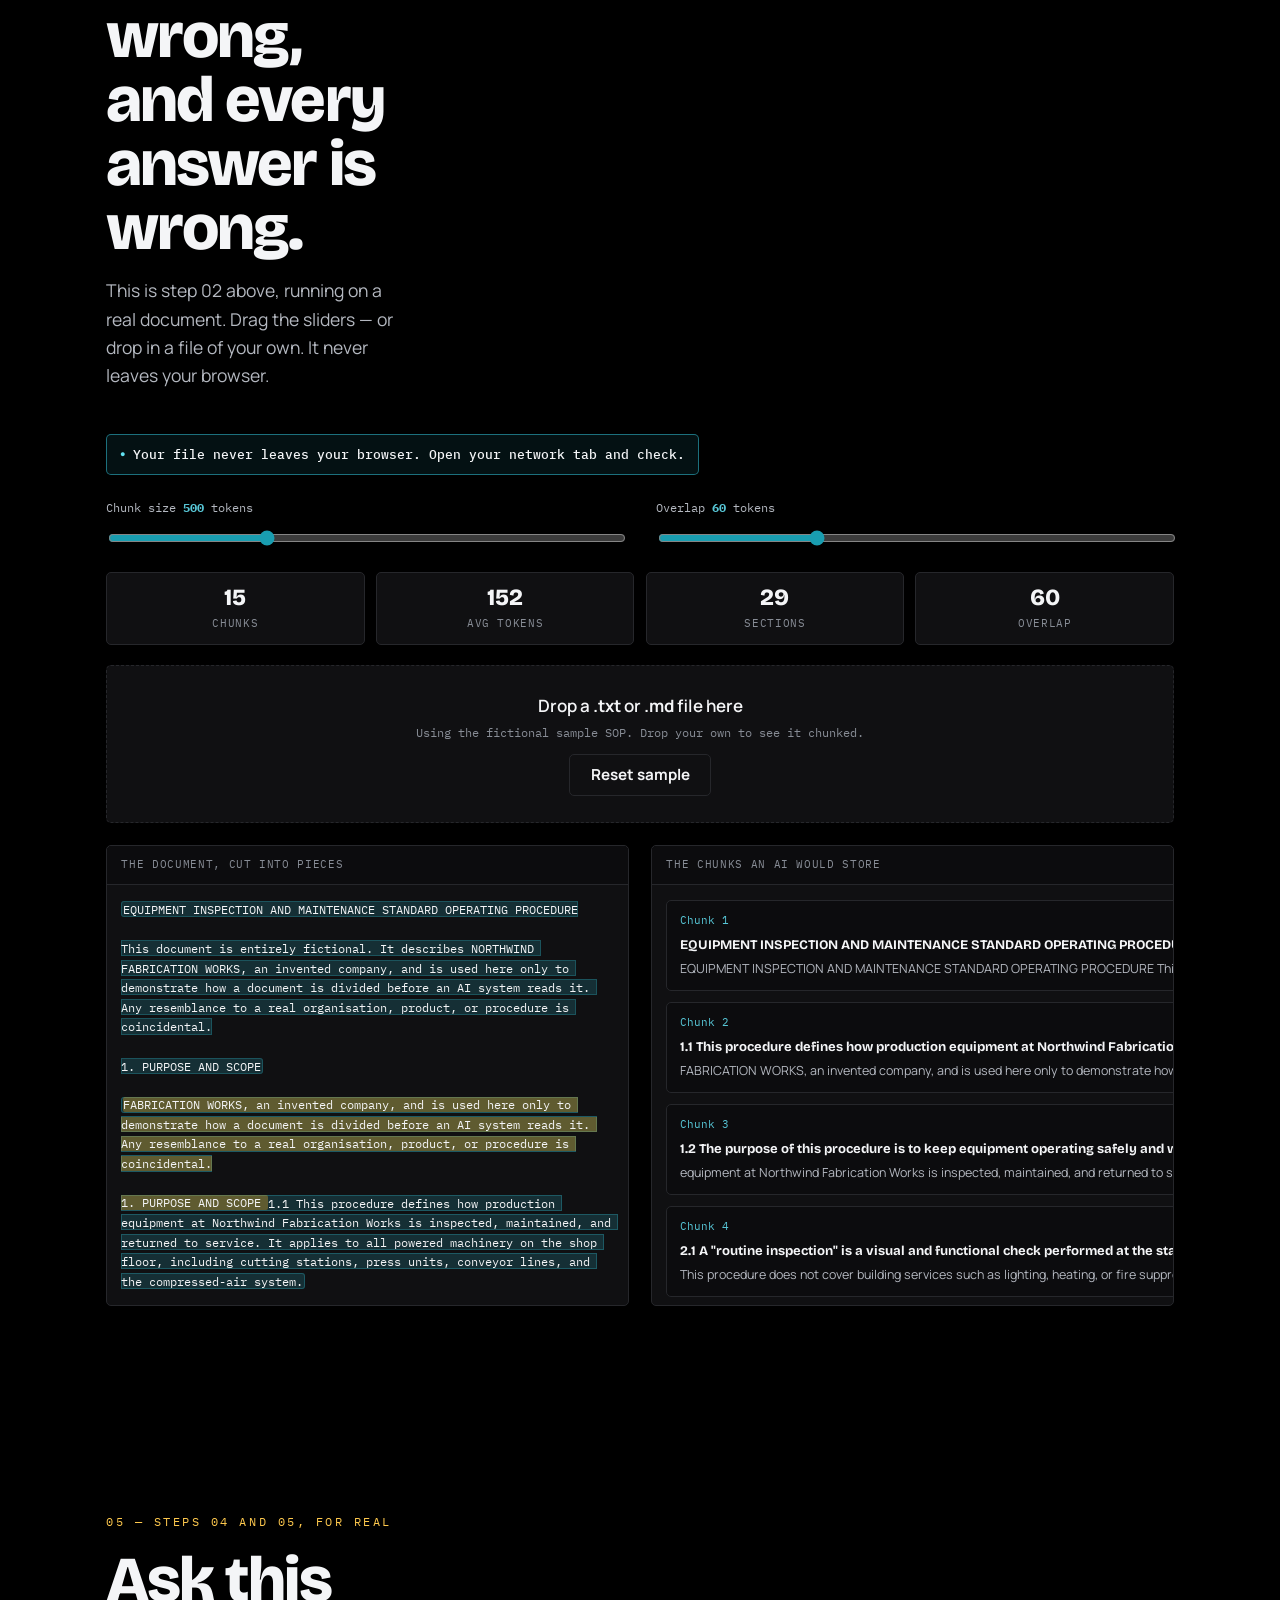
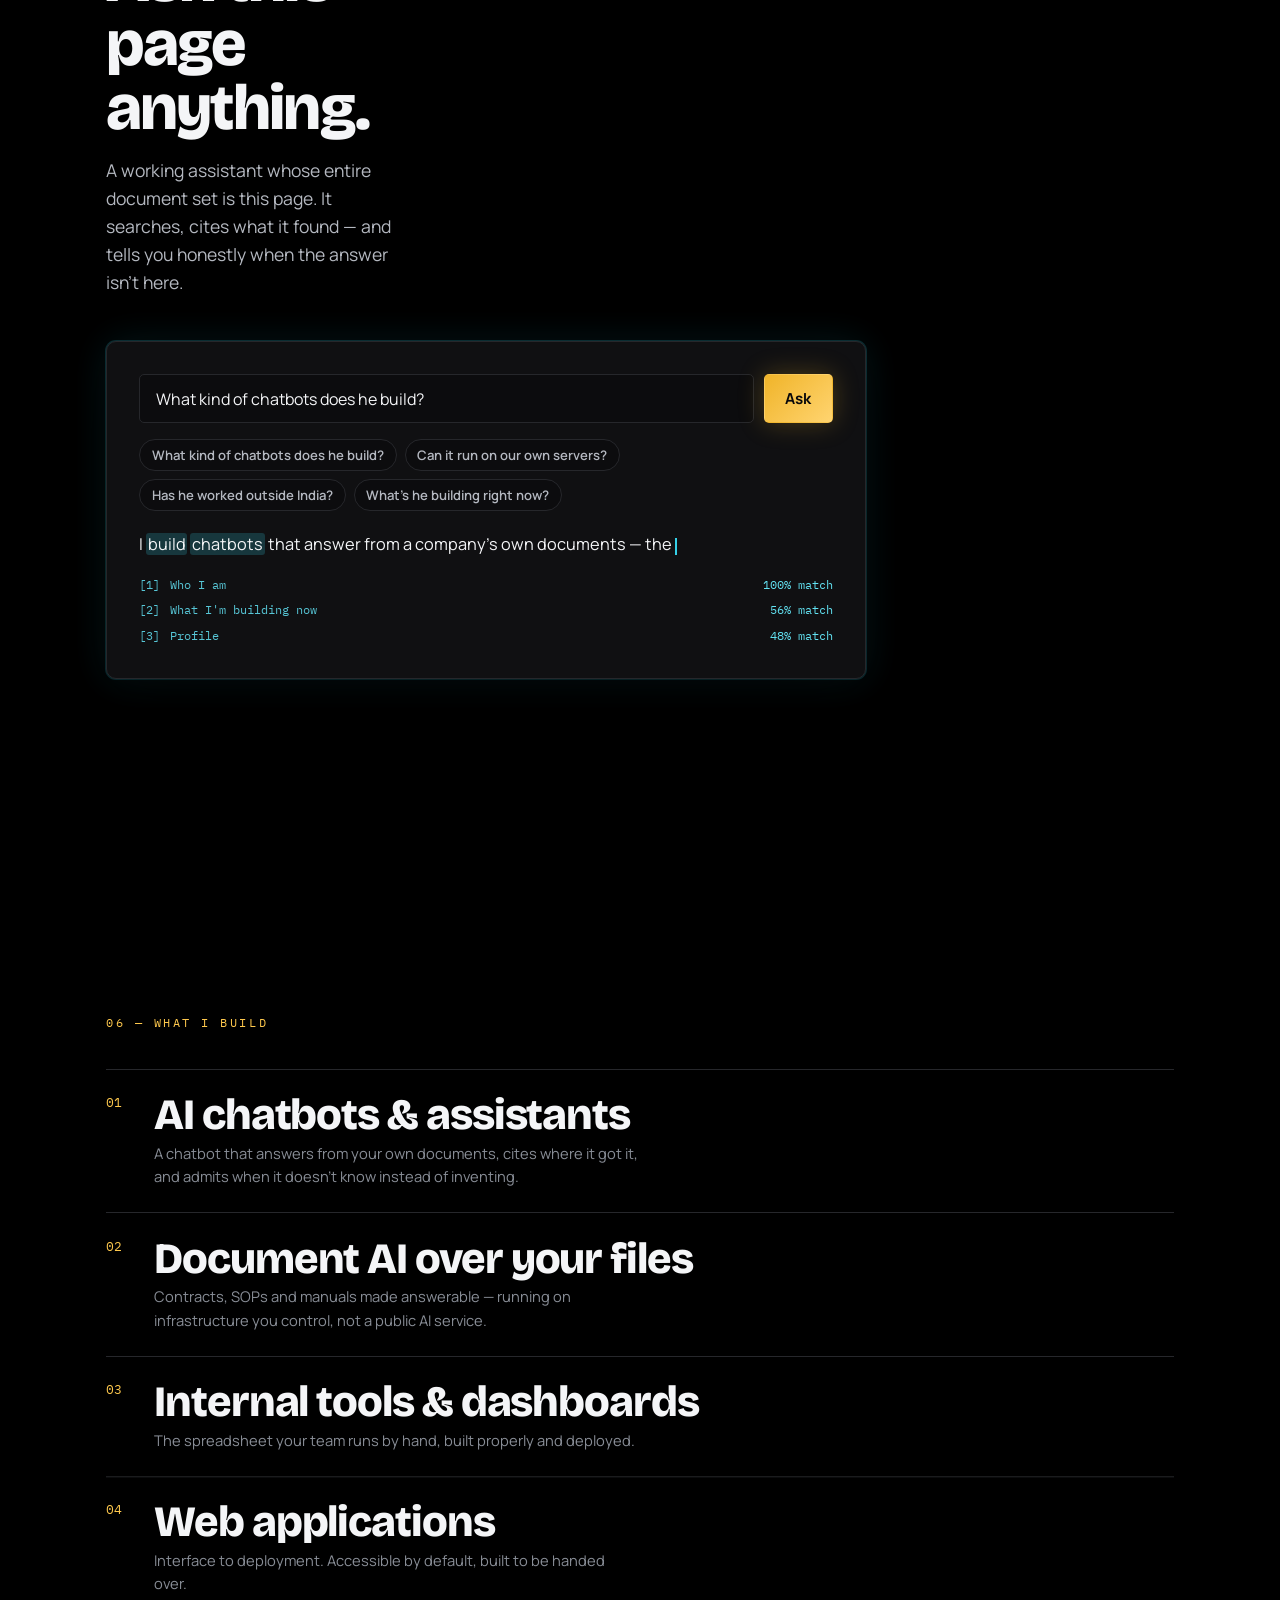
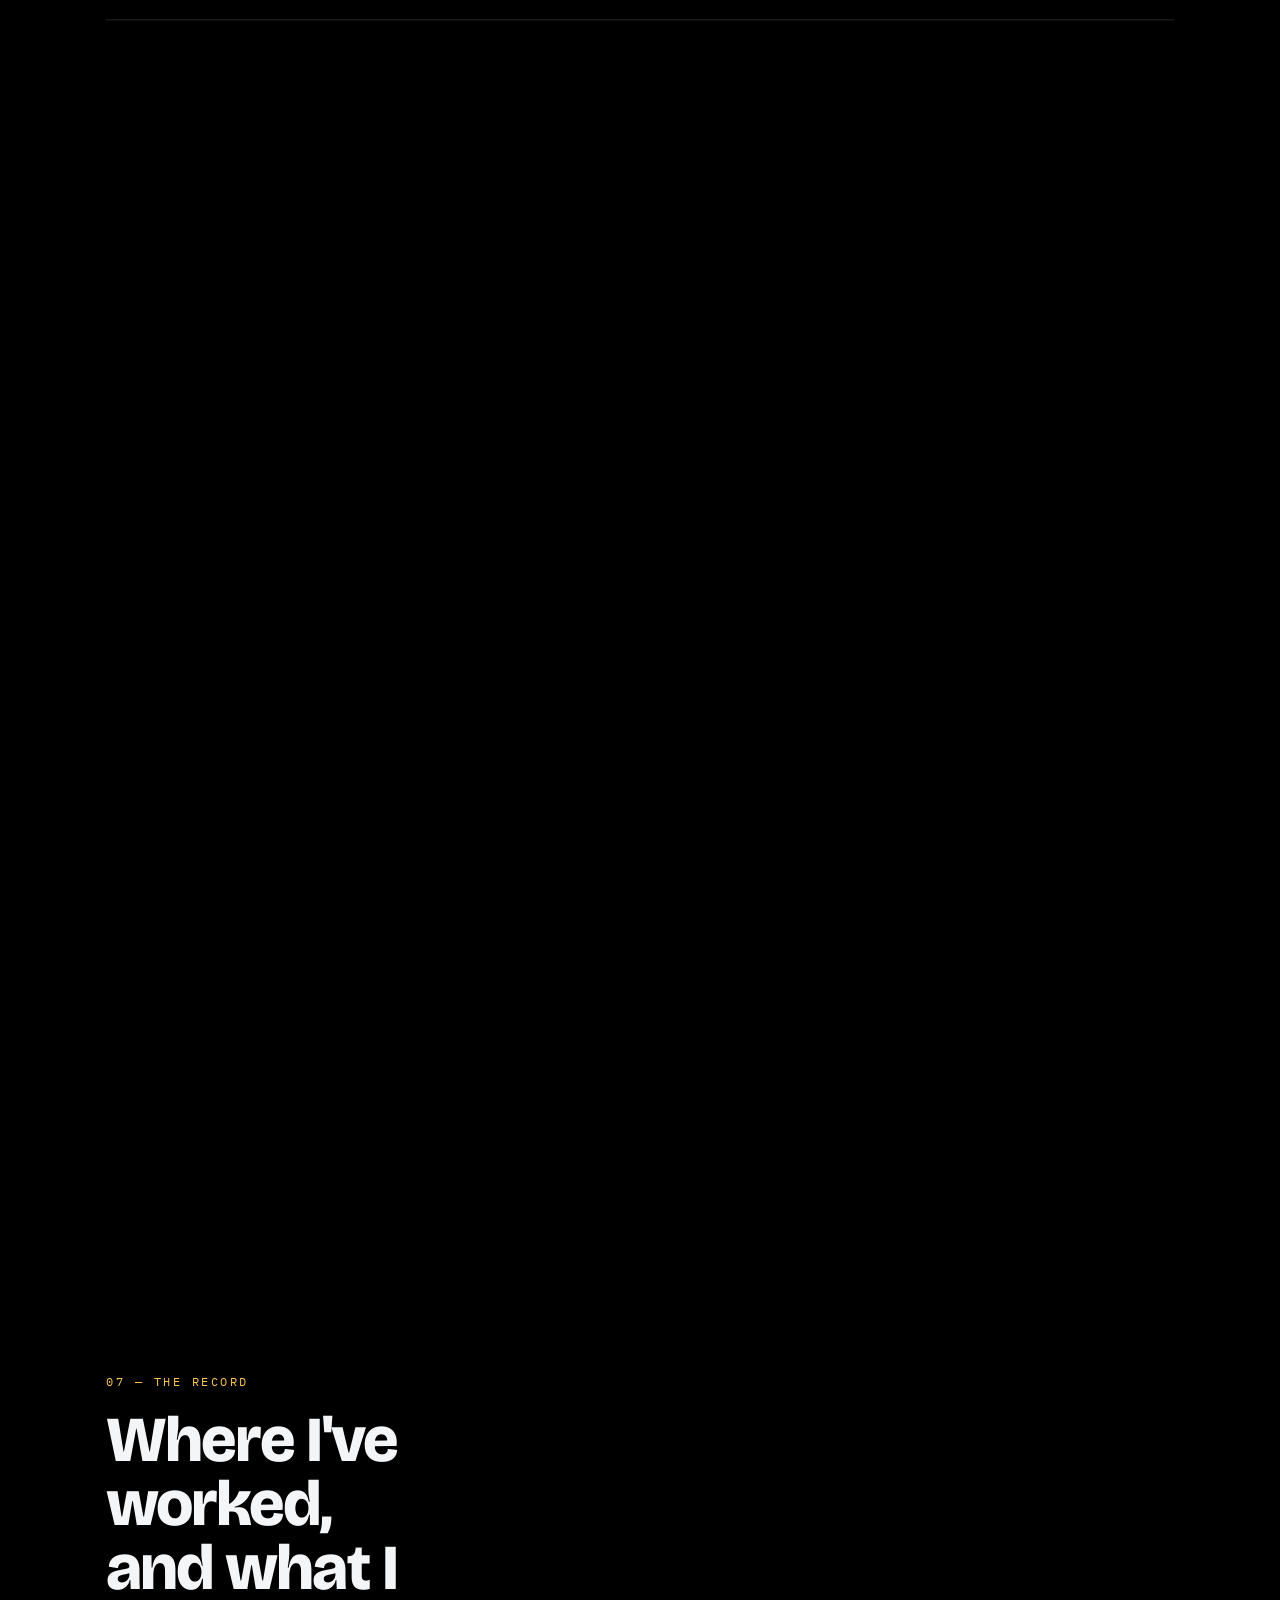
==== commit 36ac9b1f: "Let the browser fill in the name and email fields Chrome flagged both inputs as missing an autocompl" ====
--- a/index.html
+++ b/index.html
@@ -41,7 +41,7 @@
     <link rel="stylesheet" href="https://fonts.googleapis.com/css2?family=Bricolage+Grotesque:opsz,wght@12..96,700;12..96,800&family=Manrope:wght@300;400;600&family=IBM+Plex+Mono:wght@400;500&display=swap" />
   </noscript>
 
-  <link rel="stylesheet" href="styles.css?v=44" />
+  <link rel="stylesheet" href="styles.css?v=45" />
 </head>
 <body>
   <!-- Film grain + vignette over the whole film -->
@@ -89,8 +89,8 @@
 
   <footer class="footer" id="footer"></footer>
 
-  <script src="main.js?v=44" defer></script>
-  <script src="sandbox-ask.js?v=44" defer></script>
-  <script src="sandbox-xray.js?v=44" defer></script>
+  <script src="main.js?v=45" defer></script>
+  <script src="sandbox-ask.js?v=45" defer></script>
+  <script src="sandbox-xray.js?v=45" defer></script>
 </body>
 </html>
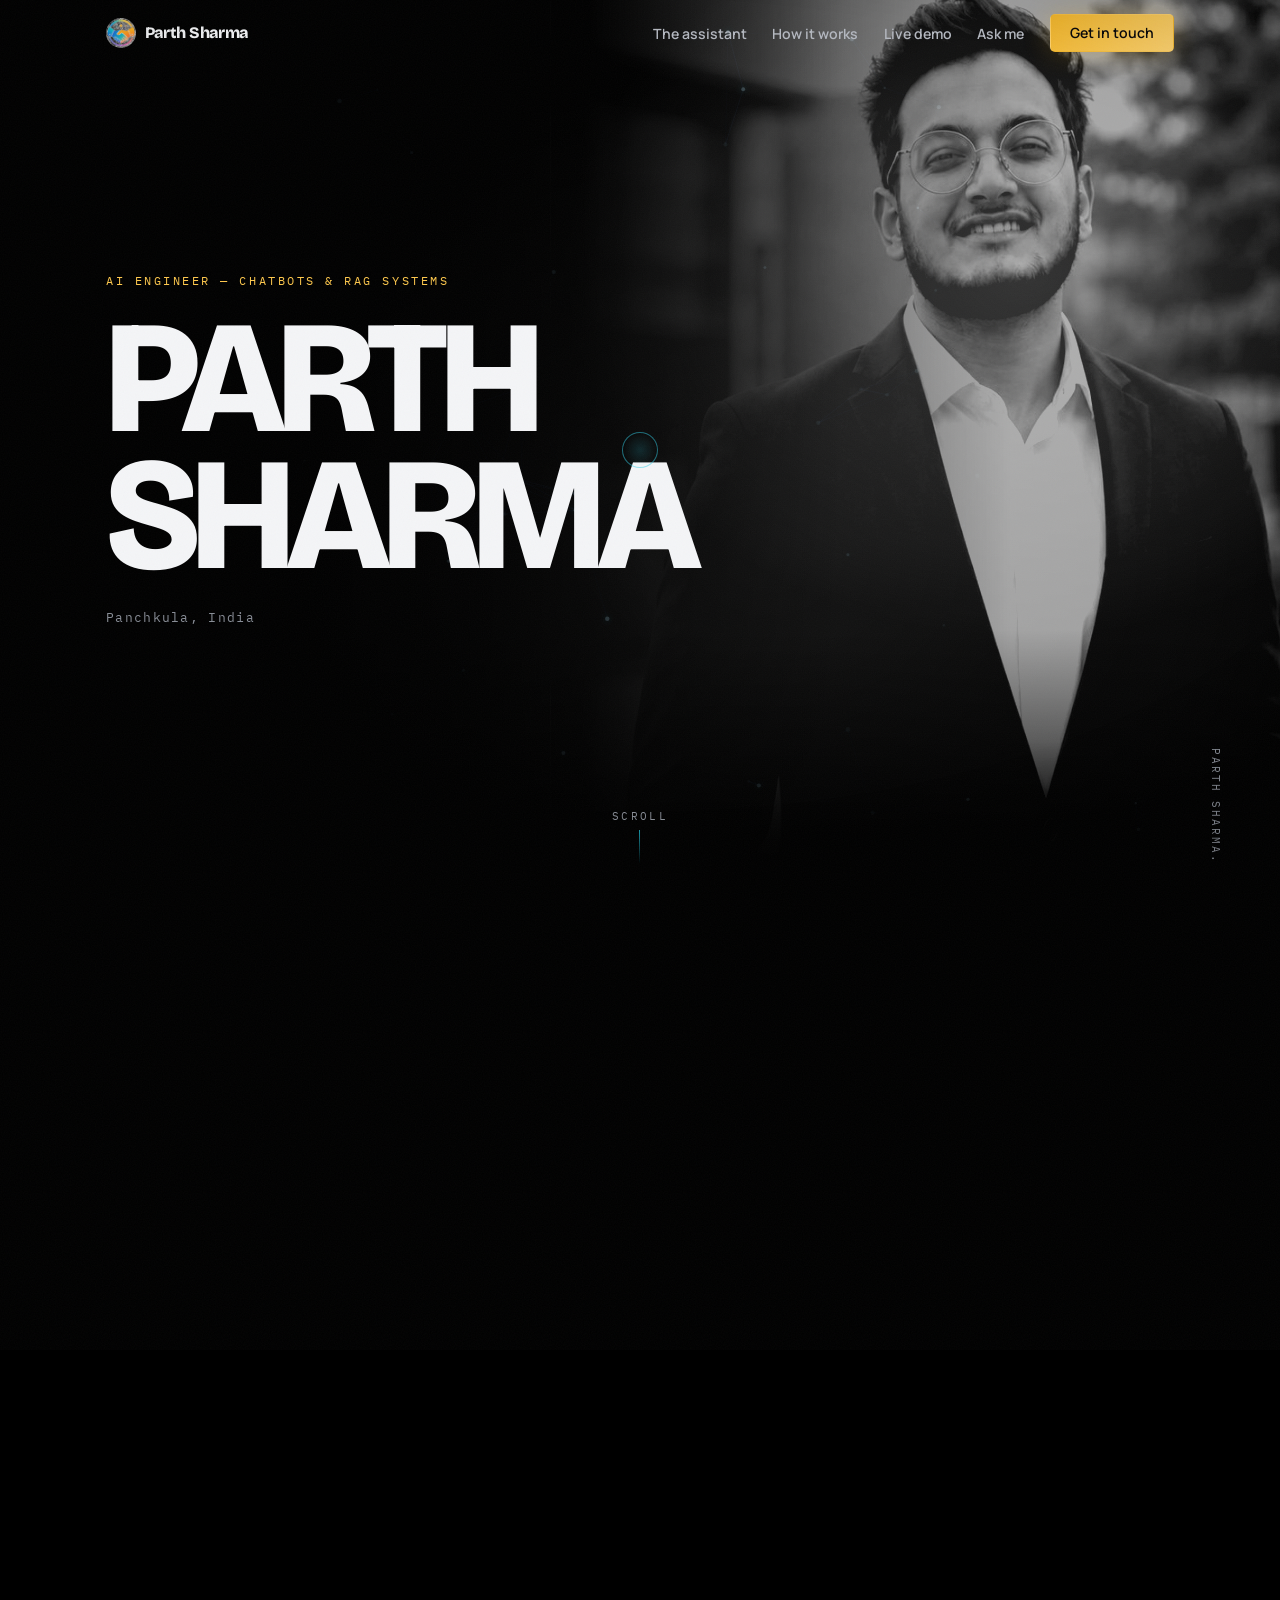
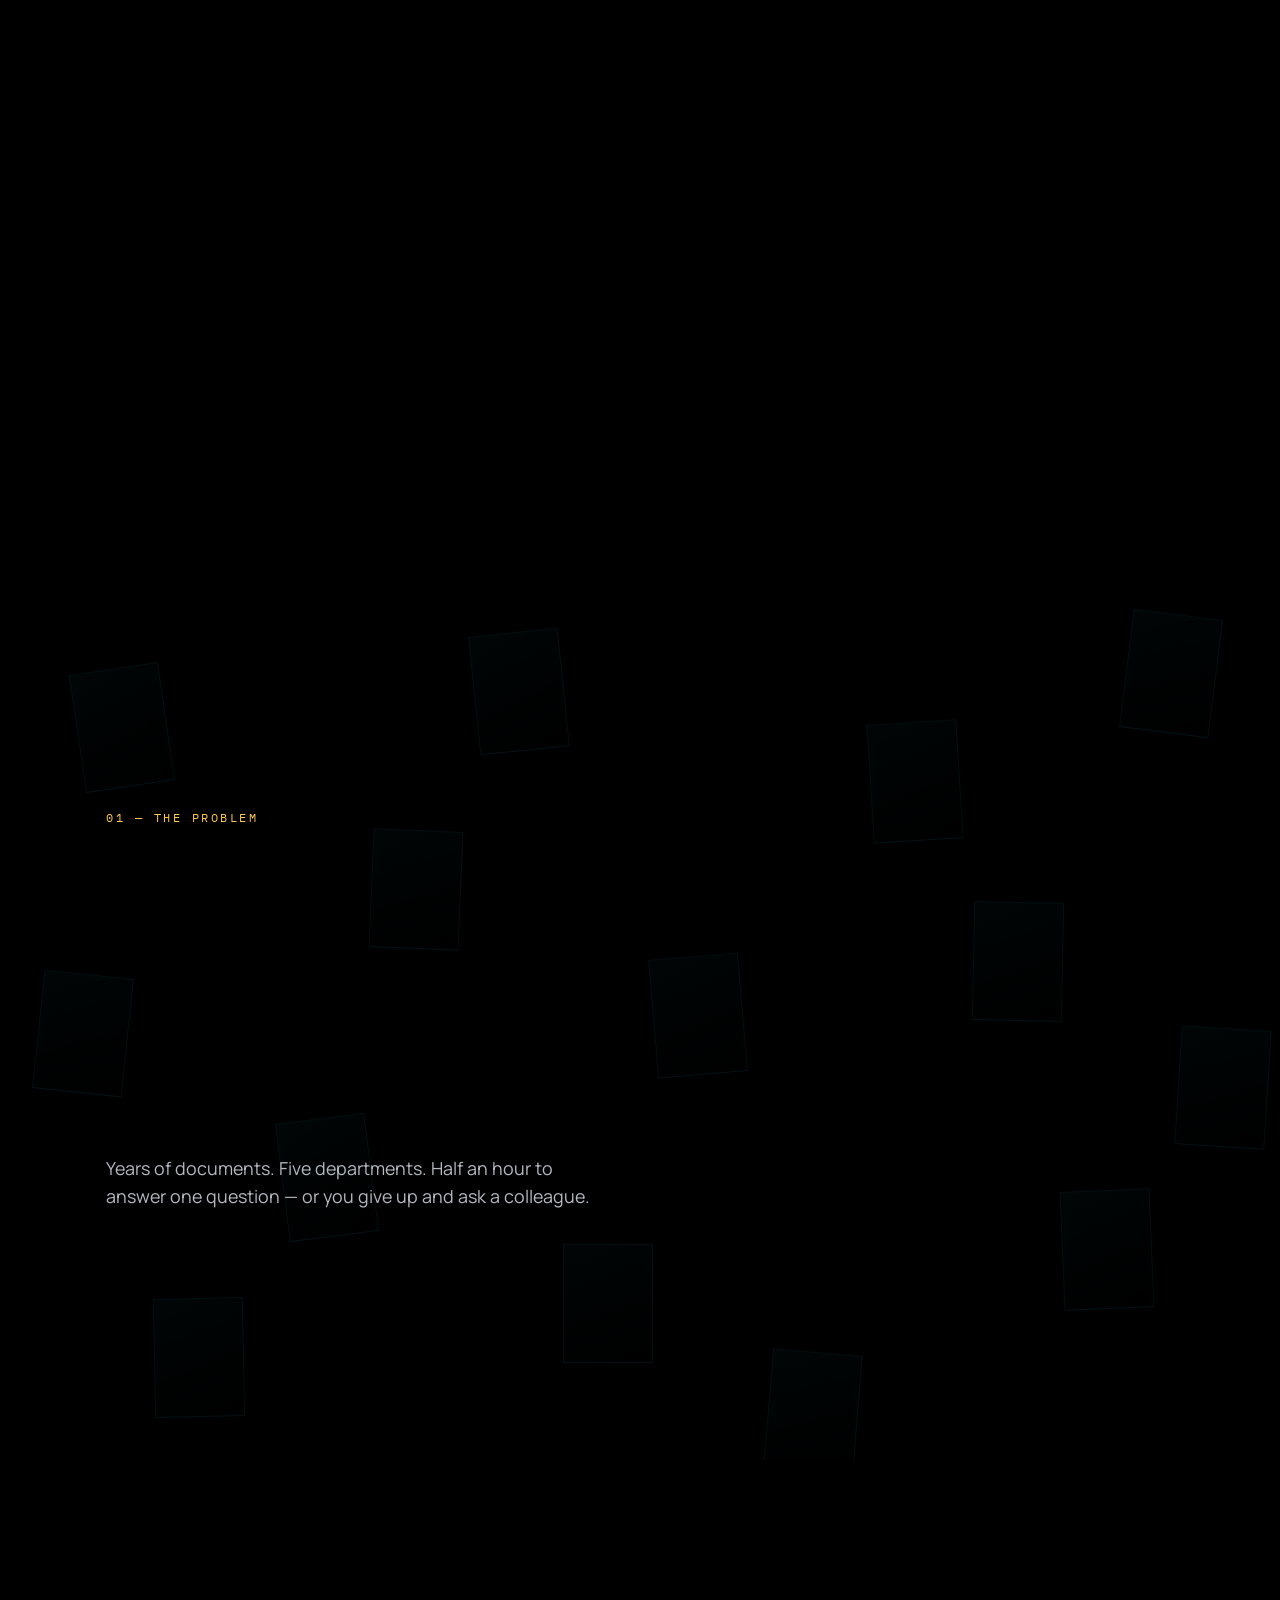
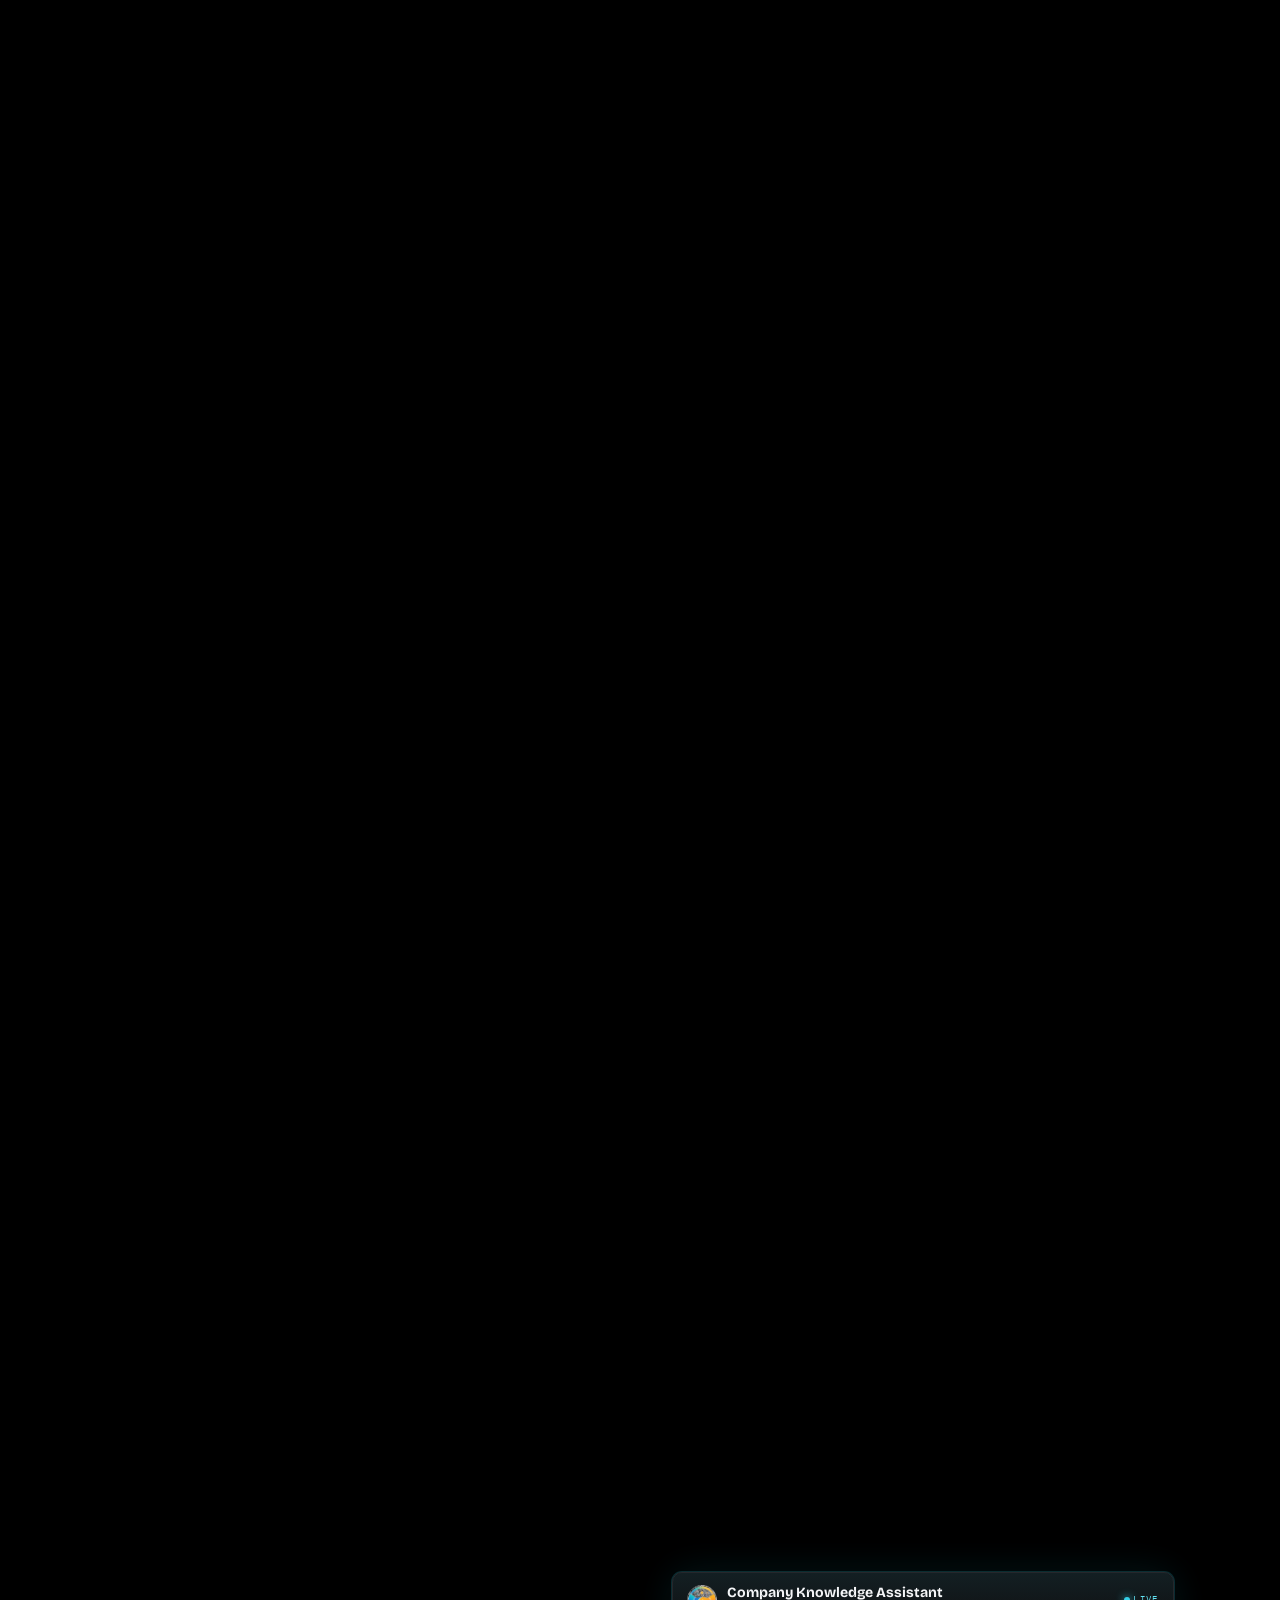
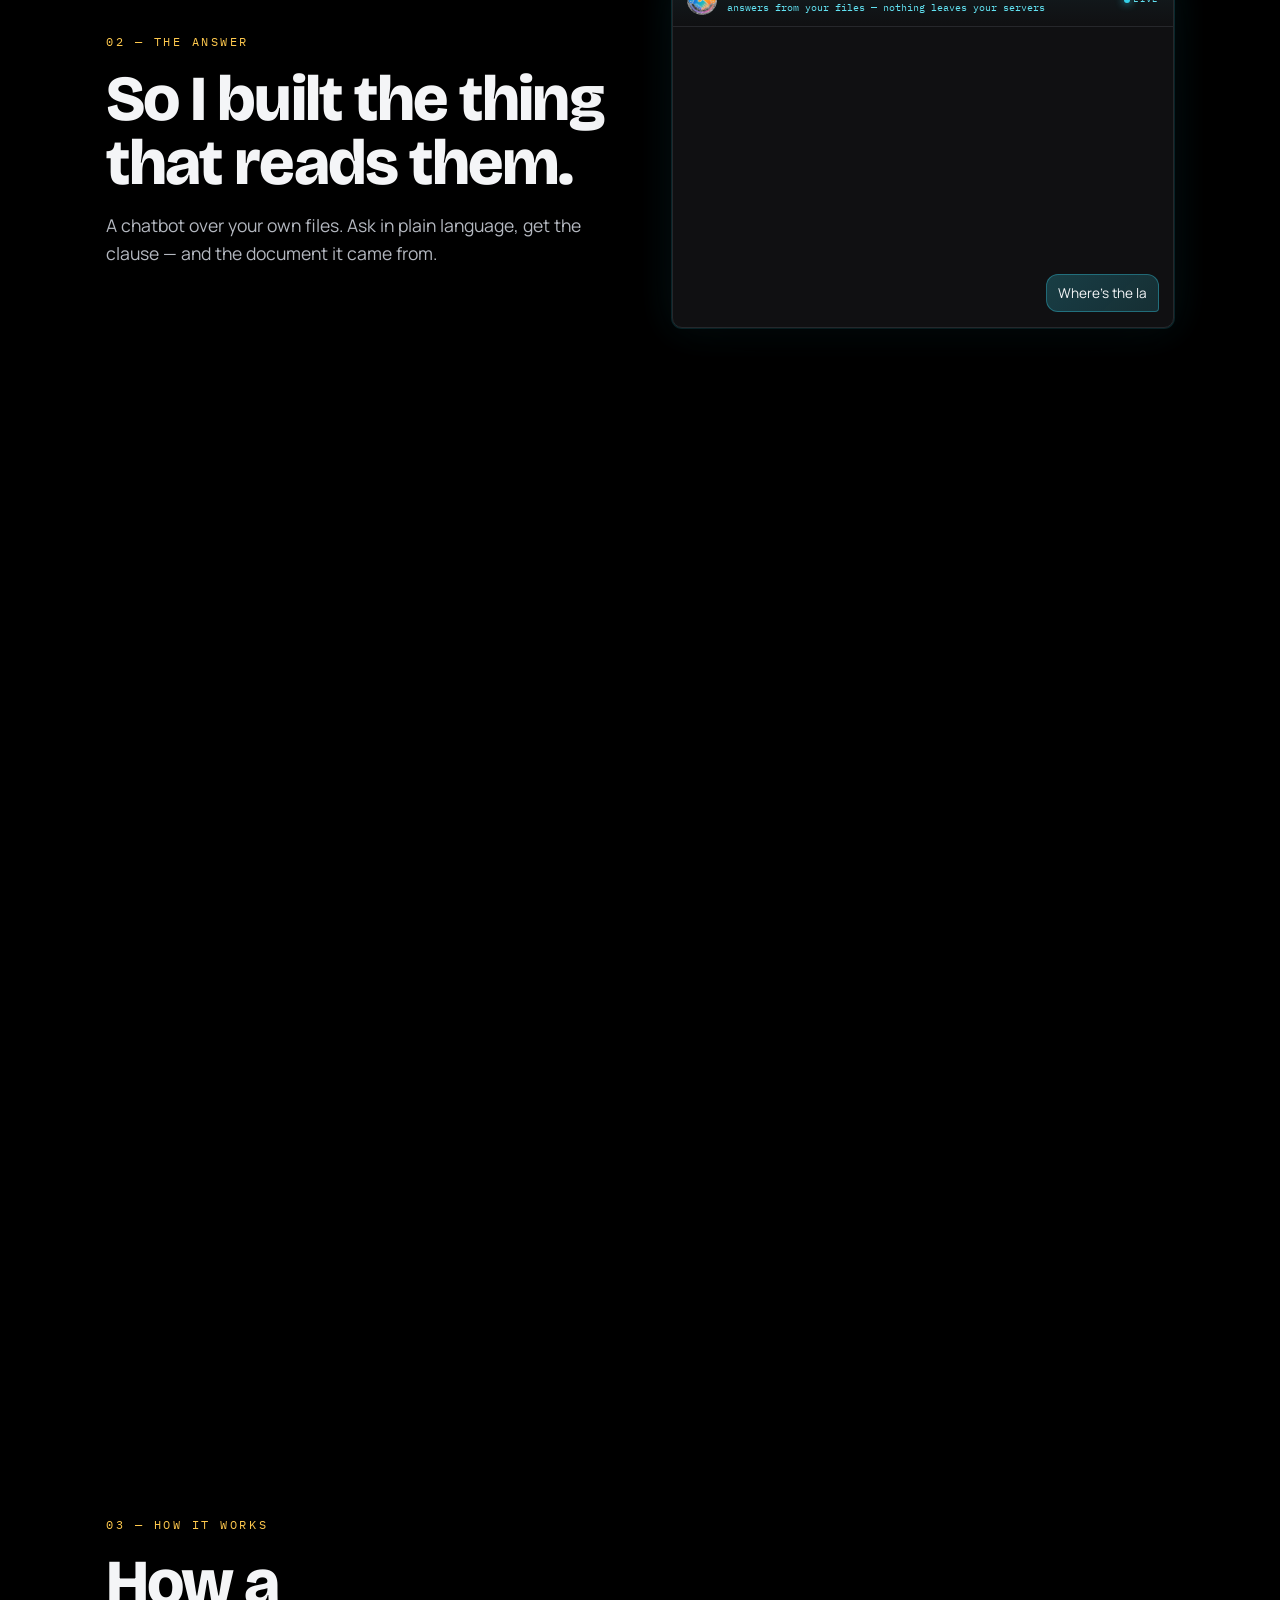
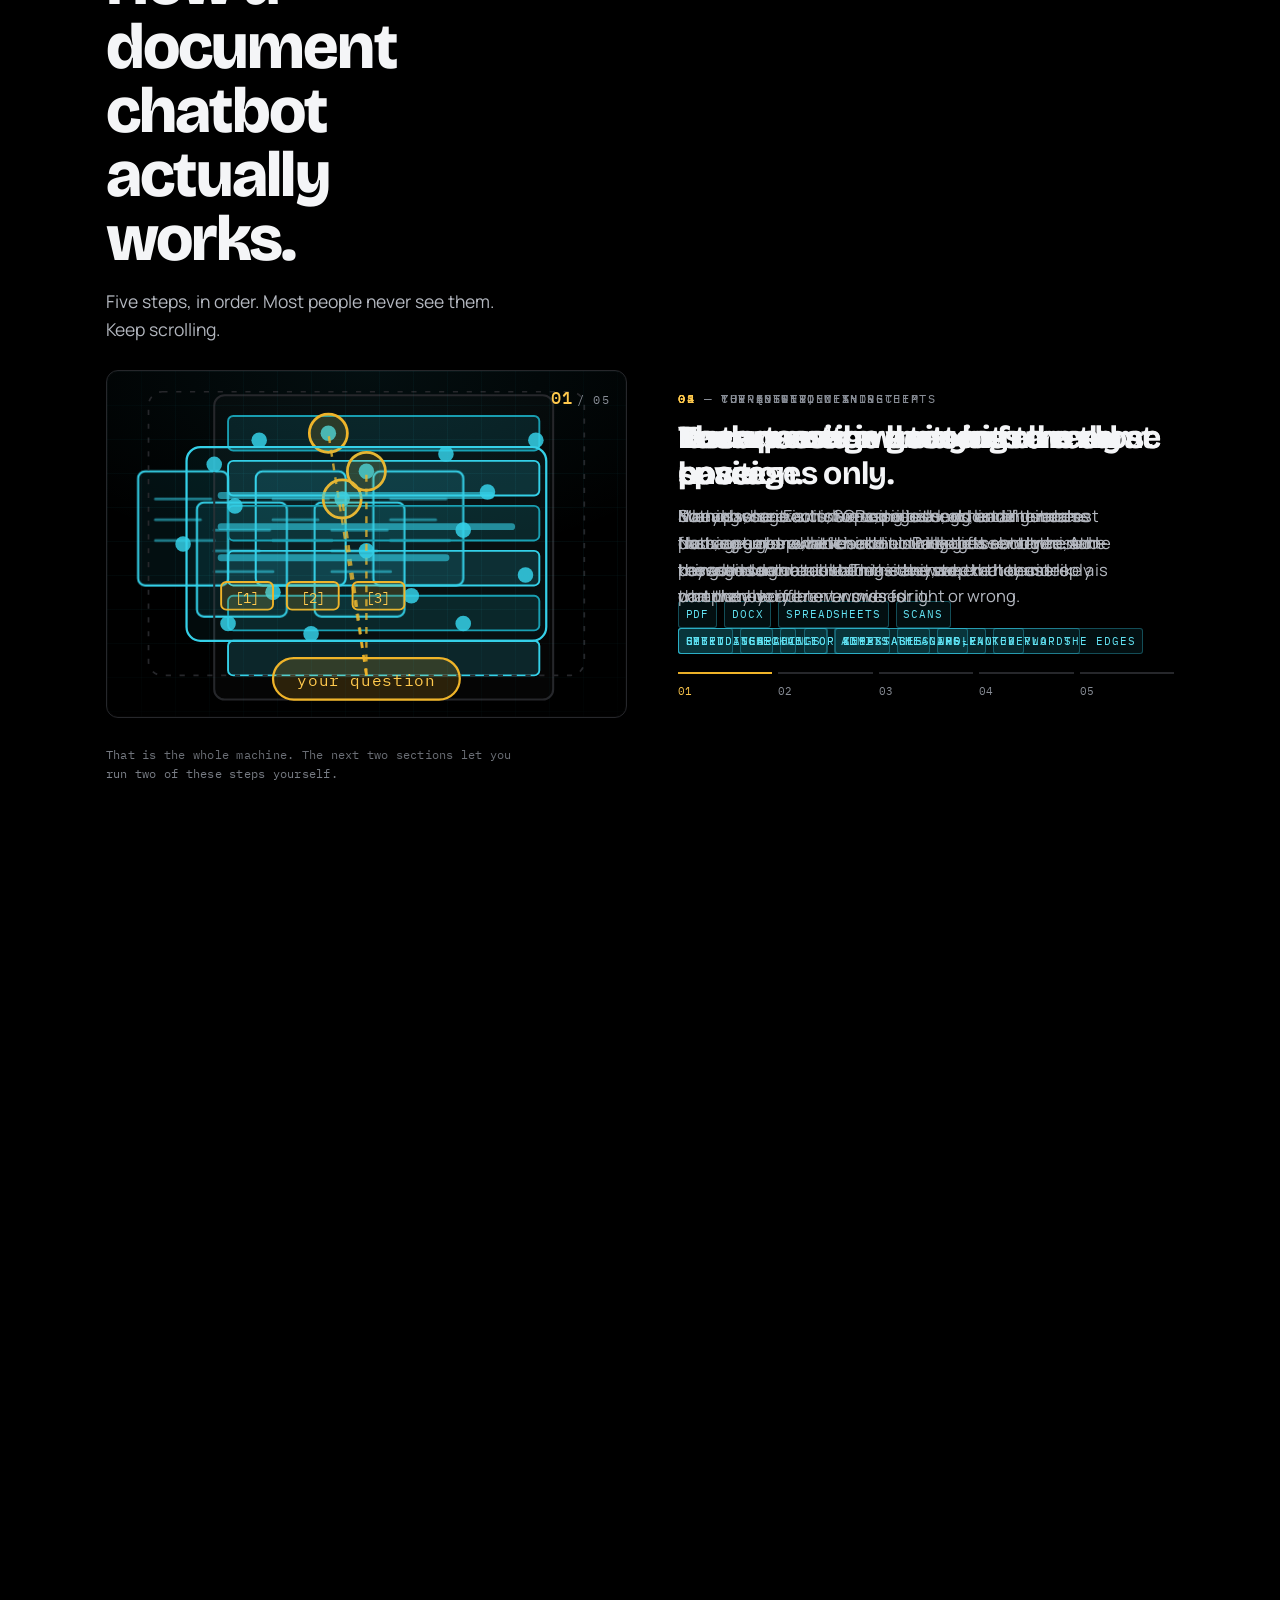
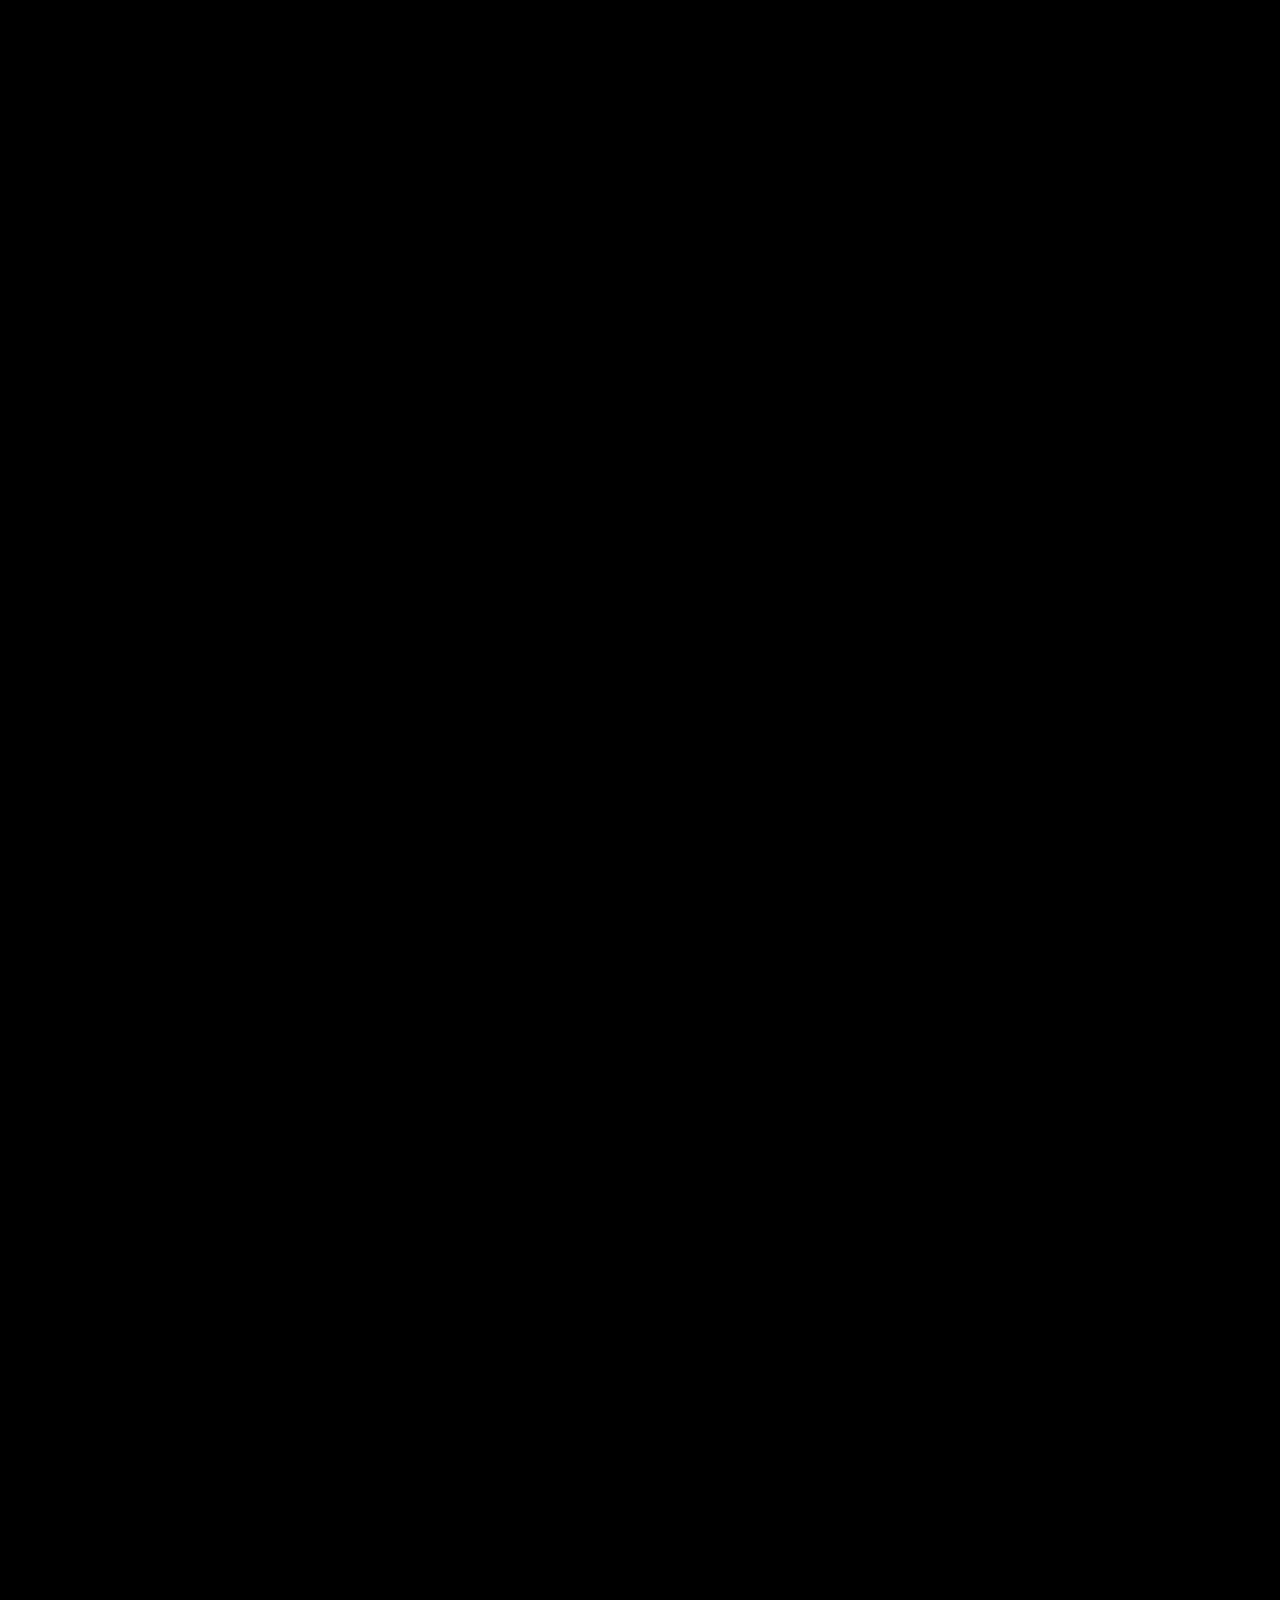
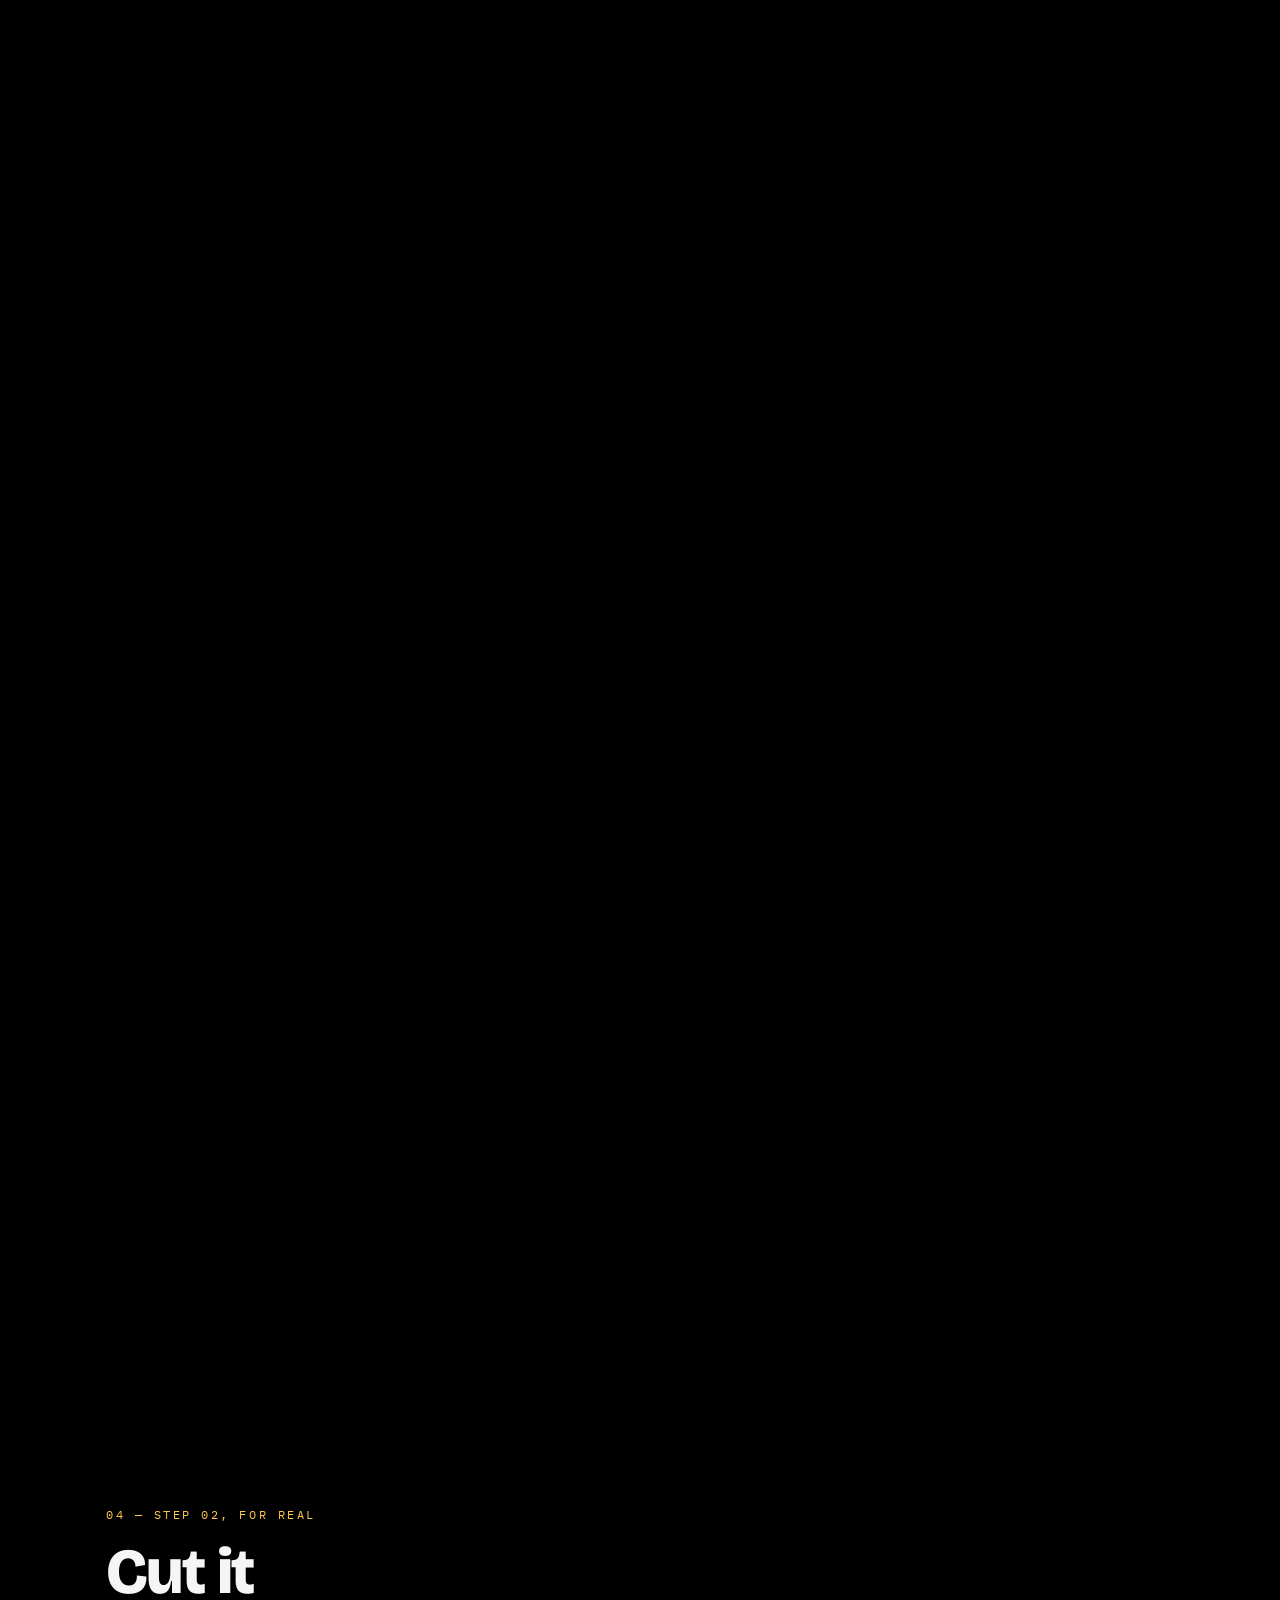
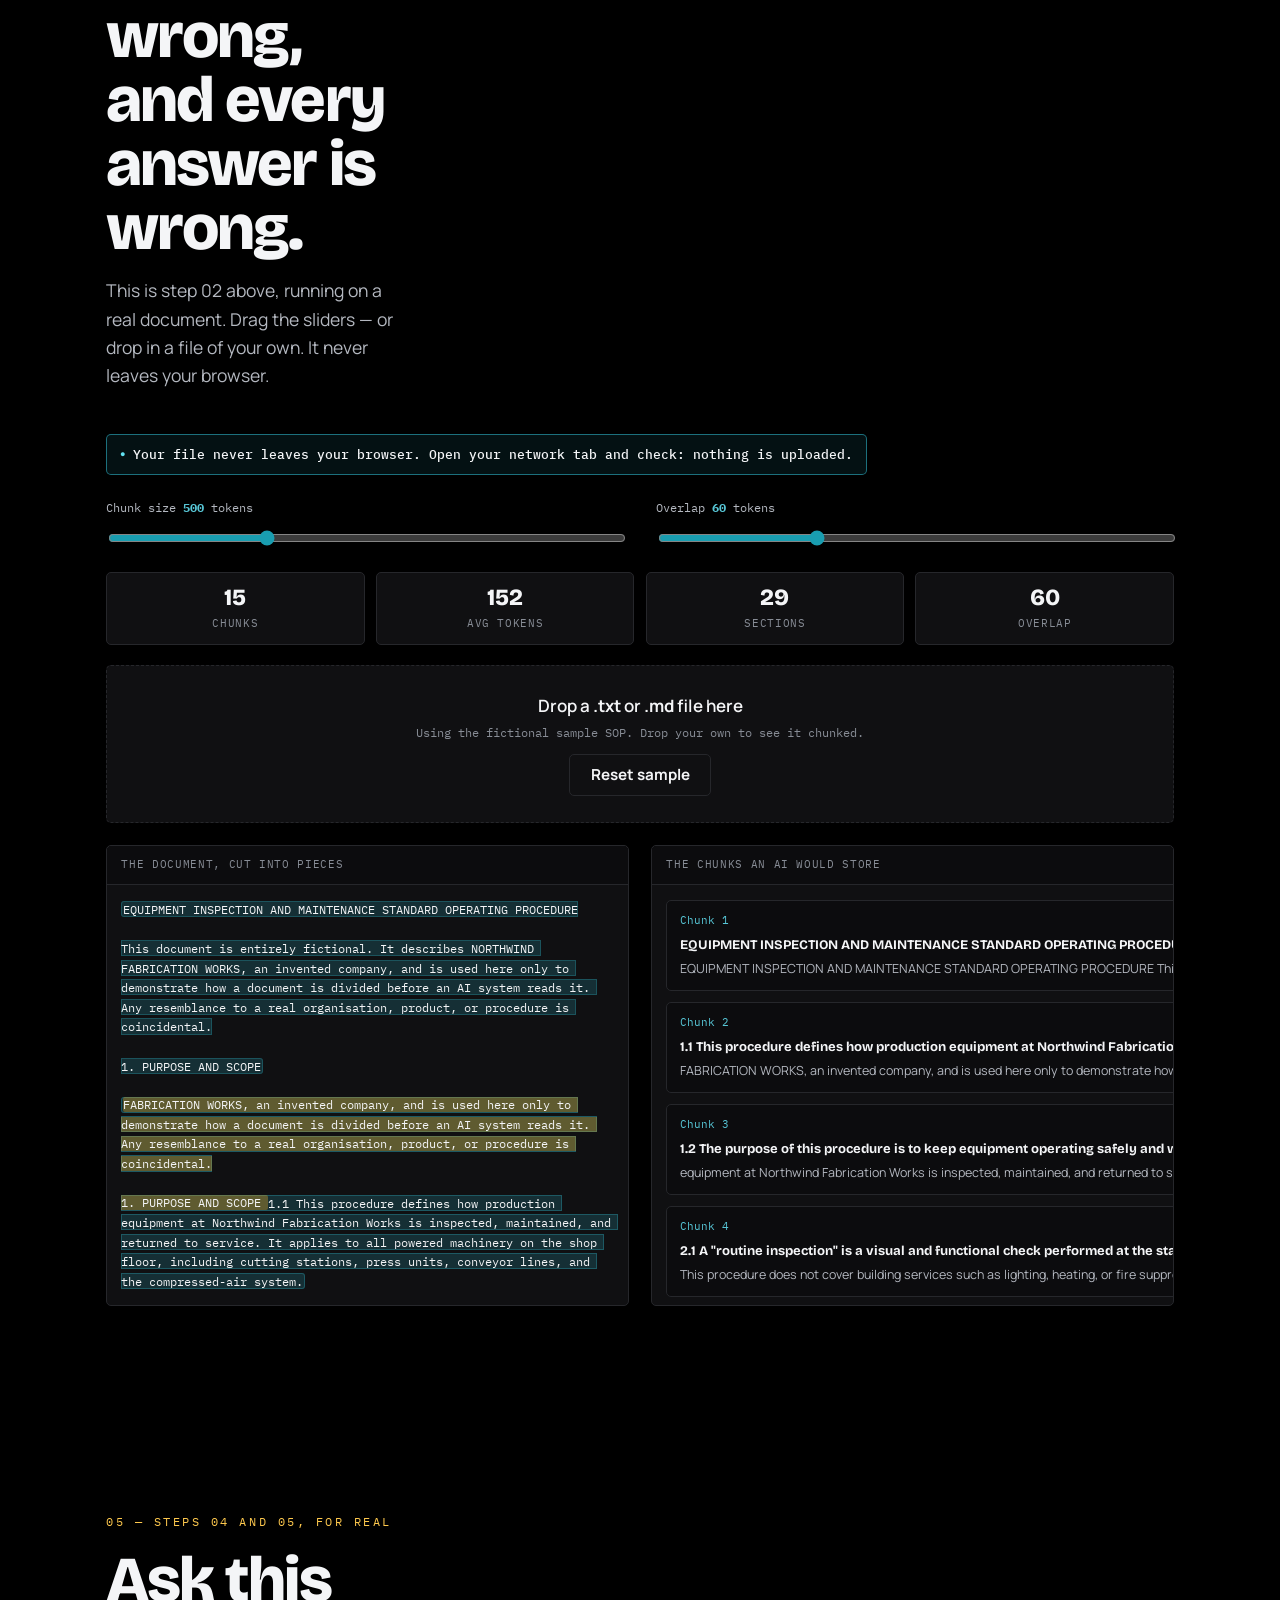
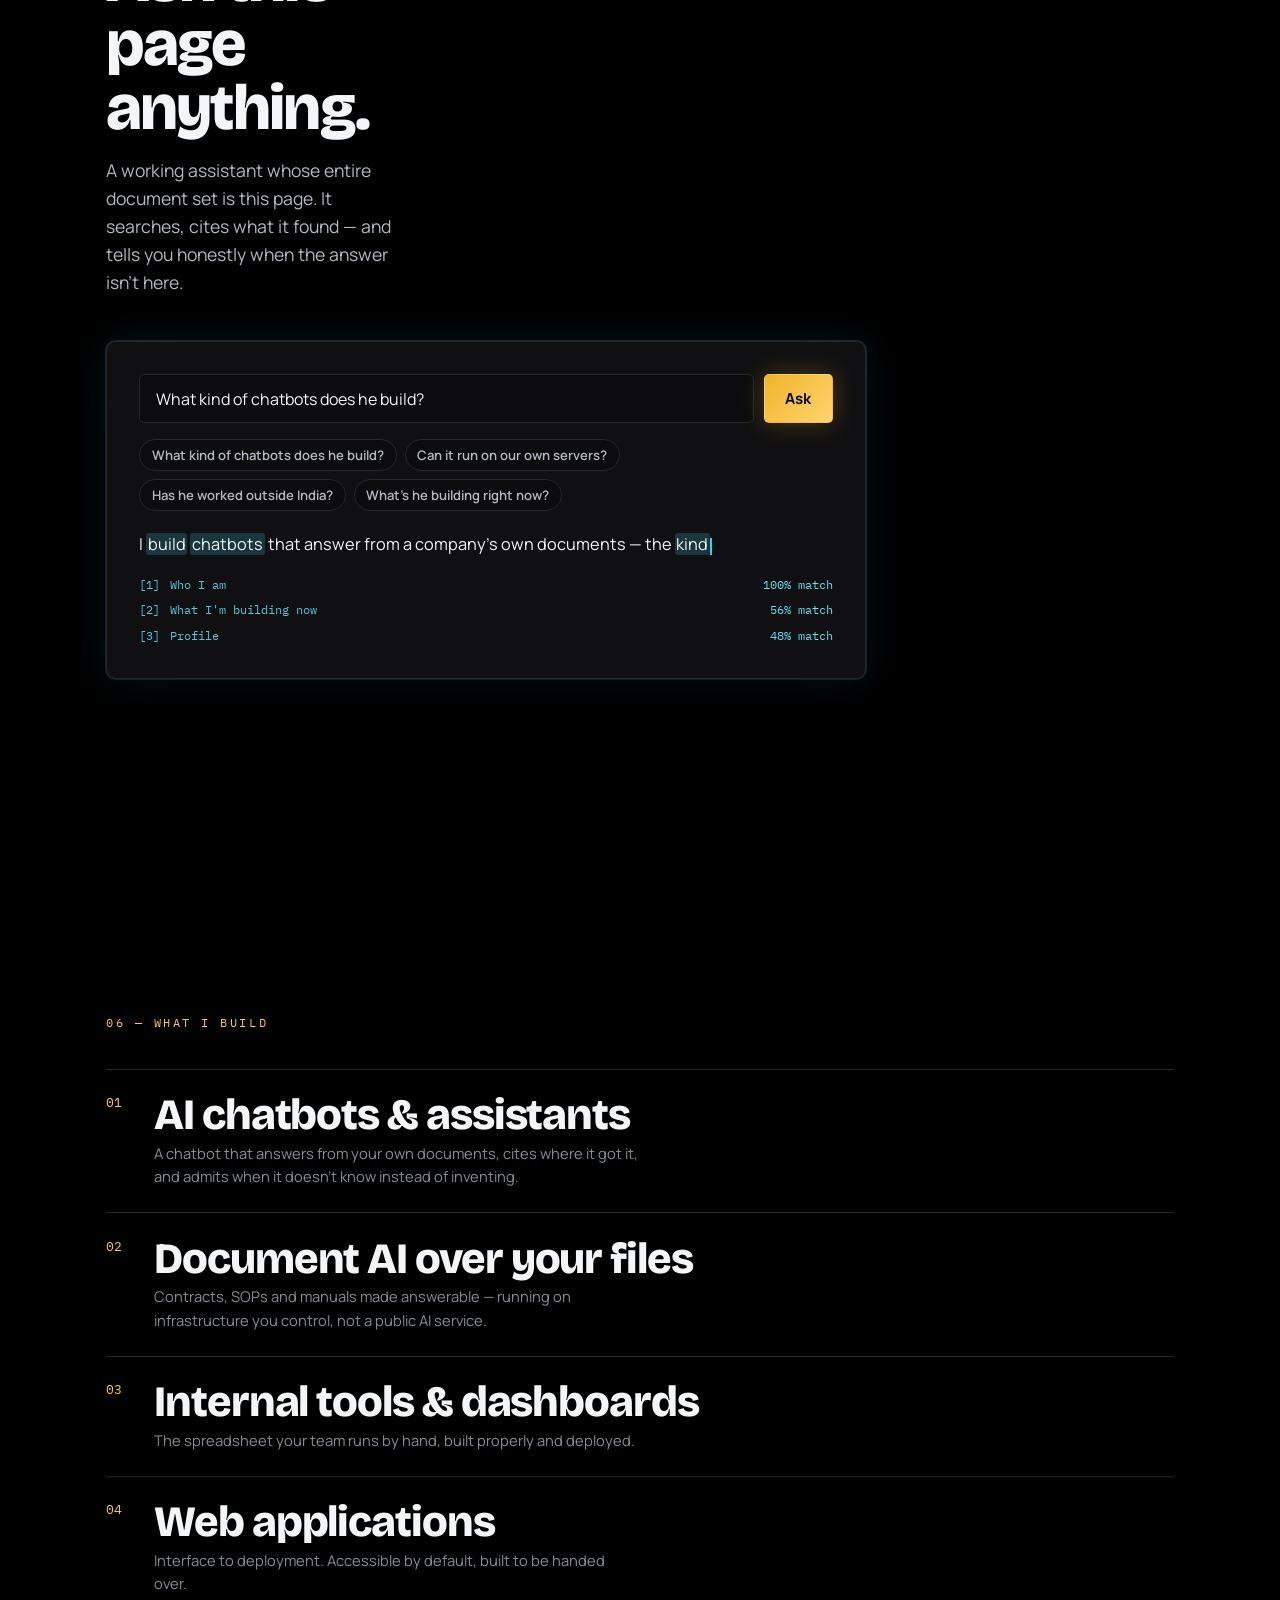
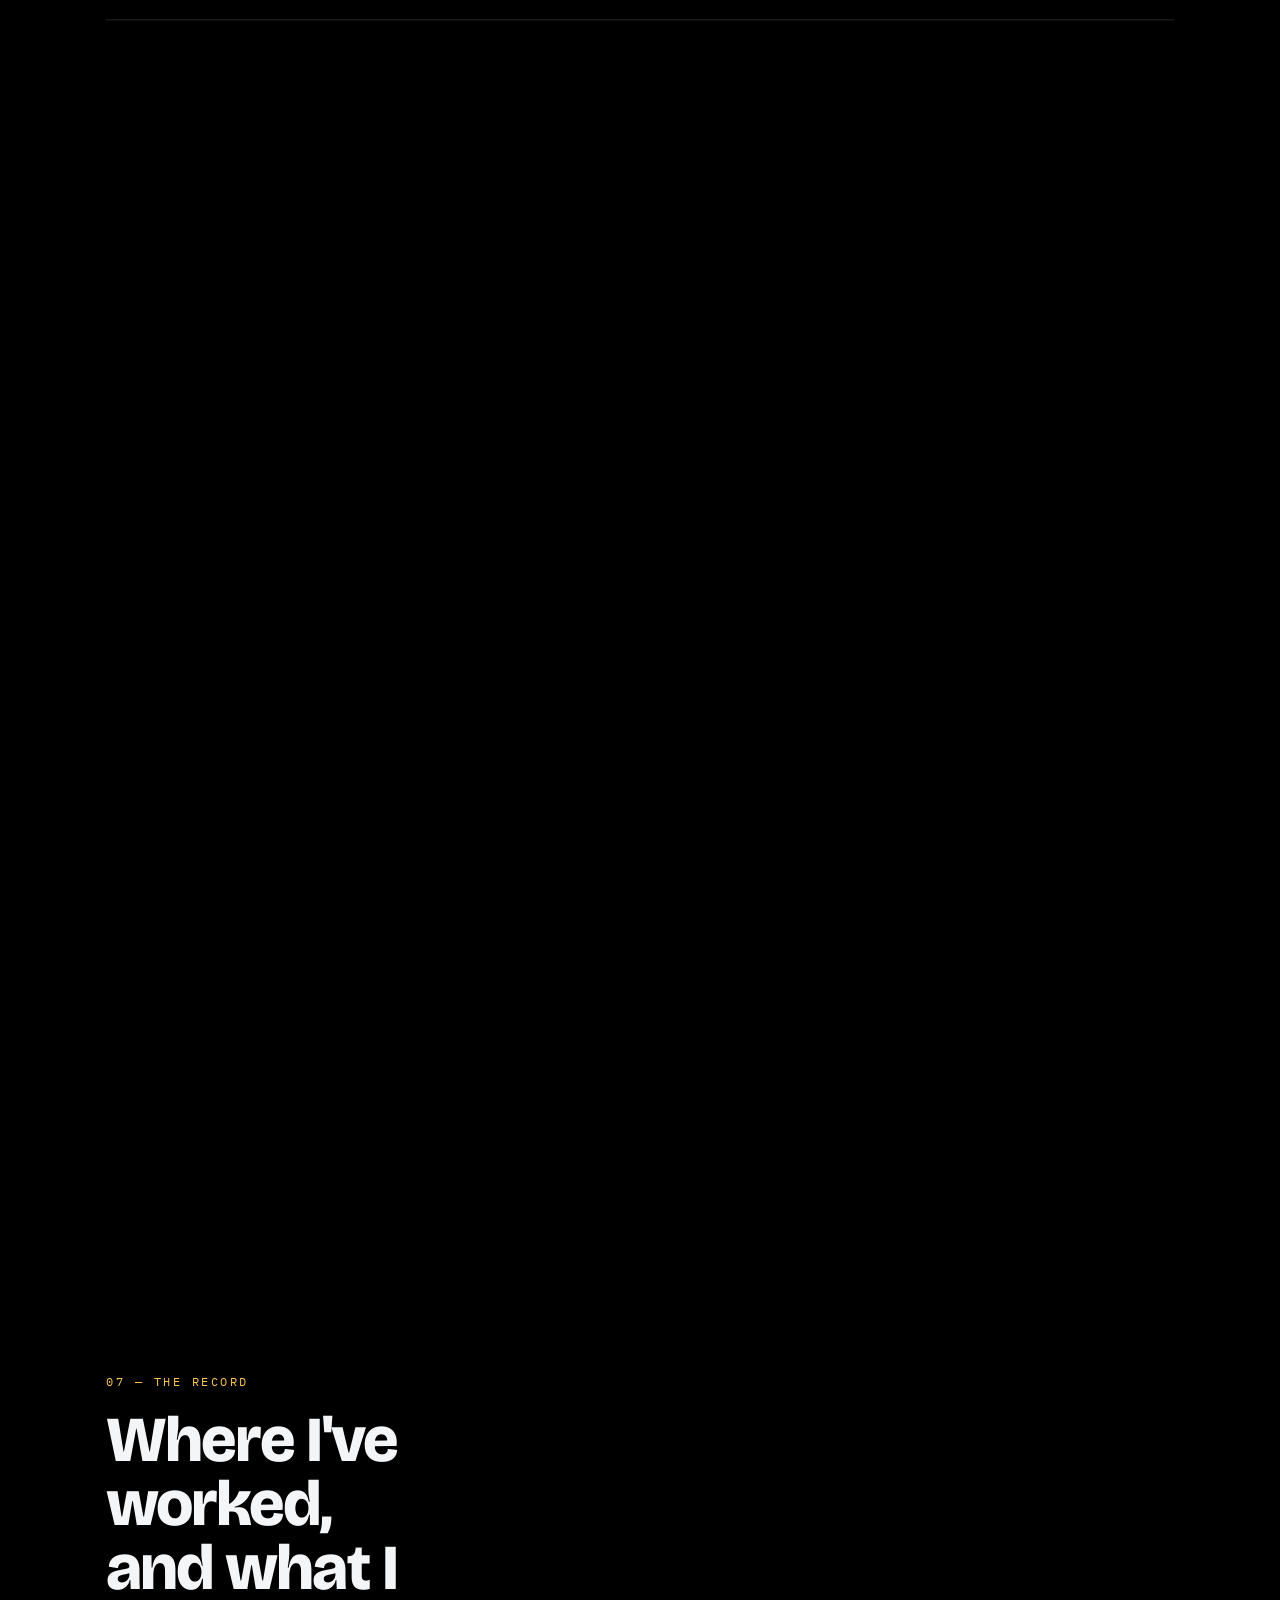
==== commit 84de6b97: "Read PDFs and Word files in the document X-ray The demo only took .txt and .md, and nobody's documen" ====
--- a/index.html
+++ b/index.html
@@ -91,6 +91,6 @@
 
   <script src="main.js?v=45" defer></script>
   <script src="sandbox-ask.js?v=45" defer></script>
-  <script src="sandbox-xray.js?v=45" defer></script>
+  <script src="sandbox-xray.js?v=46" defer></script>
 </body>
 </html>
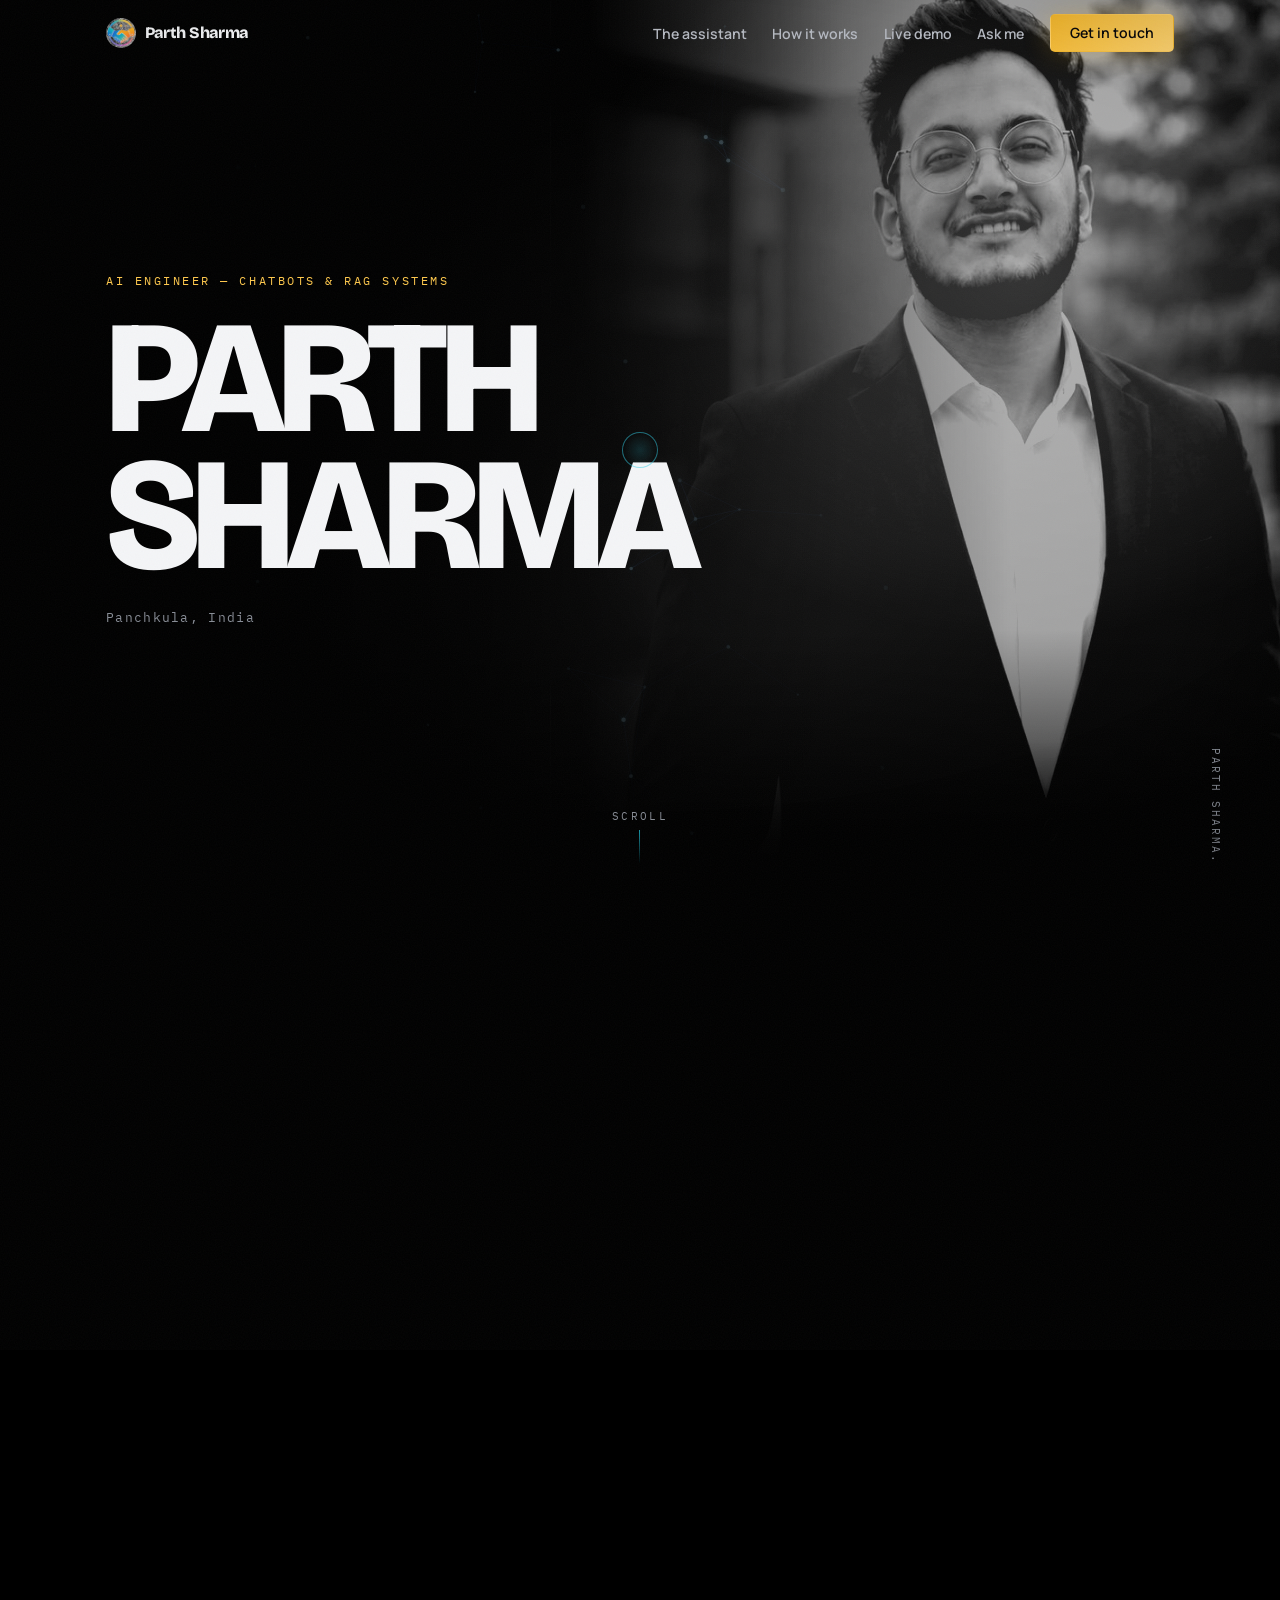
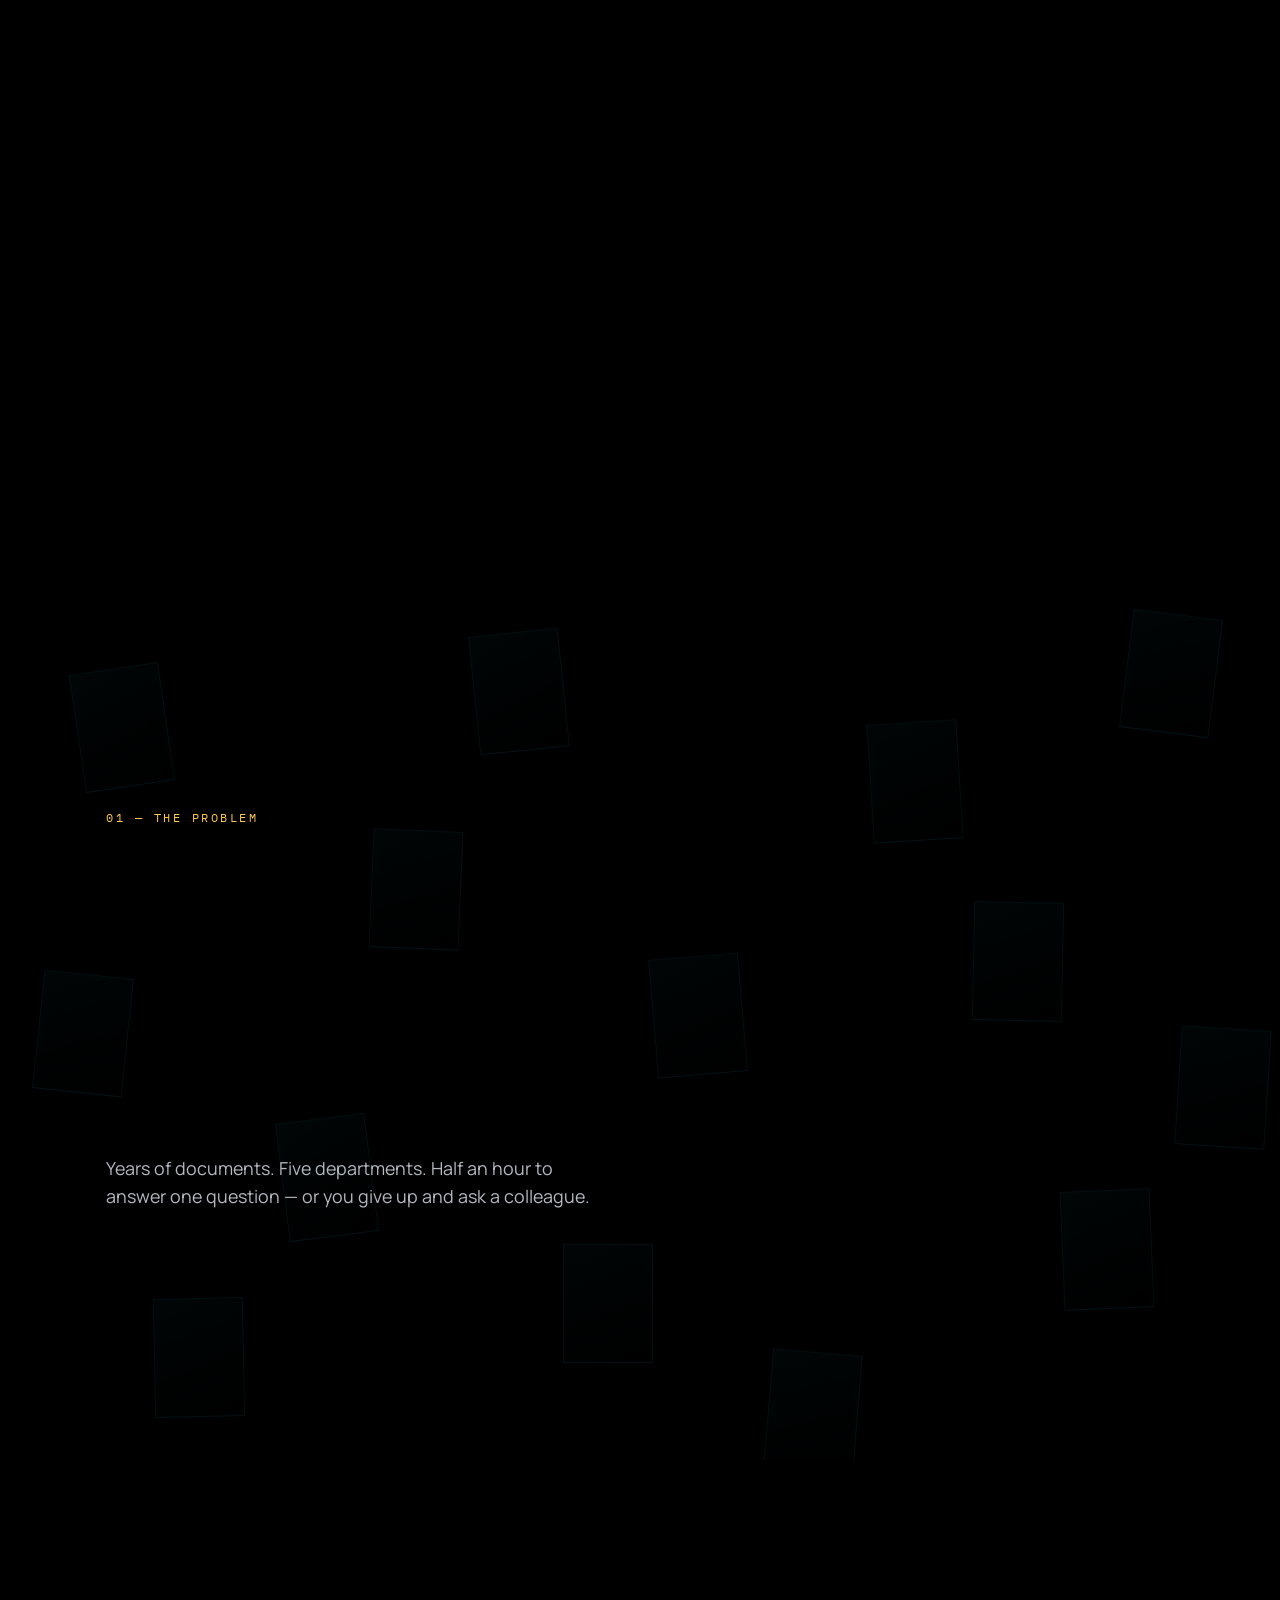
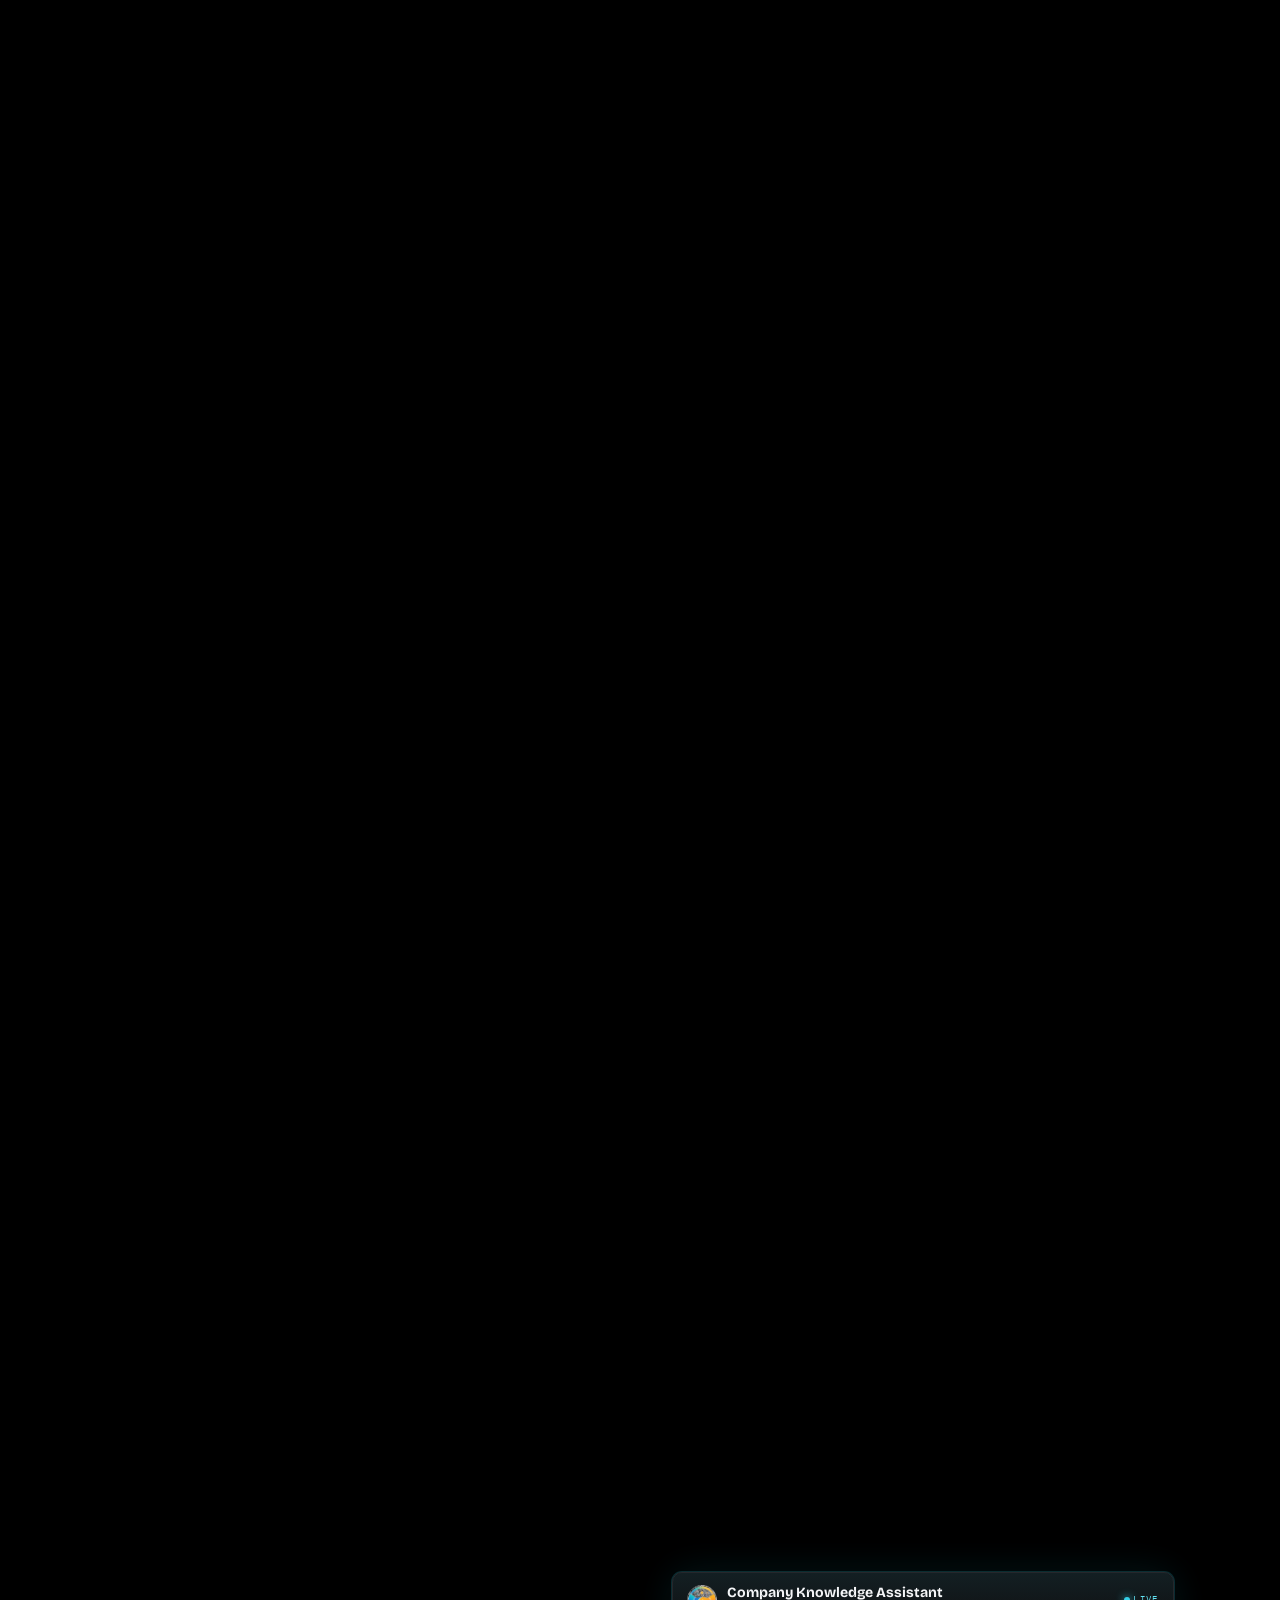
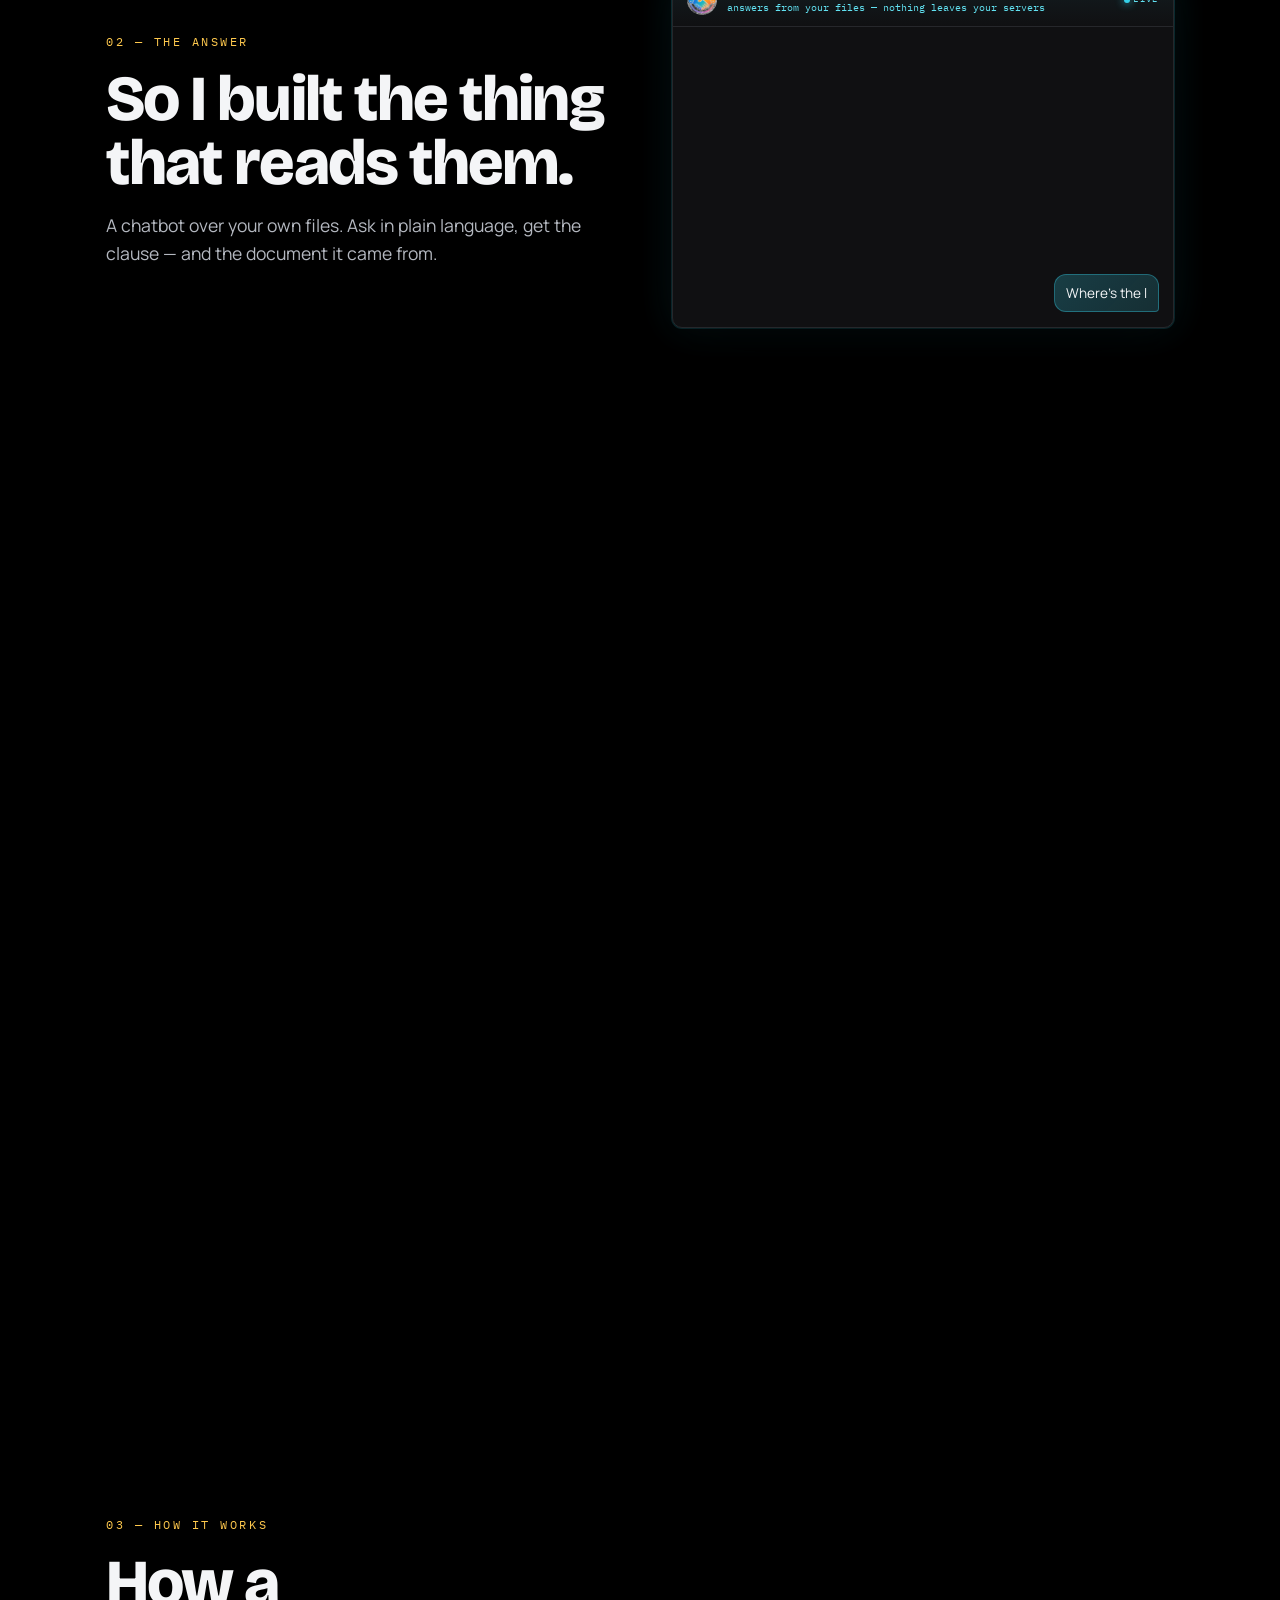
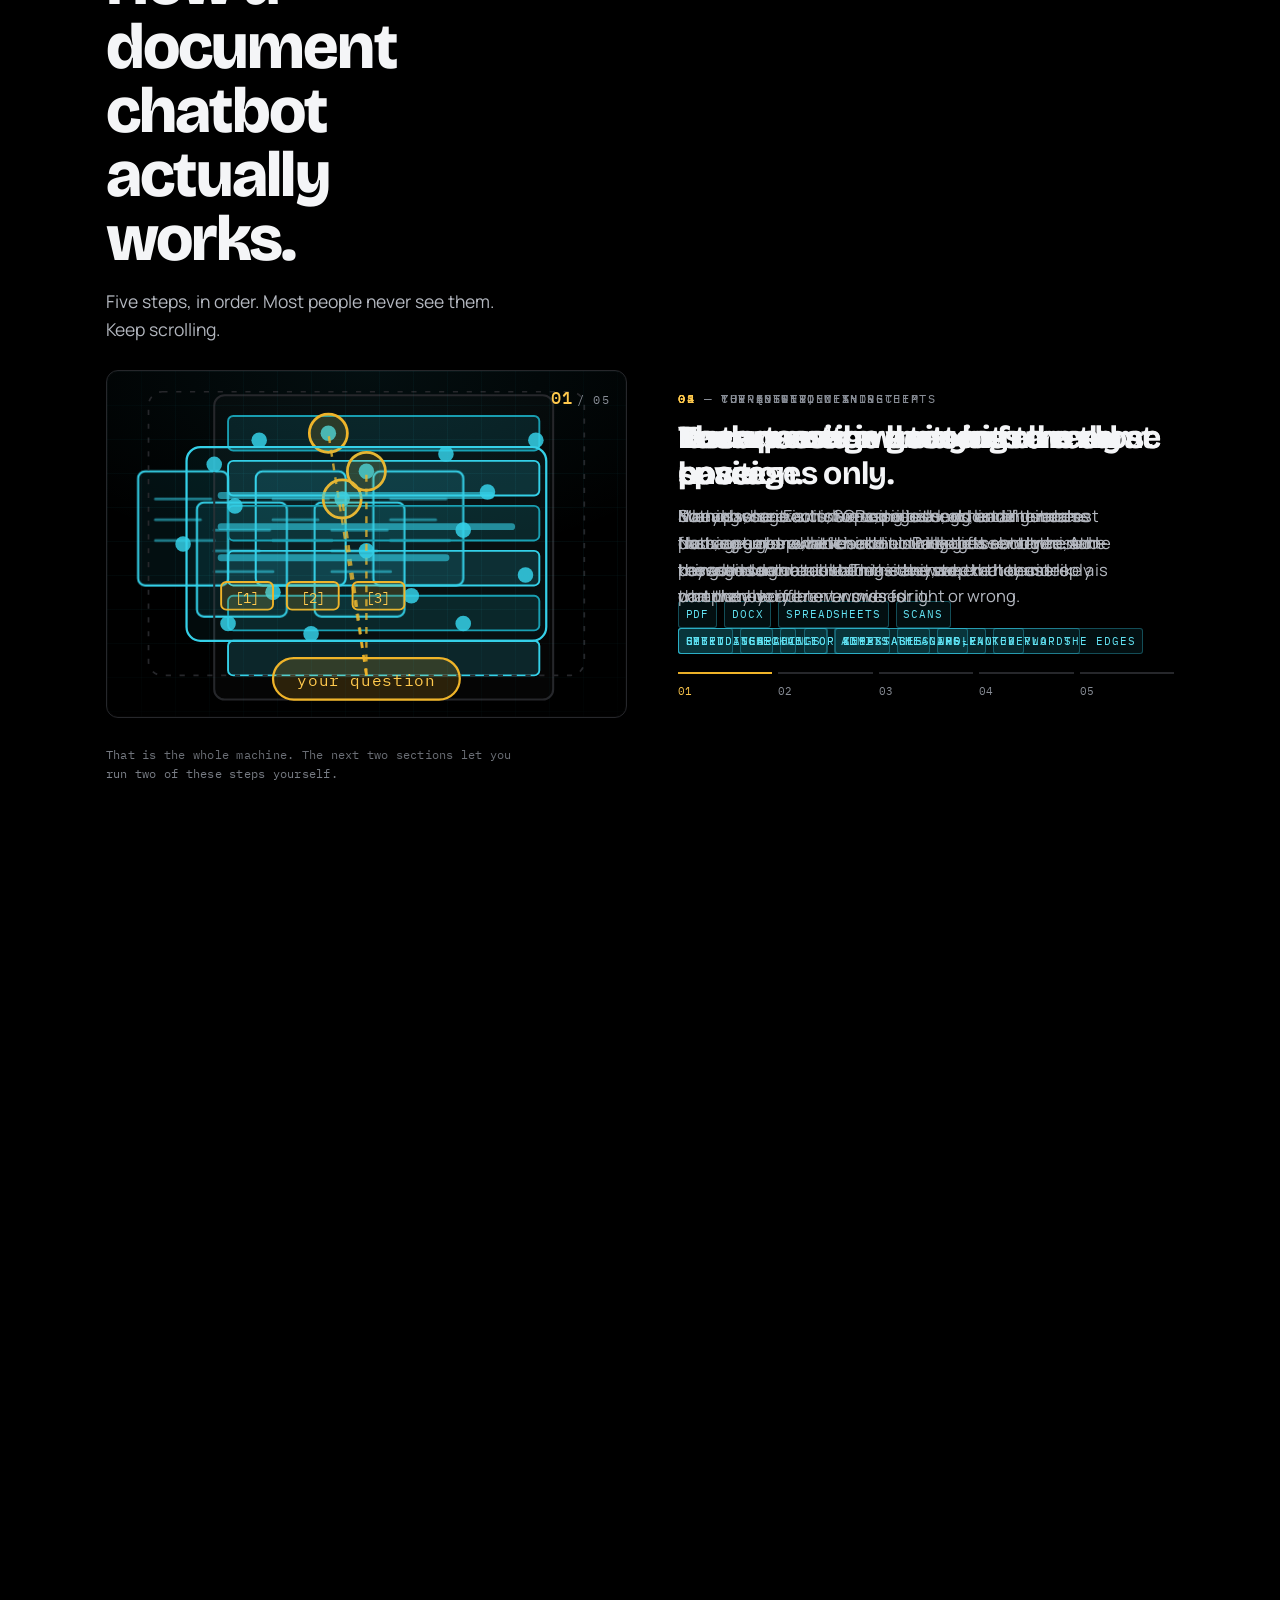
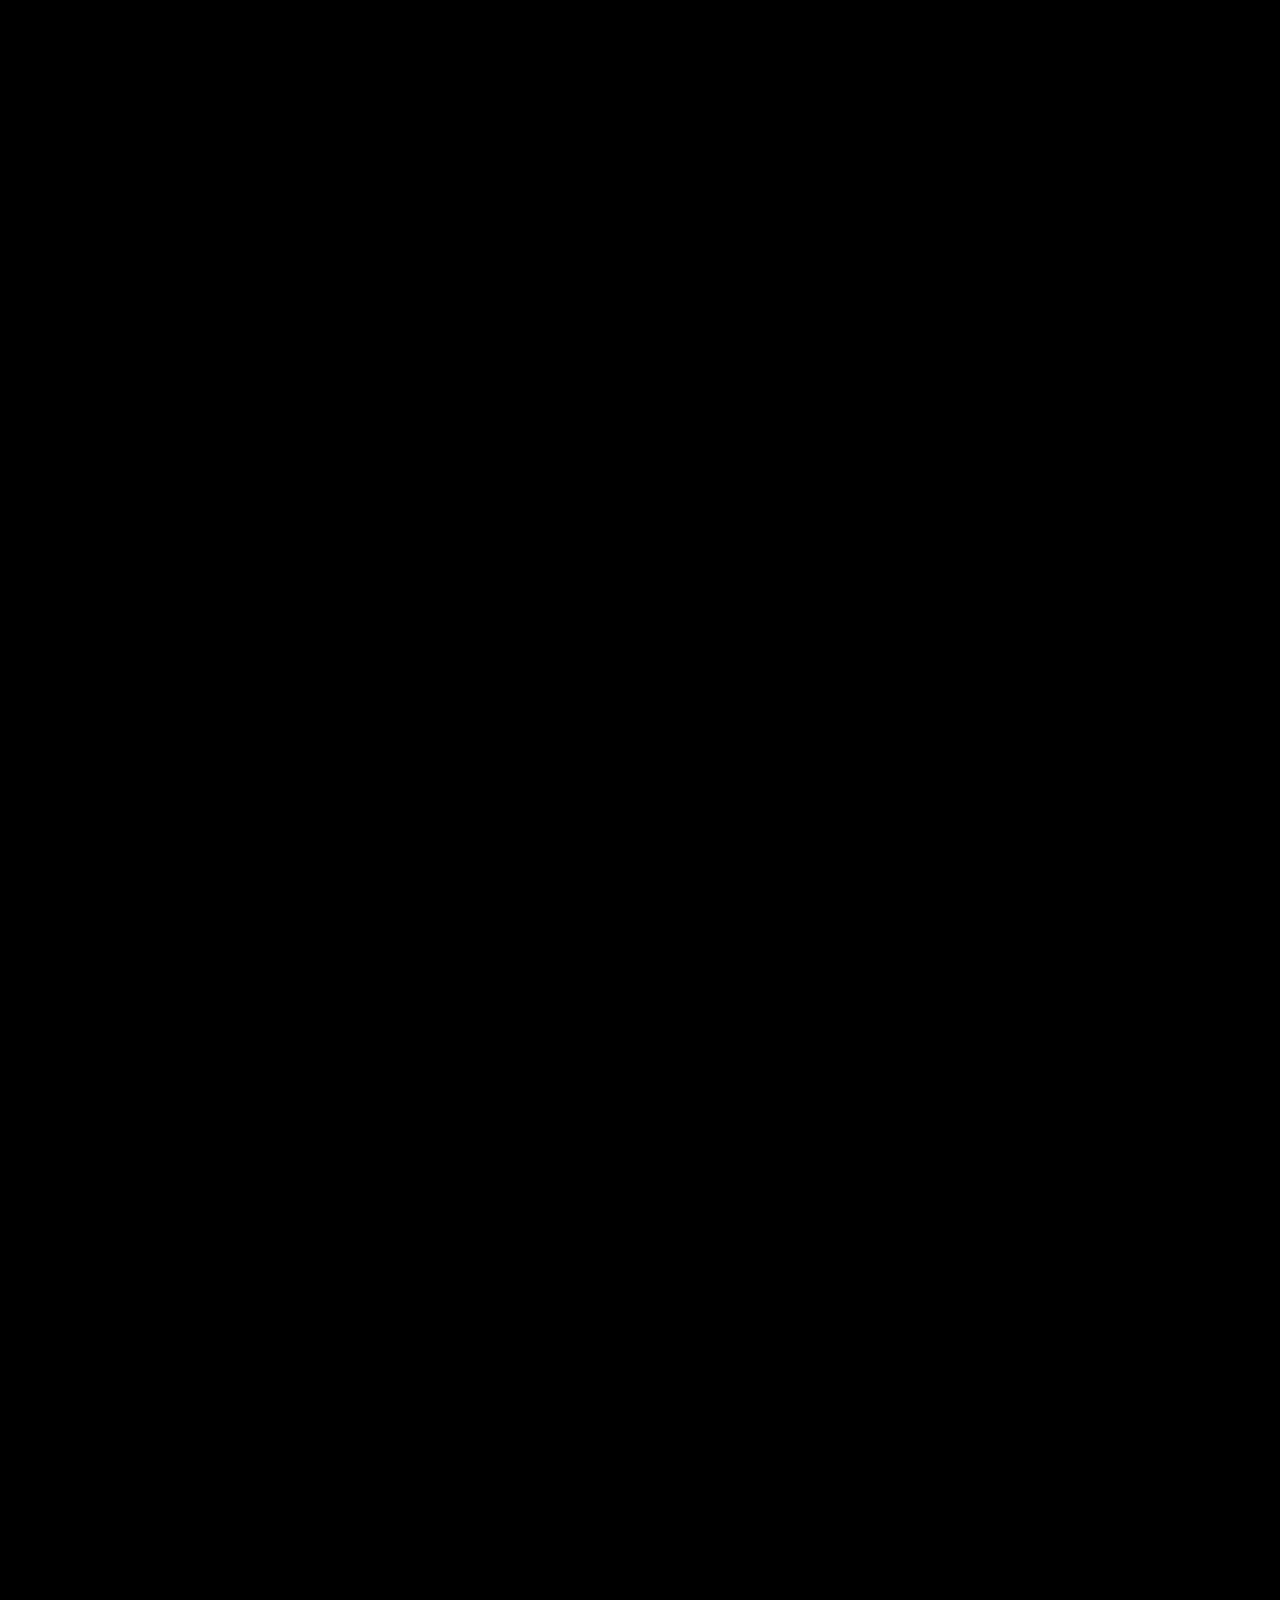
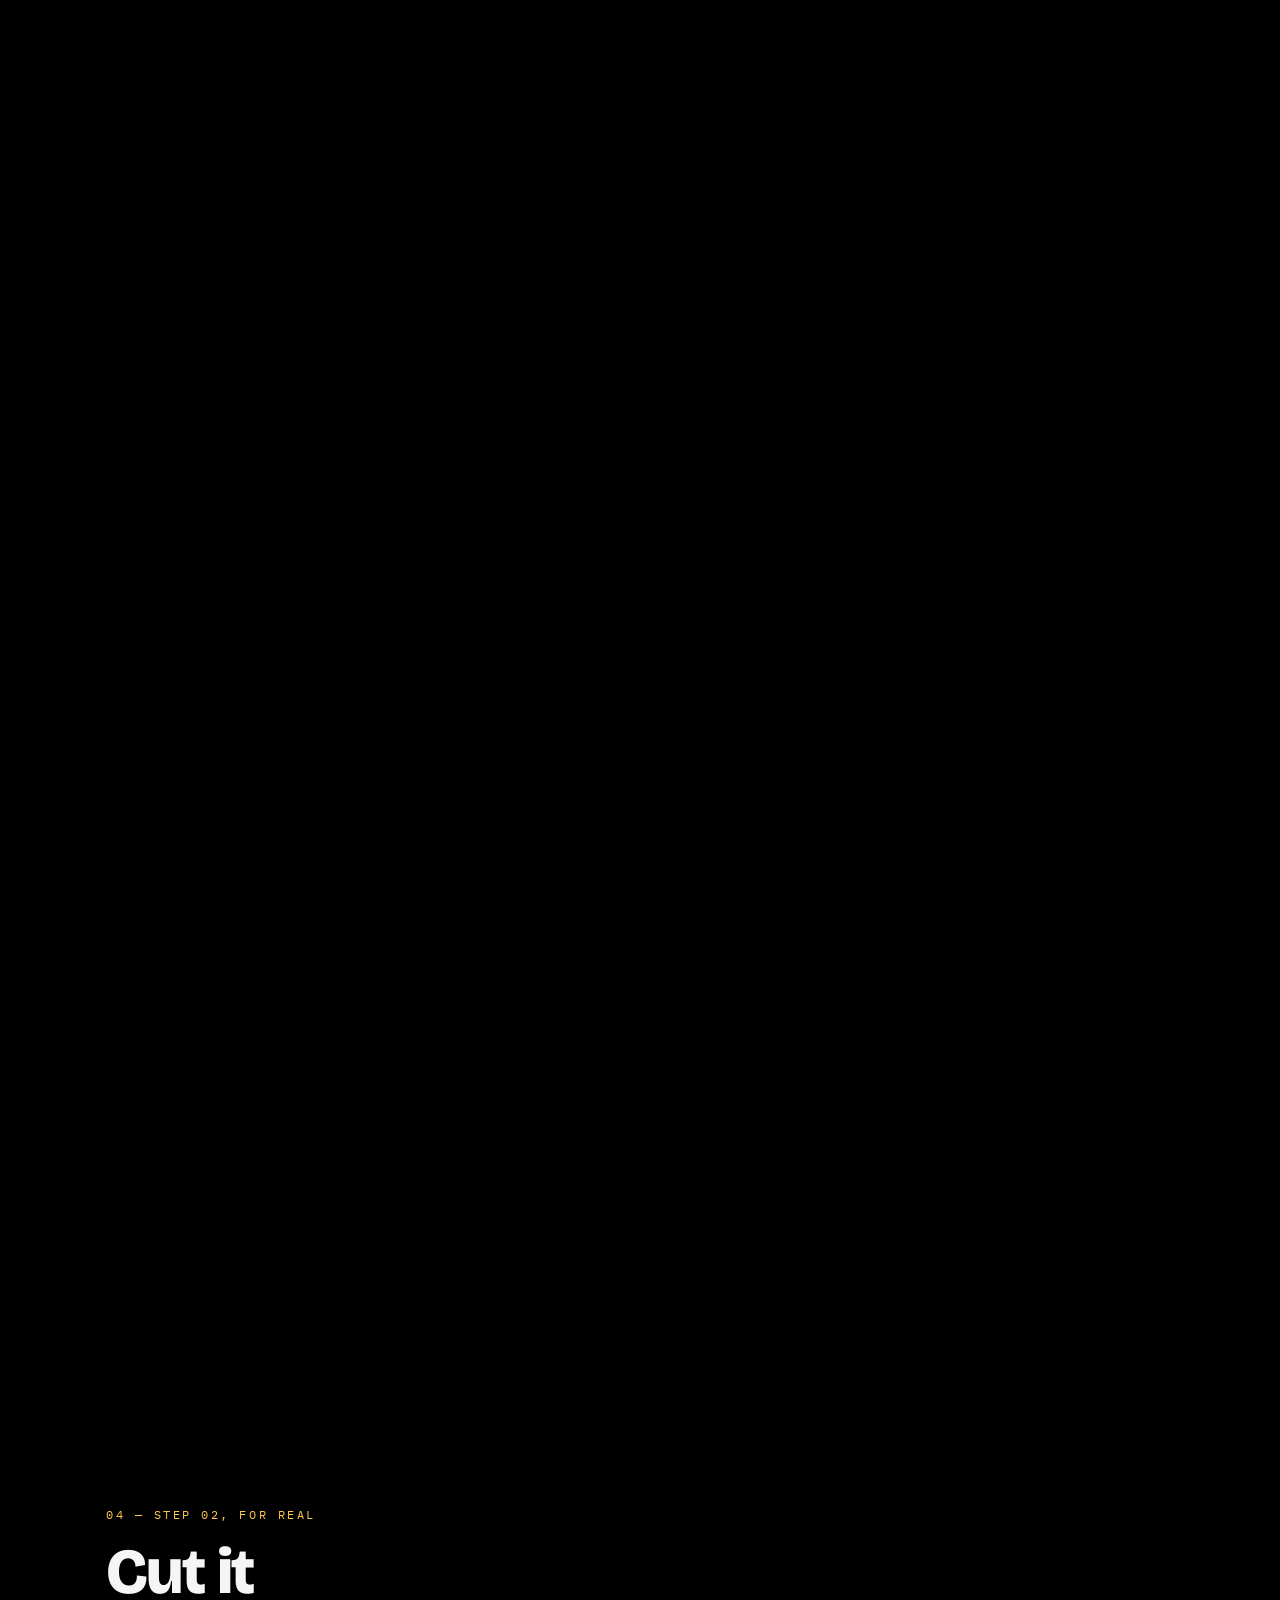
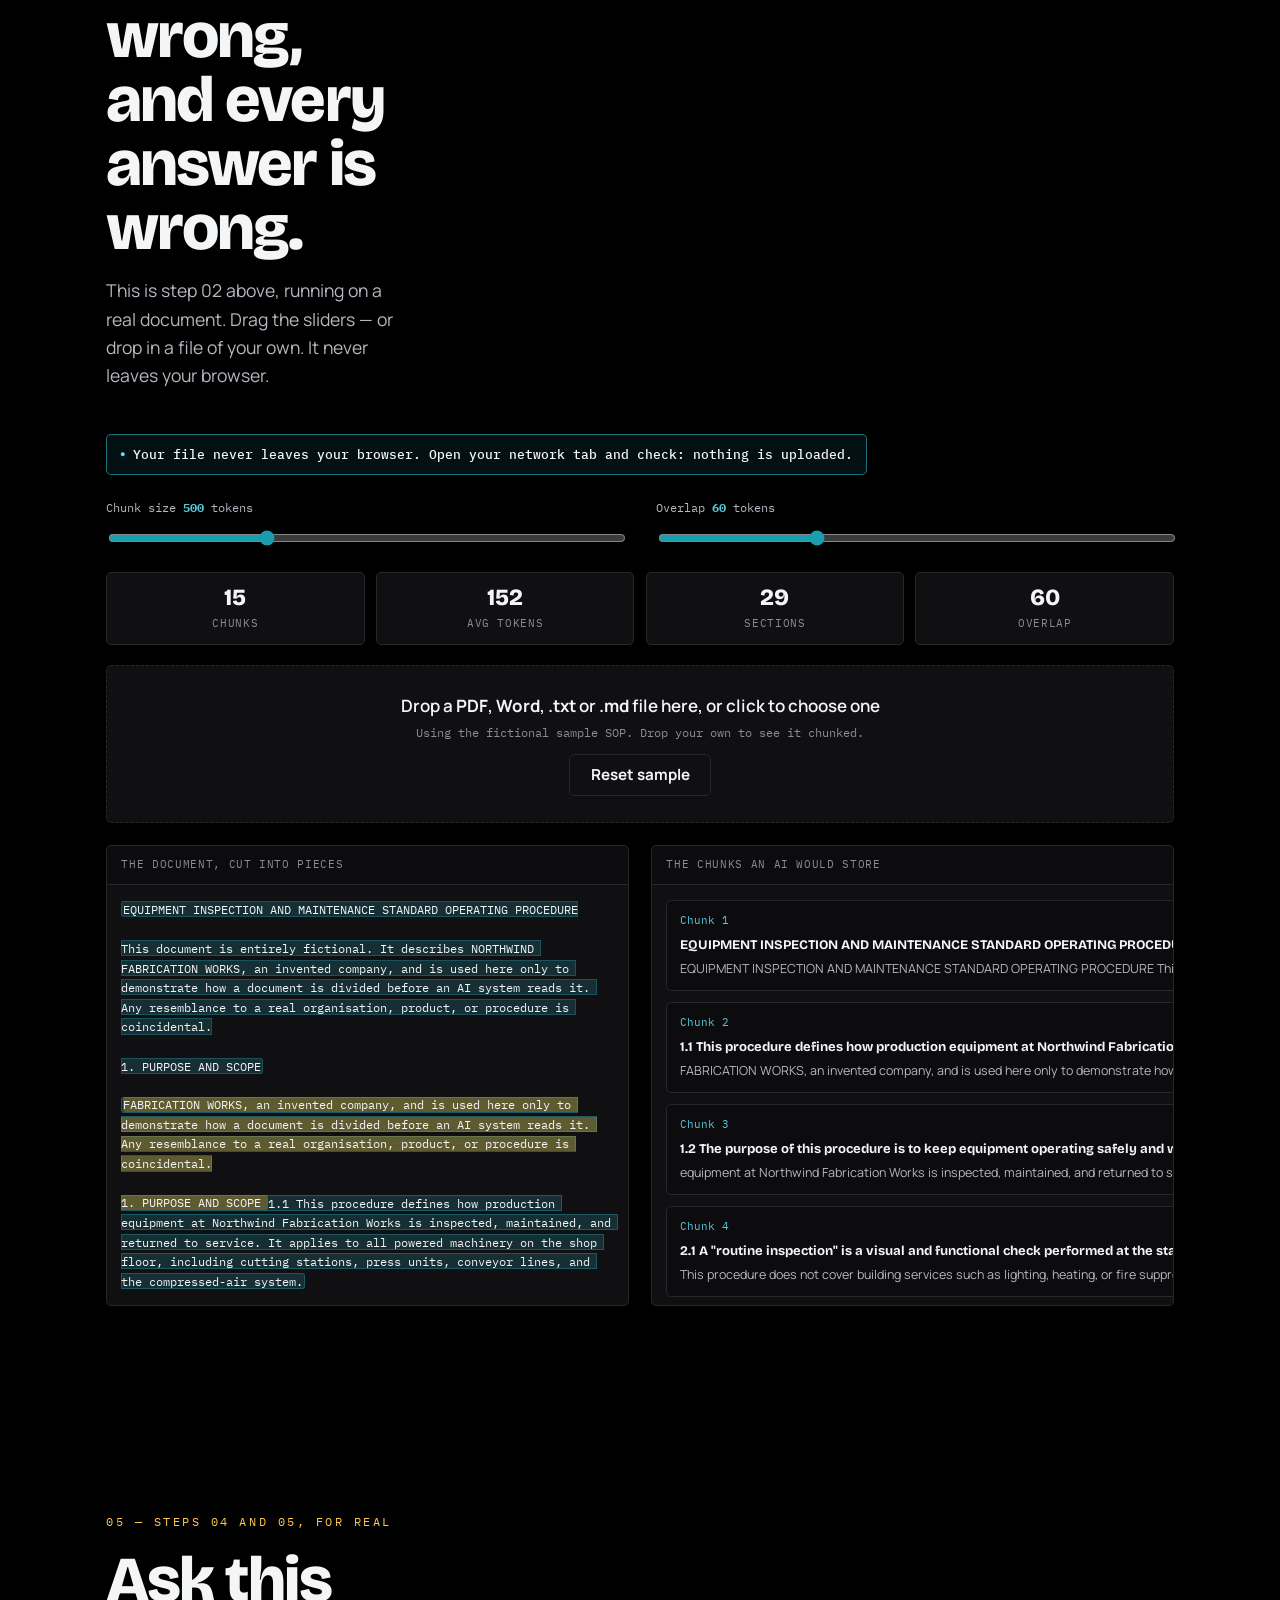
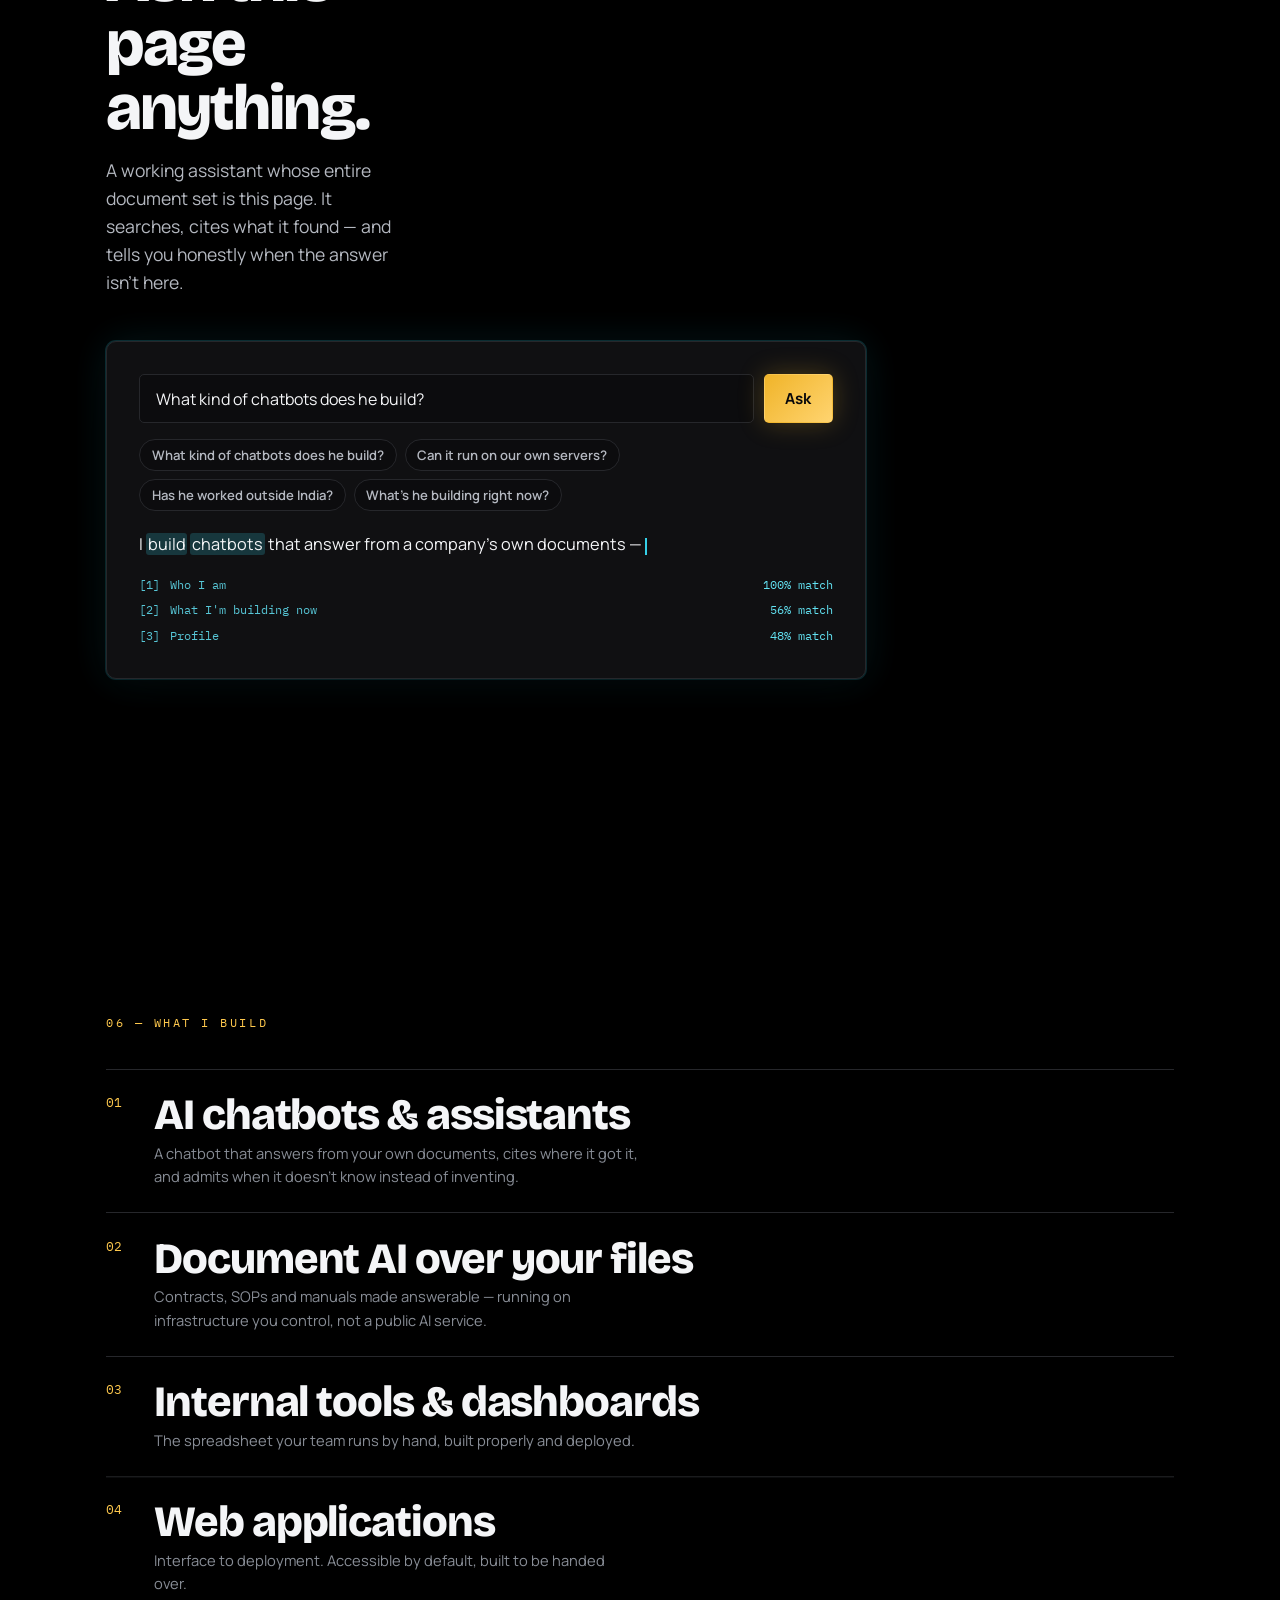
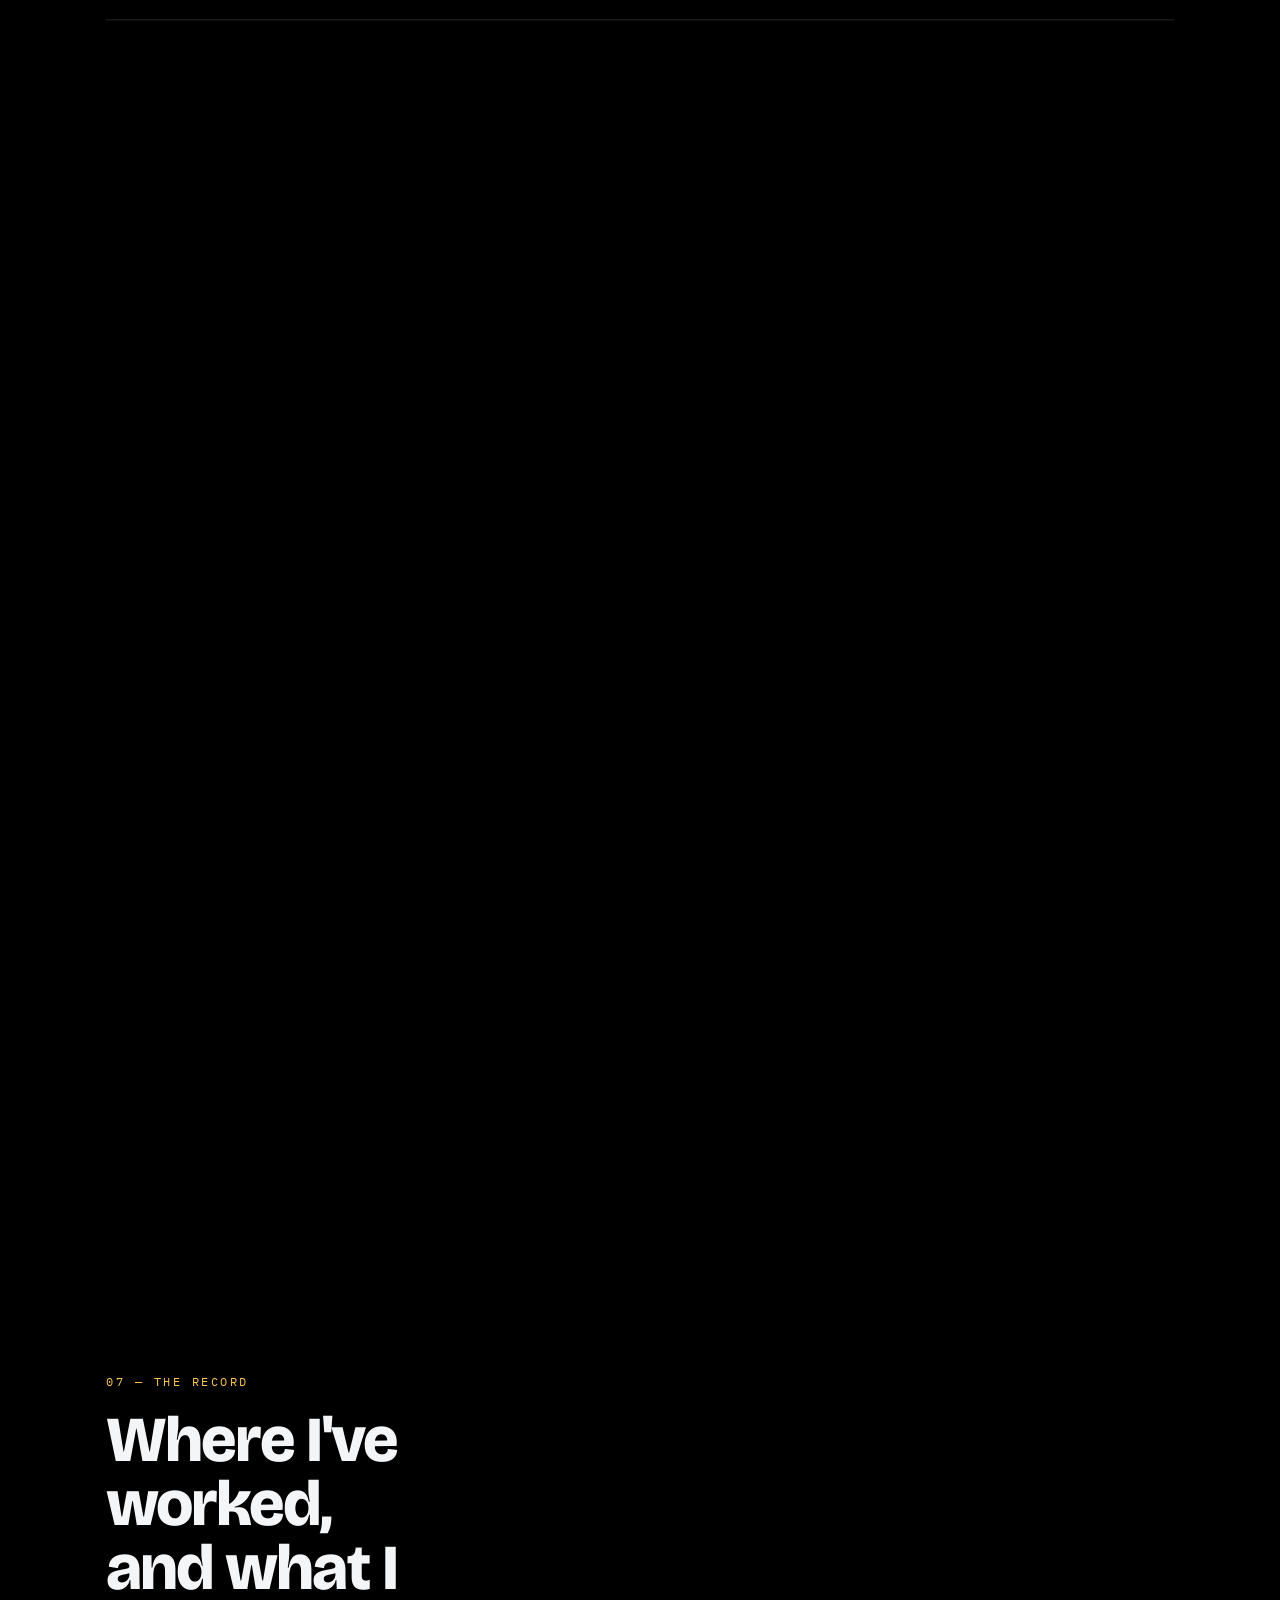
==== commit cf17c3e9: "Read PDFs and Word files in the document X-ray The demo only took .txt and .md, and nobody's documen" ====
--- a/index.html
+++ b/index.html
@@ -91,6 +91,6 @@
 
   <script src="main.js?v=45" defer></script>
   <script src="sandbox-ask.js?v=45" defer></script>
-  <script src="sandbox-xray.js?v=46" defer></script>
+  <script src="sandbox-xray.js?v=47" defer></script>
 </body>
 </html>
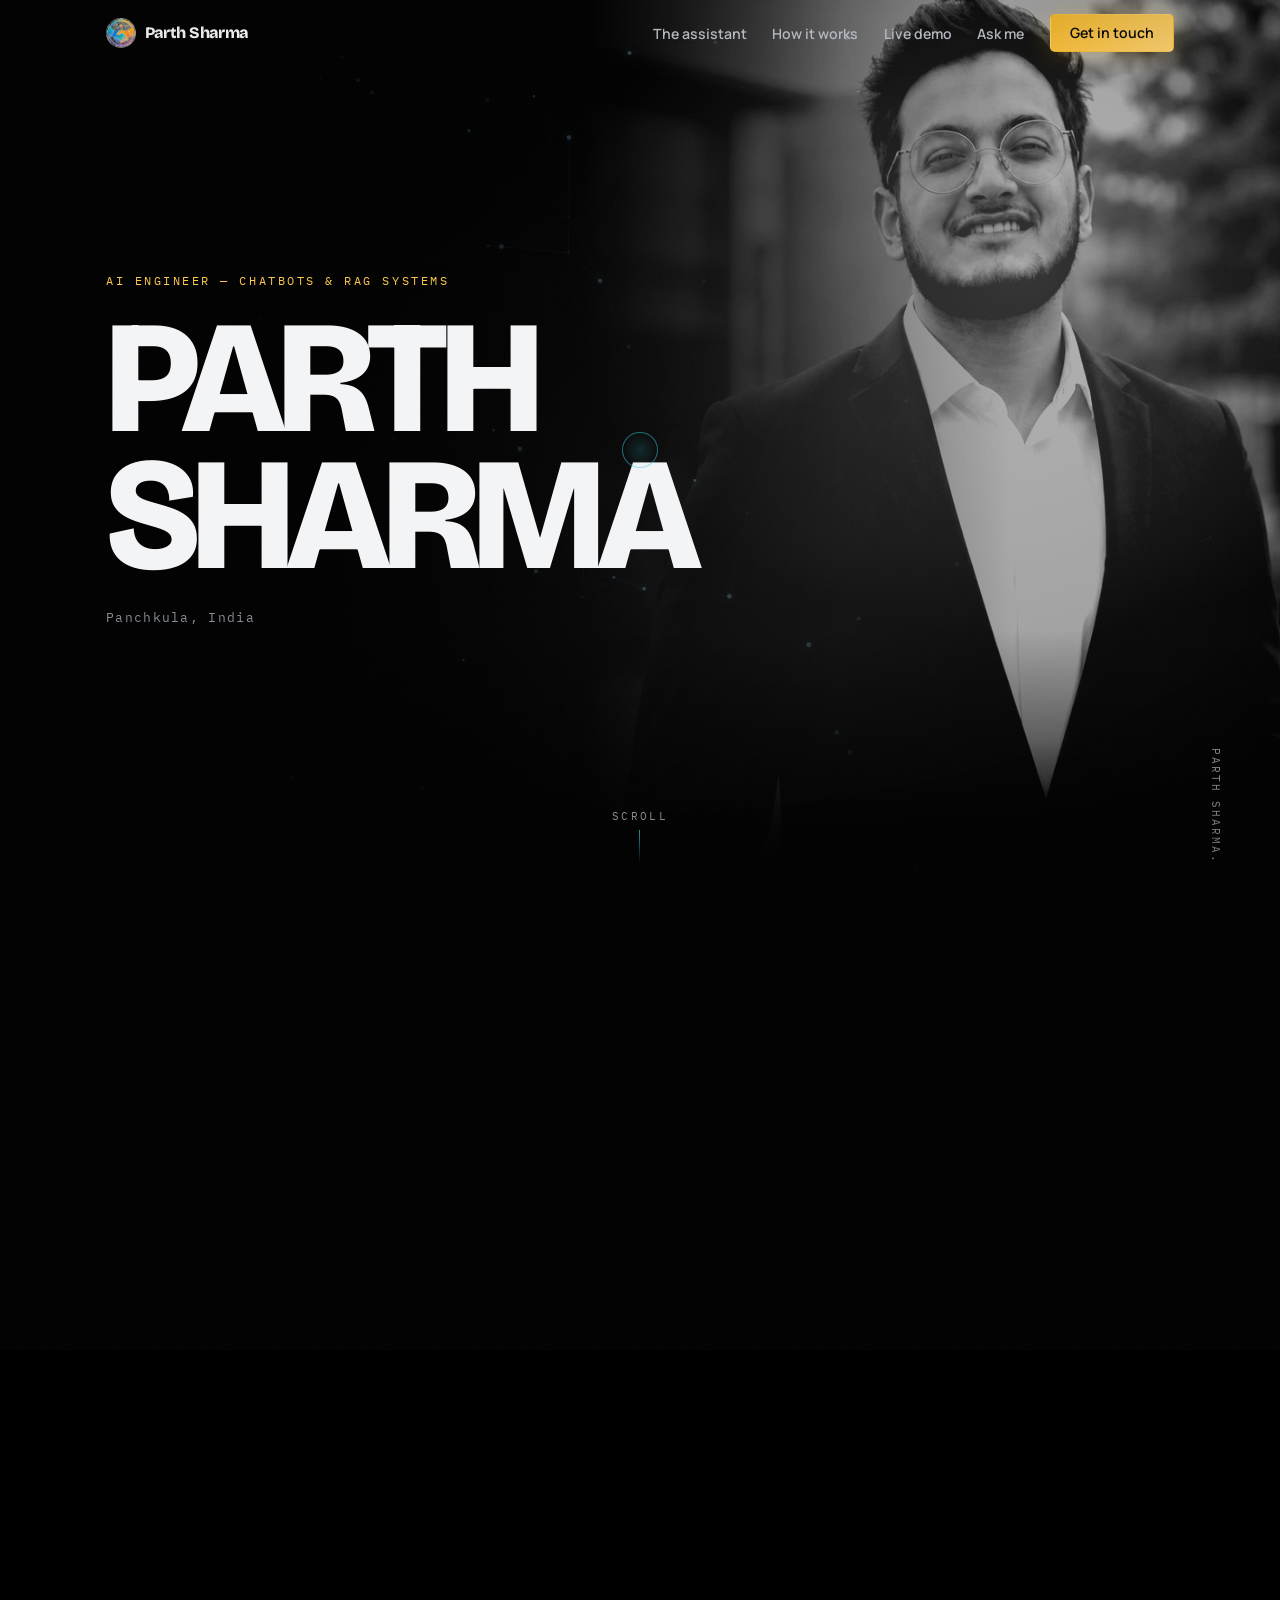
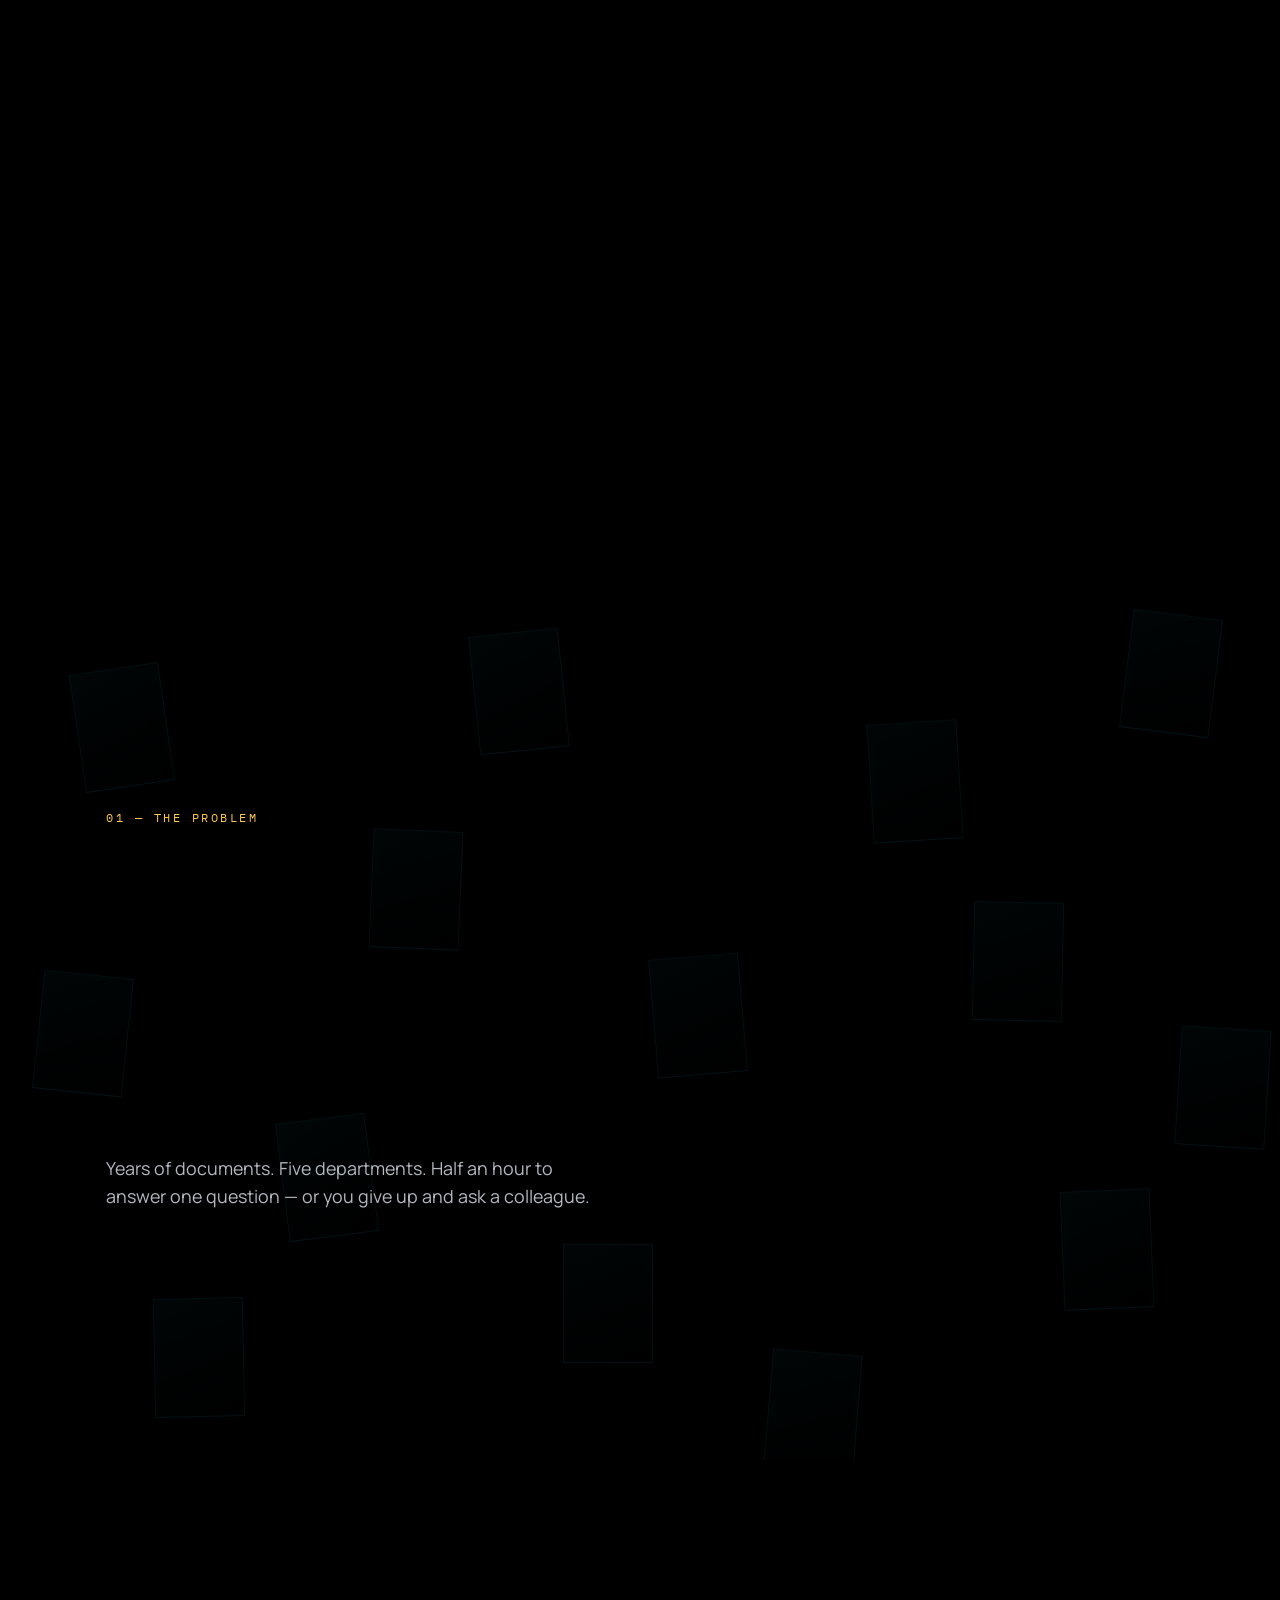
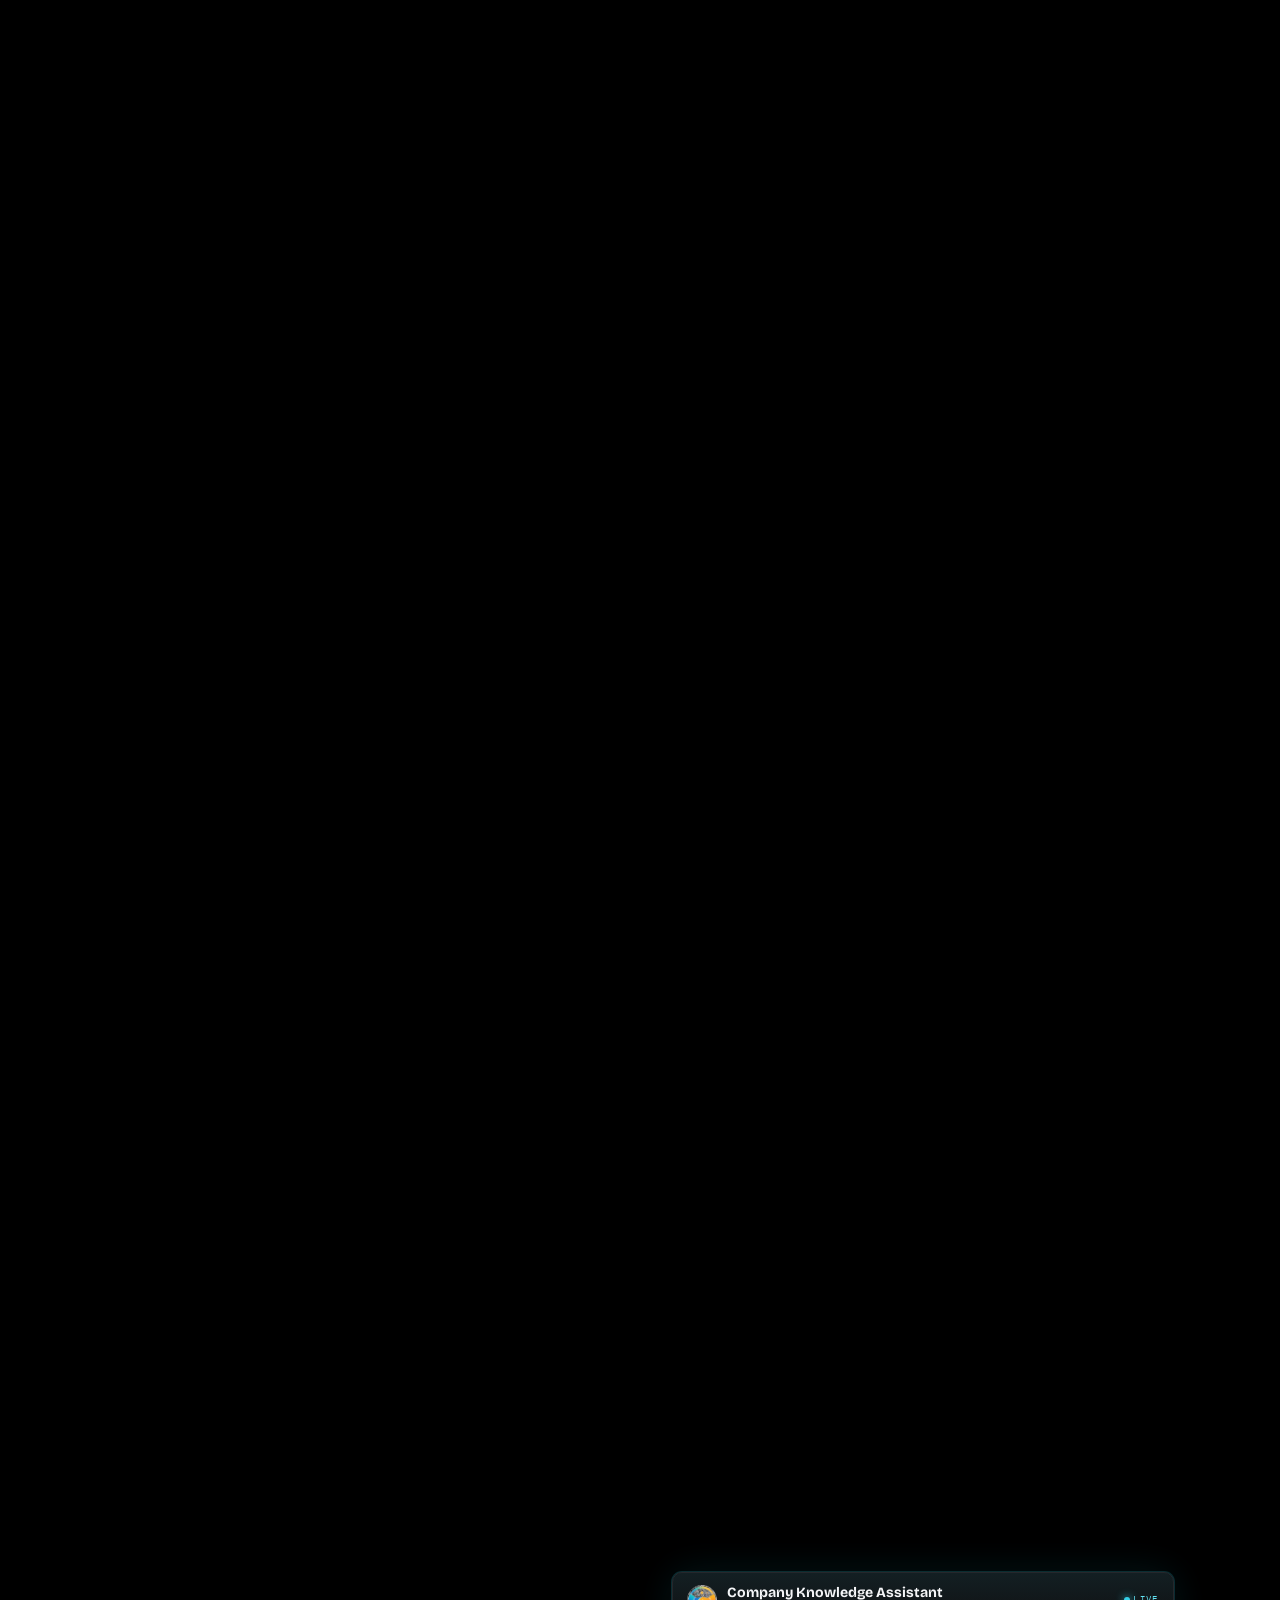
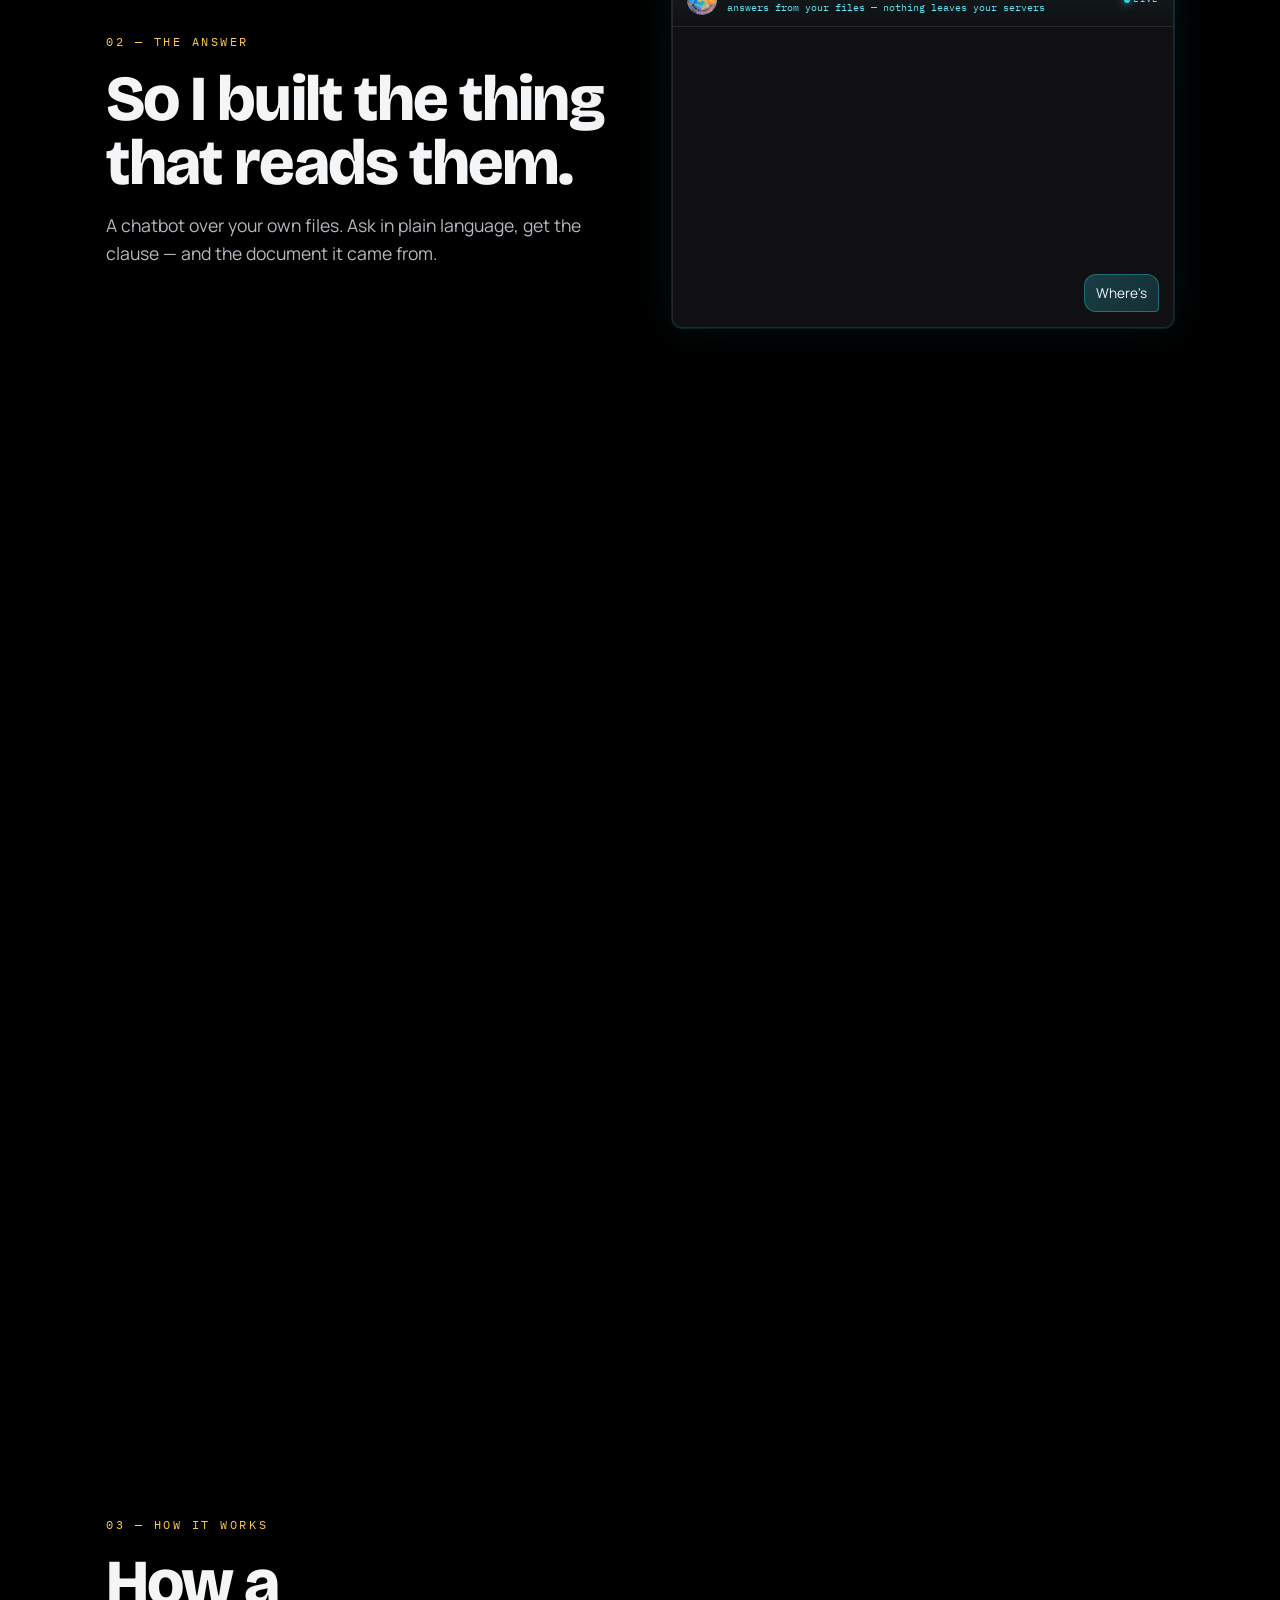
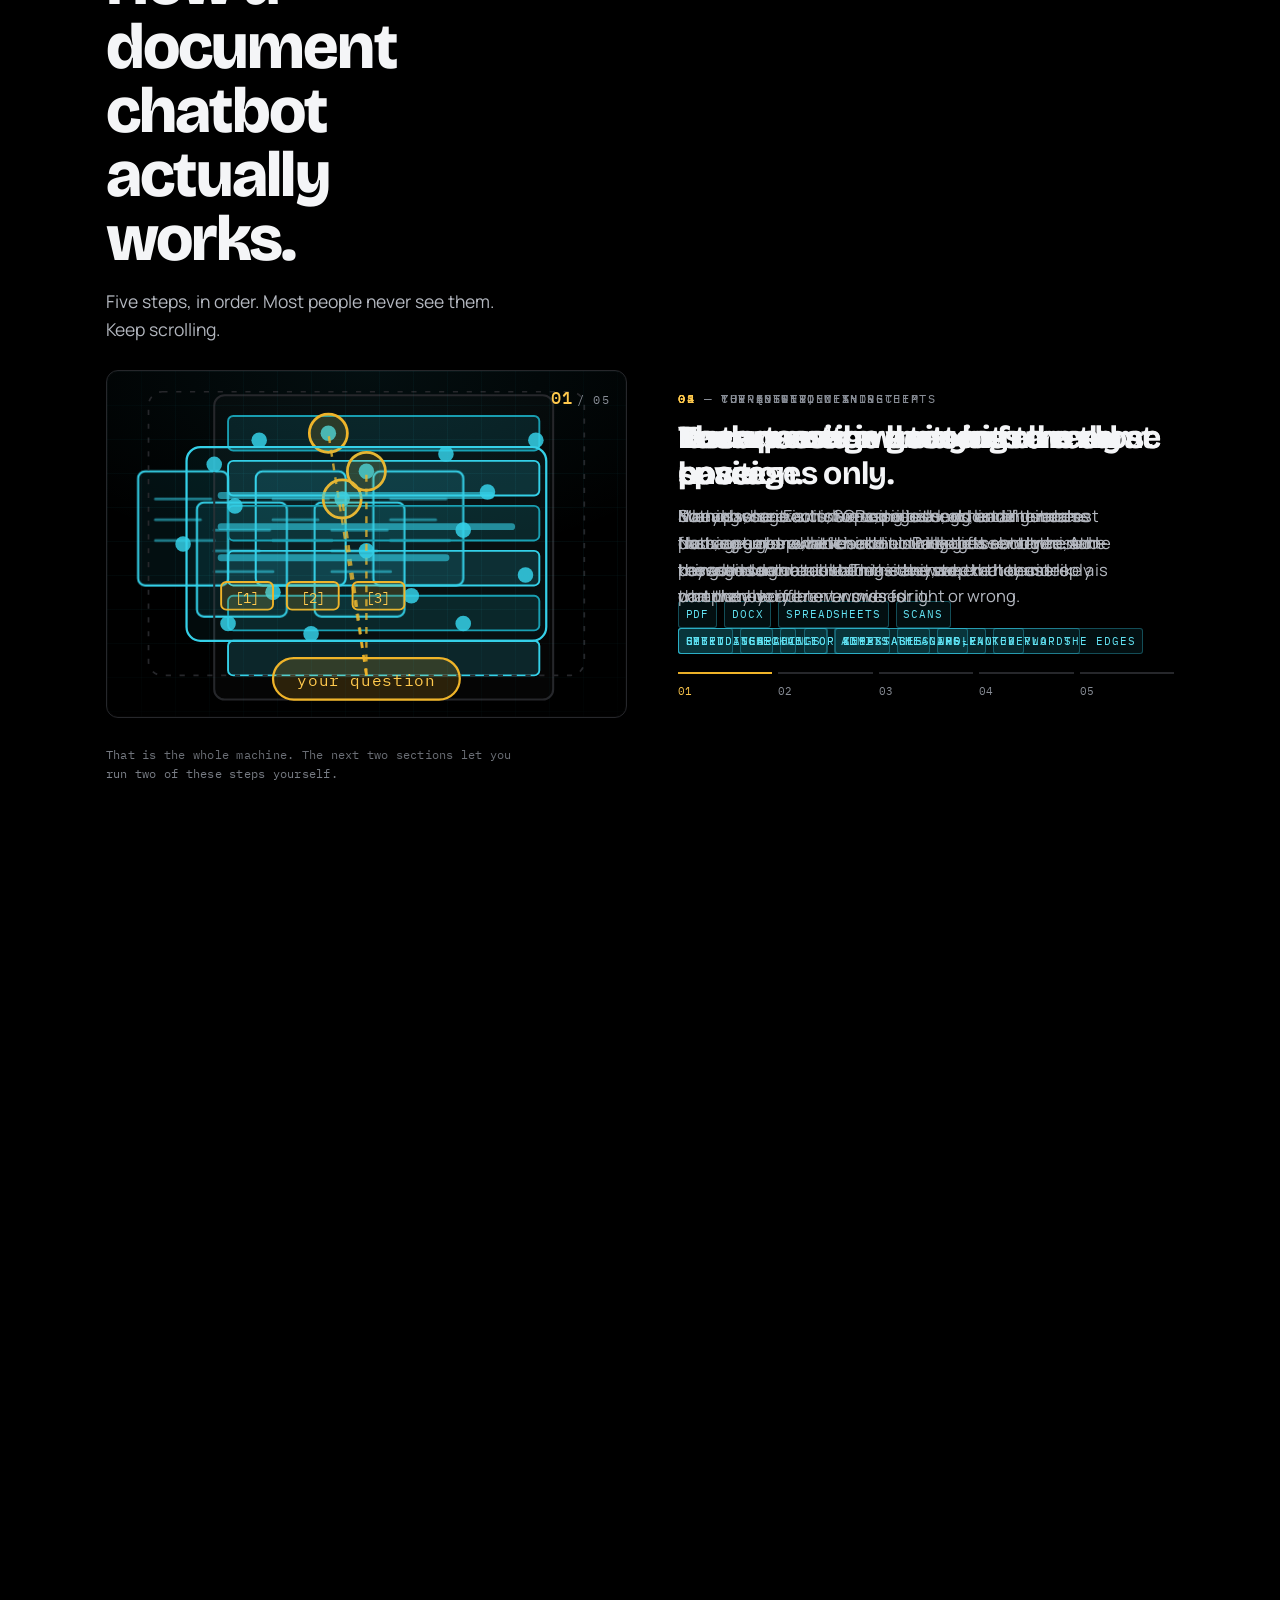
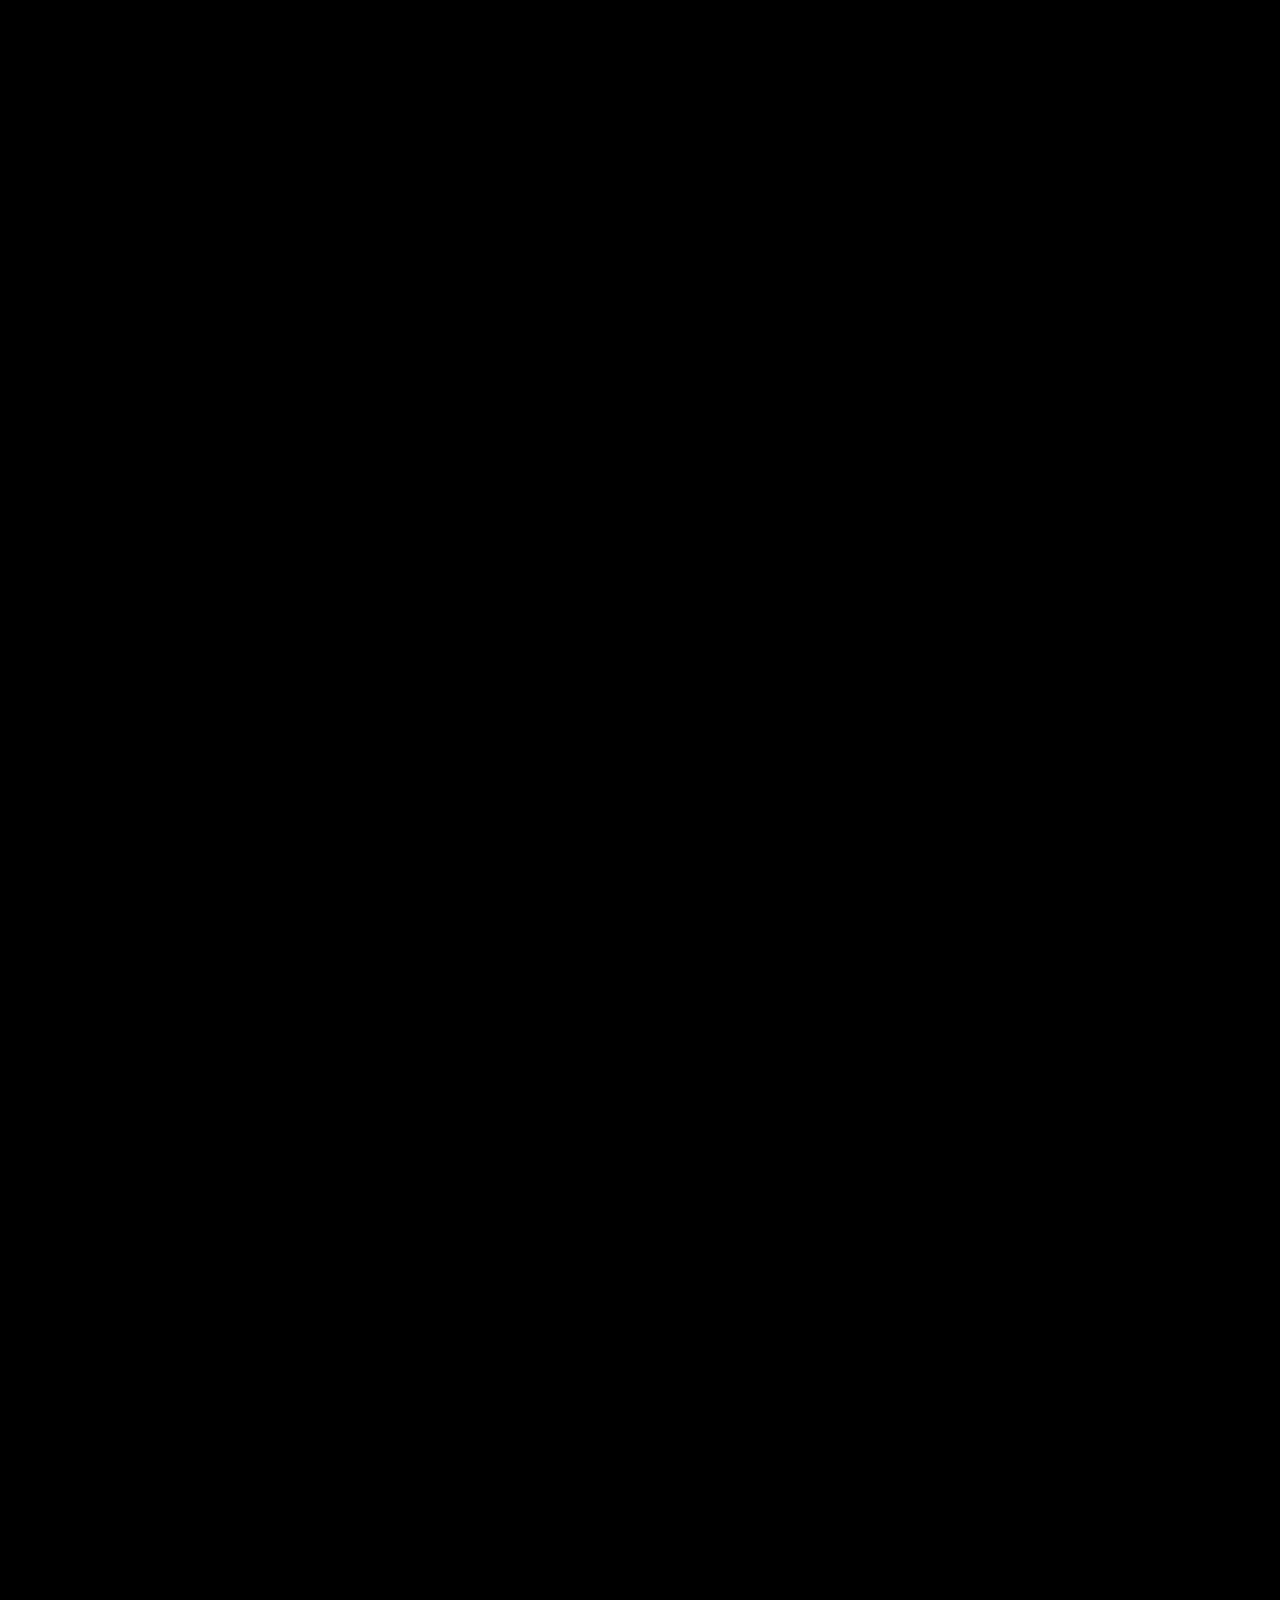
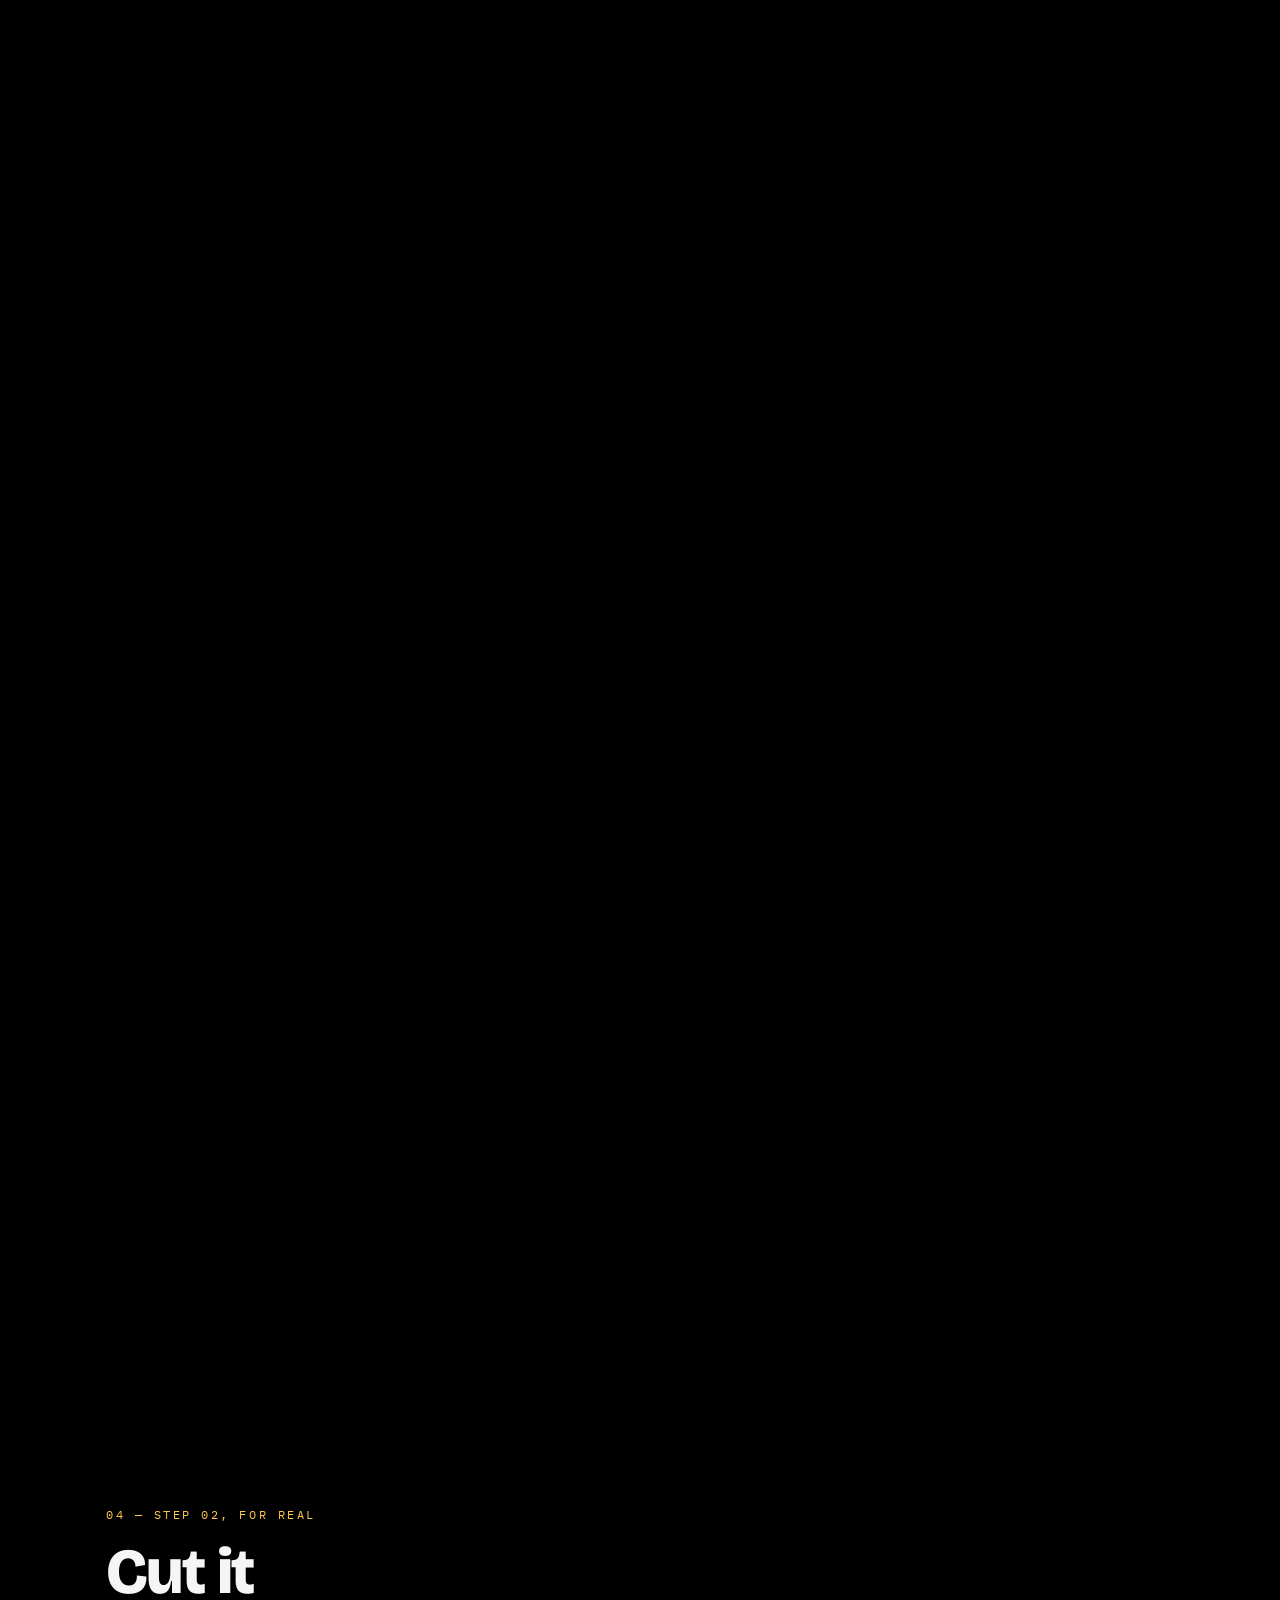
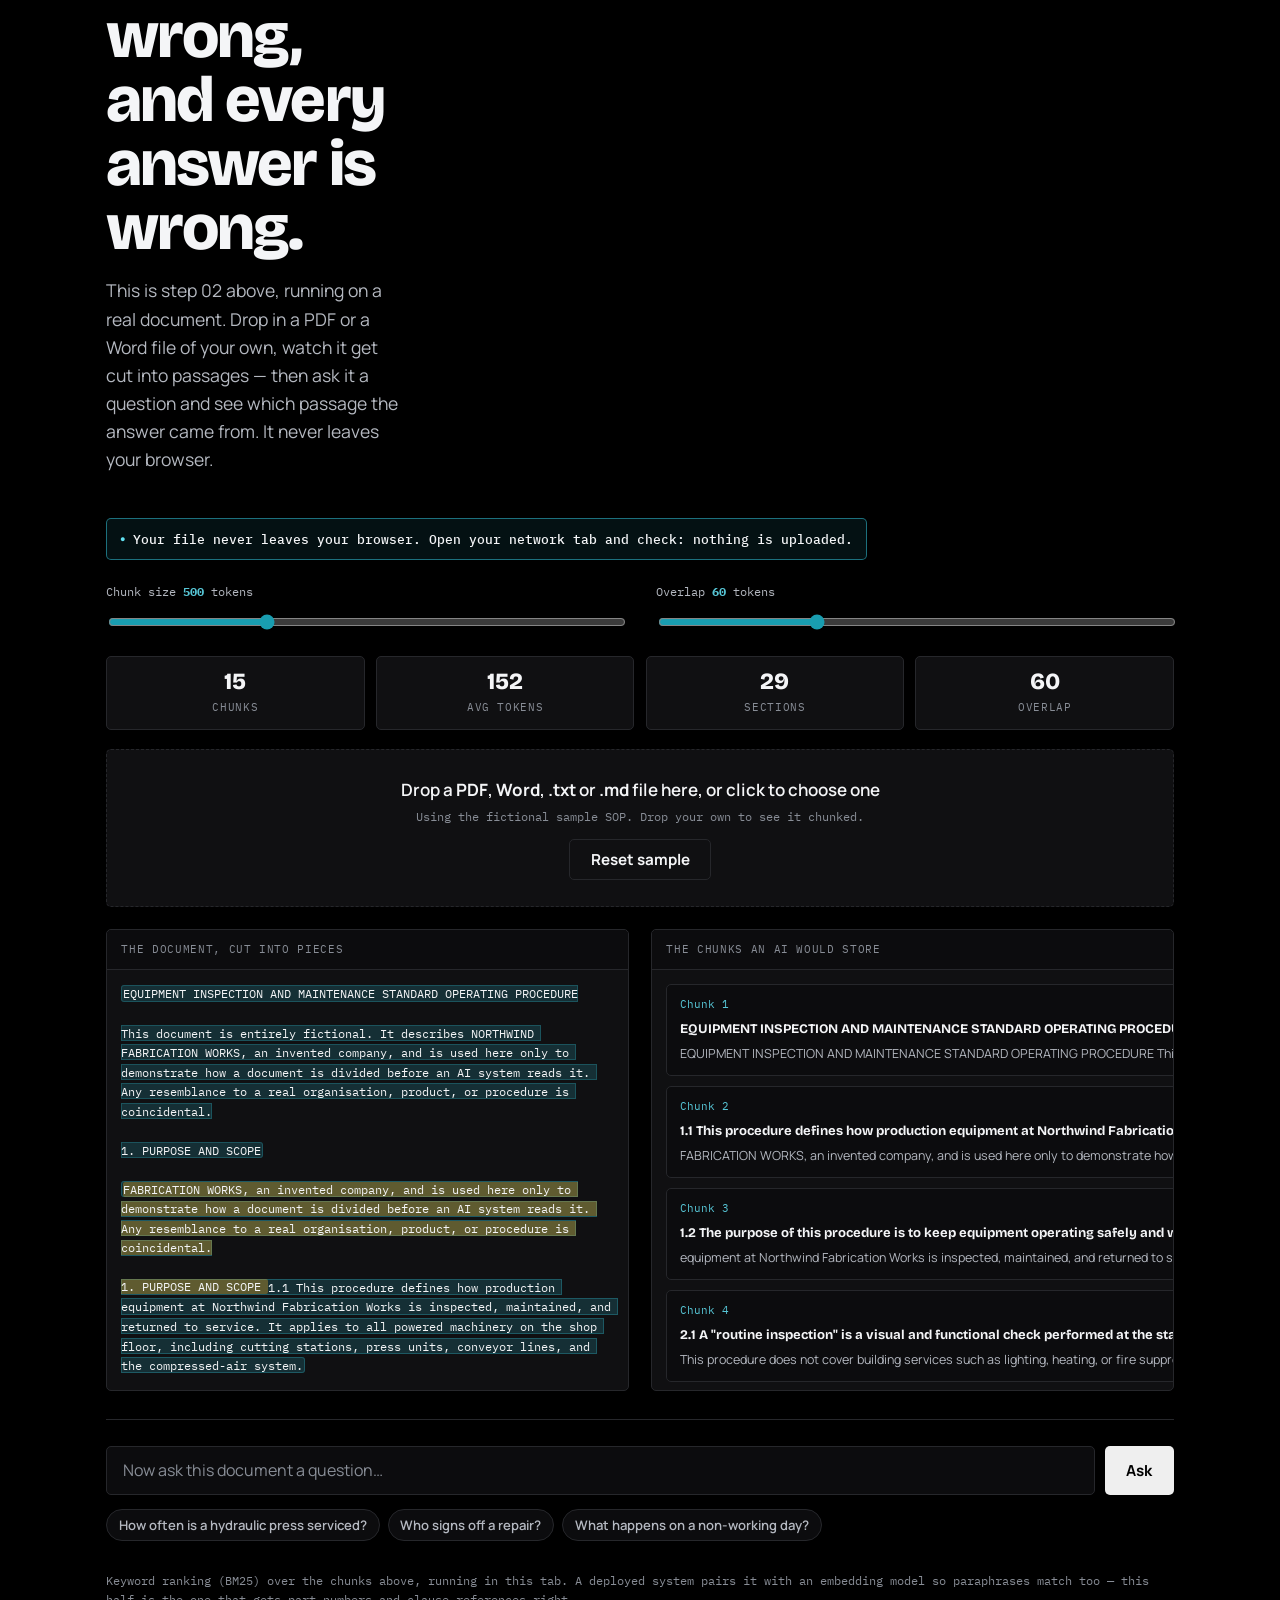
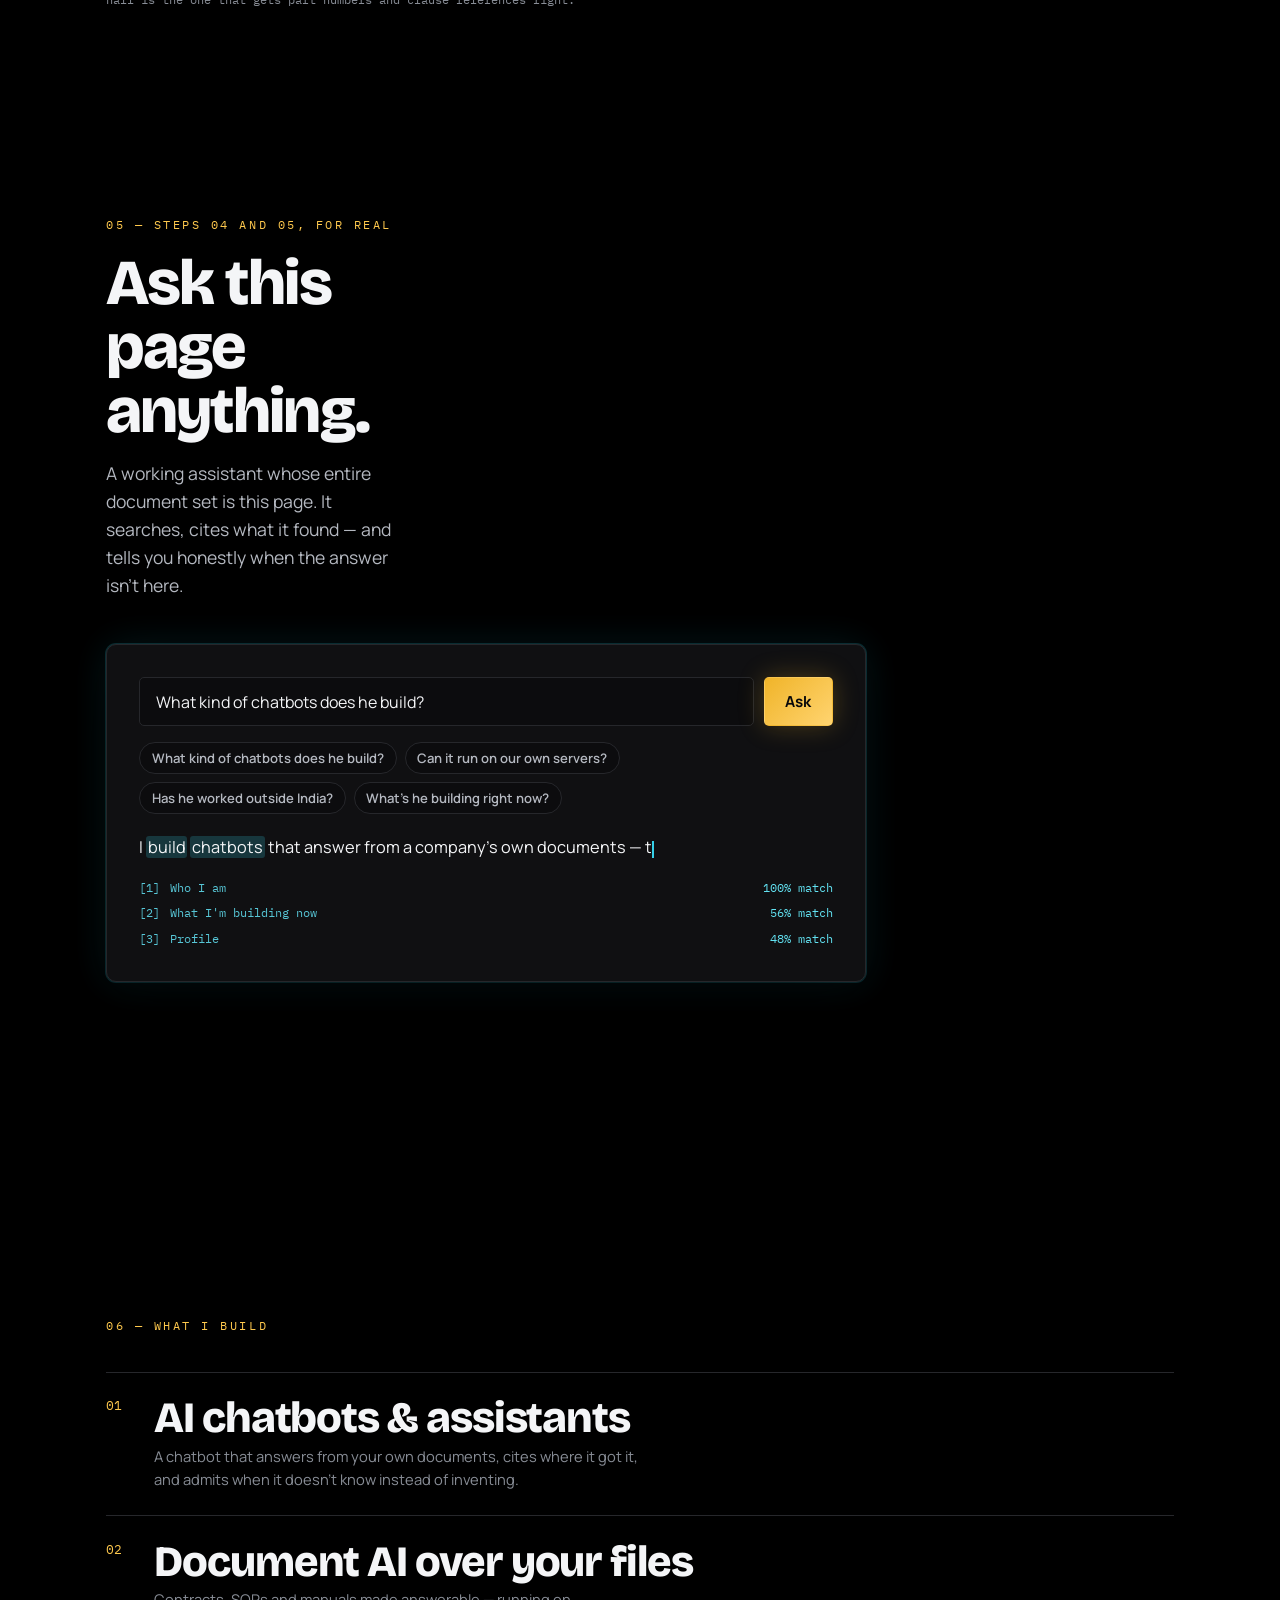
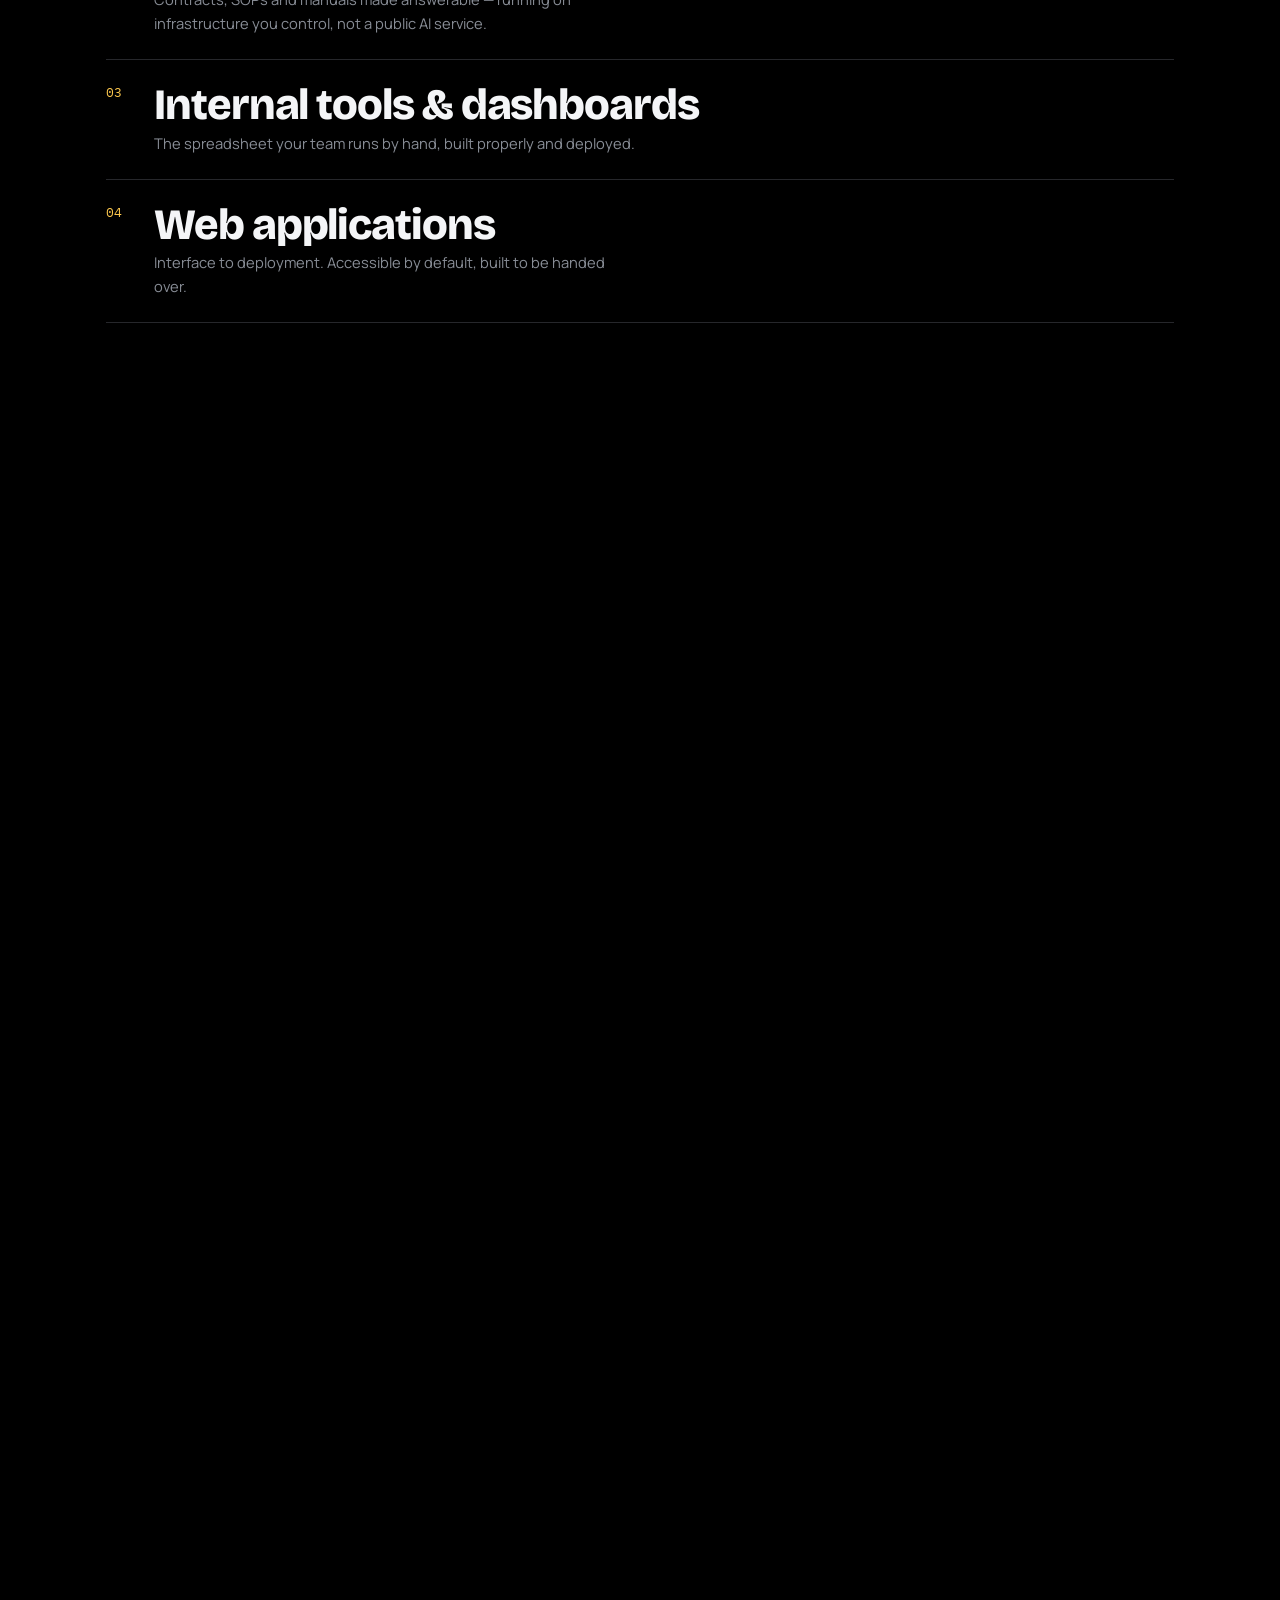
==== commit 210940ef: "Answer questions about the document you dropped in The demo cut a document into passages and stopped" ====
--- a/index.html
+++ b/index.html
@@ -41,7 +41,7 @@
     <link rel="stylesheet" href="https://fonts.googleapis.com/css2?family=Bricolage+Grotesque:opsz,wght@12..96,700;12..96,800&family=Manrope:wght@300;400;600&family=IBM+Plex+Mono:wght@400;500&display=swap" />
   </noscript>
 
-  <link rel="stylesheet" href="styles.css?v=45" />
+  <link rel="stylesheet" href="styles.css?v=48" />
 </head>
 <body>
   <!-- Film grain + vignette over the whole film -->
@@ -89,8 +89,8 @@
 
   <footer class="footer" id="footer"></footer>
 
-  <script src="main.js?v=45" defer></script>
-  <script src="sandbox-ask.js?v=45" defer></script>
-  <script src="sandbox-xray.js?v=47" defer></script>
+  <script src="main.js?v=48" defer></script>
+  <script src="sandbox-ask.js?v=48" defer></script>
+  <script src="sandbox-xray.js?v=48" defer></script>
 </body>
 </html>
--- a/styles.css
+++ b/styles.css
@@ -605,8 +605,8 @@
 .ask-source .src-n { color: var(--blue-text); }
 .ask-source .src-score { color: var(--teal-text); margin-left: auto; }
 @media (max-width: 520px) {
-  .ask-form { flex-direction: column; }
-  .ask-form .btn { width: 100%; justify-content: center; }
+  .ask-form, .xask-form { flex-direction: column; }
+  .ask-form .btn, .xask-form .btn { width: 100%; justify-content: center; }
 }
 
 /* =========================================================================
@@ -636,6 +636,34 @@
 .xray-drop-title { margin: 0 0 0.25rem; color: var(--ink); font-weight: 600; }
 .xray-drop-note { margin: 0 0 0.75rem; font-family: var(--font-mono); font-size: 0.76rem; color: var(--dim); }
 .xray-drop-actions { display: flex; justify-content: center; }
+.xask { margin-top: clamp(18px, 3vw, 28px); border-top: 1px solid var(--line); padding-top: clamp(18px, 3vw, 26px); }
+.xask-form { display: flex; gap: 0.6rem; }
+.xask-form input {
+  flex: 1; min-width: 0; font-family: var(--font-body); font-size: 1rem;
+  padding: 0.78em 1em; border: 1px solid var(--line); border-radius: var(--radius);
+  background: var(--raise); color: var(--ink);
+}
+.xask-form input::placeholder { color: var(--dim); }
+.xask-form input:focus { border-color: var(--blue); outline: none; box-shadow: 0 0 0 3px rgba(var(--cyan-rgb),0.2); }
+.xask-chips { display: flex; flex-wrap: wrap; gap: 0.5rem; margin-top: 0.9rem; }
+.xask-answer { margin-top: 1.2rem; font-size: 1rem; color: var(--ink); line-height: 1.7; }
+.xask-answer:empty { margin-top: 0; }
+.xask-answer .hl { background: rgba(var(--cyan-rgb),0.2); border-radius: 3px; padding: 0 0.1em; }
+.xask-answer .cite { font-family: var(--font-mono); font-size: 0.66em; color: var(--blue-text); vertical-align: super; }
+.xask-refuse { color: var(--body); }
+.xask-sources { margin-top: 0.9rem; display: grid; gap: 0.35rem; }
+.xask-source {
+  display: flex; gap: 0.6rem; align-items: baseline; width: 100%; text-align: left;
+  font-family: var(--font-mono); font-size: 0.76rem; color: var(--body);
+  background: none; border: 1px solid transparent; border-radius: var(--radius);
+  padding: 0.5em 0.6em; cursor: pointer;
+}
+.xask-source:hover { border-color: var(--line); background: var(--raise); color: var(--ink); }
+.xask-source .src-n { color: var(--blue-text); }
+.xask-source .src-head { overflow: hidden; text-overflow: ellipsis; white-space: nowrap; }
+.xask-source .src-score { color: var(--teal-text); margin-left: auto; white-space: nowrap; }
+.xask-note { margin: 1rem 0 0; font-family: var(--font-mono); font-size: 0.72rem; color: var(--dim); line-height: 1.65; }
+.chunk-card.flash { border-color: var(--blue); box-shadow: 0 0 0 3px rgba(var(--cyan-rgb),0.18); }
 .xray-panes { display: grid; grid-template-columns: 1fr 1fr; gap: clamp(14px, 2.5vw, 22px); }
 .xray-pane { border: 1px solid var(--line); border-radius: var(--radius); background: var(--card); overflow: hidden; display: flex; flex-direction: column; }
 .xray-pane-head {
